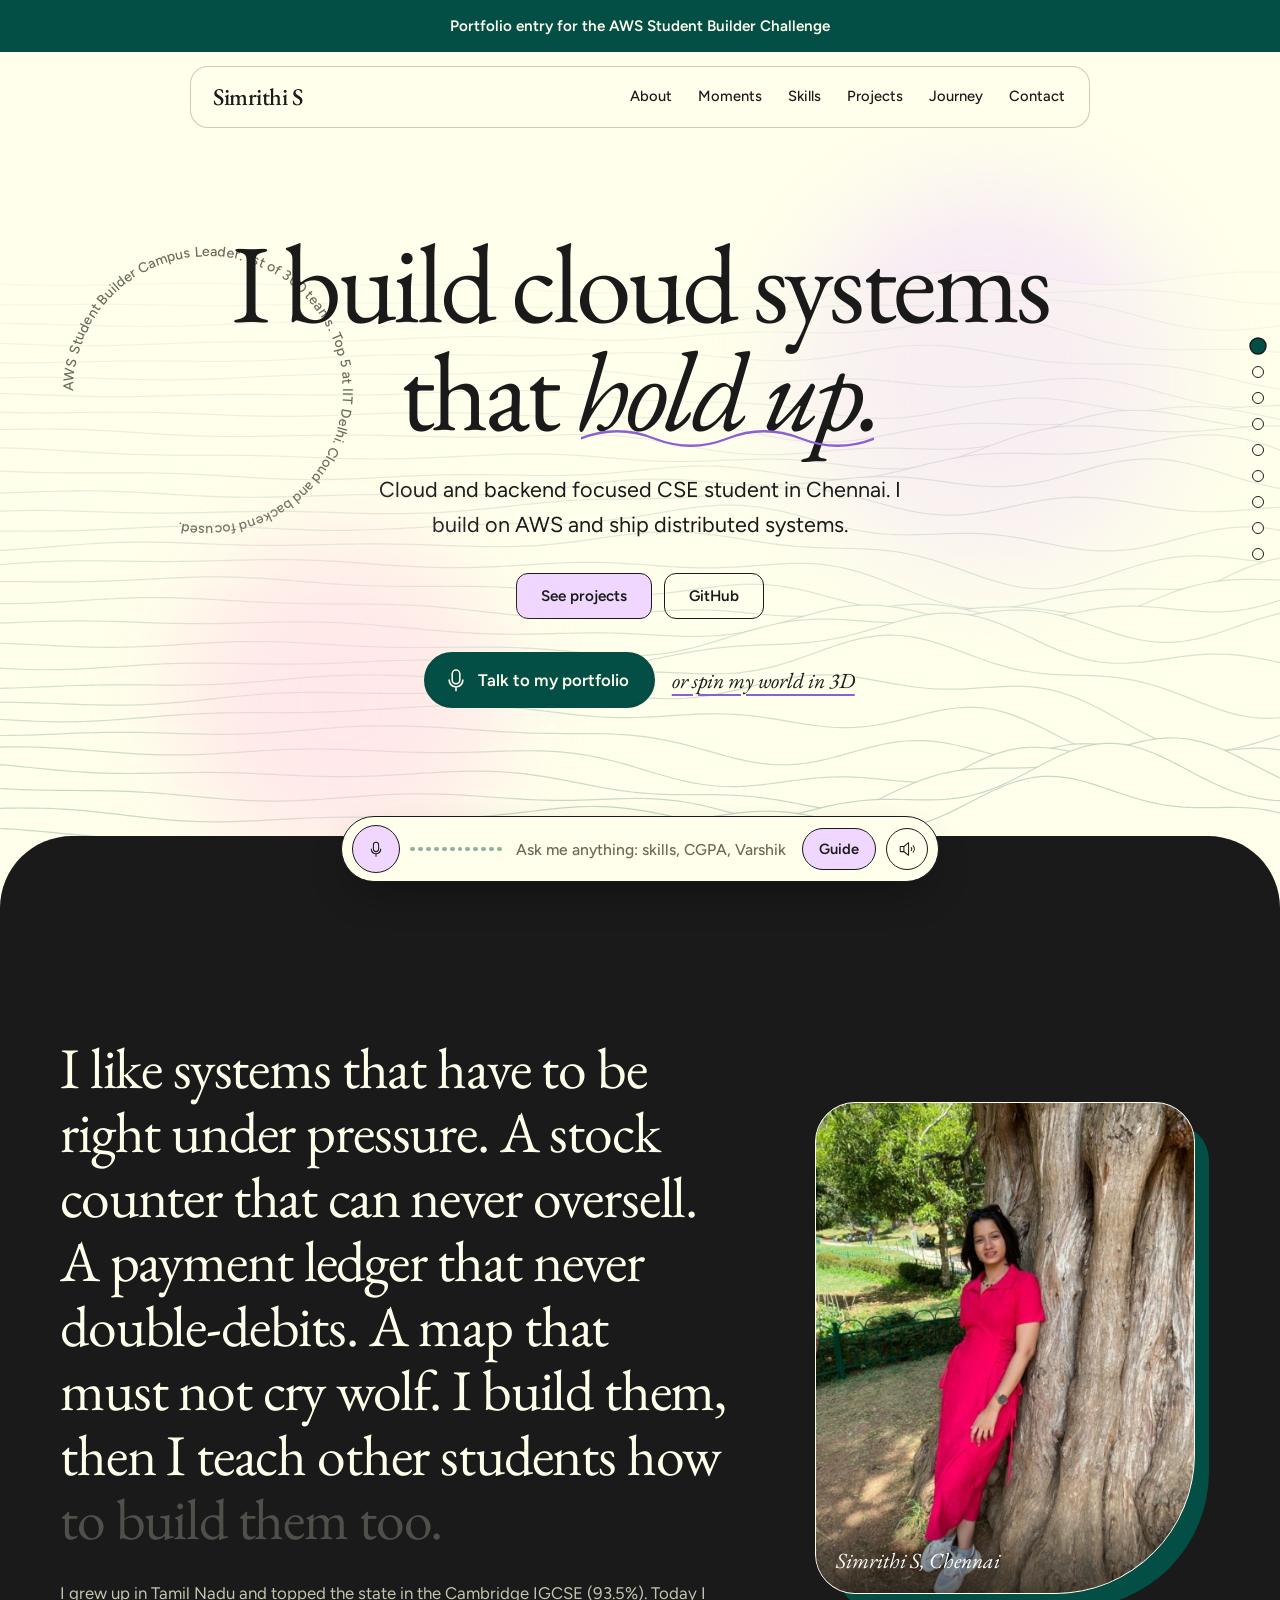
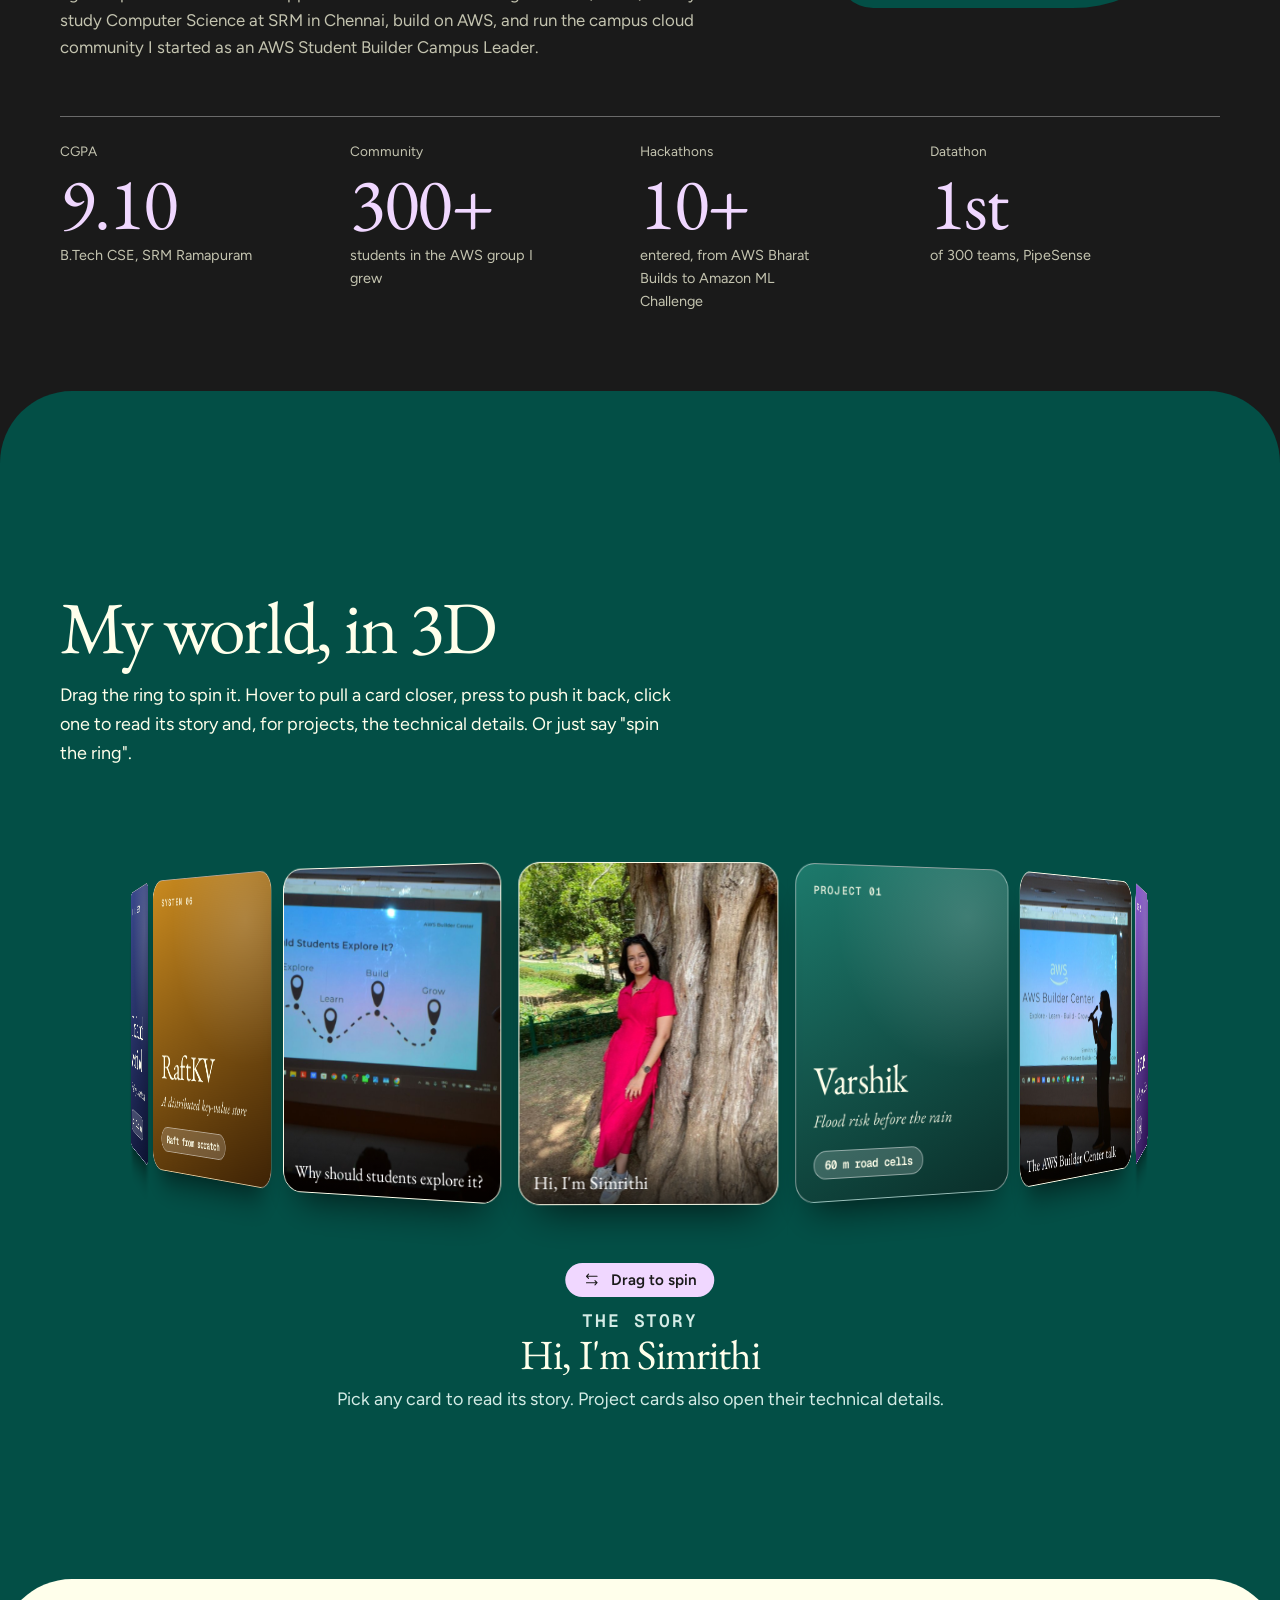
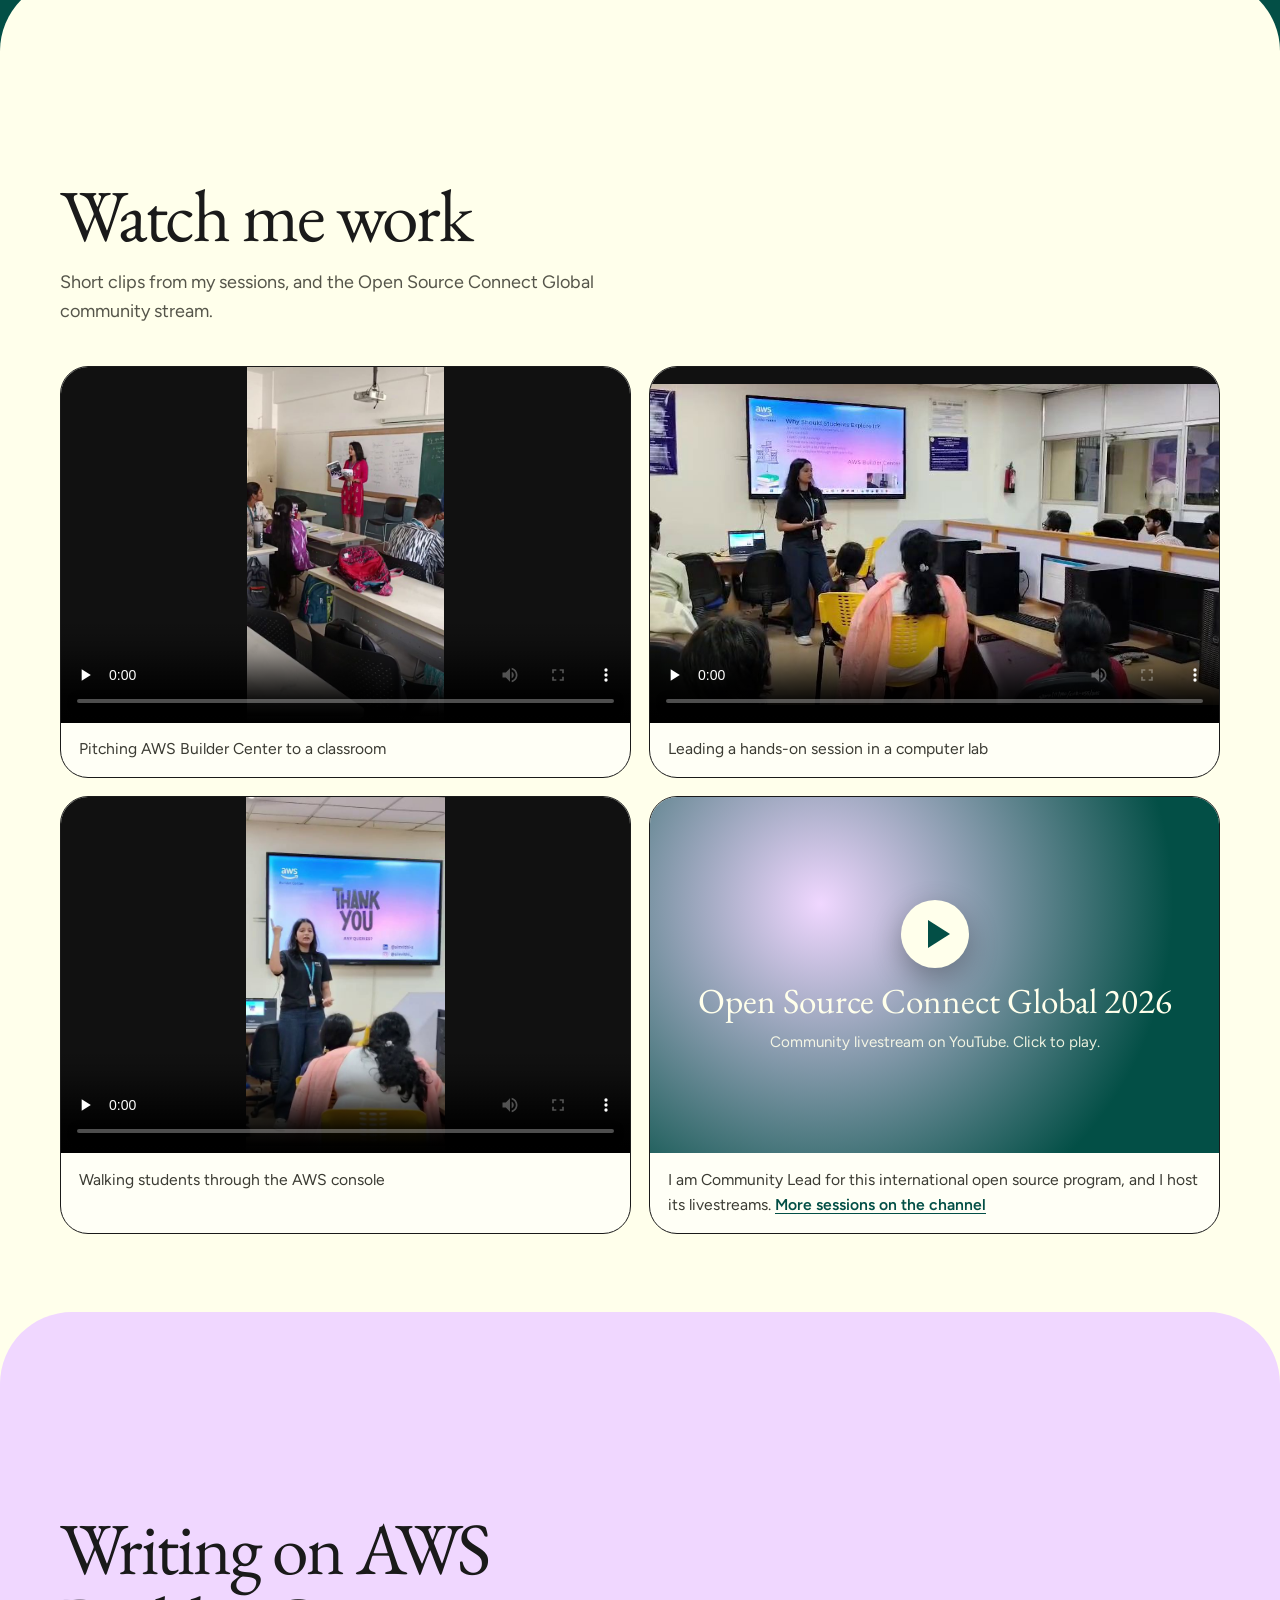
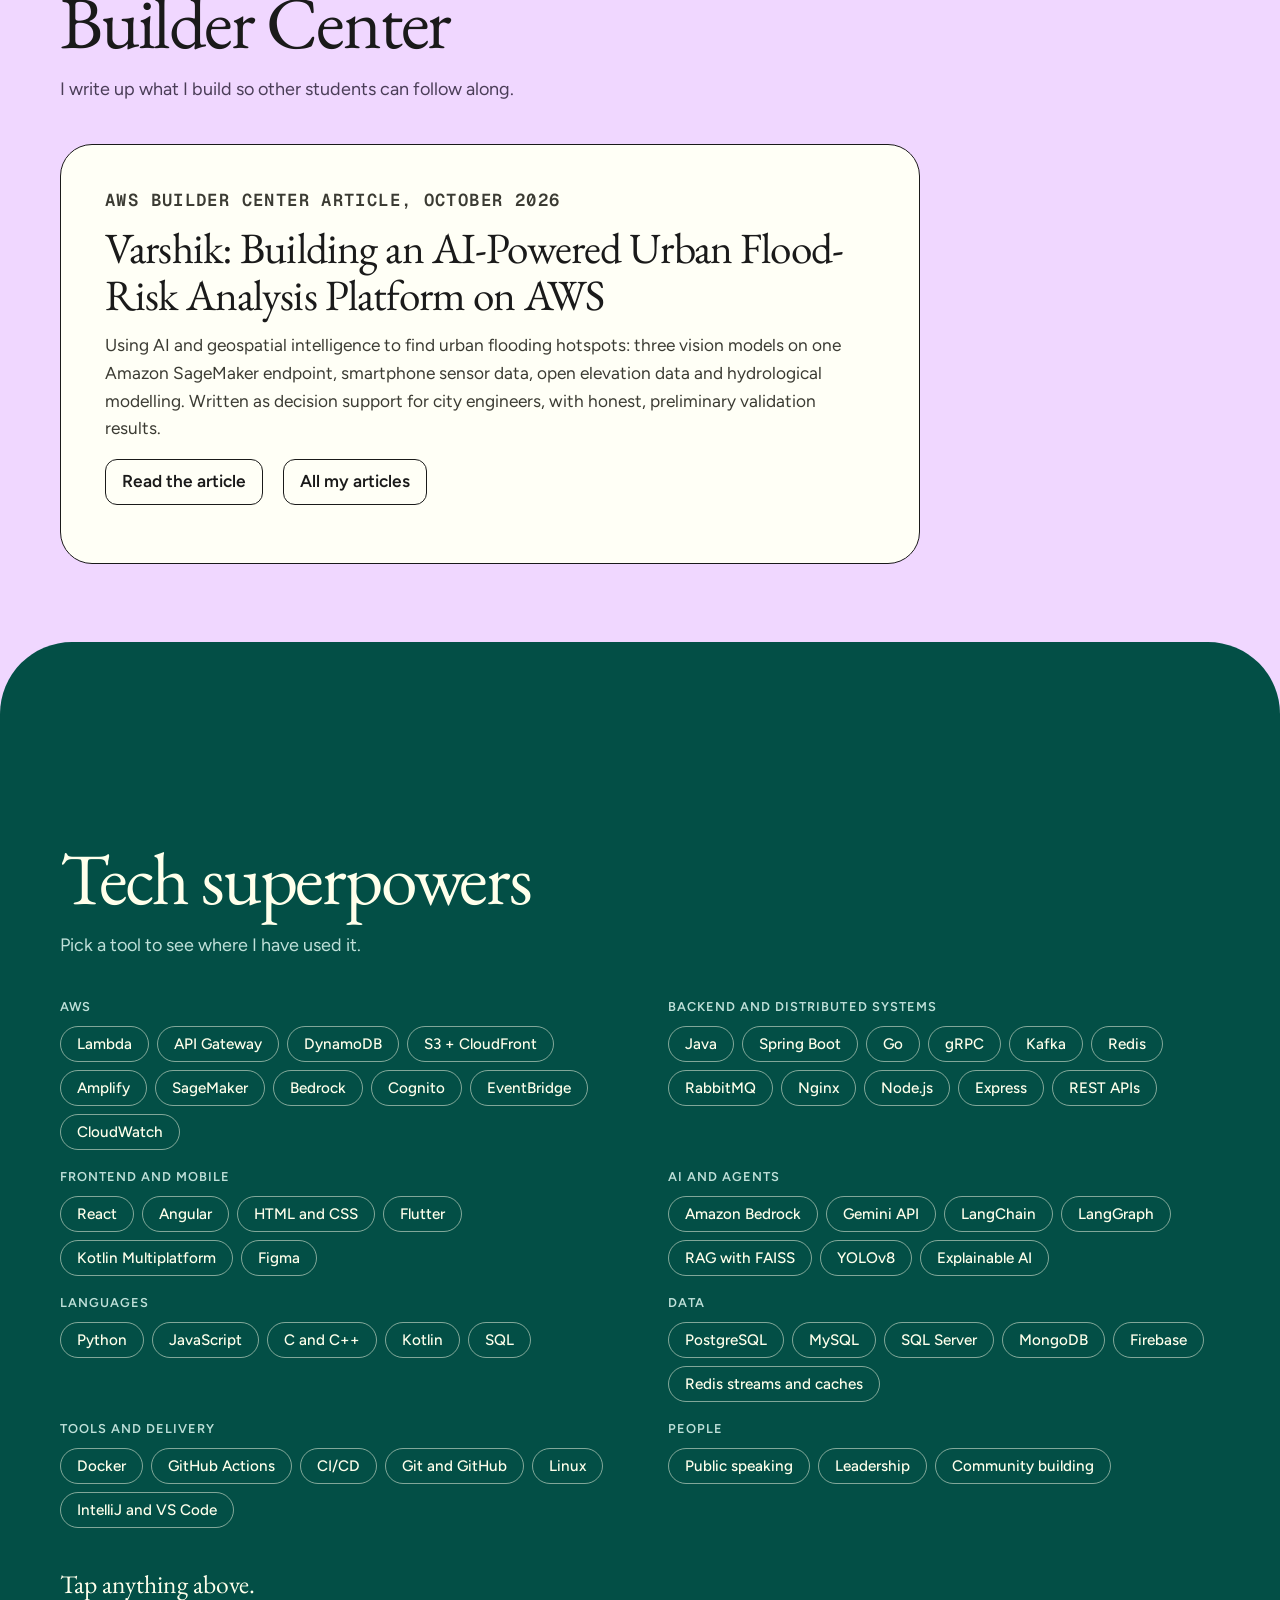
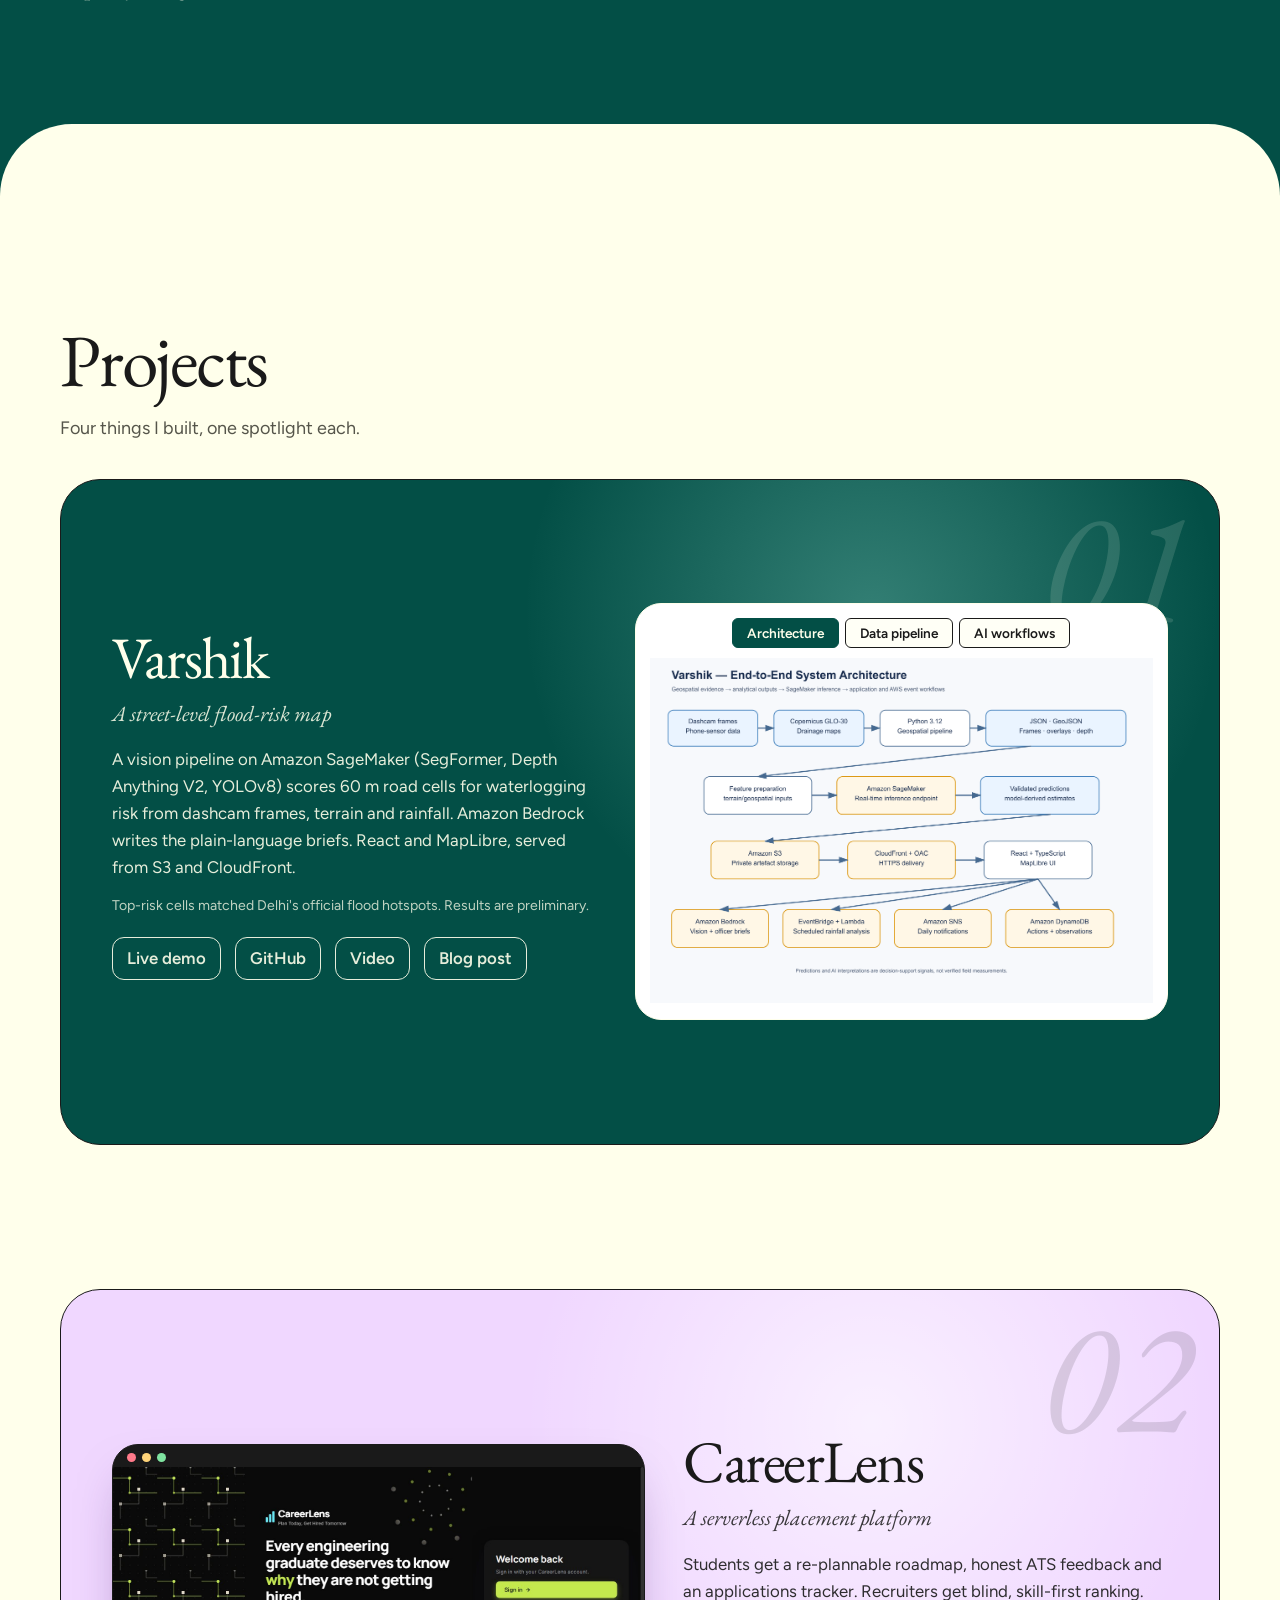
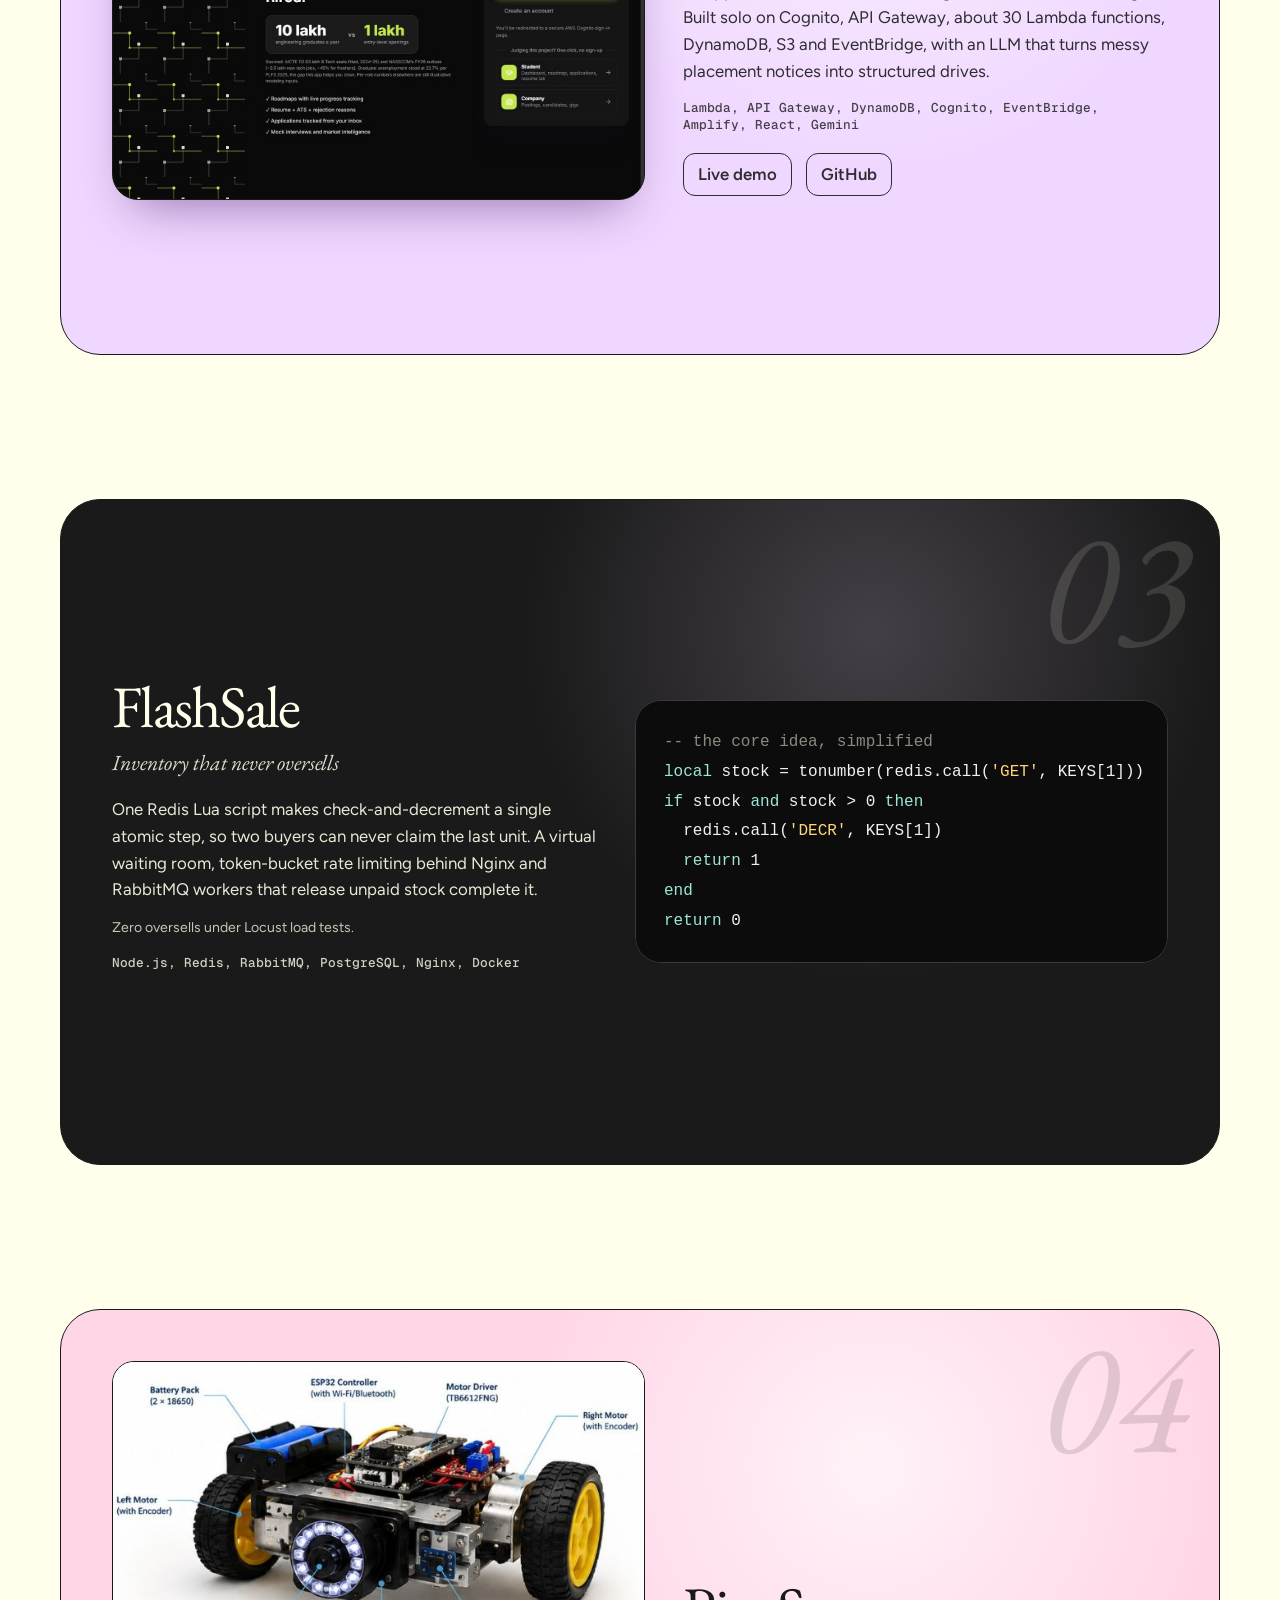
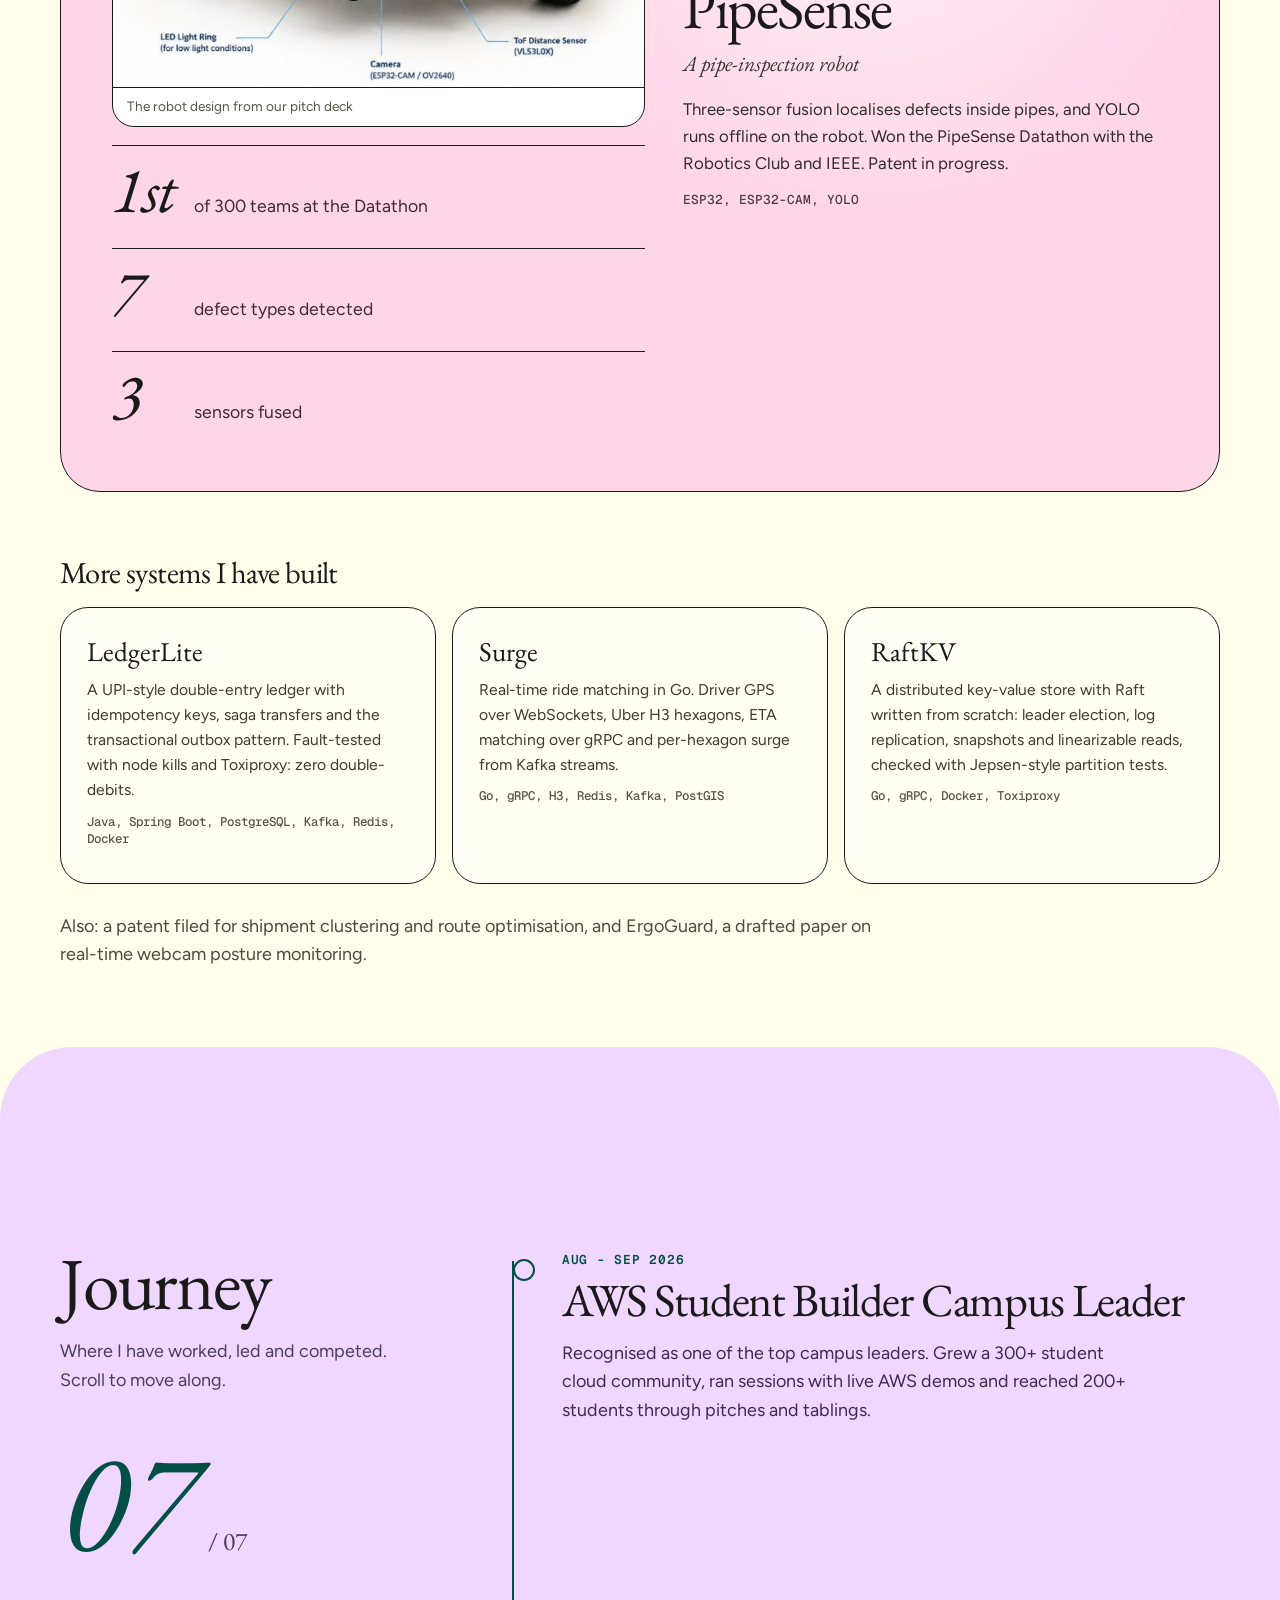
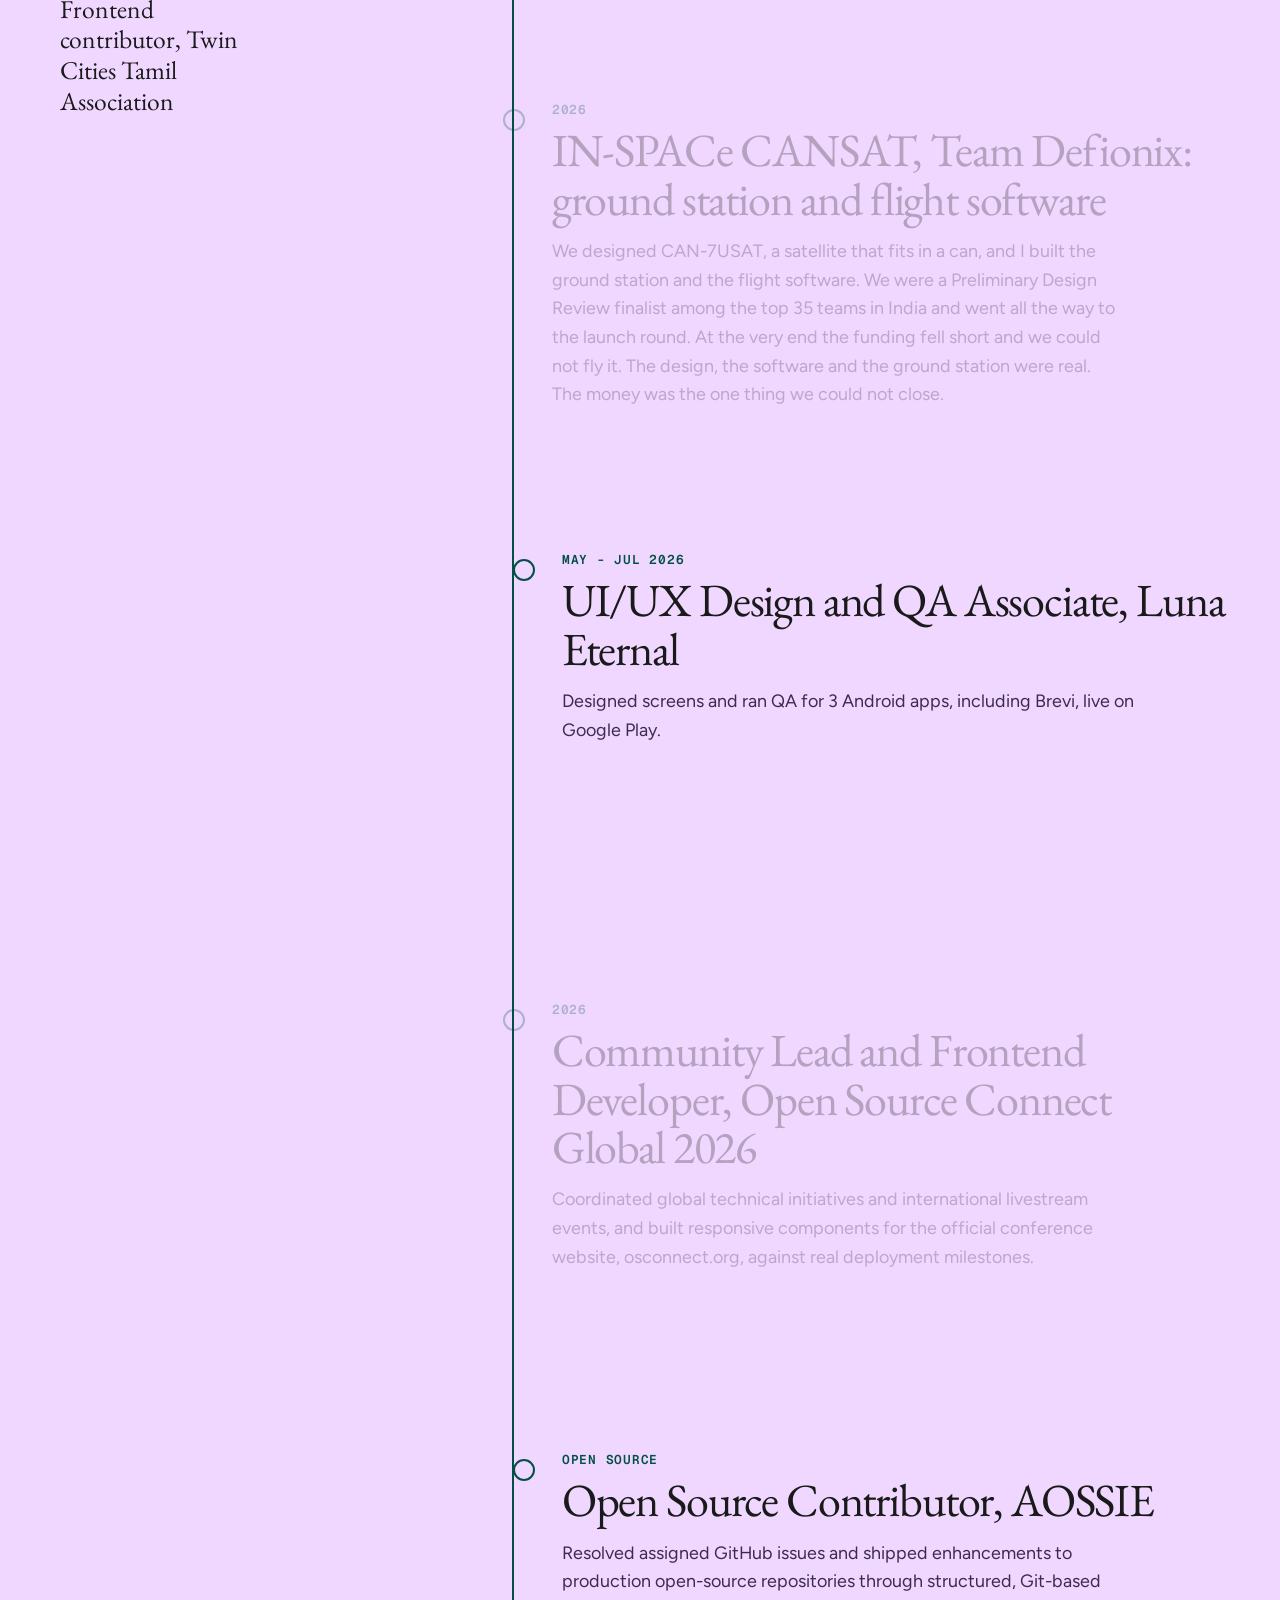
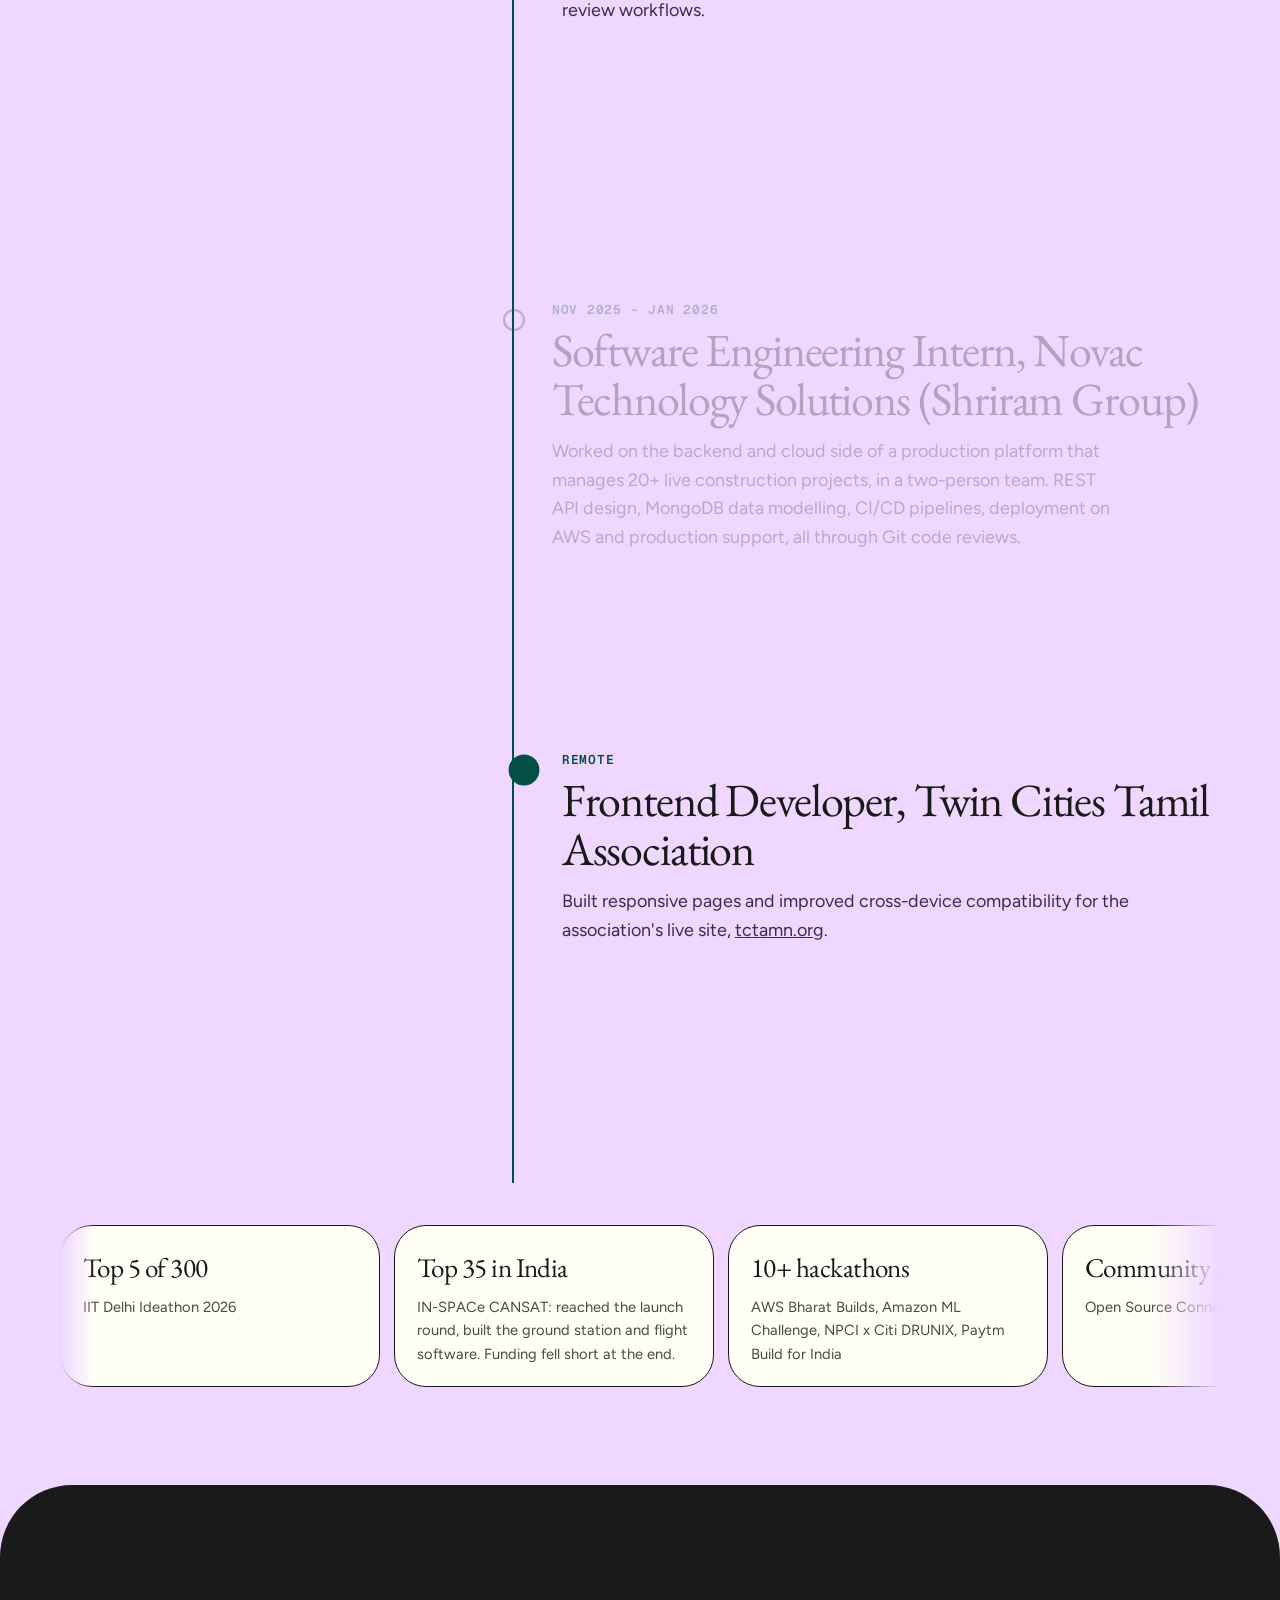
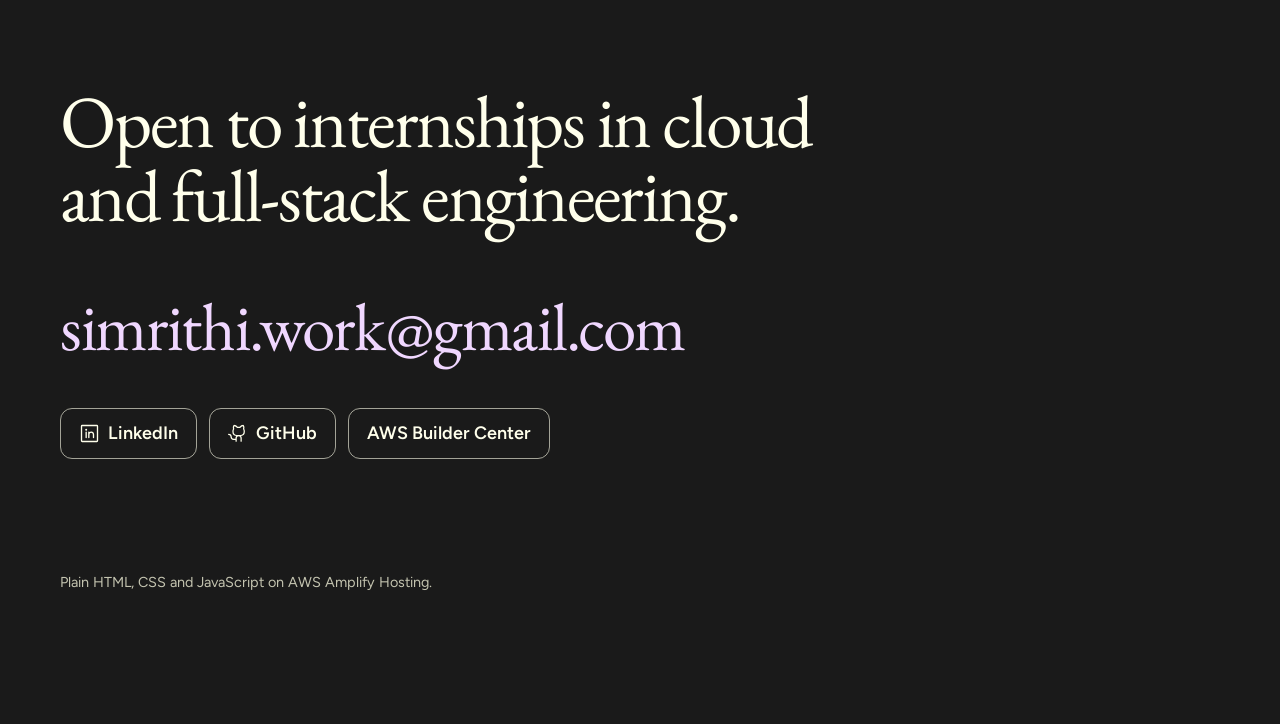
==== index.html @ bb102b2c "Voice cloning pipeline from my own speaking videos, clearly labelled as an AI clone; manifest helper" ====
<!doctype html>
<html lang="en">
<head>
<meta charset="utf-8">
<meta name="viewport" content="width=device-width, initial-scale=1">
<title>Simrithi S | Cloud and Backend Engineer</title>
<meta name="description" content="Simrithi S, a cloud and backend focused CSE student in Chennai. AWS, distributed systems and APIs that hold up under load. Talk to the portfolio, spin the 3D ring, watch me work.">
<meta name="color-scheme" content="light">
<meta name="theme-color" content="#ffffeb">
<meta property="og:title" content="Simrithi S | Cloud and Backend Engineer">
<meta property="og:description" content="Cloud and backend focused: AWS, distributed systems and APIs that hold up under load. A voice-driven, 3D interactive portfolio.">
<meta property="og:image" content="assets/photos/simrithi-outdoors.jpg">
<meta property="og:type" content="website">
<meta name="twitter:card" content="summary_large_image">
<link rel="icon" href="favicon.svg" type="image/svg+xml">
<link rel="preload" href="assets/fonts/figtree.woff2" as="font" type="font/woff2" crossorigin>
<link rel="preload" href="assets/fonts/garamond.woff2" as="font" type="font/woff2" crossorigin>
<link rel="stylesheet" href="styles.css">
</head>
<body>
<noscript><p style="margin:0;padding:14px;background:#034f46;color:#ffffeb;text-align:center">This portfolio is interactive. Please turn on JavaScript for the 3D ring, voice and animations. Links: <a style="color:#f0d7ff" href="https://github.com/simrithi">GitHub</a>, <a style="color:#f0d7ff" href="https://www.linkedin.com/in/simrithi-s/">LinkedIn</a>.</p></noscript>
<a class="skip" href="#about">Skip to content</a>
<div class="progress" id="progress" aria-hidden="true"></div>
<div class="banner">Portfolio entry for the AWS Student Builder Challenge</div>

<header class="nav">
  <a class="brand" href="#top" aria-label="Simrithi S, back to top">Simrithi S</a>
  <nav aria-label="Primary">
    <a href="#about">About</a>
    <a href="#moments">Moments</a>
    <a href="#skills">Skills</a>
    <a href="#projects">Projects</a>
    <a href="#journey">Journey</a>
    <a href="#contact">Contact</a>
  </nav>
</header>

<main id="top">
  <section class="hero" aria-label="Introduction">
    <canvas id="ridges" aria-hidden="true"></canvas>
    <svg class="ring" viewBox="0 0 340 340" aria-hidden="true"><defs><path id="ringPath" d="M170 170 m-135 0 a135 135 0 1 1 270 0 a135 135 0 1 1 -270 0"/></defs><text><textPath href="#ringPath">AWS Student Builder Campus Leader. 1st of 300 teams. Top 5 at IIT Delhi. Cloud and backend focused. </textPath></text></svg>
    <div class="hero-copy">
      <h1>I build cloud systems<br>that <em>hold up.</em></h1>
      <p class="lede">Cloud and backend focused CSE student in Chennai. I build on AWS and ship distributed systems.</p>
      <div class="cta">
        <a class="btn primary mag" href="#projects">See projects</a>
        <a class="btn mag" href="https://github.com/simrithi" rel="noopener">GitHub</a>
      </div>
    </div>
    <div class="hero-hint">
      <button class="hint-mic" id="heroMic" type="button"><i class="ico ico-mic" aria-hidden="true"></i><span>Talk to my portfolio</span></button>
      <a class="hint-link" href="#moments">or spin my world in 3D</a>
    </div>
  </section>

  <section id="about" class="block about" aria-labelledby="aboutTitle">
    <h2 id="aboutTitle" class="sr">About me</h2>
    <div class="about-top">
      <div>
        <p class="statement" id="statement">I like systems that have to be right under pressure. A stock counter that can never oversell. A payment ledger that never double-debits. A map that must not cry wolf. I build them, then I teach other students how to build them too.</p>
        <p class="origin">I grew up in Tamil Nadu and topped the state in the Cambridge IGCSE (93.5%). Today I study Computer Science at SRM in Chennai, build on AWS, and run the campus cloud community I started as an AWS Student Builder Campus Leader.</p>
      </div>
      <figure class="portrait" data-liquid-solo>
        <img src="assets/photos/simrithi-outdoors.jpg" width="895" height="1161" alt="Simrithi in a pink dress leaning on a large old tree in a park" loading="eager">
        <figcaption>Simrithi S, Chennai</figcaption>
      </figure>
    </div>
    <dl class="stats">
      <div><dt>CGPA</dt><dd data-count="9.10" data-dec="2">9.10</dd><dd class="sub">B.Tech CSE, SRM Ramapuram</dd></div>
      <div><dt>Community</dt><dd data-count="300" data-suffix="+">300+</dd><dd class="sub">students in the AWS group I grew</dd></div>
      <div><dt>Hackathons</dt><dd data-count="10" data-suffix="+">10+</dd><dd class="sub">entered, from AWS Bharat Builds to Amazon ML Challenge</dd></div>
      <div><dt>Datathon</dt><dd data-count="1" data-suffix="st">1st</dd><dd class="sub">of 300 teams, PipeSense</dd></div>
    </dl>
  </section>

  <section id="moments" class="block moments" aria-labelledby="momentsTitle">
    <h2 id="momentsTitle">My world, in 3D</h2>
    <p class="section-sub">Drag the ring to spin it. Hover to pull a card closer, press to push it back, click one to read its story and, for projects, the technical details. Or just say "spin the ring".</p>
    <div class="ring3d" id="ring3d" aria-label="3D ring of photos from my events and projects">
      <div class="r3-stage"><div class="r3-ring" id="r3Ring">
        <figure class="r3-card" data-i="0" data-title="Hi, I&#x27;m Simrithi" data-story="I am a Computer Science student in Chennai. I build on AWS, lead a 300+ student cloud community, and like making complicated things feel simple. Everything on this page is real: the photos, the projects and the numbers." tabindex="0" role="button" aria-label="Hi, I&#x27;m Simrithi. Press Enter to read the story.">
          <div class="r3-face"><img src="assets/photos/simrithi-outdoors.jpg" alt="Simrithi in a pink dress leaning on a large old tree in a park" loading="lazy" draggable="false"><figcaption>Hi, I&#x27;m Simrithi</figcaption></div>
        </figure>
        <figure class="r3-card" data-i="1" data-title="Varshik" data-story="I grew up in Tamil Nadu and saw what floods do to families. Varshik began with one question: what if we could see which roads will flood before it rains? I rode roads with a phone, turned tilt and distance into a road-height profile, and taught three vision models to read dashcam frames. When the top-risk cells lined up with Delhi&#x27;s official flood hotspots, I knew the idea held water." data-tech='{&quot;bul&quot;: [&quot;Dashcam frames go to one Amazon SageMaker endpoint running SegFormer-B2 (road regions), Depth Anything V2 (relative depth) and YOLOv8m-seg (potholes).&quot;, &quot;Phone tilt plus distance becomes a road-height profile that finds underpasses and sags a 30 m satellite model cannot see.&quot;, &quot;Copernicus GLO-30 and FABDEM terrain from the AWS Open Data registry, pysheds flow routing and a water-balance model estimate standing water per 60 m segment for 2, 5 and 10 year storms.&quot;, &quot;Step Functions and Lambda orchestrate the run, S3 and CloudFront serve results, Bedrock writes the officer briefs, EventBridge checks rainfall and SNS sends alerts. All in AWS CDK.&quot;, &quot;Validation: AUC 0.69 for underpass detection on 45 km of Bengaluru ORR against 0.47 for satellite elevation, and Delhi hotspot AUC 0.66. Results are preliminary.&quot;], &quot;stack&quot;: [&quot;SageMaker&quot;, &quot;Bedrock&quot;, &quot;Step Functions&quot;, &quot;Lambda&quot;, &quot;S3 + CloudFront&quot;, &quot;CDK&quot;, &quot;YOLOv8&quot;, &quot;React 19&quot;, &quot;MapLibre&quot;], &quot;links&quot;: [[&quot;Live demo&quot;, &quot;https://d24wvc44c3vaxz.cloudfront.net/&quot;], [&quot;GitHub&quot;, &quot;https://github.com/simrithi/floodlens&quot;], [&quot;Blog post&quot;, &quot;https://builder.aws.com/content/3KYn3Kwff6ZOhYY2RbAhKFBszHr/varshik&quot;]]}' tabindex="0" role="button" aria-label="Varshik, a project. Press Enter to read the story and technical details.">
          <div class="r3-face txt tx-varshik"><span class="tx-k">Project 01</span><strong>Varshik</strong><span class="tx-t">Flood risk before the rain</span><span class="tx-m">60 m road cells</span></div>
        </figure>
        <figure class="r3-card" data-i="2" data-title="The AWS Builder Center talk" data-story="I stood on stage to introduce students to AWS Builder Center, a free place to Explore, Learn, Build and Grow. My goal was simple: every student leaves knowing exactly where to start." tabindex="0" role="button" aria-label="The AWS Builder Center talk. Press Enter to read the story.">
          <div class="r3-face"><img src="assets/photos/aws-talk-1.jpg" alt="Simrithi presenting an AWS Builder Center slide on stage" loading="lazy" draggable="false"><figcaption>The AWS Builder Center talk</figcaption></div>
        </figure>
        <figure class="r3-card" data-i="3" data-title="CareerLens" data-story="Roughly 10 lakh engineering graduates compete for about 1 lakh entry-level openings a year, and most never learn why they are rejected. CareerLens gives students a re-plannable roadmap and honest feedback, and gives recruiters a blind, skill-first way to rank candidates. I built all of it solo for an AWS hackathon." data-tech='{&quot;bul&quot;: [&quot;React 19 and Vite front end with separate student and company portals.&quot;, &quot;Amazon Cognito for sign-in, API Gateway in front of about 30 Lambda functions.&quot;, &quot;A single-table DynamoDB design with pk/sk keys, S3 for files, EventBridge for scheduled work and Secrets Manager for keys.&quot;, &quot;An LLM (Gemini) turns unstructured placement notices into structured drives with eligibility matching, and powers resume and ATS feedback.&quot;, &quot;Infrastructure as code with AWS CDK (TypeScript), monitored with CloudWatch, front end on Amplify.&quot;], &quot;stack&quot;: [&quot;Lambda&quot;, &quot;API Gateway&quot;, &quot;DynamoDB&quot;, &quot;Cognito&quot;, &quot;EventBridge&quot;, &quot;Amplify&quot;, &quot;CDK&quot;, &quot;React&quot;, &quot;Gemini&quot;], &quot;links&quot;: [[&quot;Live demo&quot;, &quot;https://main.d1afxz58feyue1.amplifyapp.com/&quot;], [&quot;GitHub&quot;, &quot;https://github.com/simrithi/careerlens-full&quot;]]}' tabindex="0" role="button" aria-label="CareerLens, a project. Press Enter to read the story and technical details.">
          <div class="r3-face txt tx-career"><span class="tx-k">Project 02</span><strong>CareerLens</strong><span class="tx-t">A serverless placement platform</span><span class="tx-m">~30 Lambdas</span></div>
        </figure>
        <figure class="r3-card" data-i="4" data-title="Pitching to a packed classroom" data-story="Classroom by classroom, I pitched AWS Builder Center to students: what it is, why it is free and what they can build with it on day one." tabindex="0" role="button" aria-label="Pitching to a packed classroom. Press Enter to read the story.">
          <div class="r3-face"><img src="assets/photos/class-1.jpg" alt="Simrithi talking to a classroom of students" loading="lazy" draggable="false"><figcaption>Pitching to a packed classroom</figcaption></div>
        </figure>
        <figure class="r3-card" data-i="5" data-title="FlashSale" data-story="Flash sales fail in one embarrassing way: two people buy the last item. I wanted to prove that could never happen, so I moved the check and the decrement into a single atomic Redis Lua script, then tried to break it with load tests. It held." data-tech='{&quot;bul&quot;: [&quot;A Redis Lua script runs check-and-decrement as one atomic operation, so two buyers can never claim the last unit.&quot;, &quot;A virtual waiting room admits users in batches, and token-bucket rate limiting at the API layer sits behind Nginx.&quot;, &quot;Orders go through RabbitMQ workers with reservation timeouts that release unpaid stock back to the pool.&quot;, &quot;PostgreSQL is the durable store. Everything runs in Docker.&quot;, &quot;Locust load tests under high concurrency recorded zero oversells.&quot;], &quot;stack&quot;: [&quot;Node.js&quot;, &quot;Redis (Lua)&quot;, &quot;RabbitMQ&quot;, &quot;PostgreSQL&quot;, &quot;Nginx&quot;, &quot;Docker&quot;, &quot;Locust&quot;], &quot;links&quot;: []}' tabindex="0" role="button" aria-label="FlashSale, a project. Press Enter to read the story and technical details.">
          <div class="r3-face txt tx-flash"><span class="tx-k">Project 03</span><strong>FlashSale</strong><span class="tx-t">Inventory that never oversells</span><span class="tx-m">0 oversells</span></div>
        </figure>
        <figure class="r3-card" data-i="6" data-title="PipeSense, the pipe robot" data-story="PipeSense inspects pipes nobody wants to crawl through. We won 1st of 300 teams at the Datathon with the Robotics Club and IEEE, and the patent is in progress. This is the design from our pitch deck." data-tech='{&quot;bul&quot;: [&quot;An ESP32 DevKit is the central controller, driven from a joystick app, with a TB6612FNG motor driver and encoders on both motors.&quot;, &quot;An IMU and VL53L0X time-of-flight sensors are fused into one position estimate for localising defects.&quot;, &quot;An ESP32-CAM (OV2640) with an LED ring lights and records the pipe, logging to SD card and Wi-Fi.&quot;, &quot;YOLO runs offline to detect 7 defect types, then a cause and remedy lookup produces an inspection report.&quot;], &quot;stack&quot;: [&quot;ESP32&quot;, &quot;ESP32-CAM&quot;, &quot;YOLO&quot;, &quot;ToF&quot;, &quot;IMU&quot;, &quot;TB6612FNG&quot;], &quot;links&quot;: []}' tabindex="0" role="button" aria-label="PipeSense, the pipe robot. Press Enter to read the story.">
          <div class="r3-face"><img src="assets/photos/pipesense-robot.jpg" alt="Labelled design of the PipeSense pipe-inspection robot" loading="lazy" draggable="false"><figcaption>PipeSense, the pipe robot</figcaption></div>
        </figure>
        <figure class="r3-card" data-i="7" data-title="On the mic" data-story="Public speaking is half of being an AWS Student Builder Campus Leader. I practise explaining the cloud the way I wish someone had explained it to me: plainly and with a live demo." tabindex="0" role="button" aria-label="On the mic. Press Enter to read the story.">
          <div class="r3-face"><img src="assets/photos/aws-talk-3.jpg" alt="Simrithi speaking on stage with a microphone" loading="lazy" draggable="false"><figcaption>On the mic</figcaption></div>
        </figure>
        <figure class="r3-card" data-i="8" data-title="A satellite in a soda can" data-story="For the IN-SPACe CANSAT competition our team, Defionix, designed CAN-7USAT: a 7U cylindrical satellite, 145 mm by 395 mm, with a Raspberry Pi 5 as the flight computer. We were a Preliminary Design Review finalist, one of the top 35 teams in India, and we made it all the way to the launch round. This is the 3D render of the flight board." data-tech='{&quot;bul&quot;: [&quot;Form factor: 7U cylinder, 145 mm by 395 mm, target mass 1000 g (935 g estimated). Separation at 800 to 1000 m, secondary deploy at 600 m, descent from 15 to 25 m/s down to 1 to 3 m/s.&quot;, &quot;Flight computer: Raspberry Pi 5 (16 GB). Sensors: BNO085 9-DOF IMU, GY-63 MS5611 barometer (10 cm altitude resolution), NavIC GPS and a Pi Camera Module 3 Wide.&quot;, &quot;Telemetry: RAK3172 LoRaWAN radio at 865 to 867 MHz, 1 Hz. Calculated RF link margin of 22.78 dB.&quot;, &quot;Power: 3S1P 21700 Li-ion pack (55.5 Wh), a synchronous buck converter for the 5 V and 3.3 V rails, relays for the recovery mechanisms.&quot;, &quot;Test plan: subsystem, integration, environmental (15 g load, 30 g landing shock, drop) and simulation tests.&quot;], &quot;stack&quot;: [&quot;Raspberry Pi 5&quot;, &quot;C++&quot;, &quot;LoRaWAN&quot;, &quot;BNO085&quot;, &quot;MS5611&quot;, &quot;NavIC GPS&quot;], &quot;links&quot;: []}' tabindex="0" role="button" aria-label="A satellite in a soda can. Press Enter to read the story.">
          <div class="r3-face"><img src="assets/photos/cansat-board.jpg" alt="3D render of the CanSat flight electronics board" loading="lazy" draggable="false"><figcaption>A satellite in a soda can</figcaption></div>
        </figure>
        <figure class="r3-card" data-i="9" data-title="LedgerLite" data-story="Money is where bugs are not allowed. I built a UPI-style ledger to learn how banks stay correct when machines fail, then killed nodes and injected network faults on purpose. No double debits." data-tech='{&quot;bul&quot;: [&quot;A double-entry ledger and transfer service with idempotency keys so retries never double-charge.&quot;, &quot;Inter-bank transfers use a saga with compensating actions.&quot;, &quot;The transactional outbox pattern keeps PostgreSQL and Kafka consistent.&quot;, &quot;Fault testing with random node kills and injected network faults (Toxiproxy), plus k6 load tests for throughput and p99 latency.&quot;, &quot;A nightly reconciliation job detects ledger drift.&quot;], &quot;stack&quot;: [&quot;Java&quot;, &quot;Spring Boot&quot;, &quot;PostgreSQL&quot;, &quot;Kafka&quot;, &quot;Redis&quot;, &quot;Docker&quot;, &quot;k6&quot;, &quot;Toxiproxy&quot;], &quot;links&quot;: []}' tabindex="0" role="button" aria-label="LedgerLite, a project. Press Enter to read the story and technical details.">
          <div class="r3-face txt tx-ledger"><span class="tx-k">System 04</span><strong>LedgerLite</strong><span class="tx-t">A UPI-style payment ledger</span><span class="tx-m">0 double-debits</span></div>
        </figure>
        <figure class="r3-card" data-i="10" data-title="Explaining the cloud, no jargon" data-story="A whiteboard, a few examples and no jargon. I reached 200+ students through pitches and tablings by explaining the cloud to people who had never opened a console." tabindex="0" role="button" aria-label="Explaining the cloud, no jargon. Press Enter to read the story.">
          <div class="r3-face"><img src="assets/photos/class-2.jpg" alt="Simrithi at the whiteboard in a classroom" loading="lazy" draggable="false"><figcaption>Explaining the cloud, no jargon</figcaption></div>
        </figure>
        <figure class="r3-card" data-i="11" data-title="Surge" data-story="Ride apps feel instant because geography is pre-sliced. I built the engine behind that: hexagons, live driver locations and a surge price per hexagon, tested with a simulated fleet across Chennai." data-tech='{&quot;bul&quot;: [&quot;A Go service ingests live driver GPS over WebSockets.&quot;, &quot;Locations are indexed into Uber H3 hexagons, and riders are matched to the best driver by ETA over gRPC.&quot;, &quot;Per-hexagon surge multipliers are computed from live supply and demand streams on Kafka.&quot;, &quot;A fleet simulator across Chennai measures ingestion throughput and p95 match latency.&quot;, &quot;Redis and PostGIS back the spatial lookups.&quot;], &quot;stack&quot;: [&quot;Go&quot;, &quot;gRPC&quot;, &quot;Uber H3&quot;, &quot;Kafka&quot;, &quot;Redis&quot;, &quot;PostGIS&quot;, &quot;WebSockets&quot;], &quot;links&quot;: []}' tabindex="0" role="button" aria-label="Surge, a project. Press Enter to read the story and technical details.">
          <div class="r3-face txt tx-surge"><span class="tx-k">System 05</span><strong>Surge</strong><span class="tx-t">Real-time ride matching</span><span class="tx-m">Uber H3</span></div>
        </figure>
        <figure class="r3-card" data-i="12" data-title="Mission control" data-story="The other half of a CanSat is the ground station. I built the ground station and the flight software. The flight software is a C++ state machine: boot, self-test, ascent, then descent with a second parachute release. This is Defionix GCS, shown with demo data." data-tech='{&quot;bul&quot;: [&quot;Flight software state machine: boot, self-test of sensors, radio, battery and GPS, ascent mode streaming telemetry at 1 Hz, descent mode below 600 m with the secondary release and imaging, and an automatic safe mode on faults.&quot;, &quot;Simulation mode: the ground station uplinks synthetic pressure data at 1 Hz and the flight software substitutes it for the real barometer, so the whole mission sequence can be validated without a flight.&quot;, &quot;Ground station: real-time dashboard with per-field graphs, a map view and a live camera feed, logging to CSV at 1 Hz with a secondary SD backup.&quot;, &quot;The screen shown here uses demo data.&quot;], &quot;stack&quot;: [&quot;C++&quot;, &quot;State machine&quot;, &quot;LoRa&quot;, &quot;Telemetry dashboard&quot;, &quot;CSV logging&quot;], &quot;links&quot;: []}' tabindex="0" role="button" aria-label="Mission control. Press Enter to read the story.">
          <div class="r3-face"><img src="assets/photos/cansat-ground-station.jpg" alt="Defionix ground station mission control screen showing telemetry" loading="lazy" draggable="false"><figcaption>Mission control</figcaption></div>
        </figure>
        <figure class="r3-card" data-i="15" data-title="The launch we missed" data-story="We went all the way to the launch round with CAN-7USAT. At the very end the funding fell short and we could not fly it. Our build budget was about 2.7 lakh rupees: 97 thousand for the satellite, 1.65 lakh for the ground control station and 10 thousand for testing. We had the design, the flight software and the ground station. What we did not have was the money to launch. I still count it as one of the best things I have built, and one of the hardest lessons about finishing." data-tech='{&quot;bul&quot;: [&quot;Result: Preliminary Design Review finalist, top 35 teams in India, through to the launch round.&quot;, &quot;Budget plan from our PDR: satellite hardware 97,000 rupees, ground control station hardware 1,65,000 rupees, testing 10,000 rupees, combined 2,72,000 rupees.&quot;, &quot;Most CDH, sensor and power components were procurement-ready. Final flight validation and the full mission demo were still under verification.&quot;, &quot;What I took from it: design to a budget from day one, and treat funding as part of the engineering plan.&quot;], &quot;stack&quot;: [&quot;IN-SPACe&quot;, &quot;CAN-7USAT&quot;, &quot;Team Defionix&quot;, &quot;Lessons learned&quot;], &quot;links&quot;: []}' tabindex="0" role="button" aria-label="The launch we missed, the story of our CanSat. Press Enter to read the story and details.">
          <div class="r3-face txt tx-cansat"><span class="tx-k">The hard lesson</span><strong>The launch we missed</strong><span class="tx-t">Funding fell short at the end</span><span class="tx-m">Top 35, launch round</span></div>
        </figure>
        <figure class="r3-card" data-i="13" data-title="RaftKV" data-story="Consensus is the part of distributed systems everyone uses and few people build. I wrote Raft from scratch, then tried to break it with partitions and leader crashes, and checked every history with a linearizability checker." data-tech='{&quot;bul&quot;: [&quot;Raft implemented from scratch: leader election, log replication, snapshotting and linearizable reads.&quot;, &quot;A gRPC client API in front of a Dockerised cluster.&quot;, &quot;Jepsen-style network-partition and leader-crash tests, verified with the Porcupine linearizability checker.&quot;, &quot;Write throughput benchmarked on 3-node versus 5-node clusters.&quot;], &quot;stack&quot;: [&quot;Go&quot;, &quot;gRPC&quot;, &quot;Docker&quot;, &quot;Toxiproxy&quot;, &quot;Porcupine&quot;], &quot;links&quot;: []}' tabindex="0" role="button" aria-label="RaftKV, a project. Press Enter to read the story and technical details.">
          <div class="r3-face txt tx-raft"><span class="tx-k">System 06</span><strong>RaftKV</strong><span class="tx-t">A distributed key-value store</span><span class="tx-m">Raft from scratch</span></div>
        </figure>
        <figure class="r3-card" data-i="14" data-title="Why should students explore it?" data-story="My answer was five steps: Curiosity, Explore, Learn, Build, Grow. Every project on this site started with the first one." tabindex="0" role="button" aria-label="Why should students explore it?. Press Enter to read the story.">
          <div class="r3-face"><img src="assets/photos/aws-talk-2.jpg" alt="Simrithi presenting the slide Why Should Students Explore It" loading="lazy" draggable="false"><figcaption>Why should students explore it?</figcaption></div>
        </figure>
      </div></div>
      <p class="r3-hint" id="r3Hint"><i class="ico ico-lr" aria-hidden="true"></i><span>Drag to spin</span></p>
    </div>
    <div class="r3-detail" id="r3Detail" aria-live="polite">
      <div class="r3-story">
        <p class="r3-kicker" id="r3Kicker">The story</p>
        <h3 id="r3Title">Hi, I'm Simrithi</h3>
        <p id="r3Story">Pick any card to read its story. Project cards also open their technical details.</p>
        <div class="r3-btns"><button class="hear" id="r3Hear" type="button">Hear this story</button><button class="hear" id="r3HearTech" type="button" hidden>Hear the tech</button></div>
      </div>
      <div class="r3-tech" id="r3Tech" hidden>
        <p class="r3-kicker">Under the hood</p>
        <ul id="r3Bullets"></ul>
        <div class="chips3" id="r3Stack"></div>
        <p class="r3-links" id="r3Links"></p>
      </div>
    </div>
  </section>

  <section id="watch" class="block watch" aria-labelledby="watchTitle">
    <h2 id="watchTitle">Watch me work</h2>
    <p class="section-sub">Short clips from my sessions, and the Open Source Connect Global community stream.</p>
    <div class="vgrid">
      <figure class="vid"><video controls preload="none" playsinline poster="assets/video/talk-classroom.jpg" src="assets/video/talk-classroom.mp4"></video><figcaption>Pitching AWS Builder Center to a classroom</figcaption></figure>
      <figure class="vid"><video controls preload="none" playsinline poster="assets/video/talk-lab-1.jpg" src="assets/video/talk-lab-1.mp4"></video><figcaption>Leading a hands-on session in a computer lab</figcaption></figure>
      <figure class="vid"><video controls preload="none" playsinline poster="assets/video/talk-lab-2.jpg" src="assets/video/talk-lab-2.mp4"></video><figcaption>Walking students through the AWS console</figcaption></figure>
      <figure class="vid yt-wrap">
        <button class="yt" type="button" data-id="wPnhpzGozyA" aria-label="Play the Open Source Connect Global 2026 session from YouTube"><span class="yt-play" aria-hidden="true"></span><strong>Open Source Connect Global 2026</strong><small>Community livestream on YouTube. Click to play.</small></button>
        <figcaption>I am Community Lead for this international open source program, and I host its livestreams. <a href="https://www.youtube.com/@open-source-connect" rel="noopener">More sessions on the channel</a></figcaption>
      </figure>
    </div>
  </section>

  <section id="writing" class="block writing" aria-labelledby="writingTitle">
    <h2 id="writingTitle">Writing on AWS Builder Center</h2>
    <p class="section-sub">I write up what I build so other students can follow along.</p>
    <article class="post" data-liquid-solo>
      <p class="post-meta">AWS Builder Center article, October 2026</p>
      <h3>Varshik: Building an AI-Powered Urban Flood-Risk Analysis Platform on AWS</h3>
      <p>Using AI and geospatial intelligence to find urban flooding hotspots: three vision models on one Amazon SageMaker endpoint, smartphone sensor data, open elevation data and hydrological modelling. Written as decision support for city engineers, with honest, preliminary validation results.</p>
      <p class="links"><a href="https://builder.aws.com/content/3KYn3Kwff6ZOhYY2RbAhKFBszHr/varshik" rel="noopener">Read the article</a><a href="https://builder.aws.com/community/@simrithi?tab=articles" rel="noopener">All my articles</a></p>
    </article>
  </section>

  <section id="skills" class="block skills" aria-labelledby="skillsTitle">
    <h2 id="skillsTitle">Tech superpowers</h2>
    <p class="section-sub">Pick a tool to see where I have used it.</p>
    <div class="toolbox" role="group" aria-label="Skills">
      <div class="tool-group">
        <h3>AWS</h3>
        <ul>
          <li><button type="button" data-in="careerlens">Lambda</button></li>
          <li><button type="button" data-in="careerlens">API Gateway</button></li>
          <li><button type="button" data-in="careerlens">DynamoDB</button></li>
          <li><button type="button" data-in="varshik">S3 + CloudFront</button></li>
          <li><button type="button" data-in="careerlens">Amplify</button></li>
          <li><button type="button" data-in="varshik">SageMaker</button></li>
          <li><button type="button" data-in="varshik">Bedrock</button></li>
          <li><button type="button" data-in="careerlens">Cognito</button></li>
          <li><button type="button" data-in="careerlens">EventBridge</button></li>
          <li><button type="button" data-in="careerlens">CloudWatch</button></li>
        </ul>
      </div>
      <div class="tool-group">
        <h3>Backend and distributed systems</h3>
        <ul>
          <li><button type="button" data-in="ledgerlite">Java</button></li>
          <li><button type="button" data-in="ledgerlite">Spring Boot</button></li>
          <li><button type="button" data-in="surge raftkv">Go</button></li>
          <li><button type="button" data-in="surge raftkv">gRPC</button></li>
          <li><button type="button" data-in="ledgerlite surge">Kafka</button></li>
          <li><button type="button" data-in="flashsale ledgerlite surge">Redis</button></li>
          <li><button type="button" data-in="flashsale">RabbitMQ</button></li>
          <li><button type="button" data-in="flashsale">Nginx</button></li>
          <li><button type="button" data-in="flashsale novac">Node.js</button></li>
          <li><button type="button" data-in="novac">Express</button></li>
          <li><button type="button" data-in="careerlens novac">REST APIs</button></li>
        </ul>
      </div>
      <div class="tool-group">
        <h3>Frontend and mobile</h3>
        <ul>
          <li><button type="button" data-in="varshik careerlens">React</button></li>
          <li><button type="button" data-in="" data-note="Used on production web work and coursework.">Angular</button></li>
          <li><button type="button" data-in="">HTML and CSS</button></li>
          <li><button type="button" data-in="" data-note="Part of my coursework and hackathon work.">Flutter</button></li>
          <li><button type="button" data-in="" data-note="Part of my coursework and hackathon work.">Kotlin Multiplatform</button></li>
          <li><button type="button" data-in="">Figma</button></li>
        </ul>
      </div>
      <div class="tool-group">
        <h3>AI and agents</h3>
        <ul>
          <li><button type="button" data-in="varshik">Amazon Bedrock</button></li>
          <li><button type="button" data-in="careerlens">Gemini API</button></li>
          <li><button type="button" data-in="" data-note="I have built agentic systems with this: multi-agent orchestration and RAG pipelines.">LangChain</button></li>
          <li><button type="button" data-in="" data-note="I have built agentic systems with this: multi-agent orchestration and RAG pipelines.">LangGraph</button></li>
          <li><button type="button" data-in="" data-note="I have built agentic systems with this: multi-agent orchestration and RAG pipelines.">RAG with FAISS</button></li>
          <li><button type="button" data-in="varshik pipesense">YOLOv8</button></li>
          <li><button type="button" data-in="" data-note="Applied research on interpretability for cyber threat attribution.">Explainable AI</button></li>
        </ul>
      </div>
      <div class="tool-group">
        <h3>Languages</h3>
        <ul>
          <li><button type="button" data-in="varshik">Python</button></li>
          <li><button type="button" data-in="careerlens flashsale novac">JavaScript</button></li>
          <li><button type="button" data-in="" data-note="Part of my coursework and hackathon work.">C and C++</button></li>
          <li><button type="button" data-in="" data-note="Part of my coursework and hackathon work.">Kotlin</button></li>
          <li><button type="button" data-in="" data-note="Microsoft Certified: SQL Server Professional.">SQL</button></li>
        </ul>
      </div>
      <div class="tool-group">
        <h3>Data</h3>
        <ul>
          <li><button type="button" data-in="flashsale ledgerlite">PostgreSQL</button></li>
          <li><button type="button" data-in="" data-note="Part of my coursework and projects.">MySQL</button></li>
          <li><button type="button" data-in="" data-note="Microsoft Certified: SQL Server Professional.">SQL Server</button></li>
          <li><button type="button" data-in="novac">MongoDB</button></li>
          <li><button type="button" data-in="" data-note="Used in full-stack web projects.">Firebase</button></li>
          <li><button type="button" data-in="flashsale">Redis streams and caches</button></li>
        </ul>
      </div>
      <div class="tool-group">
        <h3>Tools and delivery</h3>
        <ul>
          <li><button type="button" data-in="flashsale ledgerlite raftkv">Docker</button></li>
          <li><button type="button" data-in="novac">GitHub Actions</button></li>
          <li><button type="button" data-in="novac">CI/CD</button></li>
          <li><button type="button" data-in="novac">Git and GitHub</button></li>
          <li><button type="button" data-in="" data-note="Part of my day-to-day tooling.">Linux</button></li>
          <li><button type="button" data-in="" data-note="Part of my day-to-day tooling.">IntelliJ and VS Code</button></li>
        </ul>
      </div>
      <div class="tool-group">
        <h3>People</h3>
        <ul>
          <li><button type="button" data-in="" data-note="I run workshops and pitches. See the Moments ring.">Public speaking</button></li>
          <li><button type="button" data-in="" data-note="AWS Student Builder Campus Leader, Community Lead at Open Source Connect Global 2026.">Leadership</button></li>
          <li><button type="button" data-in="" data-note="I grew a 300+ student cloud community.">Community building</button></li>
        </ul>
      </div>
    </div>
    <p class="used-in" id="usedIn" aria-live="polite">Tap anything above.</p>
  </section>

  <section id="projects" class="block projects" aria-labelledby="projectsTitle">
    <h2 id="projectsTitle">Projects</h2>
    <p class="section-sub">Four things I built, one spotlight each.</p>
    <div class="spotlights">
      <article class="spot-panel spot sp-varshik" id="varshik" style="--i:0">
        <span class="num" aria-hidden="true">01</span>
        <div class="sp-copy">
          <h3>Varshik</h3>
          <p class="kicker">A street-level flood-risk map</p>
          <p>A vision pipeline on Amazon SageMaker (SegFormer, Depth Anything V2, YOLOv8) scores 60 m road cells for waterlogging risk from dashcam frames, terrain and rainfall. Amazon Bedrock writes the plain-language briefs. React and MapLibre, served from S3 and CloudFront.</p>
          <p class="fine">Top-risk cells matched Delhi's official flood hotspots. Results are preliminary.</p>
          <p class="links"><a href="https://d24wvc44c3vaxz.cloudfront.net/" rel="noopener">Live demo</a><a href="https://github.com/simrithi/floodlens" rel="noopener">GitHub</a><a href="https://youtu.be/nPr0dBLUtUk" rel="noopener">Video</a><a href="https://builder.aws.com/content/3KYn3Kwff6ZOhYY2RbAhKFBszHr/varshik" rel="noopener">Blog post</a></p>
        </div>
        <div class="sp-visual" data-liquid>
          <div class="vtabs" role="tablist" aria-label="Varshik diagrams">
            <button role="tab" aria-selected="true" data-img="assets/varshik-architecture.png" data-w="2400" data-h="1646" data-alt="Varshik system architecture: dashcam frames to Amazon SageMaker, S3, Bedrock and CloudFront">Architecture</button>
            <button role="tab" aria-selected="false" data-img="assets/varshik-pipeline.png" data-w="2400" data-h="1406" data-alt="Varshik data pipeline from terrain and dashcam data to risk scores">Data pipeline</button>
            <button role="tab" aria-selected="false" data-img="assets/varshik-workflows.png" data-w="2400" data-h="1714" data-alt="Varshik AI and event-driven workflows on AWS">AI workflows</button>
          </div>
          <img id="vimg" src="assets/varshik-architecture.png" width="2400" height="1646" loading="lazy" alt="Varshik system architecture: dashcam frames to Amazon SageMaker, S3, Bedrock and CloudFront">
        </div>
      </article>

      <article class="spot-panel spot sp-career" id="careerlens" style="--i:1">
        <span class="num" aria-hidden="true">02</span>
        <div class="sp-copy">
          <h3>CareerLens</h3>
          <p class="kicker">A serverless placement platform</p>
          <p>Students get a re-plannable roadmap, honest ATS feedback and an applications tracker. Recruiters get blind, skill-first ranking. Built solo on Cognito, API Gateway, about 30 Lambda functions, DynamoDB, S3 and EventBridge, with an LLM that turns messy placement notices into structured drives.</p>
          <p class="stack">Lambda, API Gateway, DynamoDB, Cognito, EventBridge, Amplify, React, Gemini</p>
          <p class="links"><a href="https://main.d1afxz58feyue1.amplifyapp.com/" rel="noopener">Live demo</a><a href="https://github.com/simrithi/careerlens-full" rel="noopener">GitHub</a></p>
        </div>
        <div class="sp-visual" data-liquid><img src="assets/careerlens.jpg" width="1440" height="900" loading="lazy" alt="CareerLens sign-in screen: Every engineering graduate deserves to know why they are not getting hired"></div>
      </article>

      <article class="spot-panel spot sp-flash" id="flashsale" style="--i:2">
        <span class="num" aria-hidden="true">03</span>
        <div class="sp-copy">
          <h3>FlashSale</h3>
          <p class="kicker">Inventory that never oversells</p>
          <p>One Redis Lua script makes check-and-decrement a single atomic step, so two buyers can never claim the last unit. A virtual waiting room, token-bucket rate limiting behind Nginx and RabbitMQ workers that release unpaid stock complete it.</p>
          <p class="fine">Zero oversells under Locust load tests.</p>
          <p class="stack">Node.js, Redis, RabbitMQ, PostgreSQL, Nginx, Docker</p>
        </div>
        <div class="sp-visual" data-liquid>
          <pre class="code" aria-label="Simplified version of the reservation script"><code><span class="c">-- the core idea, simplified</span>
<span class="k">local</span> stock = tonumber(redis.call(<span class="s">'GET'</span>, KEYS[1]))
<span class="k">if</span> stock <span class="k">and</span> stock &gt; 0 <span class="k">then</span>
  redis.call(<span class="s">'DECR'</span>, KEYS[1])
  <span class="k">return</span> 1
<span class="k">end</span>
<span class="k">return</span> 0</code></pre>
        </div>
      </article>

      <article class="spot-panel spot sp-pipe" id="pipesense" style="--i:3">
        <span class="num" aria-hidden="true">04</span>
        <div class="sp-copy">
          <h3>PipeSense</h3>
          <p class="kicker">A pipe-inspection robot</p>
          <p>Three-sensor fusion localises defects inside pipes, and YOLO runs offline on the robot. Won the PipeSense Datathon with the Robotics Club and IEEE. Patent in progress.</p>
          <p class="stack">ESP32, ESP32-CAM, YOLO</p>
        </div>
        <div class="sp-visual" data-liquid>
          <figure class="robot"><img src="assets/photos/pipesense-robot.jpg" width="647" height="396" loading="lazy" alt="Labelled design of the PipeSense robot: ESP32 controller, motor driver, ToF sensors, camera and LED ring"><figcaption>The robot design from our pitch deck</figcaption></figure>
          <ul class="bigstats"><li><strong data-count="1" data-suffix="st">1st</strong><span>of 300 teams at the Datathon</span></li><li><strong data-count="7">7</strong><span>defect types detected</span></li><li><strong data-count="3">3</strong><span>sensors fused</span></li></ul>
        </div>
      </article>
    </div>
    <h3 class="more-title">More systems I have built</h3>
    <div class="systems">
      <article class="sys" id="ledgerlite"><h4>LedgerLite</h4><p>A UPI-style double-entry ledger with idempotency keys, saga transfers and the transactional outbox pattern. Fault-tested with node kills and Toxiproxy: zero double-debits.</p><p class="stack">Java, Spring Boot, PostgreSQL, Kafka, Redis, Docker</p></article>
      <article class="sys" id="surge"><h4>Surge</h4><p>Real-time ride matching in Go. Driver GPS over WebSockets, Uber H3 hexagons, ETA matching over gRPC and per-hexagon surge from Kafka streams.</p><p class="stack">Go, gRPC, H3, Redis, Kafka, PostGIS</p></article>
      <article class="sys" id="raftkv"><h4>RaftKV</h4><p>A distributed key-value store with Raft written from scratch: leader election, log replication, snapshots and linearizable reads, checked with Jepsen-style partition tests.</p><p class="stack">Go, gRPC, Docker, Toxiproxy</p></article>
    </div>
    <p class="more">Also: a patent filed for shipment clustering and route optimisation, and ErgoGuard, a drafted paper on real-time webcam posture monitoring.</p>
  </section>

  <section id="journey" class="block journey" aria-labelledby="journeyTitle">
    <div class="j-wrap">
      <aside class="j-side">
        <h2 id="journeyTitle">Journey</h2>
        <p class="section-sub">Where I have worked, led and competed. Scroll to move along.</p>
        <div class="j-count" aria-hidden="true"><span id="jNum">01</span><small id="jTotal">/ 06</small></div>
        <p class="j-now" id="jNow" aria-hidden="true"></p>
      </aside>
      <ol class="j-list" id="jList">
        <li data-short="AWS Student Builder Campus Leader">
          <p class="when">Aug - Sep 2026</p>
          <h3>AWS Student Builder Campus Leader</h3>
          <p>Recognised as one of the top campus leaders. Grew a 300+ student cloud community, ran sessions with live AWS demos and reached 200+ students through pitches and tablings.</p>
        </li>
        <li data-short="CanSat: made the launch round">
          <p class="when">2026</p>
          <h3>IN-SPACe CANSAT, Team Defionix: ground station and flight software</h3>
          <p>We designed CAN-7USAT, a satellite that fits in a can, and I built the ground station and the flight software. We were a Preliminary Design Review finalist among the top 35 teams in India and went all the way to the launch round. At the very end the funding fell short and we could not fly it. The design, the software and the ground station were real. The money was the one thing we could not close.</p>
        </li>
        <li data-short="UI/UX and QA at Luna Eternal">
          <p class="when">May - Jul 2026</p>
          <h3>UI/UX Design and QA Associate, Luna Eternal</h3>
          <p>Designed screens and ran QA for 3 Android apps, including Brevi, live on Google Play.</p>
        </li>
        <li data-short="Open Source Connect Global 2026">
          <p class="when">2026</p>
          <h3>Community Lead and Frontend Developer, Open Source Connect Global 2026</h3>
          <p>Coordinated global technical initiatives and international livestream events, and built responsive components for the official conference website, osconnect.org, against real deployment milestones.</p>
        </li>
        <li data-short="Open source contributor, AOSSIE">
          <p class="when">Open source</p>
          <h3>Open Source Contributor, AOSSIE</h3>
          <p>Resolved assigned GitHub issues and shipped enhancements to production open-source repositories through structured, Git-based review workflows.</p>
        </li>
        <li id="novac" data-short="Cloud and backend intern at Novac">
          <p class="when">Nov 2025 - Jan 2026</p>
          <h3>Software Engineering Intern, Novac Technology Solutions (Shriram Group)</h3>
          <p>Worked on the backend and cloud side of a production platform that manages 20+ live construction projects, in a two-person team. REST API design, MongoDB data modelling, CI/CD pipelines, deployment on AWS and production support, all through Git code reviews.</p>
        </li>
        <li data-short="Frontend contributor, Twin Cities Tamil Association">
          <p class="when">Remote</p>
          <h3>Frontend Developer, Twin Cities Tamil Association</h3>
          <p>Built responsive pages and improved cross-device compatibility for the association's live site, <a href="https://tctamn.org" rel="noopener">tctamn.org</a>.</p>
        </li>
      </ol>
    </div>
    <ul class="wins" id="wins" aria-label="Achievements, drag to scroll">
      <li><strong>Top 5 of 300</strong><span>IIT Delhi Ideathon 2026</span></li>
      <li><strong>Top 35 in India</strong><span>IN-SPACe CANSAT: reached the launch round, built the ground station and flight software. Funding fell short at the end.</span></li>
      <li><strong>10+ hackathons</strong><span>AWS Bharat Builds, Amazon ML Challenge, NPCI x Citi DRUNIX, Paytm Build for India</span></li>
      <li><strong>Community Lead</strong><span>Open Source Connect Global 2026</span></li>
      <li><strong>Workshop host</strong><span>Deployment and GCP sessions, CHiPSET Technical Club</span></li>
      <li><strong>CANSAT PDR finalist</strong><span>IN-SPACe CANSAT, among the top 35 teams in India</span></li>
      <li><strong>Pitch lead</strong><span>Led the pitch for the team that placed Top 5 of 300 at IIT Delhi Ideathon 2026</span></li>
      <li><strong>Cyber safety</strong><span>DiSAI student chapter, cybersecurity citizen-welfare activities</span></li>
      <li><strong>Certified</strong><span>Microsoft SQL Server Professional</span></li>
    </ul>
  </section>

  <section id="contact" class="block contact" aria-labelledby="contactTitle">
    <h2 id="contactTitle">Open to internships in cloud and full-stack engineering.</h2>
    <a class="mail mag" href="mailto:simrithi.work@gmail.com">simrithi.work@gmail.com</a>
    <p class="socials">
      <a href="https://www.linkedin.com/in/simrithi-s/" rel="noopener"><i class="ico ico-linkedin" aria-hidden="true"></i>LinkedIn</a>
      <a href="https://github.com/simrithi" rel="noopener"><i class="ico ico-github" aria-hidden="true"></i>GitHub</a>
      <a href="https://builder.aws.com/community/@simrithi" rel="noopener">AWS Builder Center</a>
    </p>
  </section>
</main>

<footer class="foot"><p>Plain HTML, CSS and JavaScript on AWS Amplify Hosting.</p></footer>

<div id="r3Open" class="r3open" hidden role="dialog" aria-modal="true" aria-label="Opened card">
  <button class="r3o-close x2" id="r3oClose" type="button" aria-label="Close the card"><i class="ico ico-x" aria-hidden="true"></i></button>
  <div class="r3o-fly" id="r3oFly"><div class="r3o-center" id="r3oCenter"><div class="r3o-tilt" id="r3oTilt"><div class="r3o-book" id="r3oBook">
    <div class="r3o-page" id="r3oPage"></div>
    <div class="r3o-cover" id="r3oCover"><div class="r3o-cfront" id="r3oFront"></div><div class="r3o-cback" id="r3oBack"></div></div>
  </div></div></div></div>
  <p class="r3o-tip" id="r3oTip">Move your mouse to tilt the book. Press down to push it in. Esc closes it.</p>
</div>

<!-- Voice, sound and click ripples -->
<p class="say" id="say" aria-live="polite" hidden></p>
<div class="voice-dock" id="voiceDock" role="group" aria-label="Voice and sound controls">
  <button id="micBtn" class="mic" type="button" aria-pressed="false" aria-label="Talk to my portfolio. Say projects, skills, journey, contact or spin the ring."><i class="ico ico-mic" aria-hidden="true"></i></button>
  <div class="wave" id="wave" aria-hidden="true"><i></i><i></i><i></i><i></i><i></i><i></i><i></i><i></i><i></i><i></i><i></i><i></i></div>
  <form id="cmdForm" class="cmd" autocomplete="off"><input id="cmdInput" type="text" placeholder="Ask me anything: skills, CGPA, Varshik" aria-label="Voice or typed command"></form>
  <button id="guideBtn" class="guide-btn" type="button" aria-expanded="false" aria-controls="vguide">Guide</button>
  <button id="sndBtn" class="snd" type="button" aria-pressed="true" aria-label="Sound on. Click to mute."><i class="ico ico-speaker" aria-hidden="true"></i></button>
</div>
<aside id="vguide" class="vguide" aria-label="Voice guide" hidden>
  <header class="vg-head"><div><h2>Talk to me</h2><p>Tap the mic, hold the <kbd>V</kbd> key, or type. I answer out loud and take you there. Press <kbd>?</kbd> for this panel.</p></div><button class="x2" id="vguideClose" type="button" aria-label="Close the voice guide"><i class="ico ico-x" aria-hidden="true"></i></button></header>
  <div class="vg-set">
    <label>Speed <input type="range" id="vRate" min="0.8" max="1.4" step="0.05" value="1" aria-label="Speaking speed"></label>
    <label>Voice <select id="vVoice" aria-label="Voice"></select></label>
    <label class="chk"><input type="checkbox" id="vSpeak" checked> Speak answers</label>
    <label class="chk"><input type="checkbox" id="vOwn" checked disabled> My own voice</label>
    <label class="chk"><input type="checkbox" id="vKeep"> Keep listening</label>
  </div>
  <p class="vg-note" id="vgNote">Answers marked "my voice" are my own recordings. "AI clone of my voice" means it was generated from my own speaking videos. Everything else is your browser's computer voice.</p>
  <ol class="vlog" id="vlog" aria-live="polite" aria-label="Conversation"></ol>
  <div class="vg-try" id="vTry"><h3 class="vg-title">Try saying</h3></div>
</aside>
<nav class="dots" id="dots" aria-label="Sections"></nav>

<script src="app.js"></script>
</body>
</html>
---- styles.css ----
/* Palette: cold ink and one aqua accent. Radius system: 16px surfaces, pill buttons. */
@font-face { font-family: "Figtree"; src: url("assets/fonts/figtree.woff2") format("woff2"); font-weight: 300 900; font-display: swap; }
@font-face { font-family: "EB Garamond"; src: url("assets/fonts/garamond.woff2") format("woff2"); font-weight: 400 800; font-style: normal; font-display: swap; }
@font-face { font-family: "EB Garamond"; src: url("assets/fonts/garamond-italic.woff2") format("woff2"); font-weight: 400 800; font-style: italic; font-display: swap; }
@font-face { font-family: "Geist Mono"; src: url("assets/fonts/geist-mono.woff2") format("woff2"); font-weight: 100 900; font-display: swap; }

:root {
  --bg: #ffffeb;
  --surface: #fffff6;
  --surface-2: #f4f4dc;
  --line: #1a1a1a;
  --text: #1a1a1a;
  --muted: #55554a;
  --accent: #034f46;
  --on-accent: #ffffeb;
  --r: 32px;
  --sans: "Figtree", system-ui, -apple-system, "Segoe UI", sans-serif;
  --serif: "EB Garamond", Georgia, "Times New Roman", serif;
  --mono: "Geist Mono", ui-monospace, Menlo, Consolas, monospace;
  --ease: cubic-bezier(.16, 1, .3, 1);
}
* { box-sizing: border-box; }
html { scroll-behavior: smooth; scroll-padding-top: 76px; }
body { margin: 0; background: var(--bg); color: var(--text); font: 400 17px/1.6 var(--sans); -webkit-font-smoothing: antialiased; overflow-x: clip; }
a { color: inherit; }
img { max-width: 100%; display: block; }
:focus-visible { outline: 3px solid var(--accent); outline-offset: 3px; border-radius: 8px; }
.sr { position: absolute; width: 1px; height: 1px; overflow: hidden; clip-path: inset(50%); white-space: nowrap; }
.skip { position: absolute; left: -999px; top: 8px; background: var(--accent); color: var(--on-accent); padding: 8px 14px; border-radius: 6px; z-index: 100; font-weight: 600; }
.skip:focus { left: 8px; }

/* Icons: Phosphor, drawn with a mask so they follow currentColor */
.ico { display: inline-block; width: 1.15em; height: 1.15em; background: currentColor; -webkit-mask: var(--i) center / contain no-repeat; mask: var(--i) center / contain no-repeat; flex: none; }
.ico-drop { --i: url("assets/icons/drop-fill.svg"); }
.ico-github { --i: url("assets/icons/github-logo.svg"); }
.ico-linkedin { --i: url("assets/icons/linkedin-logo.svg"); }

/* Nav */
.nav { position: fixed; inset: 0 0 auto 0; z-index: 50; height: 64px; display: flex; align-items: center; justify-content: space-between; gap: 16px; padding: 0 max(16px, 3vw); background: color-mix(in srgb, var(--bg) 78%, transparent); backdrop-filter: blur(14px); border-bottom: 1px solid color-mix(in srgb, var(--line) 70%, transparent); }
.brand { font-weight: 700; letter-spacing: -.01em; text-decoration: none; white-space: nowrap; }
.nav nav { display: flex; gap: 2px; }
.nav nav a { text-decoration: none; padding: 8px 12px; border-radius: 6px; font-size: .92rem; font-weight: 500; color: var(--muted); transition: color .2s, background .2s; }
.nav nav a:hover, .nav nav a.on { color: var(--text); background: var(--surface-2); }

/* Buttons */
.btn { display: inline-flex; align-items: center; gap: 8px; padding: 12px 22px; border-radius: 6px; border: 1.5px solid var(--line); color: var(--text); text-decoration: none; font: 600 .95rem var(--sans); background: transparent; cursor: pointer; white-space: nowrap; transition: transform .25s var(--ease), background .2s, border-color .2s; will-change: transform; }
.btn:hover { border-color: var(--text); }
.btn:active { transform: scale(.97); }
.btn.primary { background: var(--accent); border-color: var(--accent); color: var(--on-accent); }
.btn.primary:hover { filter: brightness(1.08); }
.btn.small { padding: 8px 16px; font-size: .88rem; }

/* Hero */
.hero { position: relative; min-height: 100dvh; display: flex; align-items: center; padding: 96px max(20px, 5vw) 48px; overflow: hidden; }
#ridges { position: absolute; inset: 0; width: 100%; height: 100%; }
.hero-copy { position: relative; max-width: 1040px; pointer-events: none; }
.hero-copy > * { pointer-events: auto; }
h1 { font-weight: 700; font-size: clamp(2.6rem, 7.4vw, 6rem); line-height: 1; letter-spacing: -.045em; margin: 0 0 24px; text-wrap: balance; }
.lede { font-size: clamp(1.05rem, 2vw, 1.3rem); color: var(--muted); max-width: 46ch; margin: 0 0 32px; }
.cta { display: flex; gap: 12px; flex-wrap: wrap; }
.hero .lede, .hero h1 { text-shadow: 0 0 24px var(--bg), 0 0 8px var(--bg); }

/* Generic blocks */
main { position: relative; }
.block { padding: clamp(72px, 12vw, 150px) max(20px, 5vw); max-width: 1320px; margin: 0 auto; }
h2 { font-weight: 700; font-size: clamp(2rem, 5vw, 3.4rem); line-height: 1.05; letter-spacing: -.035em; margin: 0 0 16px; text-wrap: balance; max-width: 18ch; }
h3 { font-weight: 650; font-size: 1.25rem; letter-spacing: -.02em; line-height: 1.2; margin: 0 0 6px; }
.section-sub { color: var(--muted); margin: 0 0 40px; max-width: 52ch; }
.reveal { opacity: 0; transform: translateY(26px); transition: opacity .8s var(--ease), transform .8s var(--ease); transition-delay: var(--d, 0s); }
.reveal.in { opacity: 1; transform: none; }

/* About */
.statement { font-size: clamp(1.7rem, 4.4vw, 3.4rem); line-height: 1.18; letter-spacing: -.03em; font-weight: 600; max-width: 24ch; margin: 0 0 72px; max-width: 30ch; }
.statement .w { color: color-mix(in srgb, var(--text) 22%, transparent); transition: color .5s; }
.statement .w.lit { color: var(--text); }
.stats { display: grid; grid-template-columns: repeat(4, 1fr); gap: 0; margin: 0; border-top: 1px solid var(--line); }
.stats > div { padding: 24px 24px 0 0; }
.stats dt { color: var(--muted); font-size: .85rem; }
.stats dd { margin: 0; }
.stats dd:not(.sub) { font: 700 clamp(2.4rem, 5vw, 3.8rem)/1.1 var(--sans); letter-spacing: -.04em; color: var(--accent); font-variant-numeric: tabular-nums; }
.stats .sub { color: var(--muted); font-size: .9rem; max-width: 22ch; }

/* Skills */
.toolbox { display: grid; grid-template-columns: repeat(2, 1fr); gap: 20px 56px; }
.tool-group h3 { font-size: .9rem; color: var(--muted); font-weight: 500; margin-bottom: 12px; }
.tool-group ul { list-style: none; margin: 0; padding: 0; display: flex; flex-wrap: wrap; gap: 8px; }
.tool-group button { font: 500 .95rem var(--sans); color: var(--text); background: var(--surface); border: 1px solid var(--line); border-radius: 6px; padding: 8px 16px; cursor: pointer; transition: transform .25s var(--ease), background .2s, border-color .2s, color .2s; }
.tool-group button:hover { border-color: var(--accent); transform: translateY(-2px); }
.tool-group button:active { transform: scale(.96); }
.tool-group button[aria-pressed="true"] { background: var(--accent); color: var(--on-accent); border-color: var(--accent); }
.used-in { margin: 36px 0 0; min-height: 3.2em; font-size: 1.15rem; color: var(--muted); }
.used-in a { color: var(--accent); font-weight: 600; text-underline-offset: 4px; margin-right: 14px; }
.tile.hl, .timeline li.hl { outline: 2px solid var(--accent); outline-offset: 4px; }

/* Projects bento */
.bento { display: grid; grid-template-columns: repeat(6, 1fr); gap: 16px; }
.tile { position: relative; background: var(--surface); border: 1px solid var(--line); border-radius: var(--r); padding: 28px; overflow: hidden; isolation: isolate; }
.tile p { margin: 0 0 12px; color: var(--muted); font-size: .98rem; }
.tile h3 { color: var(--text); font-size: 1.5rem; }
.kicker { color: var(--accent) !important; font-weight: 600; margin-bottom: 14px !important; }
.fine { font-size: .88rem !important; }
.stack { font: 500 .8rem var(--mono); color: var(--muted); margin-top: auto !important; }
.links { display: flex; flex-wrap: wrap; gap: 8px 20px; font-weight: 600; margin-top: 16px !important; }
.links a { color: var(--accent); text-underline-offset: 4px; }
.spot::before { content: ""; position: absolute; inset: 0; z-index: -1; border-radius: inherit; background: radial-gradient(420px circle at var(--mx, 50%) var(--my, 0%), color-mix(in srgb, var(--accent) 16%, transparent), transparent 60%); opacity: 0; transition: opacity .3s; }
.spot:hover::before { opacity: 1; }
.t-varshik { grid-column: 1 / -1; display: grid; grid-template-columns: 1.15fr 1fr; gap: 32px; padding: 0; align-items: stretch; }
.t-media { background: #fff; display: flex; align-items: center; justify-content: center; padding: 16px; border-right: 1px solid var(--line); }
.t-media img { width: 100%; height: auto; max-height: 460px; object-fit: contain; }
.t-varshik .t-body { padding: 36px 36px 36px 0; display: flex; flex-direction: column; justify-content: center; }
.t-flash { grid-column: span 4; display: flex; flex-direction: column; background: linear-gradient(160deg, var(--surface), var(--surface-2)); min-height: 340px; }
.t-pipe { grid-column: span 2; display: flex; flex-direction: column; background: repeating-linear-gradient(135deg, transparent 0 14px, color-mix(in srgb, var(--line) 55%, transparent) 14px 15px), var(--surface); }
.t-career { grid-column: 1 / -1; background: linear-gradient(100deg, var(--surface-2), var(--surface) 55%); }
.more { color: var(--muted); margin: 28px 0 0; max-width: 70ch; }

/* Journey */
.journey { display: grid; grid-template-columns: minmax(220px, 1fr) 2.2fr; gap: 24px 64px; align-items: start; }
.journey-head { position: sticky; top: 96px; }
.timeline { list-style: none; margin: 0; padding: 0; position: relative; }
.timeline li { padding: 0 0 40px 32px; border-left: 1px solid var(--line); position: relative; transition: border-color .3s; }
.timeline li::before { content: ""; position: absolute; left: -6px; top: 8px; width: 11px; height: 11px; border-radius: 0; background: var(--accent); border: 2px solid var(--text); }
.timeline p { margin: 0; color: var(--muted); max-width: 62ch; }
.timeline .when { font: 500 .82rem var(--mono); color: var(--accent); margin-bottom: 6px; }
.timeline h3 { margin-bottom: 8px; }
.wins { grid-column: 1 / -1; list-style: none; margin: 24px 0 0; padding: 4px 0 20px; display: flex; gap: 14px; overflow-x: auto; scroll-snap-type: x proximity; scrollbar-width: thin; }
.wins li { flex: 0 0 min(300px, 78vw); scroll-snap-align: start; background: var(--surface); border: 1px solid var(--line); border-radius: var(--r); padding: 20px 22px; display: flex; flex-direction: column; gap: 6px; transition: transform .3s var(--ease), border-color .2s; }
.wins li:hover { transform: translateY(-4px); border-color: var(--accent); }
.wins strong { font-size: 1.35rem; letter-spacing: -.02em; }
.wins span { color: var(--muted); font-size: .92rem; }

/* Contact */
.contact { text-align: left; }
.mail { display: inline-block; font-weight: 700; font-size: clamp(1.5rem, 6vw, 4.2rem); letter-spacing: -.04em; text-decoration: none; color: var(--accent); margin: 24px 0 28px; word-break: break-word; will-change: transform; transition: transform .25s var(--ease); }
.mail:hover { text-decoration: underline; text-underline-offset: 10px; text-decoration-thickness: 3px; }
.socials { display: flex; gap: 12px; flex-wrap: wrap; margin: 0; }
.socials a { display: inline-flex; align-items: center; gap: 8px; padding: 10px 18px; border: 1.5px solid var(--line); border-radius: 6px; text-decoration: none; font-weight: 600; transition: border-color .2s, transform .25s var(--ease); }
.socials a:hover { border-color: var(--accent); transform: translateY(-2px); }
.foot { padding: 32px max(20px, 5vw) 140px; color: var(--muted); font-size: .9rem; border-top: 1px solid var(--line); }
.foot p { margin: 0; max-width: 1320px; margin-inline: auto; }

/* ===== Creative feature: superpower card pack ===== */
.hero-pack { position: absolute; right: max(24px, 7vw); top: 50%; transform: translateY(-46%); z-index: 2; display: flex; flex-direction: column; align-items: center; gap: 6px; background: none; border: 0; color: var(--text); cursor: pointer; font-family: var(--sans); padding: 20px; }
.hp-stack { position: relative; width: 190px; height: 266px; display: block; margin-bottom: 18px; animation: bob 5s ease-in-out infinite; transition: transform .4s var(--ease); }
.hp-stack i { position: absolute; inset: 0; border-radius: 14px; border: 1.5px solid var(--accent); background: linear-gradient(145deg, var(--surface), var(--surface-2)); box-shadow: 0 18px 40px rgba(0, 0, 0, .25); }
.hp-stack i:nth-child(1) { transform: rotate(-9deg) translate(-16px, 6px); }
.hp-stack i:nth-child(2) { transform: rotate(-3deg) translate(-4px, 2px); }
.hp-stack i:nth-child(3) { background: conic-gradient(from 210deg at 50% 50%, #f0d7ff, #ffc400, #ff4b9b, #ff7a1a, #f0d7ff); transform: rotate(5deg); display: grid; place-items: center; }
.hp-stack i:nth-child(3)::after { content: ""; width: 54px; height: 54px; background: #111111; -webkit-mask: url("assets/icons/sparkle.svg") center / contain no-repeat; mask: url("assets/icons/sparkle.svg") center / contain no-repeat; }
.hero-pack:hover .hp-stack { transform: translateY(-8px) rotate(2deg) scale(1.04); }
.hp-label { font-weight: 700; font-size: 1.25rem; letter-spacing: -.02em; }
.hp-sub { color: var(--muted); font-size: .92rem; }
@keyframes bob { 50% { transform: translateY(-10px); } }
@keyframes ping { from { transform: scale(.96); opacity: .7; } to { transform: scale(1.12); opacity: 0; } }

.pack-btn { position: fixed; right: max(16px, 2vw); bottom: max(16px, 2vw); z-index: 60; display: inline-flex; align-items: center; gap: 10px; padding: 12px 14px 12px 18px; border: 0; border-radius: 6px; background: var(--accent); color: var(--on-accent); font: 650 .98rem var(--sans); cursor: pointer; box-shadow: 0 10px 30px rgba(0, 0, 0, .35); transition: transform .25s var(--ease); }
.pack-btn:hover { transform: translateY(-2px); }
.pack-btn:active { transform: scale(.96); }
.pack-btn .count { background: var(--on-accent); color: var(--accent); padding: 2px 10px; border-radius: 6px; font: 700 .8rem var(--mono); }
.ico-cards { --i: url("assets/icons/cards-fill.svg"); }
.ico-x { --i: url("assets/icons/x.svg"); }

.deck { position: fixed; inset: 0; z-index: 90; background: rgba(10, 10, 9, .9); backdrop-filter: blur(8px); overflow-y: auto; animation: fade .3s; }
.deck[hidden] { display: none; }
@keyframes fade { from { opacity: 0; } }
.deck-inner { max-width: 1040px; margin: 0 auto; padding: 28px max(16px, 3vw) 60px; color: #e6f0f2; }
.deck-head { display: flex; justify-content: space-between; align-items: flex-start; gap: 16px; }
.deck-head h2 { font-size: 1.8rem; margin: 0 0 4px; max-width: none; color: #fff; }
.deck-head p { margin: 0; color: #b4b4aa; }
.x { width: 44px; height: 44px; border-radius: 50%; border: 1.5px solid #6a6a64; background: transparent; color: #fff; cursor: pointer; display: grid; place-items: center; flex: none; }
.x:hover { background: #2a2a28; }
.stage { min-height: 420px; display: flex; align-items: center; justify-content: center; gap: 22px; flex-wrap: wrap; padding: 28px 0; }
.deck-actions { display: flex; gap: 12px; justify-content: center; flex-wrap: wrap; margin-bottom: 36px; }
.deck .btn { color: #e6f0f2; border-color: #6a6a64; }
.deck .btn:hover { background: #e6f0f2; color: #111111; }
.deck .btn.primary { color: #111111; background: #f0d7ff; border-color: #f0d7ff; }
.deck .btn[hidden] { display: none; }
.coll-title { font-size: 1rem; color: #b4b4aa; font-weight: 500; margin: 0 0 14px; }
.coll-title span { font-family: var(--mono); color: #f0d7ff; margin-left: 8px; }
.collection { list-style: none; margin: 0; padding: 0; display: grid; grid-template-columns: repeat(auto-fill, minmax(150px, 1fr)); gap: 16px; }

.foil-pack { width: 220px; height: 310px; border: 0; border-radius: 16px; cursor: pointer; position: relative; overflow: hidden; background: conic-gradient(from 210deg at 50% 50%, #f0d7ff, #ffc400, #ff4b9b, #ff7a1a, #f0d7ff); box-shadow: 0 24px 60px rgba(255, 75, 43, .35); display: grid; place-items: center; animation: bob 4s ease-in-out infinite; font-family: var(--sans); color: #06161a; padding: 20px; }
.foil-pack::before { content: ""; position: absolute; inset: 0; background: linear-gradient(115deg, transparent 30%, rgba(255, 255, 255, .55) 50%, transparent 70%); transform: translateX(-120%); animation: sweep 3s ease-in-out infinite; }
@keyframes sweep { 60%, 100% { transform: translateX(120%); } }
.foil-pack strong { position: relative; font-size: 1.5rem; letter-spacing: -.02em; text-align: center; line-height: 1.1; }
.foil-pack small { position: relative; display: block; font-weight: 600; opacity: .7; margin-top: 8px; }
.foil-pack.tear { animation: tear .7s var(--ease) forwards; }
@keyframes tear { 40% { transform: scale(1.12) rotate(-3deg); } to { transform: scale(.4) translateY(-120px) rotate(14deg); opacity: 0; } }

.card { --cw: 220px; width: var(--cw); aspect-ratio: 5 / 7; container-type: inline-size; position: relative; perspective: 900px; cursor: pointer; background: none; border: 0; padding: 0; font-family: var(--sans); text-align: left; --rx: 0deg; --ry: 0deg; --px: 50%; --py: 50%; }
.card.sm { --cw: 100%; }
.card .tilt { position: absolute; inset: 0; transform-style: preserve-3d; transform: rotateX(var(--rx)) rotateY(var(--ry)); transition: transform .15s ease-out; }
.card .flip { position: absolute; inset: 0; transform-style: preserve-3d; transition: transform .7s var(--ease); }
.card.up .flip { transform: rotateY(180deg); }
.card .face { position: absolute; inset: 0; border-radius: 6cqw; backface-visibility: hidden; -webkit-backface-visibility: hidden; overflow: hidden; }
.card .back { background: radial-gradient(circle at 50% 50%, #2a2a28, #111111); border: .8cqw solid #f0d7ff; display: grid; place-items: center; }
.card .back::after { content: ""; width: 38cqw; height: 38cqw; background: #f0d7ff; -webkit-mask: url("assets/icons/sparkle.svg") center / contain no-repeat; mask: url("assets/icons/sparkle.svg") center / contain no-repeat; }
.card .front { transform: rotateY(180deg); padding: 6cqw; display: flex; flex-direction: column; color: #fff; background: linear-gradient(160deg, var(--c1), var(--c2)); border: .8cqw solid var(--c3); }
.card[data-rarity="Common"] { --c1: #3b3f46; --c2: #17181b; --c3: #a9aeb8; }
.card[data-rarity="Rare"] { --c1: #f0d7ff; --c2: #6b1405; --c3: #ffb3a1; }
.card[data-rarity="Epic"] { --c1: #e0197d; --c2: #4a0530; --c3: #ff9fd0; }
.card[data-rarity="Legendary"] { --c1: #b8741a; --c2: #3d2205; --c3: #ffd479; }
.card .foil { position: absolute; inset: 0; border-radius: inherit; pointer-events: none; mix-blend-mode: color-dodge; opacity: 0; transition: opacity .3s; background: radial-gradient(circle at var(--px) var(--py), rgba(255, 255, 255, .85), transparent 38%), conic-gradient(from calc(var(--px) * 3) at var(--px) var(--py), #ff6ad5, #7aa2ff, #f0d7ff, #ffe76a, #ff6ad5); }
.card:hover .foil, .card:focus-visible .foil { opacity: .55; }
.card[data-rarity="Legendary"] .foil { opacity: .45; }
.card .top { display: flex; justify-content: space-between; font: 600 4.6cqw var(--mono); text-transform: uppercase; letter-spacing: .06em; opacity: .92; }
.card .art { flex: 1; display: grid; place-items: center; margin: 4cqw 0; border-radius: 4cqw; background: radial-gradient(circle at 50% 40%, rgba(255, 255, 255, .22), rgba(0, 0, 0, .25)); border: .5cqw solid rgba(255, 255, 255, .22); }
.card .art i { width: 30cqw; height: 30cqw; background: #fff; -webkit-mask: var(--i) center / contain no-repeat; mask: var(--i) center / contain no-repeat; filter: drop-shadow(0 2cqw 3cqw rgba(0, 0, 0, .45)); }
.card h4 { margin: 0 0 2cqw; font-size: 8cqw; line-height: 1.05; letter-spacing: -.02em; font-weight: 700; }
.card p { margin: 0; font-size: 4.8cqw; line-height: 1.35; opacity: .94; }
.card .new { position: absolute; top: -2.5cqw; right: -2.5cqw; z-index: 3; background: #ffd479; color: #3d2205; font: 700 4.4cqw var(--mono); padding: 1.4cqw 3.4cqw; border-radius: 99px; }
.card .new.dup { background: #b4b4aa; color: #111111; }
.card.locked { cursor: default; opacity: .45; }
.card.locked .back::after { background: #6a6a64; }
.card.glow { animation: glow 2s ease-in-out infinite; }
@keyframes glow { 50% { filter: drop-shadow(0 0 30px rgba(255, 212, 121, .8)); } }
.card .more { display: inline-block; margin-top: 3cqw; font-weight: 700; font-size: 4.8cqw; color: #ffd479; }

/* Projects extras */
.vtabs { display: flex; gap: 6px; padding: 12px 12px 0; flex-wrap: wrap; justify-content: center; }
.vtabs button { font: 600 .85rem var(--sans); padding: 6px 14px; border-radius: 6px; border: 1px solid #c9d6da; background: #fff; color: #0b171c; cursor: pointer; }
.vtabs button[aria-selected="true"] { background: #111111; border-color: #111111; color: #fff; }
.t-media { flex-direction: column; }
.t-career { display: grid; grid-template-columns: 1fr 1.1fr; gap: 28px; align-items: center; padding: 0; }
.t-career .t-body { padding: 32px 0 32px 32px; }
.t-shot { padding: 20px 20px 20px 0; }
.t-shot img { width: 100%; height: auto; border-radius: 12px; border: 1px solid var(--line); box-shadow: 0 18px 40px rgba(0, 0, 0, .25); transition: transform .5s var(--ease); }
.t-career:hover .t-shot img { transform: scale(1.02); }
.code { margin: 6px 0 14px; padding: 16px 18px; background: #111111; color: #f1f1ec; border-radius: 12px; font: 500 .85rem/1.6 var(--mono); overflow-x: auto; border: 1px solid #3a3a37; }
.code .c { color: #8a8a80; } .code .k { color: #f0d7ff; } .code .s { color: #ffd479; }
.bigstats { list-style: none; margin: 18px 0 20px; padding: 0; display: grid; gap: 14px; }
.bigstats li { display: flex; align-items: baseline; gap: 14px; border-top: 1px solid var(--line); padding-top: 12px; }
.bigstats strong { font: 700 2.4rem/1 var(--sans); letter-spacing: -.04em; color: var(--accent); min-width: 2.2ch; }
.bigstats span { color: var(--muted); font-size: .95rem; }
.origin { max-width: 62ch; color: var(--muted); font-size: 1.05rem; margin: 0 0 48px; }


@media (max-width: 900px) {
  .stats { grid-template-columns: repeat(2, 1fr); }
  .toolbox { grid-template-columns: 1fr; }
  .t-varshik { grid-template-columns: 1fr; gap: 0; }
  .t-media { border-right: 0; border-bottom: 1px solid var(--line); }
  .t-varshik .t-body { padding: 24px; }
  .t-flash, .t-pipe { grid-column: 1 / -1; min-height: 0; }
  .journey { grid-template-columns: 1fr; }
  .journey-head { position: static; }
  .t-career { grid-template-columns: 1fr; }
  .t-career .t-body { padding: 24px 24px 8px; }
  .t-shot { padding: 0 24px 24px; }
  .hero { flex-direction: column; align-items: flex-start; justify-content: center; gap: 12px; }
  .hero-pack { position: relative; right: auto; top: auto; transform: none; align-self: center; padding: 8px; }
  .hp-stack { width: 130px; height: 182px; }
}
@media (max-width: 640px) {
  body { font-size: 16px; }
  .nav { height: 56px; }
  .nav nav a { padding: 8px 8px; font-size: .85rem; }
  .brand { display: none; }
  .nav { justify-content: center; }
  .hero { padding-top: 80px; }
}
@media (prefers-reduced-motion: reduce) {
  html { scroll-behavior: auto; }
  .reveal { opacity: 1; transform: none; transition: none; }
  .hp-stack, .foil-pack, .hero-pack::after, .foil-pack::before, .card.glow { animation: none; }
}
.contact h2 { max-width: 26ch; }

/* ===== Wispr-style skin: butter paper, stacked rounded panels, forest green, lilac ===== */
body { background: var(--bg); background-image: none; font-family: var(--sans); font-size: 18px; }
h1, h2, h3, .statement, .mail, .stats dd:not(.sub), .bigstats strong, .hp-label, .foil-pack strong { font-family: var(--serif); font-weight: 400; letter-spacing: -.02em; }
h1 em, h2 em, .statement em { font-style: italic; background: none; padding: 0; color: inherit; }
h1 { font-size: clamp(3.2rem, 9vw, 7rem); line-height: .96; letter-spacing: -.035em; margin-bottom: 28px; max-width: none; text-wrap: balance; }
h2 { font-size: clamp(2.6rem, 6vw, 4.6rem); line-height: 1; letter-spacing: -.03em; }
h3 { font-size: 1.7rem; line-height: 1.1; }
.lede { font-size: clamp(1.1rem, 2vw, 1.35rem); color: var(--text); max-width: 40ch; margin-inline: auto; }
::selection { background: #f0d7ff; color: #1a1a1a; }

.banner { background: #034f46; color: #ffffeb; text-align: center; padding: 14px 16px; font-weight: 600; font-size: .95rem; }

.nav { position: sticky; top: 14px; inset: auto; height: auto; max-width: 900px; margin: 14px auto 0; padding: 10px 12px 10px 22px; border: 1.5px solid rgba(26, 26, 26, .22); border-radius: 18px; background: #ffffeb; backdrop-filter: none; z-index: 50; }
.nav nav a { color: #1a1a1a; border: 0; border-radius: 12px; font-weight: 500; }
.nav nav a:hover, .nav nav a.on { background: #f0d7ff; color: #1a1a1a; }
.brand { font-family: var(--serif); font-size: 1.5rem; font-weight: 500; text-transform: none; letter-spacing: -.02em; }

.btn { border: 1.5px solid #1a1a1a; border-radius: 12px; background: transparent; color: var(--text); box-shadow: none; padding: 13px 24px; transition: transform .2s var(--ease), box-shadow .2s, background .2s; }
.btn:hover { transform: translateY(-2px); box-shadow: 0 0 0 4px rgba(240, 215, 255, .75); background: transparent; }
.btn:active { transform: scale(.97); box-shadow: none; }
.btn.primary { background: #f0d7ff; color: #1a1a1a; border-color: #1a1a1a; }
.btn.primary:hover { background: #f0d7ff; }

/* hero */
.hero { flex-direction: column; justify-content: center; align-items: center; text-align: center; min-height: calc(100dvh - 120px); padding: 40px max(20px, 4vw) 140px; }
#ridges { opacity: .3; }
.hero-copy { background: none; border: 0; box-shadow: none; padding: 0; max-width: 980px; }
.hero .lede, .hero h1 { text-shadow: none; }
.cta { justify-content: center; }
.hero-pack { position: relative; right: auto; top: auto; transform: none; margin-top: 44px; padding: 8px; }
.hp-stack { width: 120px; height: 168px; margin-bottom: 14px; }
.hp-stack i { border: 1.5px solid #1a1a1a; box-shadow: none; background: #fffff6; }
.hp-stack i:nth-child(3) { background: conic-gradient(from 210deg at 50% 50%, #f0d7ff, #ffffeb, #9be7d8, #f0d7ff); }
.hp-stack i:nth-child(3)::after { background: #034f46; width: 44px; height: 44px; }
.hp-label { text-transform: none; font-size: 1.6rem; letter-spacing: -.02em; }
.hp-sub { color: var(--muted); }
.ring { position: absolute; left: max(10px, 3vw); top: 12%; width: 340px; height: 340px; pointer-events: none; color: #6b6b5c; animation: spin 90s linear infinite; }
.ring text { font: 500 14px var(--sans); fill: #6b6b5c; letter-spacing: .02em; }
@keyframes spin { to { transform: rotate(360deg); } }

/* stacked rounded panels */
.block { max-width: none; margin: -72px 0 0; border-radius: 72px 72px 0 0; padding-inline: max(20px, calc((100% - 1160px) / 2)); padding-top: calc(clamp(72px, 10vw, 130px) + 72px); position: relative; }
.block::before { display: none; }
#about { background: #1a1a1a; --text: #ffffeb; --muted: #c4c4b0; --line: rgba(255, 255, 255, .35); --surface: #262626; margin-top: -72px; }
#skills { background: #034f46; --text: #ffffeb; --muted: #bfe0d9; --line: rgba(255, 255, 255, .4); --surface: #0a6458; --accent: #f0d7ff; }
#projects { background: #ffffeb; }
#journey { background: #f0d7ff; --bg: #f0d7ff; --surface: #fffff6; --muted: #4a3d57; }
#contact { background: #1a1a1a; --text: #ffffeb; --muted: #c4c4b0; --line: rgba(255, 255, 255, .35); --accent: #f0d7ff; padding-bottom: 80px; }
.foot { background: #1a1a1a; color: #c4c4b0; border-top: 0; }

.statement { font-size: clamp(2rem, 4.6vw, 3.6rem); line-height: 1.12; font-weight: 400; max-width: 28ch; }
.statement .w { color: rgba(255, 255, 235, .24); }
.statement .w.lit { color: #ffffeb; }
.origin { color: #c4c4b0; }
.stats { border-top: 1px solid var(--line); }
#about .stats dd:not(.sub) { color: #f0d7ff; font-size: clamp(3rem, 6vw, 4.6rem); }
.stats > div:hover dd:not(.sub) { background: none; }

.tool-group h3 { font-family: var(--sans); font-size: .8rem; text-transform: uppercase; letter-spacing: .08em; color: #bfe0d9; font-weight: 600; }
.tool-group button { background: transparent; color: #ffffeb; border: 1.5px solid rgba(255, 255, 235, .5); border-radius: 999px; box-shadow: none; font-weight: 500; }
.tool-group button:hover { background: rgba(240, 215, 255, .15); border-color: #f0d7ff; transform: translateY(-2px); box-shadow: none; }
.tool-group button[aria-pressed="true"] { background: #f0d7ff; color: #1a1a1a; border-color: #f0d7ff; transform: none; box-shadow: none; }
.used-in { color: #ffffeb; font-family: var(--serif); font-size: 1.6rem; }
.used-in a { background: none; border: 0; padding: 0; color: #f0d7ff; text-decoration: underline; text-underline-offset: 5px; margin-right: 16px; }
.section-sub { color: var(--muted); }

.tile, .wins li { border: 1.5px solid #1a1a1a; border-radius: 32px; box-shadow: none; background: #fffff6; color: #1a1a1a; }
.tile:hover, .wins li:hover { transform: translateY(-5px); box-shadow: 0 18px 40px -18px rgba(3, 79, 70, .45); }
.tile { --muted: #4a4a40; --text: #1a1a1a; }
.t-flash, .t-career { background: #fffff6; }
.t-pipe { background: #f0d7ff; }
.t-media { border-right: 1.5px solid #1a1a1a; background: #fff; }
.t-shot img { border: 1.5px solid #1a1a1a; box-shadow: none; border-radius: 18px; }
.kicker { color: #034f46 !important; }
.links a { color: #1a1a1a; text-decoration-color: #034f46; text-decoration-thickness: 2px; }
.links a:hover { background: #f0d7ff; }
.code { border: 0; border-radius: 18px; }
.code .k { color: #9be7d8; }
.bigstats strong { color: #034f46; font-size: 3rem; }
.vtabs button { border: 1.5px solid #1a1a1a; background: #fffff6; color: #1a1a1a; }
.vtabs button[aria-selected="true"] { background: #034f46; border-color: #034f46; color: #ffffeb; }
.spot::before { background: radial-gradient(420px circle at var(--mx, 50%) var(--my, 0%), rgba(240, 215, 255, .6), transparent 60%); }
.more { color: #4a4a40; }

.timeline li { border-left: 1.5px solid #1a1a1a; }
.timeline li::before { background: #034f46; border: 3px solid #f0d7ff; border-radius: 50%; width: 15px; height: 15px; left: -8px; }
.timeline .when { background: none; border: 0; padding: 0; color: #034f46; font-weight: 600; }
.timeline p { color: #4a3d57; }
#journey h2, #journey h3 { color: #1a1a1a; }
.wins li strong { font-family: var(--serif); font-weight: 400; font-size: 1.7rem; }
.wins li span { color: #4a4a40; }

#contact h2 { color: #ffffeb; }
.mail { color: #f0d7ff; background: none; }
.mail:hover { text-decoration: underline; text-decoration-thickness: 3px; text-underline-offset: 10px; }
.socials a { border: 1.5px solid rgba(255, 255, 235, .6); border-radius: 12px; box-shadow: none; background: transparent; color: #ffffeb; }
.socials a:hover { background: #f0d7ff; color: #1a1a1a; border-color: #f0d7ff; transform: translateY(-2px); }

.pack-btn { background: #f0d7ff; color: #1a1a1a; border: 1.5px solid #1a1a1a; border-radius: 14px; box-shadow: 0 10px 30px rgba(0, 0, 0, .25); }
.pack-btn .count { background: #034f46; color: #ffffeb; border-radius: 8px; }
.foil-pack { background: conic-gradient(from 210deg at 50% 50%, #f0d7ff, #ffffeb, #9be7d8, #ffd6e8, #f0d7ff); border: 2px solid #ffffeb; box-shadow: 0 24px 60px rgba(240, 215, 255, .35); border-radius: 22px; color: #1a1a1a; }
.deck { background: rgba(14, 14, 12, .92); }
.deck .btn.primary { background: #f0d7ff; border-color: #f0d7ff; color: #1a1a1a; }
.coll-title span { color: #f0d7ff; }
.card .back { border-color: #f0d7ff; background: radial-gradient(circle at 50% 50%, #0a6458, #022a25); }
.card .back::after { background: #f0d7ff; }
.card[data-rarity="Common"] { --c1: #3b3f46; --c2: #17181b; --c3: #b5b9c2; }
.card[data-rarity="Rare"] { --c1: #0c7a6b; --c2: #022d28; --c3: #9be7d8; }
.card[data-rarity="Epic"] { --c1: #8f56d6; --c2: #2a1050; --c3: #f0d7ff; }
.card[data-rarity="Legendary"] { --c1: #c98a1f; --c2: #3d2205; --c3: #ffe08a; }

@media (max-width: 900px) {
  .ring { display: none; }
  .block { border-radius: 40px 40px 0 0; margin-top: -40px; padding-top: calc(clamp(64px, 10vw, 100px) + 40px); }
  .hero { padding-bottom: 100px; }
}
@media (max-width: 640px) {
  .nav { margin: 10px 10px 0; top: 10px; }
  .brand { display: block; font-size: 1.25rem; }
  .nav nav a { padding: 8px 8px; font-size: .82rem; }
  .nav { flex-wrap: nowrap; }
  .tile, .wins li { border-radius: 24px; }
}
@media (prefers-reduced-motion: reduce) { .ring { animation: none; } }
.block { color: var(--text); }
.foot { padding-inline: max(20px, calc((100% - 1160px) / 2)); }

/* ===== Cute x classic: Wispr paper, serif italics, pastel stickers, spotlight panels, liquid motion ===== */
.deck { overflow-x: hidden; }
::selection { background: #f0d7ff; color: #1a1a1a; }

/* hero: pastel blobs, squiggle, sparkles */
.hero::before, .hero::after { content: ""; position: absolute; border-radius: 50%; filter: blur(50px); opacity: .55; pointer-events: none; animation: drift 14s ease-in-out infinite alternate; }
.hero::before { width: 380px; height: 380px; right: 8%; top: 8%; background: #f0d7ff; }
.hero::after { width: 320px; height: 320px; left: 14%; bottom: 6%; background: #ffd6e8; animation-delay: -6s; }
@keyframes drift { to { transform: translate(40px, -30px) scale(1.12); } }
h1 em { position: relative; display: inline-block; }
h1 em::after { content: ""; position: absolute; left: 2%; right: 2%; bottom: -.08em; height: .26em; background: url("assets/squiggle.svg") repeat-x center / auto 100%; }
.sp { position: absolute; width: 34px; height: 34px; background: var(--c, #034f46); -webkit-mask: url("assets/icons/sparkle.svg") center / contain no-repeat; mask: url("assets/icons/sparkle.svg") center / contain no-repeat; animation: twinkle 3.4s ease-in-out infinite; pointer-events: none; z-index: 1; }
.sp.s1 { right: 17%; top: 18%; --c: #8d5fd3; }
.sp.s2 { left: 24%; bottom: 20%; --c: #1fa58f; width: 26px; height: 26px; animation-delay: -1.2s; }
.sp.s3 { right: 28%; bottom: 26%; --c: #f06fa6; width: 22px; height: 22px; animation-delay: -2.1s; }
.sp.s4 { left: 12%; top: 22%; --c: #e0a31f; width: 20px; height: 20px; animation-delay: -.6s; }
@keyframes twinkle { 50% { transform: scale(.55) rotate(25deg); opacity: .5; } }

/* mascot chest */
.hp-chest { display: block; width: 150px; height: 131px; margin-bottom: 12px; animation: bob 4s ease-in-out infinite; filter: drop-shadow(0 14px 14px rgba(26, 26, 26, .18)); will-change: transform; }
.hp-chest svg, .foil-pack svg { width: 100%; height: 100%; display: block; image-rendering: pixelated; }
.hero-pack { padding: 10px 20px; }
.hp-label { font-size: 1.6rem; font-style: italic; }
.foil-pack { background: none; border: 0; box-shadow: none; border-radius: 0; width: 240px; height: 300px; display: flex; flex-direction: column; align-items: center; justify-content: center; gap: 10px; color: #fff; padding: 0; overflow: visible; }
.foil-pack::before { display: none; }
.foil-pack svg { width: 220px; height: 192px; filter: drop-shadow(0 18px 30px rgba(240, 215, 255, .35)); }
.foil-pack strong { color: #f0d7ff; font-size: 1.8rem; font-style: italic; position: static; }
.foil-pack small { opacity: .8; position: static; margin: 0; }

/* soft new-card toast */
.toast { position: fixed; top: 22px; right: 22px; z-index: 120; display: flex; align-items: center; gap: 14px; min-width: 280px; max-width: calc(100vw - 44px); padding: 12px 20px 12px 12px; background: #fffff6; border: 1.5px solid #1a1a1a; border-radius: 22px; box-shadow: 0 16px 40px rgba(0, 0, 0, .4); color: #1a1a1a; animation: toast 4.6s var(--ease) forwards; }
.toast .ico-frame { width: 52px; height: 52px; border-radius: 16px; background: #f0d7ff; display: grid; place-items: center; flex: none; }
.toast .ico-frame i { width: 30px; height: 30px; background: #034f46; }
.toast b { display: block; font-family: var(--serif); font-style: italic; font-weight: 500; font-size: 1.15rem; color: #034f46; }
.toast span { font-size: 1rem; }
@keyframes toast { 0% { transform: translateX(120%); } 8%, 86% { transform: none; } 100% { transform: translateX(120%); } }

/* ===== Projects: one spotlight panel each ===== */
.projects .section-sub { margin-bottom: 36px; }
.spotlights { position: relative; }
.spot-panel { position: sticky; top: calc(96px + var(--i) * 16px); display: grid; grid-template-columns: 1fr 1.1fr; gap: clamp(20px, 3vw, 44px); align-items: center; min-height: min(74vh, 680px); padding: clamp(24px, 4vw, 56px); border-radius: 40px; border: 1.5px solid #1a1a1a; margin-bottom: 16vh; overflow: hidden; isolation: isolate; transform-origin: 50% 0; transition: transform .7s var(--ease), filter .7s; --glow: rgba(240, 215, 255, .55); }
.spot-panel:last-child { margin-bottom: 0; }
.spot-panel:nth-child(even) { direction: rtl; }
.spot-panel > * { direction: ltr; }
.spot-panel.under { transform: scale(.94); filter: brightness(.9); }
.spot-panel.hl { outline: 4px solid #f0d7ff; outline-offset: 5px; }
.spot-panel::before { content: ""; position: absolute; inset: 0; z-index: -1; background: radial-gradient(560px circle at var(--mx, 70%) var(--my, 20%), var(--glow), transparent 62%); opacity: .9; }
.spot-panel .num { position: absolute; right: 26px; top: 6px; font: 400 clamp(5rem, 13vw, 10rem)/1 var(--serif); font-style: italic; opacity: .13; pointer-events: none; z-index: -1; }
.spot-panel h3 { font-size: clamp(2.4rem, 4.6vw, 4rem); line-height: 1; margin: 0 0 8px; font-weight: 400; letter-spacing: -.03em; }
.spot-panel .kicker { font-family: var(--serif); font-style: italic; font-size: 1.35rem; color: inherit !important; opacity: .85; margin-bottom: 16px !important; font-weight: 400; }
.spot-panel p { color: inherit; opacity: .9; margin: 0 0 14px; font-size: 1.05rem; }
.spot-panel .fine { font-size: .92rem; opacity: .75; }
.spot-panel .stack { font: 500 .8rem var(--mono); opacity: .8; }
.spot-panel .links { margin-top: 20px !important; gap: 10px 14px; }
.spot-panel .links a { color: inherit; text-decoration: none; border: 1.5px solid currentColor; border-radius: 12px; padding: 7px 14px; transition: background .2s, color .2s; }
.spot-panel .links a:hover { background: var(--ink-on, #1a1a1a); color: var(--paper-on, #ffffeb); border-color: var(--ink-on, #1a1a1a); }
.sp-visual { position: relative; border-radius: 26px; overflow: hidden; will-change: transform; }
.sp-varshik { background: #034f46; color: #ffffeb; --glow: rgba(155, 231, 216, .35); --ink-on: #ffffeb; --paper-on: #034f46; }
.sp-varshik .sp-visual { background: #fff; border: 1.5px solid #ffffeb; color: #034f46; }
.sp-varshik .vtabs { justify-content: center; padding: 14px 12px 0; }
.sp-varshik #vimg { padding: 10px 14px 16px; width: 100%; height: auto; max-height: 440px; object-fit: contain; }
.sp-career { background: #f0d7ff; color: #1a1a1a; --glow: rgba(255, 255, 255, .7); }
.sp-career .sp-visual { background: #1a1a1a; padding: 22px 0 0; border: 1.5px solid #1a1a1a; box-shadow: 0 24px 50px -20px rgba(60, 20, 100, .5); }
.sp-career .sp-visual::before { content: ""; position: absolute; left: 14px; top: 8px; width: 9px; height: 9px; border-radius: 50%; background: #ff7a8a; box-shadow: 15px 0 #ffd479, 30px 0 #7fe3a0; }
.sp-career .sp-visual img { width: 100%; height: auto; display: block; }
.sp-flash { background: #1a1a1a; color: #ffffeb; --glow: rgba(240, 215, 255, .22); --ink-on: #ffffeb; --paper-on: #1a1a1a; }
.sp-flash .code { margin: 0; font-size: clamp(.8rem, 1.3vw, 1rem); padding: 26px 28px; background: #0c0c0c; border: 1.5px solid #3a3a3a; border-radius: 26px; line-height: 1.8; }
.sp-pipe { background: #ffd6e8; color: #1a1a1a; --glow: rgba(255, 255, 255, .75); }
.sp-pipe .bigstats { margin: 0; }
.sp-pipe .bigstats li { border-top: 1.5px solid #1a1a1a; padding: 18px 0; }
.sp-pipe .bigstats strong { color: #1a1a1a; font-size: clamp(3.4rem, 7vw, 5.6rem); min-width: 2.2ch; font-style: italic; }
.sp-pipe .bigstats span { color: #3d2a35; font-size: 1.1rem; }
.sp-pipe .sp-visual { overflow: visible; }

/* ===== Journey: scroll-driven ===== */
.journey { display: block; }
.j-wrap { display: grid; grid-template-columns: minmax(260px, .9fr) 1.7fr; gap: clamp(32px, 6vw, 88px); align-items: start; }
.j-side { position: sticky; top: 120px; align-self: start; }
.j-count { font-family: var(--serif); font-size: clamp(5rem, 11vw, 9rem); line-height: .95; color: #034f46; display: flex; align-items: baseline; gap: 12px; margin: 28px 0 8px; font-style: italic; }
.j-count small { font-size: 1.6rem; color: #4a3d57; font-style: normal; }
.j-now { font-family: var(--serif); font-size: 1.6rem; line-height: 1.2; min-height: 3.6em; transition: opacity .3s; max-width: 18ch; }
.j-list { list-style: none; margin: 0; padding: 0 0 0 40px; position: relative; --p: 0; }
.j-list::before { content: ""; position: absolute; left: 0; top: 14px; bottom: 14px; width: 2px; background: rgba(26, 26, 26, .2); }
.j-list::after { content: ""; position: absolute; left: 0; top: 14px; width: 2px; height: calc((100% - 28px) * var(--p)); background: #034f46; transition: height .8s var(--ease); }
.j-list li { position: relative; min-height: 50vh; padding: 4px 0 12vh; opacity: .28; transition: opacity .5s, transform .6s var(--ease); }
.j-list li.active { opacity: 1; transform: translateX(10px); }
.j-list li::before { content: ""; position: absolute; left: -49px; top: 12px; width: 18px; height: 18px; border-radius: 50%; background: #f0d7ff; border: 2px solid #034f46; transition: background .3s, transform .4s var(--ease); }
.j-list li.active::before { background: #034f46; transform: scale(1.4); }
.j-list h3 { font-size: clamp(2rem, 3.6vw, 3rem); line-height: 1.05; margin: 8px 0 14px; letter-spacing: -.025em; font-weight: 400; }
.j-list .when { font: 600 .8rem var(--mono); letter-spacing: .06em; text-transform: uppercase; color: #034f46; margin: 0; }
.j-list p:not(.when) { font-size: 1.12rem; color: #3c2a52; max-width: 52ch; margin: 0; }
.wins { cursor: grab; scroll-behavior: auto; -webkit-mask: linear-gradient(90deg, transparent, #000 3%, #000 94%, transparent); mask: linear-gradient(90deg, transparent, #000 3%, #000 94%, transparent); margin-top: 24px; scrollbar-width: none; }
.wins::-webkit-scrollbar { display: none; }
.wins.dragging { cursor: grabbing; scroll-snap-type: none; }
.wins li { user-select: none; flex: 0 0 min(320px, 78vw); }

/* ===== liquid motion: ripples ===== */
.rip-layer { position: absolute; inset: 0; overflow: hidden; border-radius: inherit; pointer-events: none; z-index: 5; }
.ripple { position: absolute; left: var(--x); top: var(--y); width: 12px; height: 12px; margin: -6px 0 0 -6px; border-radius: 50%; border: 2px solid var(--rc, rgba(255, 255, 255, .75)); animation: rip 1.2s ease-out forwards; pointer-events: none; }
@keyframes rip { to { transform: scale(22); opacity: 0; border-width: 1px; } }
.sp-career .sp-visual, .sp-flash .sp-visual { --rc: rgba(255, 255, 255, .6); }
.sp-varshik .sp-visual { --rc: rgba(3, 79, 70, .5); }
.sp-pipe .sp-visual { --rc: rgba(26, 26, 26, .45); }
.hero-pack { --rc: rgba(3, 79, 70, .5); }

@media (max-width: 900px) {
  .sp { display: none; }
  .spot-panel { position: relative; top: auto; grid-template-columns: 1fr; min-height: 0; margin-bottom: 20px; direction: ltr !important; border-radius: 28px; }
  .spot-panel.under { transform: none; filter: none; }
  .j-wrap { grid-template-columns: 1fr; }
  .j-side { position: static; }
  .j-now { min-height: 0; max-width: none; }
  .j-list li { min-height: 28vh; padding-bottom: 6vh; }
  .hp-chest { width: 112px; height: 98px; }
}
@media (prefers-reduced-motion: reduce) { .hero::before, .hero::after, .sp, .hp-chest, .toast { animation: none; } .spot-panel { transition: none; } }

/* ===== Voice, 3D ring, portrait, counters, scroll polish ===== */
.ico-mic { --i: url("assets/icons/microphone.svg"); }
.ico-speaker { --i: url("assets/icons/speaker-high.svg"); }
.snd[aria-pressed="false"] .ico-speaker { --i: url("assets/icons/speaker-slash.svg"); }
.ico-lr { --i: url("assets/icons/arrows-left-right.svg"); }

/* scroll progress + section dots */
.progress { position: fixed; top: 0; left: 0; right: 0; height: 4px; z-index: 90; transform-origin: 0 50%; transform: scaleX(0); background: linear-gradient(90deg, #034f46, #8d5fd3, #f06fa6); }
.dots { position: fixed; right: 16px; top: 50%; transform: translateY(-50%); z-index: 60; display: flex; flex-direction: column; gap: 14px; }
.dots a { position: relative; width: 12px; height: 12px; border-radius: 50%; border: 1.5px solid #1a1a1a; background: #ffffeb; transition: transform .3s var(--ease), background .3s; }
.dots a.on { background: #034f46; transform: scale(1.45); }
.dots a::after { content: attr(data-l); position: absolute; right: 22px; top: 50%; transform: translateY(-50%) translateX(6px); background: #1a1a1a; color: #ffffeb; font: 500 .8rem var(--sans); padding: 3px 10px; border-radius: 8px; opacity: 0; pointer-events: none; white-space: nowrap; transition: opacity .2s, transform .2s; }
.dots a:hover::after, .dots a:focus-visible::after { opacity: 1; transform: translateY(-50%); }

/* hero hint */
.hero-hint { position: relative; z-index: 2; margin-top: 34px; display: flex; gap: 18px; justify-content: center; align-items: center; flex-wrap: wrap; }
.hint-mic { position: relative; display: inline-flex; align-items: center; gap: 10px; padding: 14px 24px 14px 18px; border-radius: 999px; background: #034f46; color: #ffffeb; border: 1.5px solid #1a1a1a; font: 600 1.05rem var(--sans); cursor: pointer; transition: transform .25s var(--ease); }
.hint-mic:hover { transform: translateY(-2px); }
.hint-mic .ico { width: 1.4em; height: 1.4em; }
.hint-mic::after { content: ""; position: absolute; inset: -2px; border-radius: inherit; border: 2px solid #034f46; animation: ping2 2.2s ease-out infinite; pointer-events: none; }
@keyframes ping2 { from { transform: scale(1); opacity: .8; } to { transform: scale(1.22, 1.6); opacity: 0; } }
.hint-link { color: #1a1a1a; font-family: var(--serif); font-style: italic; font-size: 1.35rem; text-decoration: underline; text-decoration-color: #8d5fd3; text-underline-offset: 6px; text-decoration-thickness: 2px; }

/* voice dock */
.voice-dock { position: fixed; left: 50%; bottom: 18px; transform: translateX(-50%); z-index: 75; display: flex; align-items: center; gap: 10px; padding: 8px 10px; background: #ffffeb; border: 1.5px solid #1a1a1a; border-radius: 999px; box-shadow: 0 16px 40px -12px rgba(0, 0, 0, .4); max-width: calc(100vw - 20px); }
.voice-dock .mic { width: 48px; height: 48px; border-radius: 50%; border: 1.5px solid #1a1a1a; background: #f0d7ff; color: #1a1a1a; cursor: pointer; display: grid; place-items: center; flex: none; transition: transform .2s var(--ease), background .2s; }
.voice-dock .mic:hover { transform: scale(1.06); }
.voice-dock .mic[aria-pressed="true"] { background: #034f46; color: #ffffeb; animation: micpulse 1.4s ease-in-out infinite; }
@keyframes micpulse { 50% { box-shadow: 0 0 0 10px rgba(3, 79, 70, .18); } }
.wave { display: flex; gap: 3px; align-items: center; height: 32px; width: 92px; flex: none; }
.wave i { flex: 1; height: 4px; background: #034f46; border-radius: 3px; opacity: .45; transition: height .08s linear, opacity .2s; }
.voice-dock.live .wave i { opacity: 1; }
.cmd { margin: 0; }
.cmd input { border: 0; background: transparent; font: 500 .98rem var(--sans); width: clamp(120px, 24vw, 280px); outline: none; color: #1a1a1a; padding: 8px 4px; }
.cmd input::placeholder { color: #6b6b5c; }
.cmd:focus-within { outline: 2px solid #8d5fd3; outline-offset: 4px; border-radius: 12px; }
.snd { width: 42px; height: 42px; border-radius: 50%; border: 1.5px solid #1a1a1a; background: transparent; color: #1a1a1a; cursor: pointer; display: grid; place-items: center; flex: none; }
.snd:hover { background: #f0d7ff; }
.say { position: fixed; left: 50%; bottom: 88px; transform: translateX(-50%); z-index: 76; max-width: min(560px, calc(100vw - 24px)); margin: 0; padding: 10px 20px; background: #1a1a1a; color: #ffffeb; border-radius: 18px; font: 500 1.05rem var(--sans); text-align: center; animation: sayin .4s var(--ease); }
.say[hidden] { display: none; }
.say em { font-family: var(--serif); font-size: 1.15rem; color: #f0d7ff; }
@keyframes sayin { from { opacity: 0; transform: translateX(-50%) translateY(10px); } }
.foot { padding-bottom: 130px; }

/* click ripples on water */
.wr { position: fixed; left: var(--x); top: var(--y); width: 0; height: 0; pointer-events: none; z-index: 200; }
.wr i { position: absolute; left: 0; top: 0; width: 60px; height: 60px; border-radius: 50%; border: 2px solid rgba(141, 95, 211, .75); transform: translate(-50%, -50%) scale(0); animation: wr 1.3s ease-out forwards; }
.wr i:nth-child(2) { border-color: rgba(3, 79, 70, .6); animation-delay: .12s; }
.wr i:nth-child(3) { border-color: rgba(240, 111, 166, .55); animation-delay: .26s; }
@keyframes wr { 70% { opacity: .6; } to { transform: translate(-50%, -50%) scale(5.5); opacity: 0; border-width: 1px; } }

/* about portrait */
.about-top { display: grid; grid-template-columns: 1.55fr 1fr; gap: clamp(28px, 5vw, 72px); align-items: center; margin-bottom: 56px; }
.about-top .statement { margin-bottom: 28px; }
.about-top .origin { margin: 0; }
.portrait { position: relative; margin: 0; max-width: 380px; justify-self: center; border-radius: 40px 40px 140px 40px; overflow: hidden; border: 1.5px solid #ffffeb; background: #f0d7ff; box-shadow: 18px 18px 0 -4px #034f46; will-change: transform; }
.portrait img { width: 100%; height: auto; display: block; }
.portrait figcaption { position: absolute; left: 0; right: 0; bottom: 0; padding: 36px 20px 16px; font-family: var(--serif); font-style: italic; font-size: 1.35rem; color: #fff; background: linear-gradient(transparent, rgba(0, 0, 0, .6)); }
.stats dd:not(.sub) { font-variant-numeric: tabular-nums; }

/* 3D ring */
.moments { background: #034f46; --text: #ffffeb; --muted: #bfe0d9; --line: rgba(255, 255, 255, .4); }
.moments h2, .moments .section-sub { color: #ffffeb; }
.ring3d { --cw: clamp(180px, 21vw, 260px); --ch: calc(var(--cw) * 1.32); position: relative; height: calc(var(--ch) + 150px); perspective: 1500px; perspective-origin: 50% 35%; margin: 20px 0 6px; cursor: grab; touch-action: pan-y; user-select: none; -webkit-user-select: none; overflow: visible; }
.ring3d.drag { cursor: grabbing; }
.r3-stage { position: absolute; inset: 0; display: grid; place-items: center; transform-style: preserve-3d; padding-bottom: 40px; }
.r3-ring { position: relative; width: var(--cw); height: var(--ch); transform-style: preserve-3d; will-change: transform; }
.r3-card { position: absolute; inset: 0; margin: 0; transform-style: preserve-3d; outline-offset: 6px; }
.r3-face { position: absolute; inset: 0; border-radius: 22px; overflow: hidden; background: #fffff6; border: 1.5px solid #ffffeb; box-shadow: 0 24px 40px -20px rgba(0, 0, 0, .7); backface-visibility: hidden; -webkit-backface-visibility: hidden; will-change: transform; }
.r3-face img { width: 100%; height: 100%; object-fit: cover; display: block; pointer-events: none; }
.r3-face figcaption { position: absolute; left: 0; right: 0; bottom: 0; padding: 40px 14px 12px; font-family: var(--serif); font-size: 1.15rem; line-height: 1.1; color: #fff; background: linear-gradient(transparent, rgba(0, 0, 0, .72)); }
.r3-card.sel .r3-face { border-color: #f0d7ff; box-shadow: 0 0 0 3px #f0d7ff, 0 24px 40px -20px rgba(0, 0, 0, .7); }
.r3-hint { position: absolute; left: 50%; bottom: 4px; transform: translateX(-50%); margin: 0; display: inline-flex; align-items: center; gap: 10px; padding: 8px 18px; border-radius: 999px; background: #f0d7ff; color: #1a1a1a; font: 600 .95rem var(--sans); animation: nudge 2.2s ease-in-out infinite; pointer-events: none; transition: opacity .4s; }
.r3-hint.gone { opacity: 0; }
@keyframes nudge { 50% { transform: translateX(-50%) translateX(10px); } 25% { transform: translateX(-50%) translateX(-10px); } }
.r3-detail { max-width: 720px; margin: 8px auto 0; text-align: center; min-height: 8.5rem; }
.r3-detail h3 { font-size: clamp(1.9rem, 3.4vw, 2.6rem); color: #ffffeb; margin: 0 0 8px; }
.r3-detail p { color: #d4ece6; font-size: 1.12rem; margin: 0; }

/* more systems + robot */
.more-title { font-size: 1.9rem; margin: 64px 0 18px; font-weight: 400; }
.systems { display: grid; grid-template-columns: repeat(3, 1fr); gap: 16px; }
.sys { padding: 26px; border: 1.5px solid #1a1a1a; border-radius: 28px; background: #fffff6; transition: transform .3s var(--ease), box-shadow .3s; }
.sys:hover { transform: translateY(-4px); box-shadow: 0 18px 36px -18px rgba(3, 79, 70, .5); }
.sys h4 { font: 400 1.7rem var(--serif); margin: 0 0 8px; }
.sys p { margin: 0 0 10px; color: #3b3b33; font-size: .98rem; }
.sys .stack { font: 500 .78rem var(--mono); color: #55554a; }
.sys.hl { outline: 4px solid #f0d7ff; outline-offset: 4px; }
.robot { margin: 0 0 18px; border-radius: 22px; overflow: hidden; background: #fff; border: 1.5px solid #1a1a1a; }
.robot img { width: 100%; height: auto; display: block; }
.robot figcaption { padding: 8px 14px; font-size: .85rem; color: #55554a; border-top: 1.5px solid #1a1a1a; }
.sp-pipe .bigstats li { padding: 12px 0; }
.sp-pipe .bigstats strong { font-size: clamp(2.6rem, 5vw, 4rem); }

@media (max-width: 900px) {
  .about-top { grid-template-columns: 1fr; }
  .dots { display: none; }
  .systems { grid-template-columns: 1fr; }
  .wave { display: none; }
  .ring3d { --cw: clamp(150px, 46vw, 220px); }
}
@media (max-width: 640px) {
  .voice-dock { bottom: 10px; gap: 6px; padding: 6px 8px; }
  .cmd input { width: clamp(100px, 38vw, 200px); font-size: .9rem; }
  .say { bottom: 78px; font-size: .95rem; }
}
@media (prefers-reduced-motion: reduce) { .hint-mic::after, .r3-hint, .voice-dock .mic[aria-pressed="true"], .wr i { animation: none; } .progress { transition: none; } }

/* ===== Watch section, story button ===== */
.watch { background: #ffffeb; }
.vgrid { display: grid; grid-template-columns: repeat(2, 1fr); gap: 18px; margin-top: 12px; }
.vid { margin: 0; border: 1.5px solid #1a1a1a; border-radius: 28px; overflow: hidden; background: #fffff6; transition: transform .3s var(--ease), box-shadow .3s; }
.vid:hover { transform: translateY(-4px); box-shadow: 0 20px 40px -22px rgba(3, 79, 70, .5); }
.vid video, .vid iframe { width: 100%; aspect-ratio: 16 / 10; display: block; background: #111; object-fit: contain; border: 0; }
.vid figcaption { padding: 14px 18px 16px; font-size: .98rem; color: #3b3b33; }
.vid figcaption a { color: #034f46; font-weight: 600; text-underline-offset: 3px; }
.yt { width: 100%; aspect-ratio: 16 / 10; display: grid; place-content: center; justify-items: center; gap: 10px; text-align: center; border: 0; cursor: pointer; background: radial-gradient(circle at 30% 30%, #f0d7ff, #034f46 75%); color: #ffffeb; font-family: var(--sans); padding: 24px; }
.yt strong { font: 400 clamp(1.5rem, 3vw, 2.2rem) var(--serif); }
.yt small { opacity: .9; font-size: .95rem; }
.yt-play { width: 68px; height: 68px; border-radius: 50%; background: #ffffeb; position: relative; box-shadow: 0 10px 30px rgba(0, 0, 0, .3); transition: transform .3s var(--ease); }
.yt-play::after { content: ""; position: absolute; left: 27px; top: 20px; border-left: 22px solid #034f46; border-top: 14px solid transparent; border-bottom: 14px solid transparent; }
.yt:hover .yt-play { transform: scale(1.1); }
.hear { margin-top: 16px; padding: 10px 22px; border-radius: 12px; border: 1.5px solid #ffffeb; background: transparent; color: #ffffeb; font: 600 1rem var(--sans); cursor: pointer; transition: background .2s, color .2s; }
.hear:hover { background: #f0d7ff; color: #1a1a1a; border-color: #f0d7ff; }
.hear[hidden] { display: none; }
.r3-detail { min-height: 12rem; }
@media (max-width: 900px) { .vgrid { grid-template-columns: 1fr; } }

/* ===== Voice guide panel ===== */
.guide-btn { height: 42px; padding: 0 16px; border-radius: 999px; border: 1.5px solid #1a1a1a; background: #f0d7ff; color: #1a1a1a; font: 600 .92rem var(--sans); cursor: pointer; flex: none; transition: background .2s; }
.guide-btn:hover, .guide-btn.on { background: #034f46; color: #ffffeb; }
.vguide { position: fixed; right: 16px; bottom: 90px; z-index: 78; width: min(430px, calc(100vw - 24px)); max-height: min(78vh, 720px); display: flex; flex-direction: column; background: #ffffeb; color: #1a1a1a; border: 1.5px solid #1a1a1a; border-radius: 28px; box-shadow: 0 30px 70px -20px rgba(0, 0, 0, .5); animation: sayin .35s var(--ease); overflow: hidden; }
.vguide[hidden] { display: none; }
.vg-head { display: flex; justify-content: space-between; gap: 12px; padding: 20px 20px 8px; }
.vg-head h2 { font-size: 2rem; margin: 0 0 4px; max-width: none; }
.vg-head p { margin: 0; font-size: .9rem; color: #55554a; }
kbd { font: 600 .8rem var(--mono); background: #fff; border: 1.5px solid #1a1a1a; border-bottom-width: 3px; border-radius: 6px; padding: 1px 6px; }
.x2 { width: 40px; height: 40px; border-radius: 50%; border: 1.5px solid #1a1a1a; background: transparent; cursor: pointer; display: grid; place-items: center; flex: none; }
.x2:hover { background: #f0d7ff; }
.vg-set { display: grid; grid-template-columns: 1fr 1fr; gap: 8px 14px; padding: 8px 20px 12px; border-bottom: 1px solid rgba(26, 26, 26, .15); font-size: .88rem; }
.vg-set label { display: flex; align-items: center; gap: 8px; }
.vg-set input[type="range"] { flex: 1; min-width: 0; accent-color: #034f46; }
.vg-set select { flex: 1; min-width: 0; font: 500 .85rem var(--sans); border: 1.5px solid #1a1a1a; border-radius: 8px; background: #fff; padding: 4px; max-width: 100%; }
.vg-set .chk { gap: 6px; }
.vg-set input[type="checkbox"] { accent-color: #034f46; width: 16px; height: 16px; }
.vlog { list-style: none; margin: 0; padding: 12px 20px; overflow-y: auto; flex: 1 1 auto; min-height: 120px; display: flex; flex-direction: column; gap: 10px; }
.vlog li { max-width: 92%; padding: 10px 14px; border-radius: 18px; font-size: .95rem; line-height: 1.45; animation: sayin .3s var(--ease); }
.vlog .u { align-self: flex-end; background: #f0d7ff; border-bottom-right-radius: 6px; }
.vlog .b { align-self: flex-start; background: #fff; border: 1.5px solid #1a1a1a; border-bottom-left-radius: 6px; }
.vlog p { margin: 0; }
.chips2 { display: flex; flex-wrap: wrap; gap: 6px; margin-top: 8px; }
.chips2 button { font: 500 .82rem var(--sans); padding: 6px 12px; border-radius: 999px; border: 1.5px solid #034f46; background: transparent; color: #034f46; cursor: pointer; transition: background .2s, color .2s; }
.chips2 button:hover { background: #034f46; color: #ffffeb; }
.vg-try { padding: 10px 20px 18px; border-top: 1px solid rgba(26, 26, 26, .15); overflow-y: auto; max-height: 28vh; }
.vg-title { font: 600 .78rem var(--sans) !important; text-transform: uppercase; letter-spacing: .08em; color: #55554a; margin: 4px 0 8px !important; }
.try-group { margin-bottom: 10px; }
.try-group h3 { font: 600 .85rem var(--sans); margin: 0 0 2px; color: #1a1a1a; letter-spacing: 0; }
@media (max-width: 640px) {
  .vguide { right: 8px; bottom: 74px; max-height: 74vh; }
  .guide-btn { padding: 0 12px; height: 40px; }
  .vg-set { grid-template-columns: 1fr; }
}

/* ===== 3D cards: story + technical details ===== */
.r3-face.txt { display: flex; flex-direction: column; justify-content: flex-end; gap: 6px; padding: 22px 20px; color: #ffffeb; border-color: rgba(255, 255, 255, .55); background: linear-gradient(155deg, var(--g1), var(--g2)); }
.r3-face.txt::before { content: ""; position: absolute; inset: 0; opacity: .5; background: radial-gradient(circle at 80% 15%, rgba(255, 255, 255, .35), transparent 45%); pointer-events: none; }
.r3-face.txt .tx-k { position: absolute; top: 18px; left: 20px; font: 600 .72rem var(--mono); letter-spacing: .1em; text-transform: uppercase; opacity: .85; }
.r3-face.txt strong { font: 400 clamp(2rem, 3.2vw, 2.7rem) / 1 var(--serif); letter-spacing: -.02em; position: relative; }
.r3-face.txt .tx-t { font-family: var(--serif); font-style: italic; font-size: 1.1rem; opacity: .92; position: relative; }
.r3-face.txt .tx-m { margin-top: 10px; align-self: flex-start; padding: 5px 12px; border-radius: 999px; background: rgba(255, 255, 255, .18); border: 1px solid rgba(255, 255, 255, .45); font: 600 .78rem var(--mono); position: relative; }
.tx-varshik { --g1: #1d7a6c; --g2: #0a2f2a; }
.tx-career { --g1: #8d5fd3; --g2: #2b1250; }
.tx-flash { --g1: #3a3a3a; --g2: #0d0d0d; }
.tx-ledger { --g1: #2f6bd3; --g2: #0e1f4a; }
.tx-surge { --g1: #e0568f; --g2: #4a0f2a; }
.tx-raft { --g1: #c98a1f; --g2: #3d2205; }
.r3-detail { display: grid; grid-template-columns: 1fr; gap: 28px; max-width: 1080px; text-align: center; min-height: 12rem; }
.r3-detail.has-tech { grid-template-columns: 1fr 1.25fr; text-align: left; align-items: start; }
.r3-kicker { font: 600 .78rem var(--mono); letter-spacing: .1em; text-transform: uppercase; color: #9be7d8; margin: 0 0 8px; }
.r3-btns { display: flex; gap: 10px; flex-wrap: wrap; justify-content: center; }
.r3-detail.has-tech .r3-btns { justify-content: flex-start; }
.r3-tech { padding: 22px 24px; border: 1.5px solid rgba(255, 255, 235, .45); border-radius: 24px; background: rgba(255, 255, 255, .06); }
.r3-tech ul { margin: 0 0 14px; padding-left: 20px; display: grid; gap: 8px; }
.r3-tech li { color: #e6f4f0; font-size: 1rem; line-height: 1.5; }
.chips3 { display: flex; flex-wrap: wrap; gap: 6px; margin-bottom: 12px; }
.chips3 span { font: 500 .78rem var(--mono); padding: 4px 10px; border-radius: 999px; background: rgba(240, 215, 255, .18); border: 1px solid rgba(240, 215, 255, .5); color: #f0d7ff; }
.r3-links { display: flex; gap: 10px; flex-wrap: wrap; margin: 0; }
.r3-links a { color: #ffffeb; font-weight: 600; text-decoration: none; border: 1.5px solid #ffffeb; border-radius: 12px; padding: 6px 14px; transition: background .2s, color .2s; }
.r3-links a:hover { background: #f0d7ff; color: #1a1a1a; border-color: #f0d7ff; }
@media (max-width: 900px) { .r3-detail.has-tech { grid-template-columns: 1fr; text-align: center; } .r3-detail.has-tech .r3-btns { justify-content: center; } }

.tx-cansat { --g1: #3b4a8f; --g2: #0c1230; }

/* portrait swap */
.portrait { cursor: pointer; }
.portrait img { transition: opacity .6s var(--ease), transform .8s var(--ease); }
.portrait .p-b { position: absolute; inset: 0; width: 100%; height: 100%; object-fit: cover; opacity: 0; transform: scale(1.06); }
.portrait.alt .p-b { opacity: 1; transform: none; }
.portrait.alt .p-a { opacity: 0; }
.portrait figcaption { display: grid; }
.portrait .cap-a, .portrait .cap-b { grid-area: 1 / 1; transition: opacity .4s; }
.portrait .cap-b { opacity: 0; }
.portrait.alt .cap-a { opacity: 0; }
.portrait.alt .cap-b { opacity: 1; }
.p-hint { position: absolute; top: 14px; right: 14px; padding: 5px 12px; border-radius: 999px; background: #f0d7ff; color: #1a1a1a; font: 600 .78rem var(--sans); transition: opacity .4s; }
.portrait.alt .p-hint, .portrait.seen .p-hint { opacity: 0; }
.portrait .p-b { z-index: 1; }
.portrait figcaption { z-index: 2; }
.p-hint { z-index: 3; }

/* ===== The card opens like a 3D book ===== */
.r3open { --W: min(440px, 42vw); --H: min(76vh, 600px); position: fixed; inset: 0; z-index: 95; display: grid; place-items: center; background: rgba(4, 28, 25, .82); backdrop-filter: blur(10px); perspective: 2000px; opacity: 0; transition: opacity .4s; overflow: hidden; }
.r3open.show { opacity: 1; }
.r3open[hidden] { display: none; }
.r3o-close { position: absolute; top: 18px; right: 18px; z-index: 5; background: #ffffeb; }
.r3o-fly, .r3o-center, .r3o-tilt, .r3o-book { transform-style: preserve-3d; }
.r3o-center { transition: transform 1.1s var(--ease); }
.r3o-center.spread { transform: translateX(calc(var(--W) / 2)); }
.r3o-book { position: relative; width: var(--W); height: var(--H); filter: drop-shadow(0 40px 60px rgba(0, 0, 0, .5)); }
.r3o-page { position: absolute; inset: 0; transform: translateZ(-2px); background: #fffff6; color: #1a1a1a; border-radius: 0 24px 24px 0; padding: 30px 28px; overflow-y: auto; border: 1.5px solid #1a1a1a; border-left: 0; }
.r3o-page h3 { font-size: clamp(2rem, 3vw, 2.8rem); margin: 4px 0 12px; line-height: 1; }
.o-kicker { font: 600 .75rem var(--mono); letter-spacing: .1em; text-transform: uppercase; color: #034f46; margin: 0; }
.o-story { font-size: 1.05rem; line-height: 1.6; color: #2c2c26; margin: 0 0 18px; }
.o-btns { display: flex; gap: 10px; flex-wrap: wrap; }
.r3o-page .hear { border-color: #1a1a1a; color: #1a1a1a; }
.r3o-page .hear:hover { background: #f0d7ff; border-color: #1a1a1a; }
.r3o-cover { position: absolute; inset: 0; transform-origin: left center; transform-style: preserve-3d; transition: transform 1.2s var(--ease); }
.r3o-book.open .r3o-cover { transform: rotateY(-180deg); }
.r3o-cfront { position: absolute; inset: 0; backface-visibility: hidden; -webkit-backface-visibility: hidden; border-radius: 0 24px 24px 0; overflow: hidden; }
.r3o-cfront.txt strong { font-size: clamp(2.4rem, 4vw, 3.4rem); }
.r3o-cfront figcaption { font-size: 1.4rem; }
.r3o-cback { position: absolute; inset: 0; transform: rotateY(180deg); backface-visibility: hidden; -webkit-backface-visibility: hidden; border-radius: 24px 0 0 24px; background: #034f46; color: #ffffeb; padding: 30px 26px; overflow-y: auto; border: 1.5px solid #ffffeb; border-right: 0; }
.r3o-cback .o-kicker { color: #9be7d8; margin-bottom: 10px; }
.o-tech ul { margin: 0 0 14px; padding-left: 20px; display: grid; gap: 8px; }
.o-tech li { font-size: .94rem; line-height: 1.5; color: #e6f4f0; }
.o-chips { display: flex; flex-wrap: wrap; gap: 6px; margin-bottom: 12px; }
.o-chips span { font: 500 .74rem var(--mono); padding: 3px 9px; border-radius: 999px; background: rgba(240, 215, 255, .18); border: 1px solid rgba(240, 215, 255, .5); color: #f0d7ff; }
.o-links { display: flex; gap: 8px; flex-wrap: wrap; margin: 0; }
.o-links a { color: #ffffeb; font-weight: 600; text-decoration: none; border: 1.5px solid #ffffeb; border-radius: 12px; padding: 5px 12px; font-size: .9rem; }
.o-links a:hover { background: #f0d7ff; color: #1a1a1a; border-color: #f0d7ff; }
.o-photo { width: 100%; height: calc(100% - 3rem); object-fit: cover; border-radius: 16px; display: block; }
.o-cap { margin: 10px 0 0; font-family: var(--serif); font-style: italic; font-size: 1.3rem; }
.o-tech-m { display: none; }
.r3o-tip { position: absolute; bottom: 18px; left: 0; right: 0; margin: 0; text-align: center; color: #bfe0d9; font-size: .9rem; pointer-events: none; }
@media (max-width: 760px) {
  .r3open { --W: min(88vw, 400px); --H: min(74vh, 600px); }
  .r3o-cback { display: none; }
  .o-tech-m { display: block; margin-top: 18px; padding-top: 14px; border-top: 1.5px solid rgba(26, 26, 26, .2); }
  .o-tech-m .o-kicker { color: #034f46; }
  .o-tech-m li { color: #2c2c26; }
  .o-tech-m .o-chips span { background: #f0d7ff; border-color: #1a1a1a; color: #1a1a1a; }
  .o-tech-m .o-links a { color: #1a1a1a; border-color: #1a1a1a; }
  .r3-detail { display: none; }
}
@media (prefers-reduced-motion: reduce) { .r3o-cover, .r3o-center { transition: none; } }

/* writing + portrait */
.portrait { cursor: default; }
.portrait .p-hint { display: none; }
.writing { background: #f0d7ff; --bg: #f0d7ff; --muted: #4a3d57; }
.post { max-width: 860px; padding: clamp(24px, 4vw, 44px); background: #fffff6; border: 1.5px solid #1a1a1a; border-radius: 32px; transition: box-shadow .3s; will-change: transform; }
.post:hover { box-shadow: 0 24px 50px -24px rgba(60, 20, 100, .5); }
.post-meta { font: 600 .78rem var(--mono); letter-spacing: .08em; text-transform: uppercase; color: #034f46; margin: 0 0 10px; }
.post h3 { font-size: clamp(1.8rem, 3.4vw, 2.7rem); line-height: 1.08; margin: 0 0 14px; }
.post p { color: #3b3b33; font-size: 1.08rem; margin: 0 0 14px; }
.post .links a { border: 1.5px solid #1a1a1a; border-radius: 12px; padding: 8px 16px; text-decoration: none; color: #1a1a1a; }
.post .links a:hover { background: #f0d7ff; }

/* "my voice" tag in the conversation log */
.vlog .own-tag { display: inline-block; margin-bottom: 6px; padding: 2px 10px; border-radius: 999px; background: #034f46; color: #ffffeb; font: 600 .7rem var(--mono); letter-spacing: .06em; text-transform: uppercase; }
.vg-set .chk[title] { cursor: help; }
.vlog .own-tag.clone { background: #8d5fd3; }
.vg-note { margin: 0; padding: 0 20px 10px; font-size: .8rem; color: #55554a; }
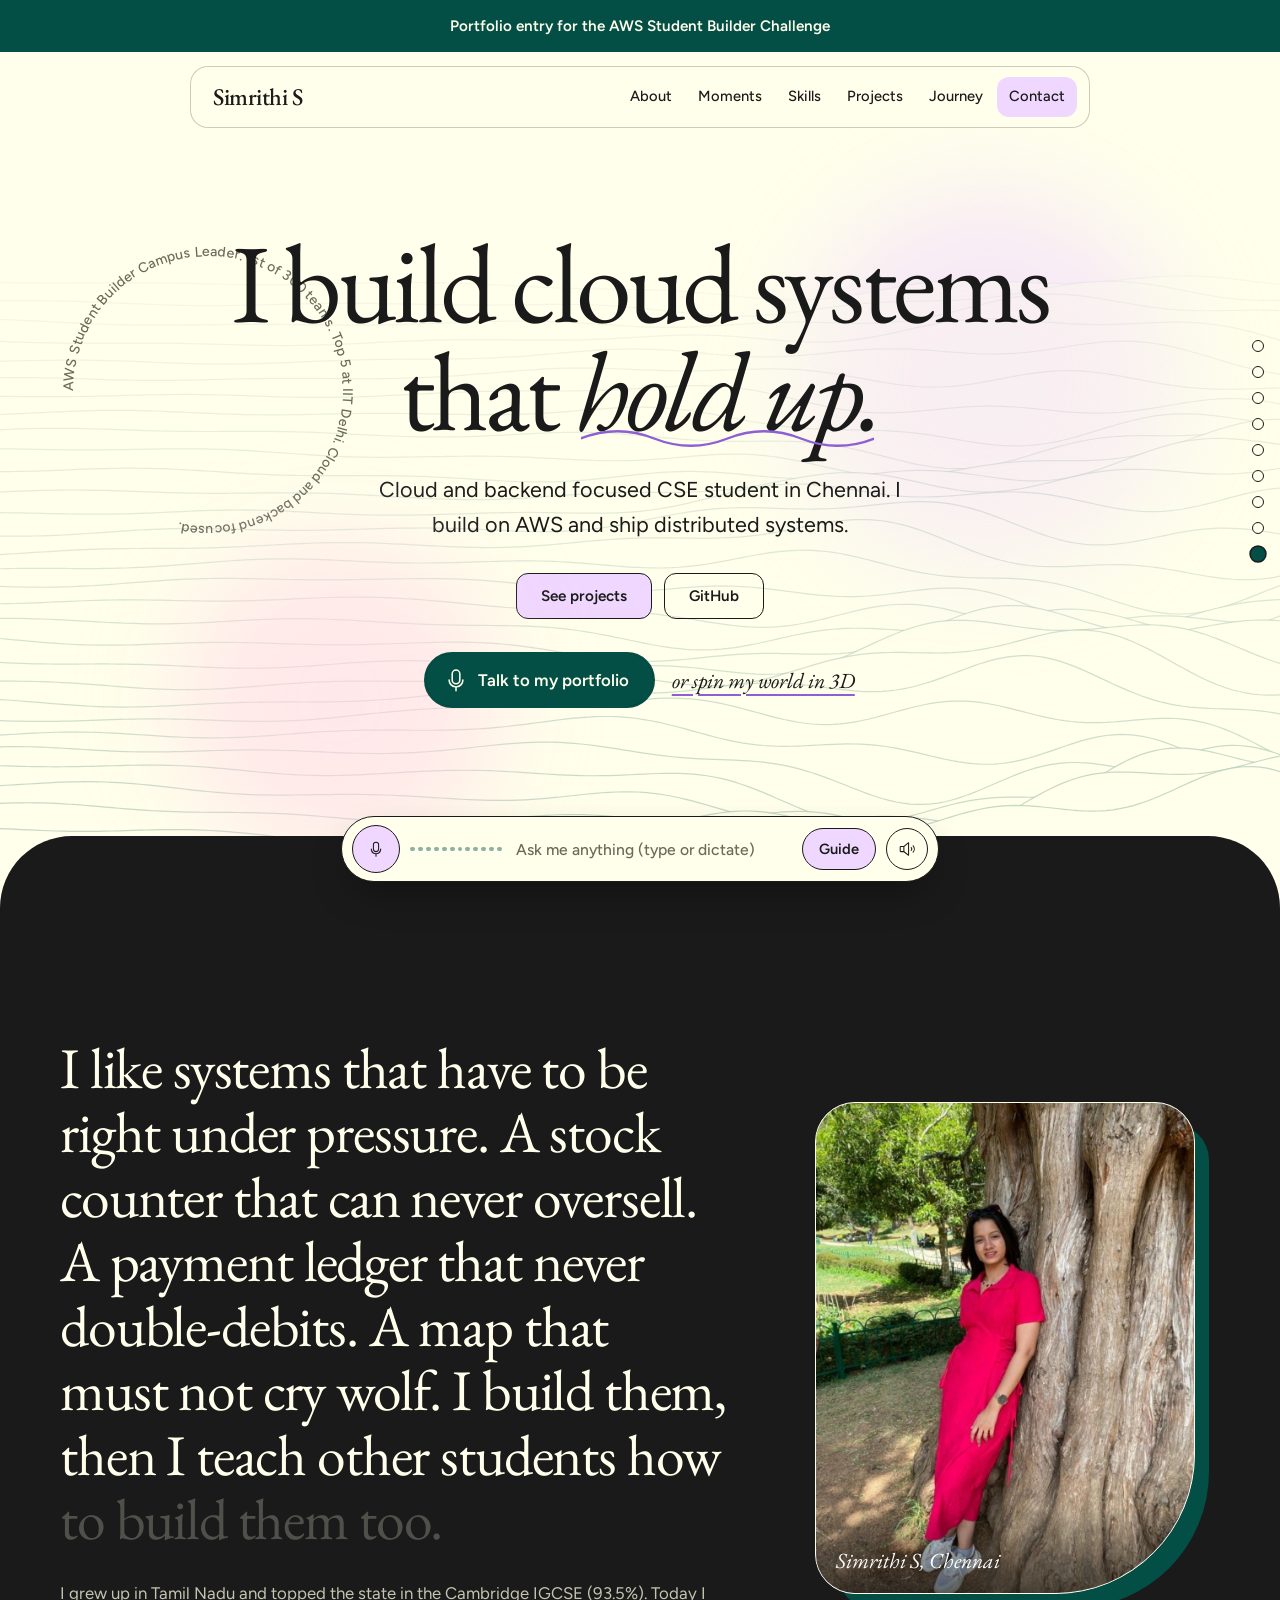
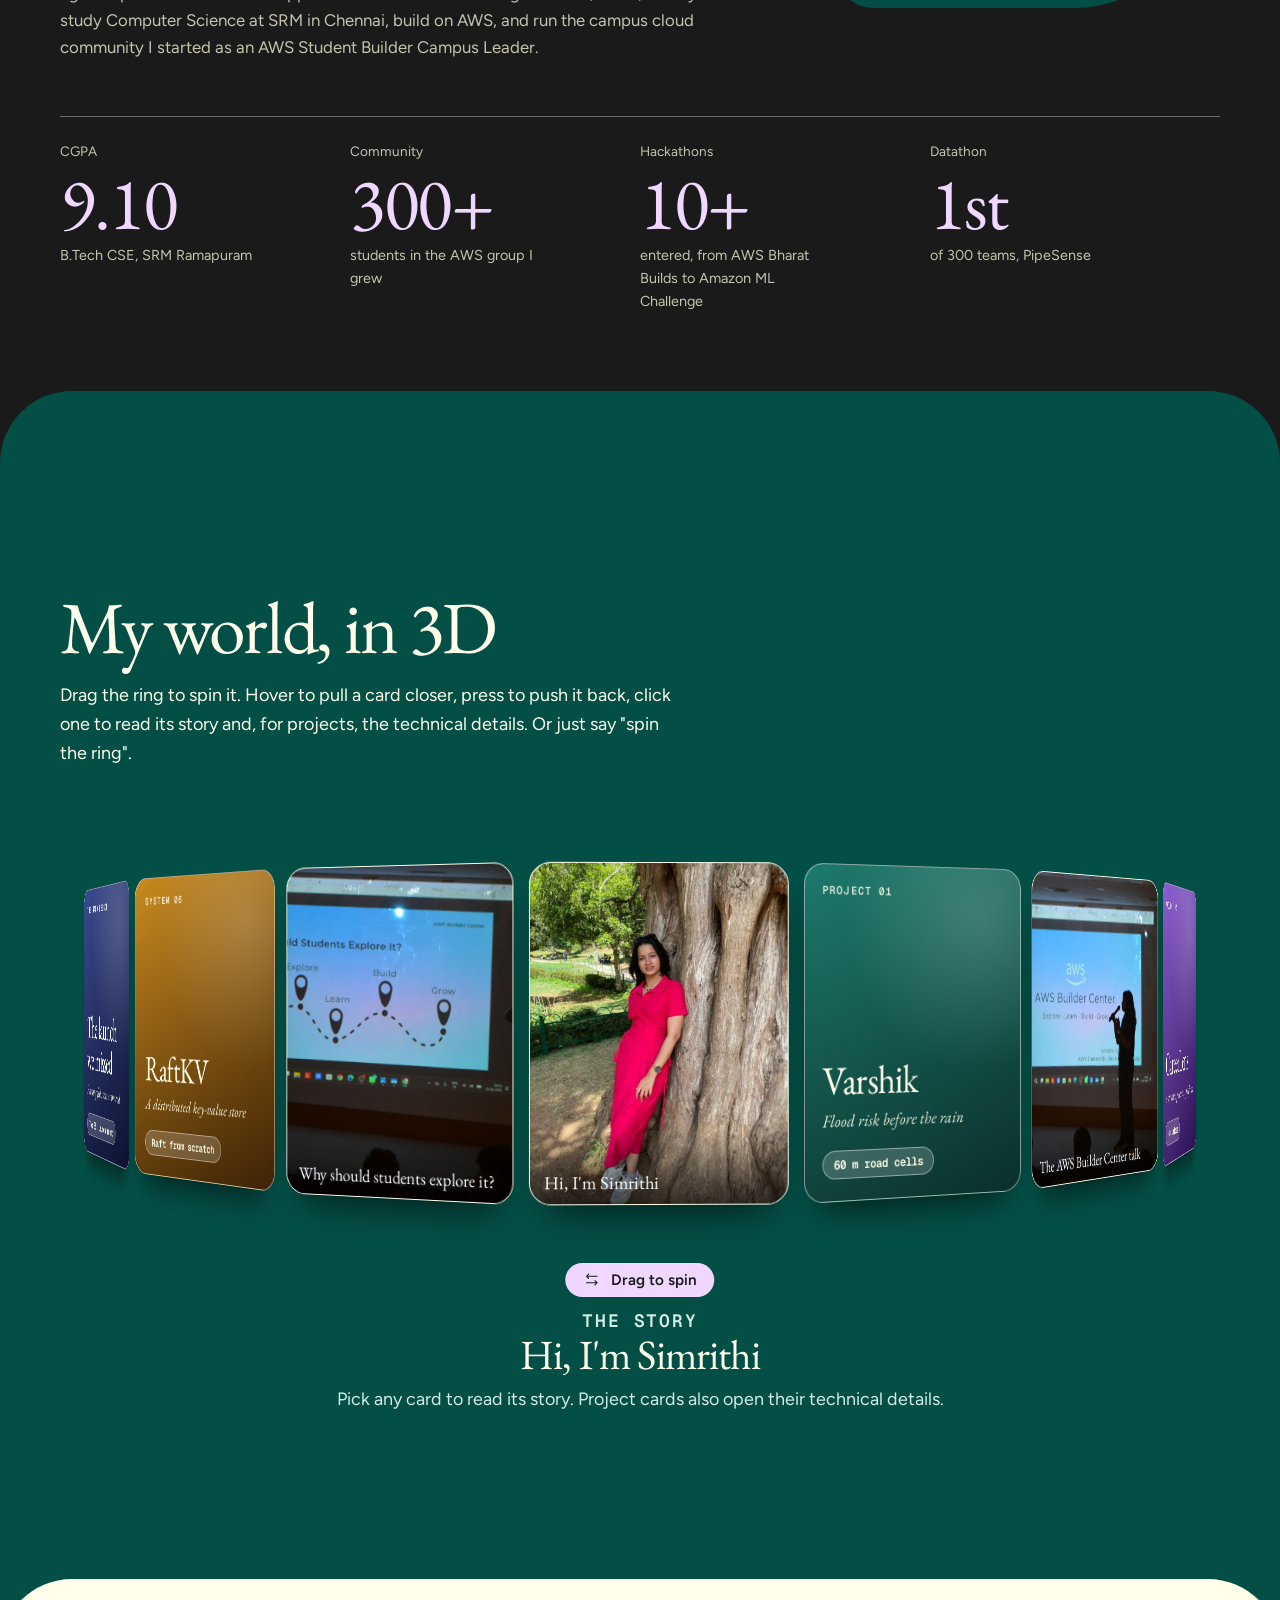
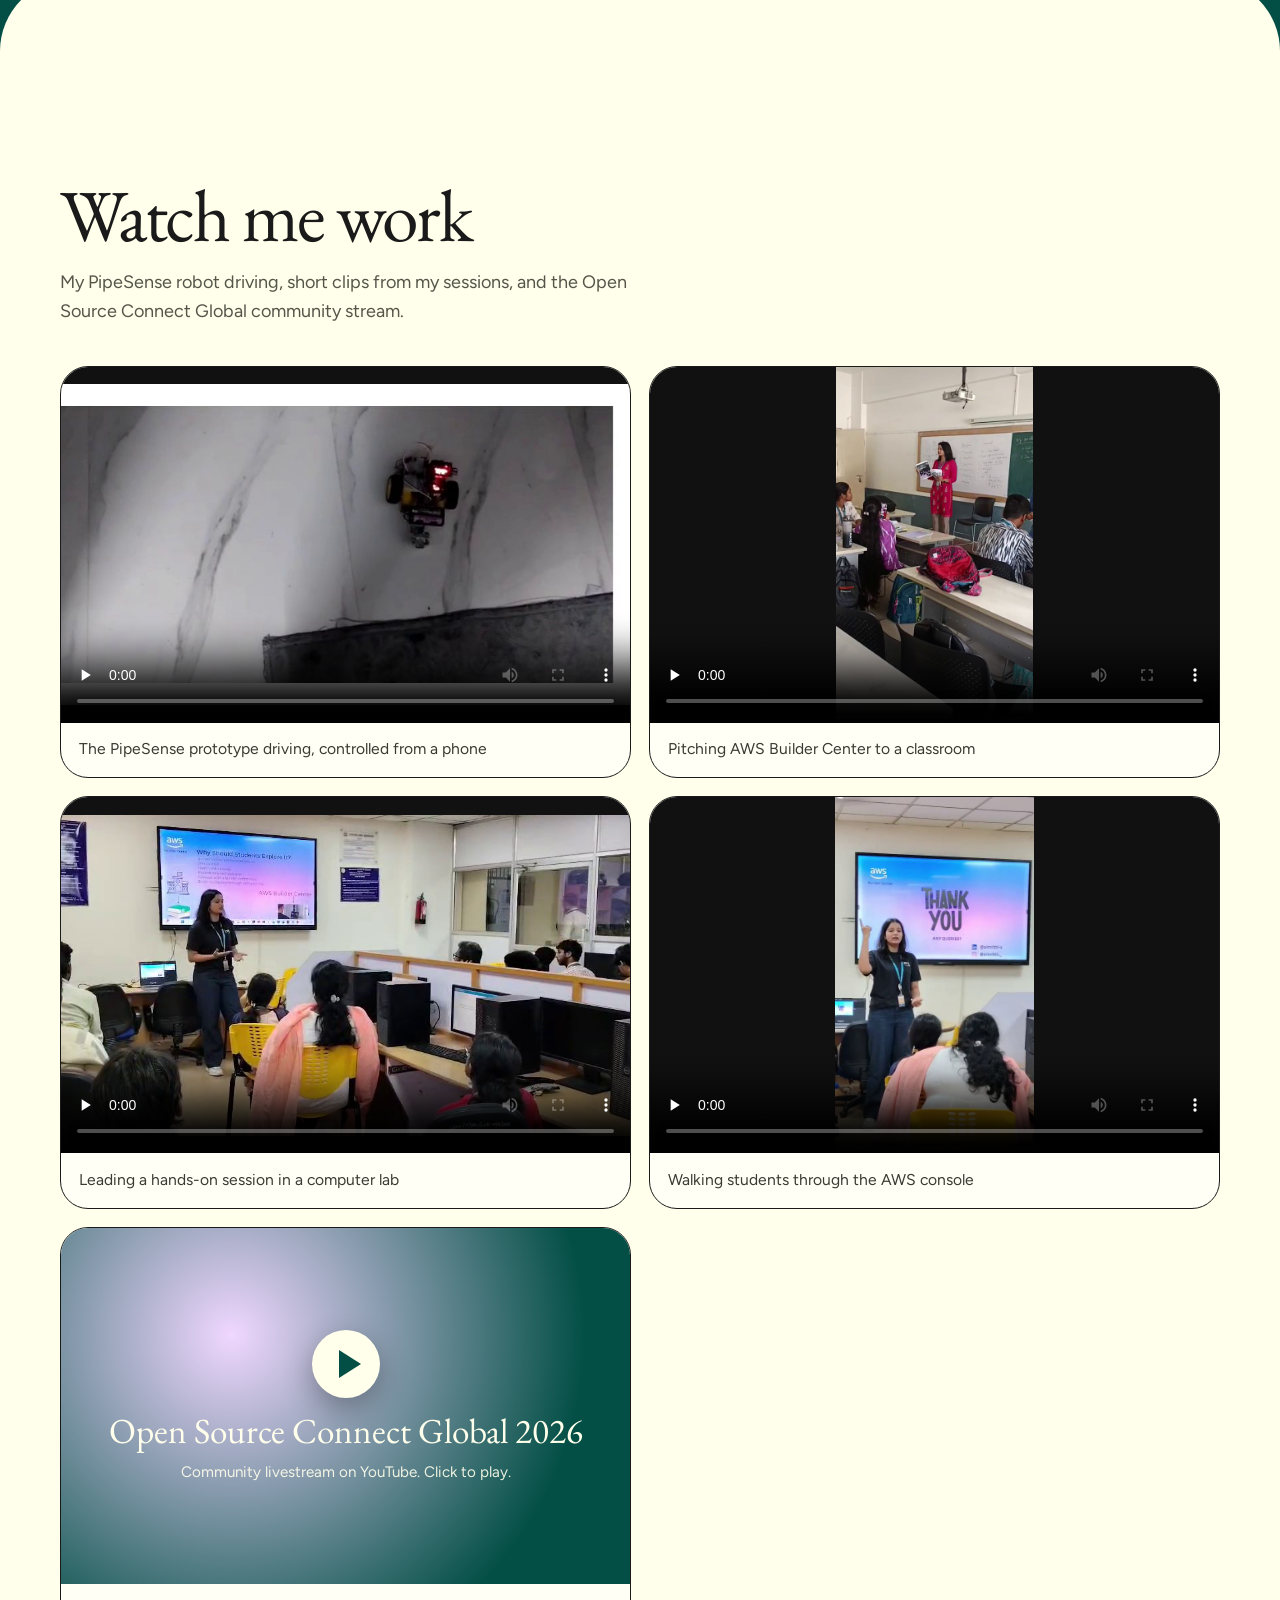
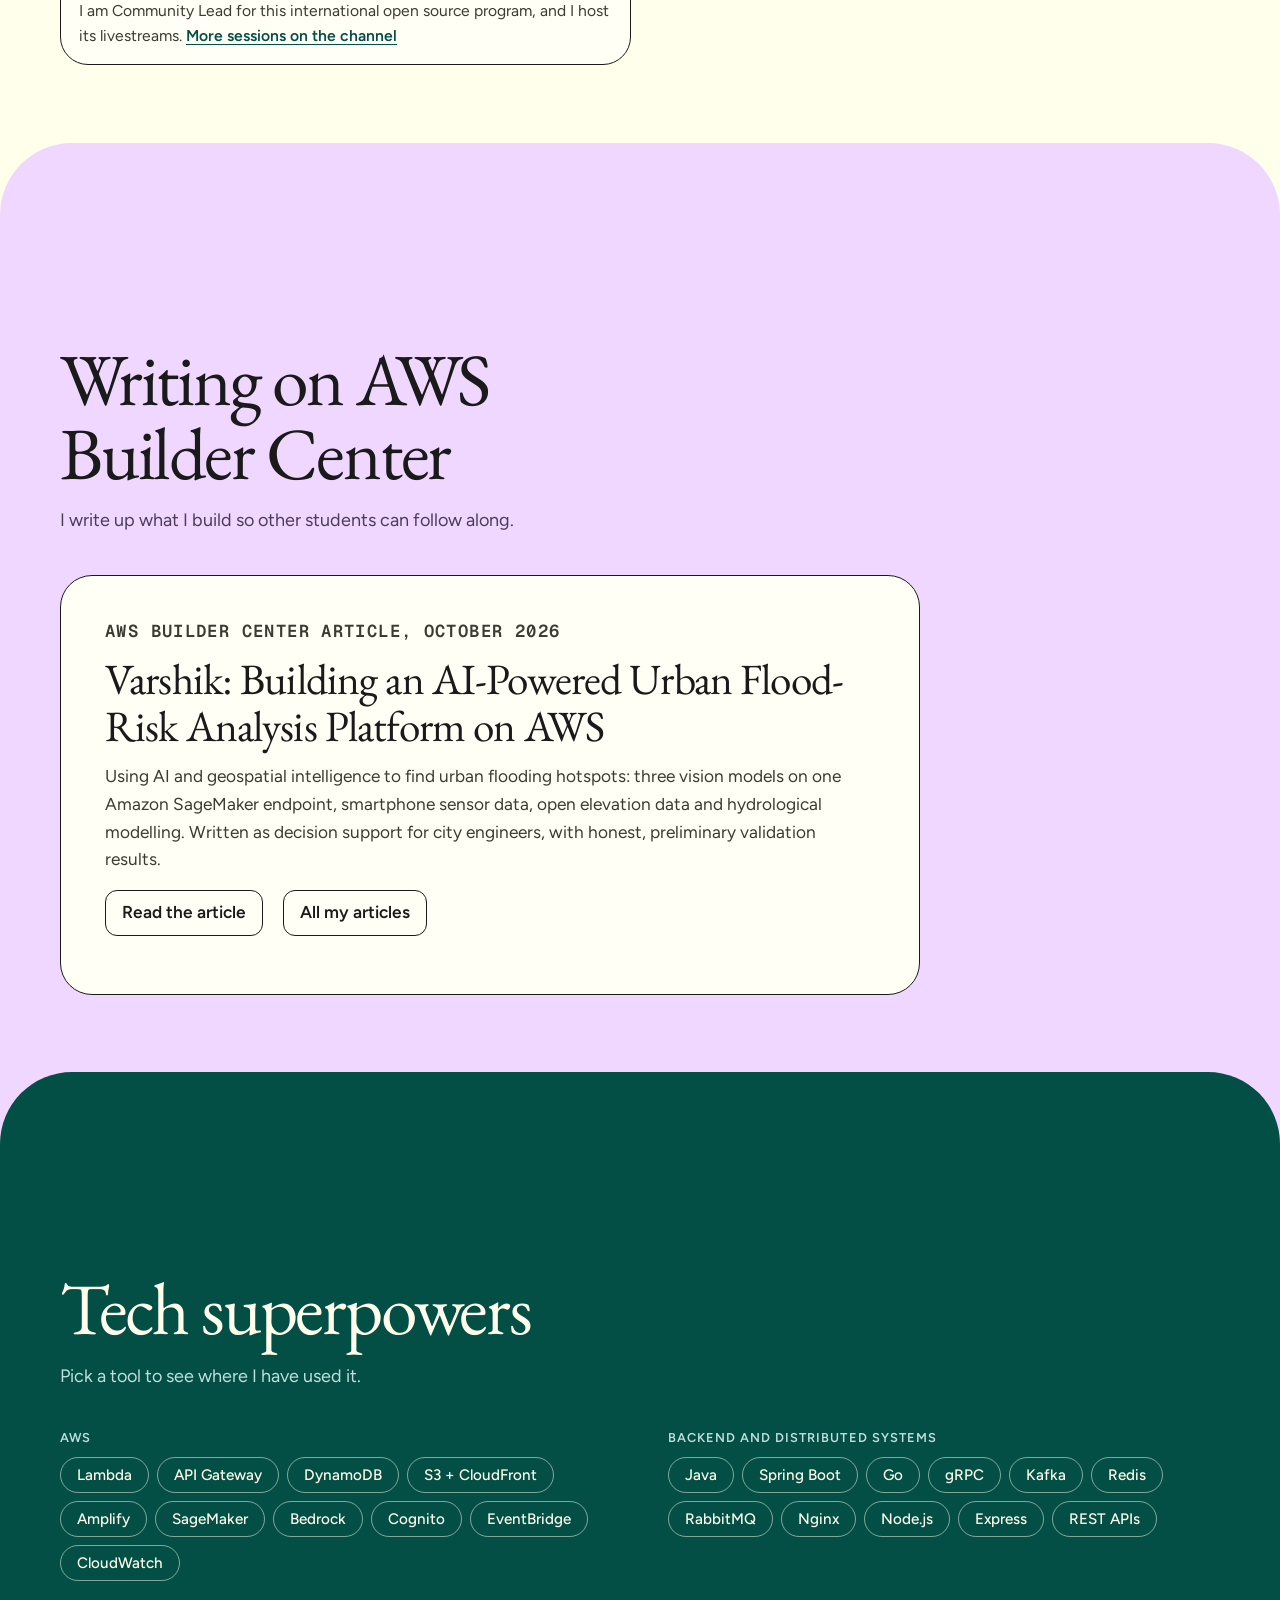
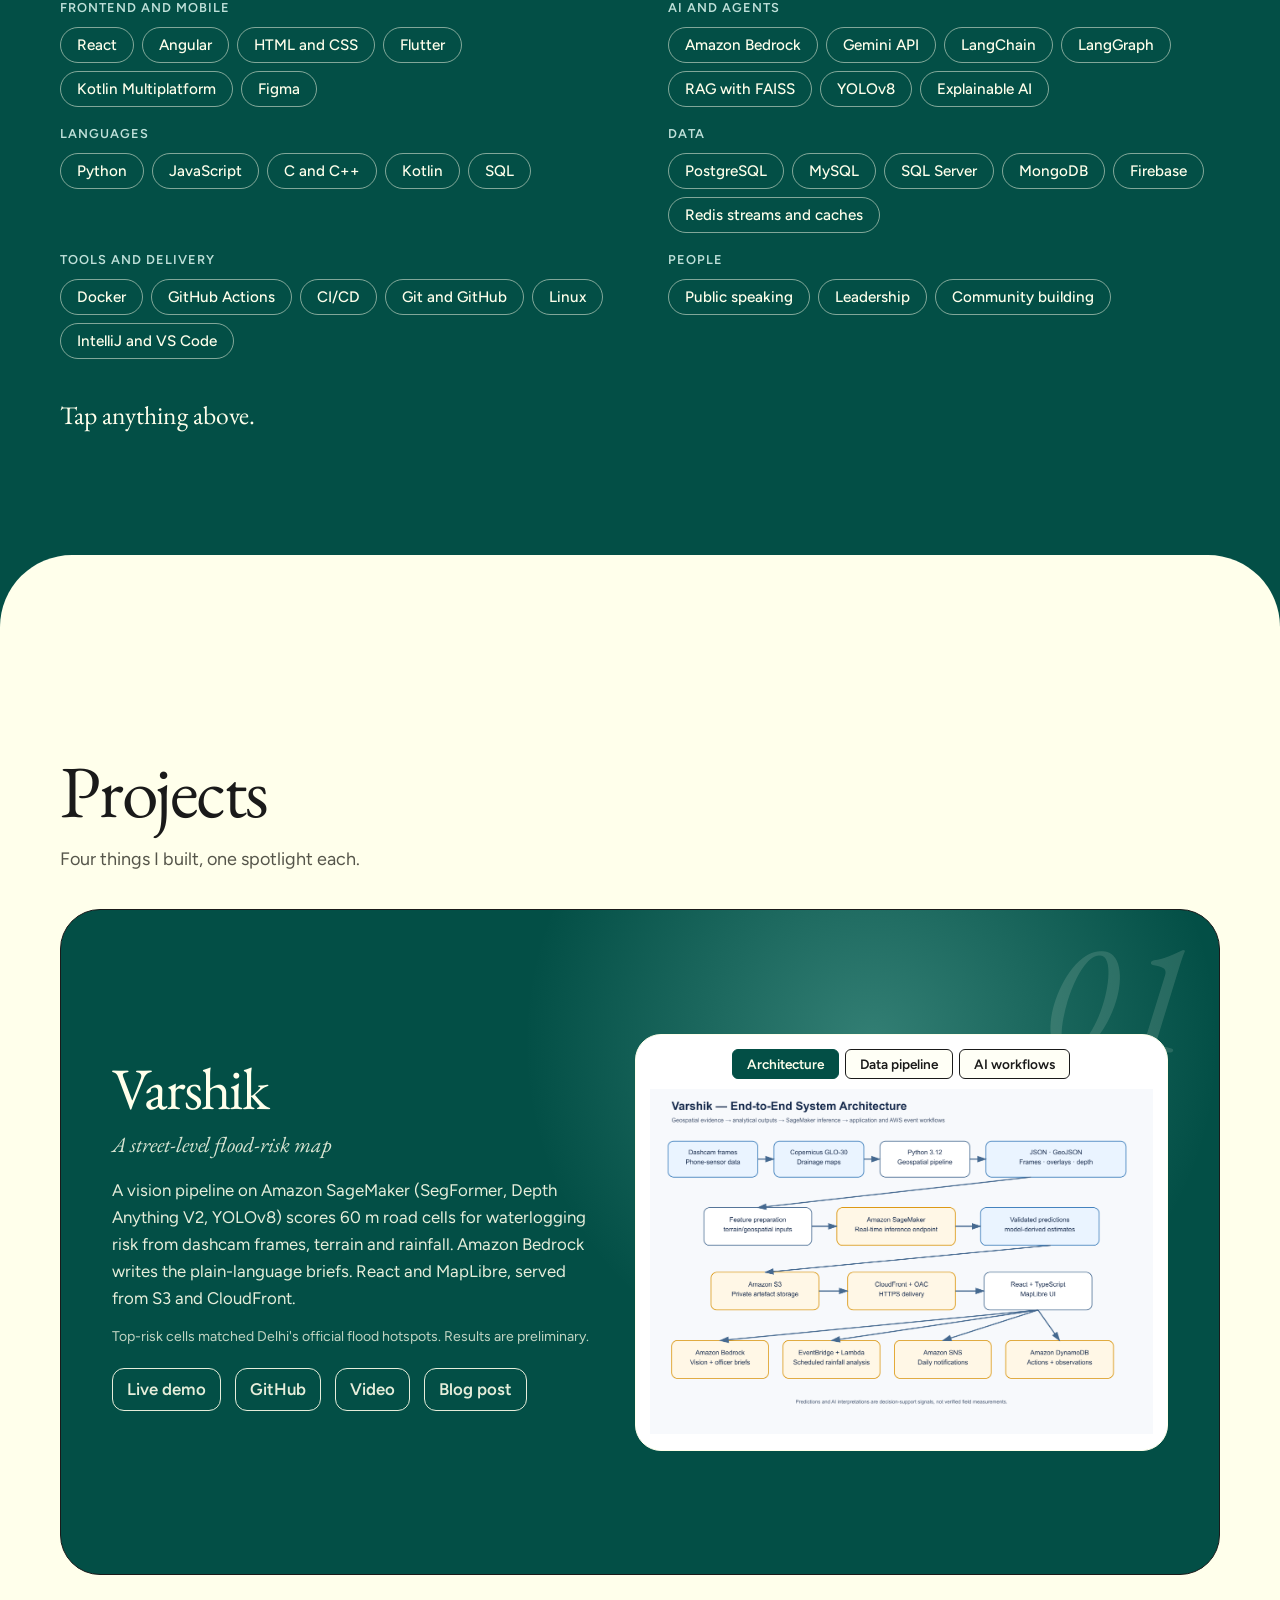
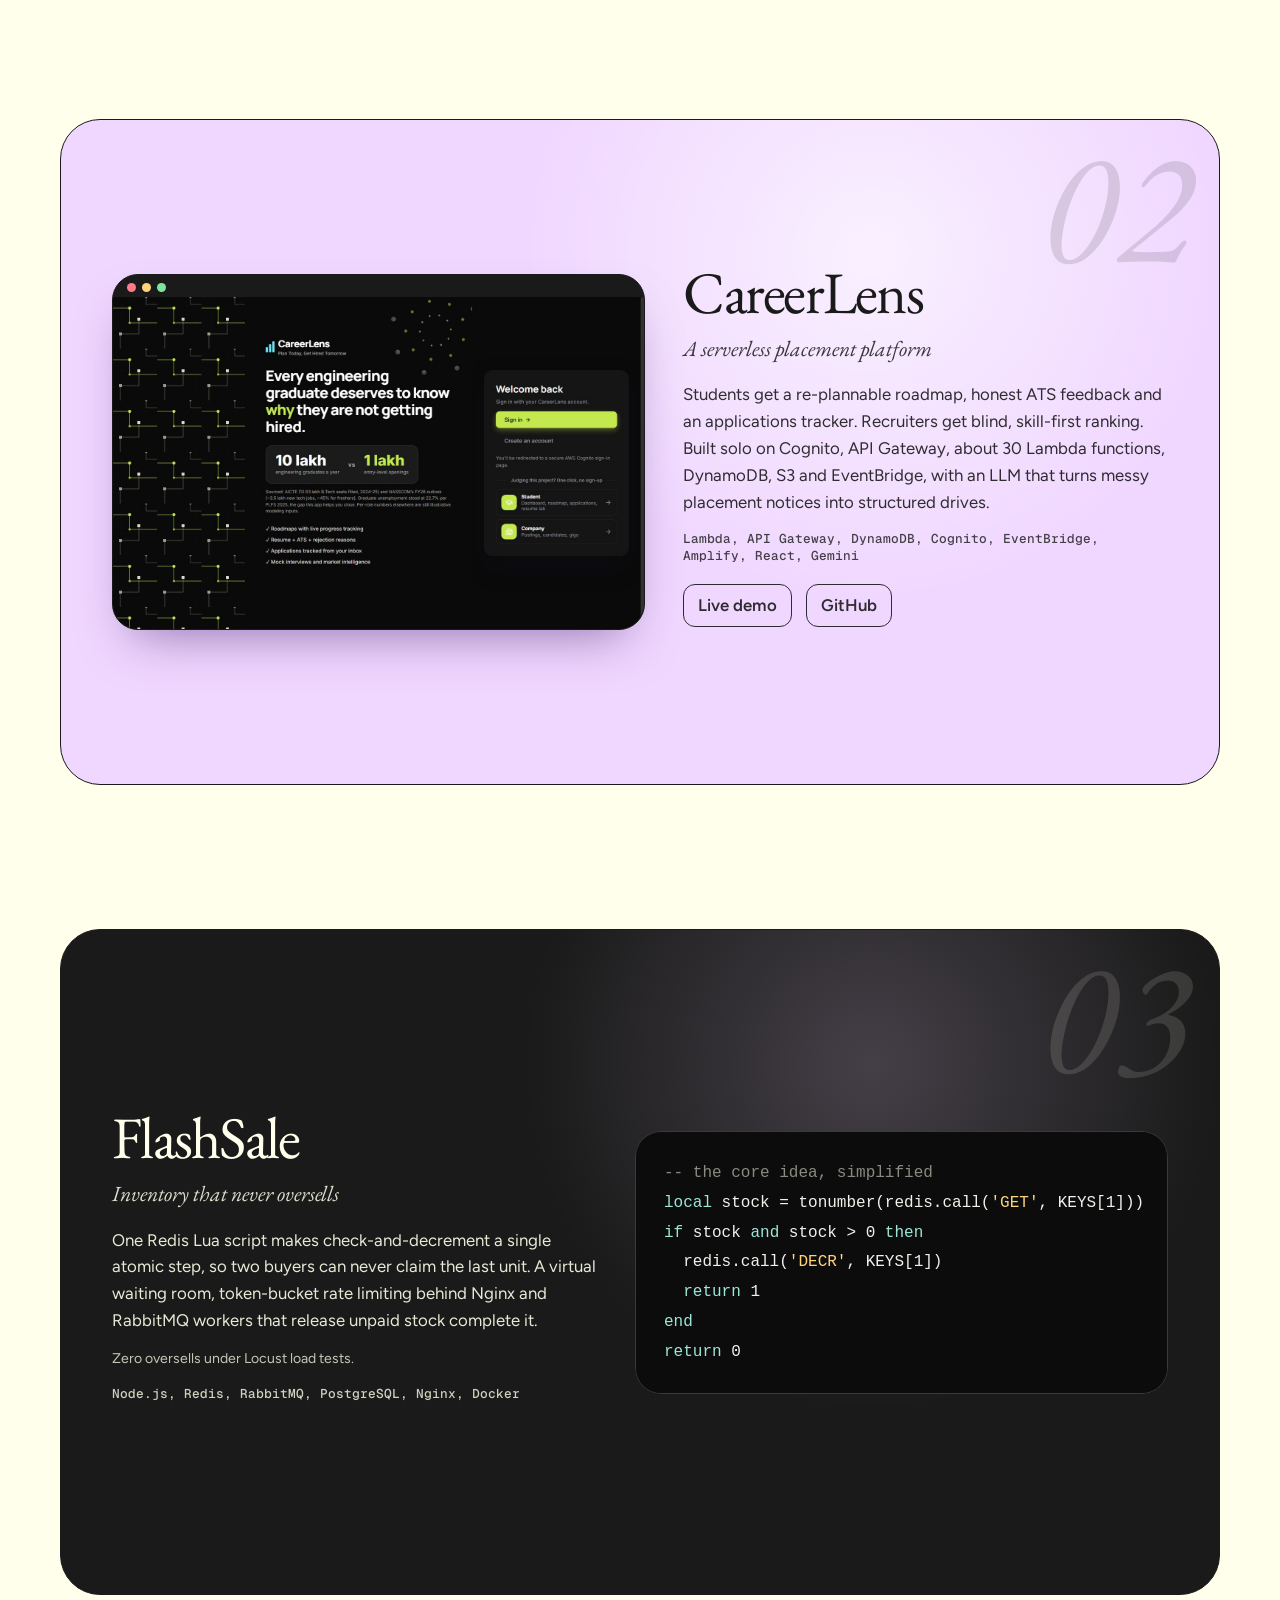
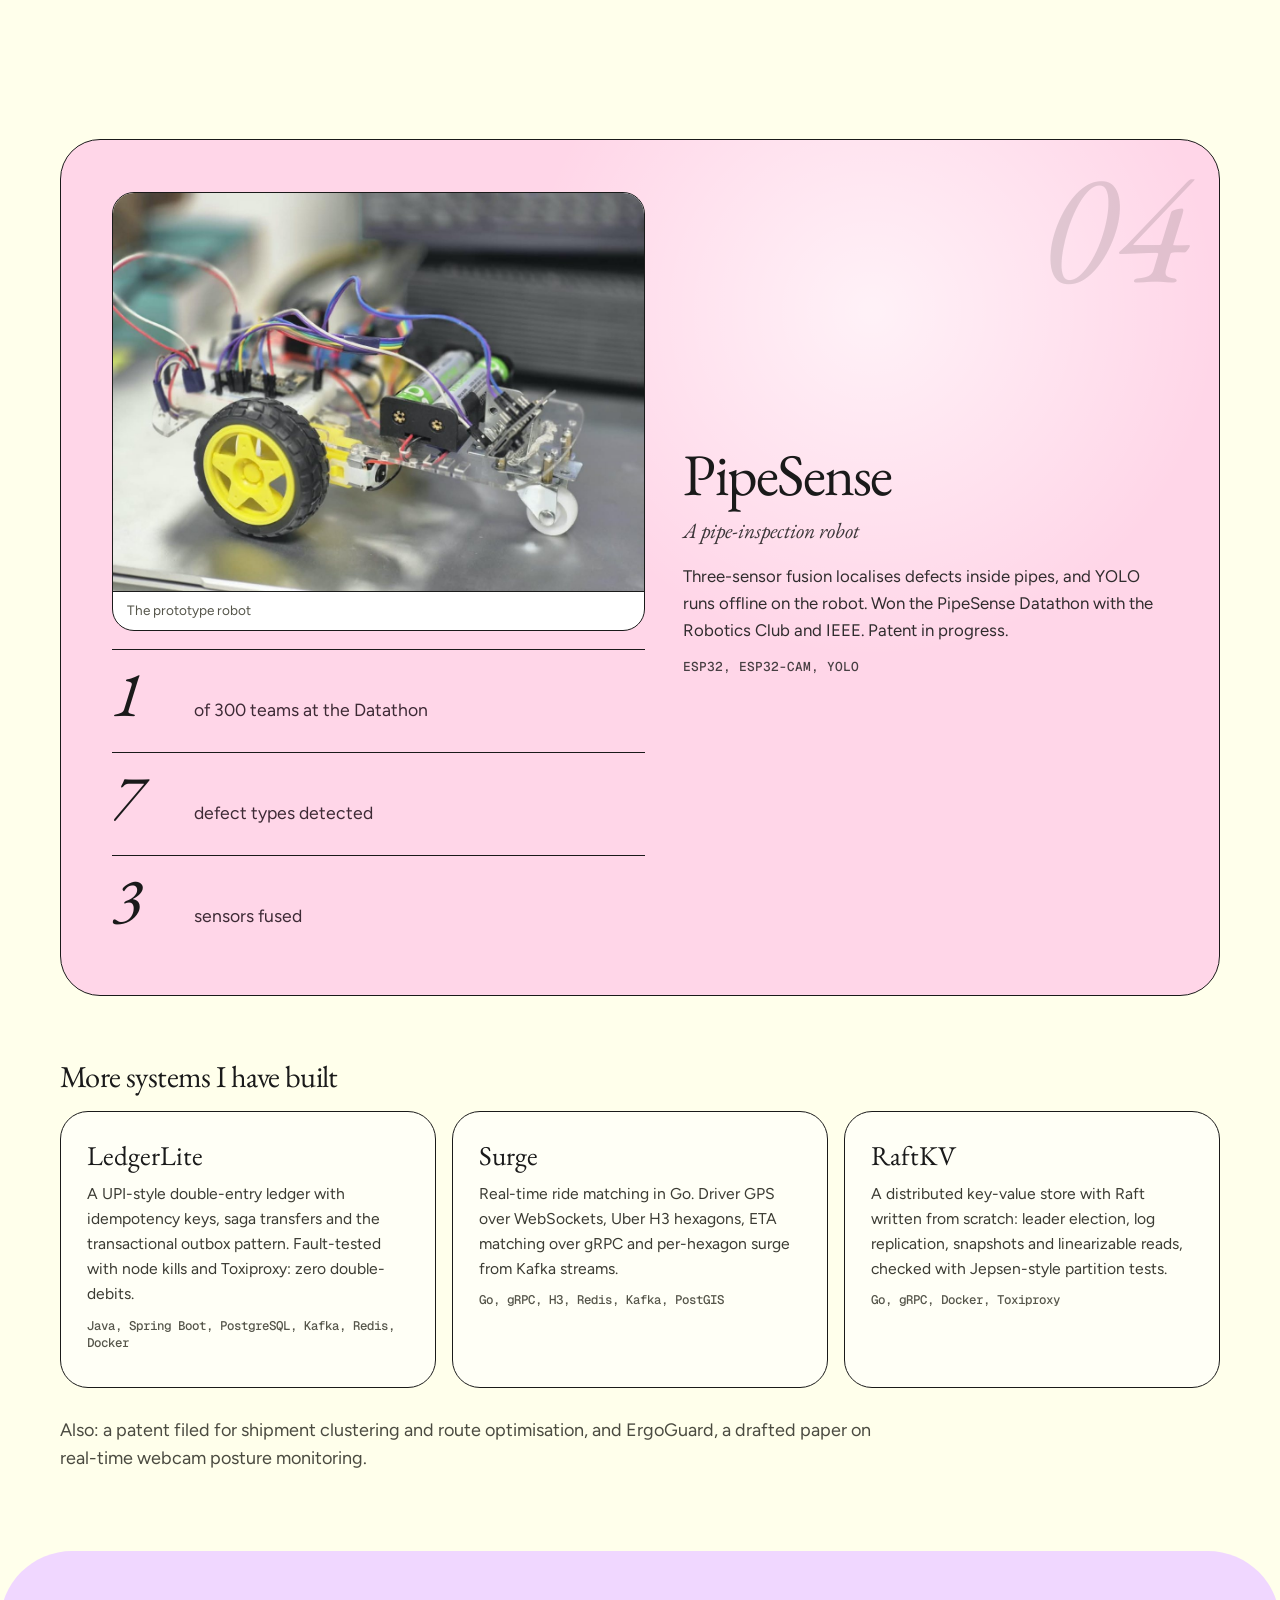
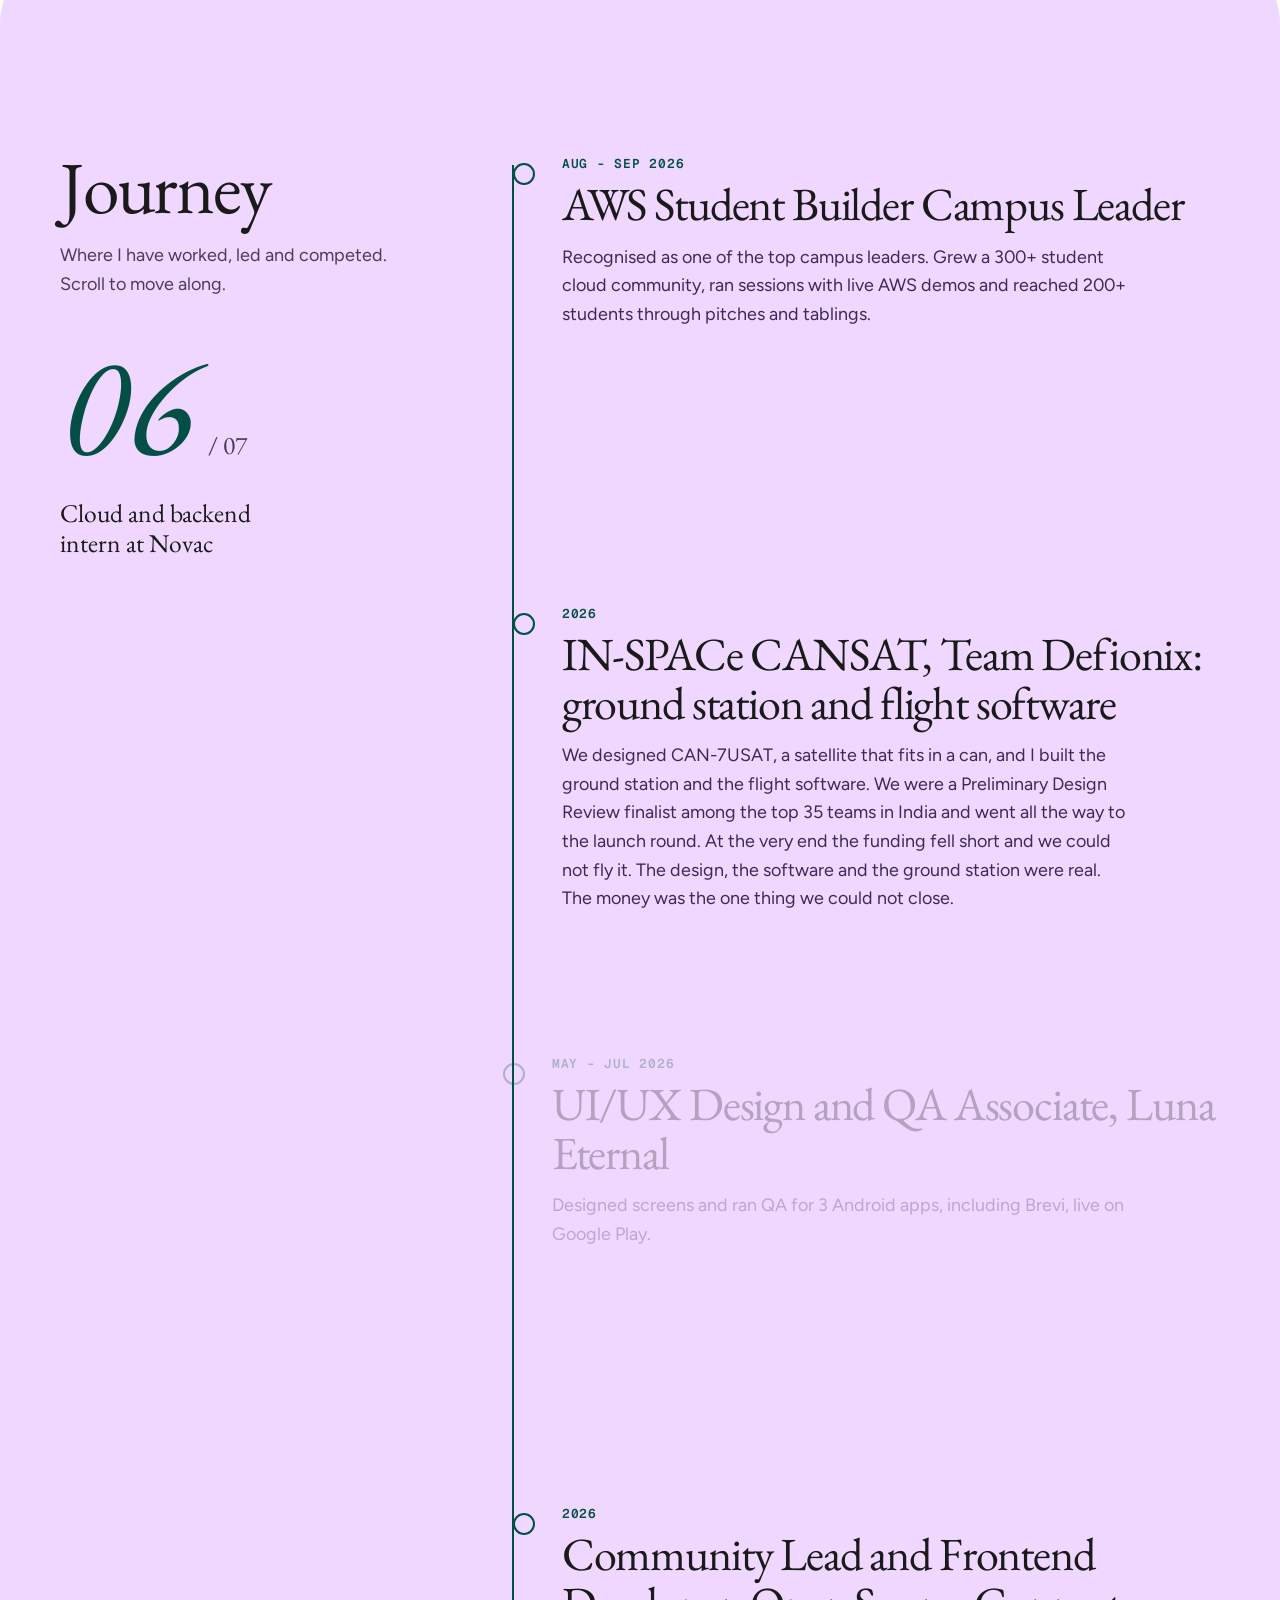
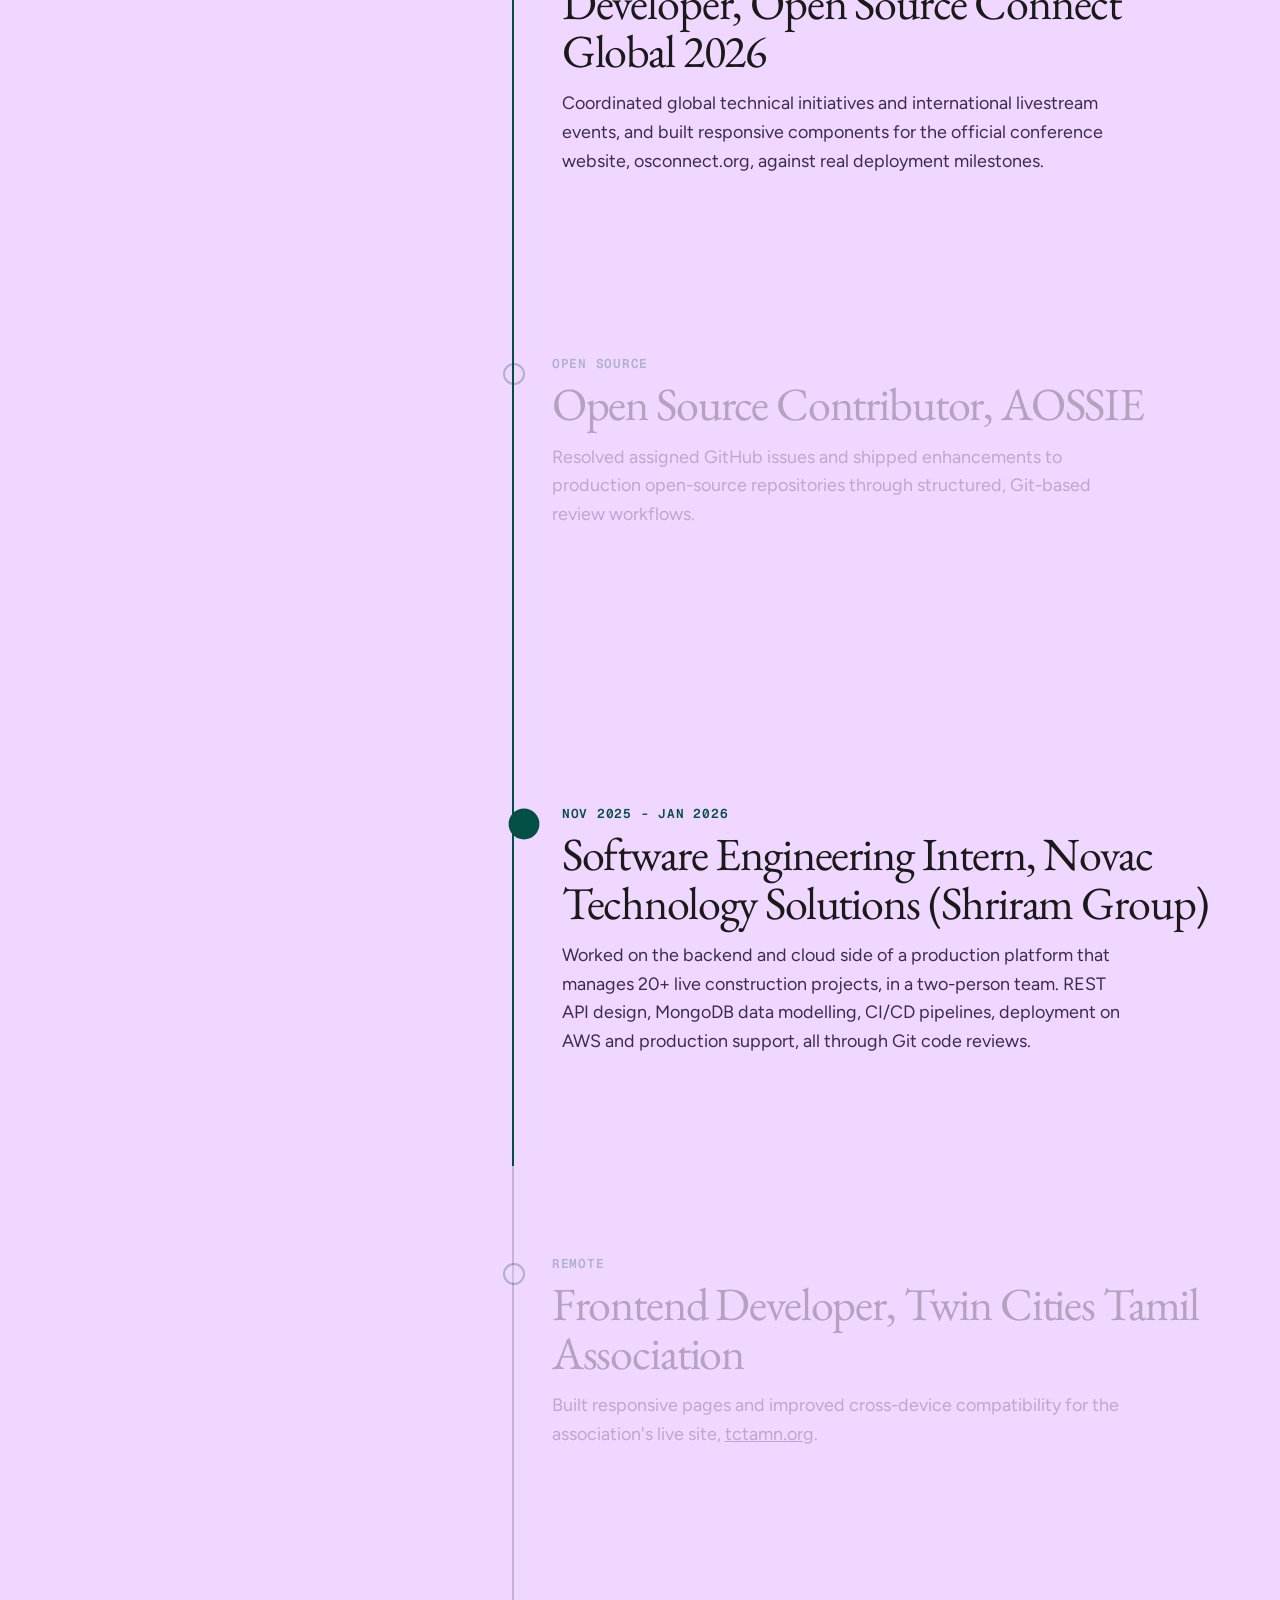
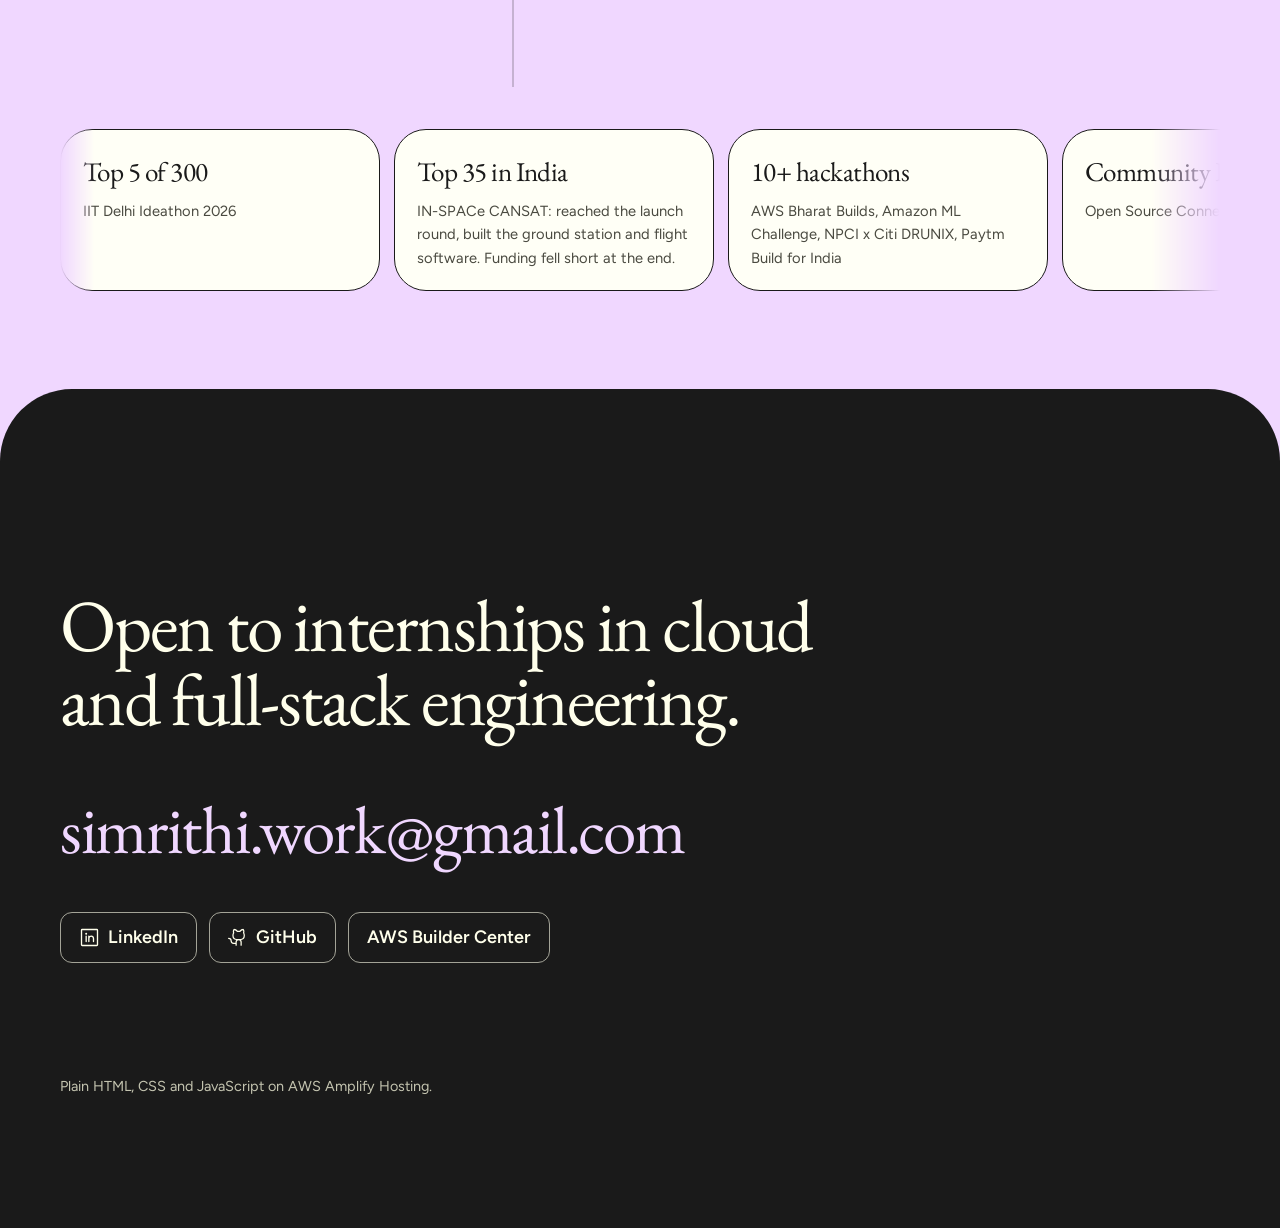
==== commit df674394: "Real PipeSense prototype photo and driving video, Datathon first-place photo; dictation-friendly que" ====
--- a/index.html
+++ b/index.html
@@ -99,6 +99,12 @@
         <figure class="r3-card" data-i="6" data-title="PipeSense, the pipe robot" data-story="PipeSense inspects pipes nobody wants to crawl through. We won 1st of 300 teams at the Datathon with the Robotics Club and IEEE, and the patent is in progress. This is the design from our pitch deck." data-tech='{&quot;bul&quot;: [&quot;An ESP32 DevKit is the central controller, driven from a joystick app, with a TB6612FNG motor driver and encoders on both motors.&quot;, &quot;An IMU and VL53L0X time-of-flight sensors are fused into one position estimate for localising defects.&quot;, &quot;An ESP32-CAM (OV2640) with an LED ring lights and records the pipe, logging to SD card and Wi-Fi.&quot;, &quot;YOLO runs offline to detect 7 defect types, then a cause and remedy lookup produces an inspection report.&quot;], &quot;stack&quot;: [&quot;ESP32&quot;, &quot;ESP32-CAM&quot;, &quot;YOLO&quot;, &quot;ToF&quot;, &quot;IMU&quot;, &quot;TB6612FNG&quot;], &quot;links&quot;: []}' tabindex="0" role="button" aria-label="PipeSense, the pipe robot. Press Enter to read the story.">
           <div class="r3-face"><img src="assets/photos/pipesense-robot.jpg" alt="Labelled design of the PipeSense pipe-inspection robot" loading="lazy" draggable="false"><figcaption>PipeSense, the pipe robot</figcaption></div>
         </figure>
+        <figure class="r3-card" data-title="The real PipeSense robot" data-story="This is the real PipeSense robot: an early prototype on a clear acrylic chassis with two geared motors, a caster wheel and the wiring still showing. It crawls, it takes commands from a phone over Bluetooth, and every sensor we later fused into one position estimate started on a bench like this one." data-tech='{&quot;bul&quot;: [&quot;Prototype chassis: two geared motors with yellow wheels and a front caster wheel, with the controller and wiring mounted on top.&quot;, &quot;Driven from a phone: the terminal in the demo video shows it connecting over Bluetooth before it drives.&quot;, &quot;The final design adds an ESP32 controller, ToF and IMU sensors and an ESP32-CAM with an LED ring, with YOLO detecting 7 defect types offline.&quot;, &quot;Result: 1st of 300 teams at the Datathon, and the patent is in progress.&quot;], &quot;stack&quot;: [&quot;ESP32&quot;, &quot;Bluetooth&quot;, &quot;Motor driver&quot;, &quot;YOLO&quot;, &quot;Prototype&quot;], &quot;links&quot;: []}' tabindex="0" role="button" aria-label="The real PipeSense robot. Press Enter to read the story and details.">
+          <div class="r3-face"><img src="assets/photos/pipesense-prototype.jpg" alt="Close-up of the PipeSense prototype robot with yellow wheels and visible wiring" loading="lazy" draggable="false"><figcaption>The real PipeSense robot</figcaption></div>
+        </figure>
+        <figure class="r3-card" data-title="First place, Datathon'26" data-story="We won first place at Datathon&#x27;26 at SRM with PipeSense, out of 300 teams. This is me outside with the winner&#x27;s cheque." tabindex="0" role="button" aria-label="First place, Datathon 26. Press Enter to read the story.">
+          <div class="r3-face"><img src="assets/photos/datathon-winner.jpg" alt="Simrithi holding the Datathon 26 first place winner cheque outside the SRM building" loading="lazy" draggable="false"><figcaption>First place, Datathon'26</figcaption></div>
+        </figure>
         <figure class="r3-card" data-i="7" data-title="On the mic" data-story="Public speaking is half of being an AWS Student Builder Campus Leader. I practise explaining the cloud the way I wish someone had explained it to me: plainly and with a live demo." tabindex="0" role="button" aria-label="On the mic. Press Enter to read the story.">
           <div class="r3-face"><img src="assets/photos/aws-talk-3.jpg" alt="Simrithi speaking on stage with a microphone" loading="lazy" draggable="false"><figcaption>On the mic</figcaption></div>
         </figure>
@@ -147,8 +153,9 @@
 
   <section id="watch" class="block watch" aria-labelledby="watchTitle">
     <h2 id="watchTitle">Watch me work</h2>
-    <p class="section-sub">Short clips from my sessions, and the Open Source Connect Global community stream.</p>
+    <p class="section-sub">My PipeSense robot driving, short clips from my sessions, and the Open Source Connect Global community stream.</p>
     <div class="vgrid">
+      <figure class="vid"><video controls preload="none" playsinline poster="assets/video/pipesense-robot.jpg" src="assets/video/pipesense-robot.mp4"></video><figcaption>The PipeSense prototype driving, controlled from a phone</figcaption></figure>
       <figure class="vid"><video controls preload="none" playsinline poster="assets/video/talk-classroom.jpg" src="assets/video/talk-classroom.mp4"></video><figcaption>Pitching AWS Builder Center to a classroom</figcaption></figure>
       <figure class="vid"><video controls preload="none" playsinline poster="assets/video/talk-lab-1.jpg" src="assets/video/talk-lab-1.mp4"></video><figcaption>Leading a hands-on session in a computer lab</figcaption></figure>
       <figure class="vid"><video controls preload="none" playsinline poster="assets/video/talk-lab-2.jpg" src="assets/video/talk-lab-2.mp4"></video><figcaption>Walking students through the AWS console</figcaption></figure>
@@ -336,7 +343,7 @@
           <p class="stack">ESP32, ESP32-CAM, YOLO</p>
         </div>
         <div class="sp-visual" data-liquid>
-          <figure class="robot"><img src="assets/photos/pipesense-robot.jpg" width="647" height="396" loading="lazy" alt="Labelled design of the PipeSense robot: ESP32 controller, motor driver, ToF sensors, camera and LED ring"><figcaption>The robot design from our pitch deck</figcaption></figure>
+          <figure class="robot"><img src="assets/photos/pipesense-prototype.jpg" width="1200" height="900" loading="lazy" alt="Close-up of the PipeSense prototype robot with yellow wheels and visible wiring"><figcaption>The prototype robot</figcaption></figure>
           <ul class="bigstats"><li><strong data-count="1" data-suffix="st">1st</strong><span>of 300 teams at the Datathon</span></li><li><strong data-count="7">7</strong><span>defect types detected</span></li><li><strong data-count="3">3</strong><span>sensors fused</span></li></ul>
         </div>
       </article>
@@ -436,12 +443,12 @@
 <div class="voice-dock" id="voiceDock" role="group" aria-label="Voice and sound controls">
   <button id="micBtn" class="mic" type="button" aria-pressed="false" aria-label="Talk to my portfolio. Say projects, skills, journey, contact or spin the ring."><i class="ico ico-mic" aria-hidden="true"></i></button>
   <div class="wave" id="wave" aria-hidden="true"><i></i><i></i><i></i><i></i><i></i><i></i><i></i><i></i><i></i><i></i><i></i><i></i></div>
-  <form id="cmdForm" class="cmd" autocomplete="off"><input id="cmdInput" type="text" placeholder="Ask me anything: skills, CGPA, Varshik" aria-label="Voice or typed command"></form>
+  <form id="cmdForm" class="cmd" autocomplete="off"><input id="cmdInput" type="text" placeholder="Ask me anything (type or dictate)" aria-label="Voice or typed command"></form>
   <button id="guideBtn" class="guide-btn" type="button" aria-expanded="false" aria-controls="vguide">Guide</button>
   <button id="sndBtn" class="snd" type="button" aria-pressed="true" aria-label="Sound on. Click to mute."><i class="ico ico-speaker" aria-hidden="true"></i></button>
 </div>
 <aside id="vguide" class="vguide" aria-label="Voice guide" hidden>
-  <header class="vg-head"><div><h2>Talk to me</h2><p>Tap the mic, hold the <kbd>V</kbd> key, or type. I answer out loud and take you there. Press <kbd>?</kbd> for this panel.</p></div><button class="x2" id="vguideClose" type="button" aria-label="Close the voice guide"><i class="ico ico-x" aria-hidden="true"></i></button></header>
+  <header class="vg-head"><div><h2>Talk to me</h2><p>Tap the mic, hold the <kbd>V</kbd> key, or type. I answer out loud and take you there. Press <kbd>?</kbd> for this panel, and <kbd>/</kbd> to jump to the question box. Use Wispr Flow or another dictation app? Press <kbd>/</kbd>, then dictate your question.</p></div><button class="x2" id="vguideClose" type="button" aria-label="Close the voice guide"><i class="ico ico-x" aria-hidden="true"></i></button></header>
   <div class="vg-set">
     <label>Speed <input type="range" id="vRate" min="0.8" max="1.4" step="0.05" value="1" aria-label="Speaking speed"></label>
     <label>Voice <select id="vVoice" aria-label="Voice"></select></label>
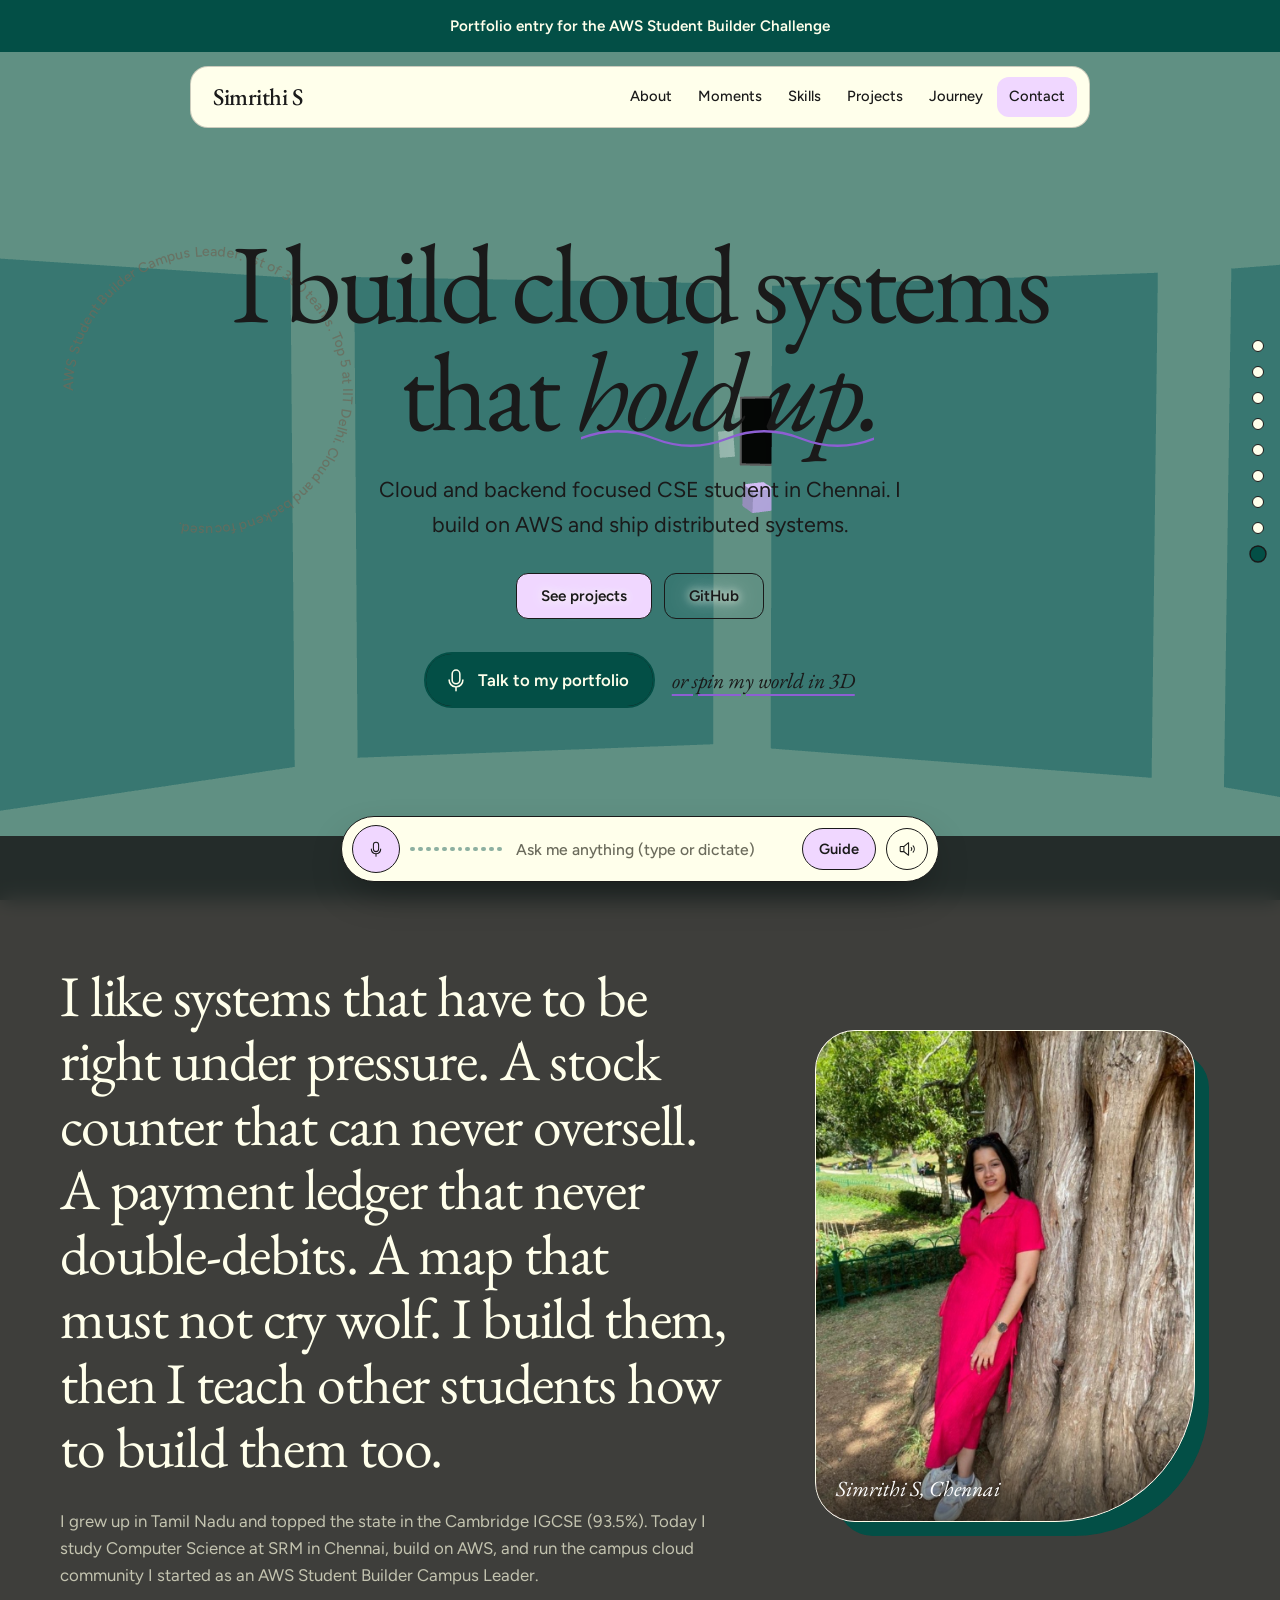
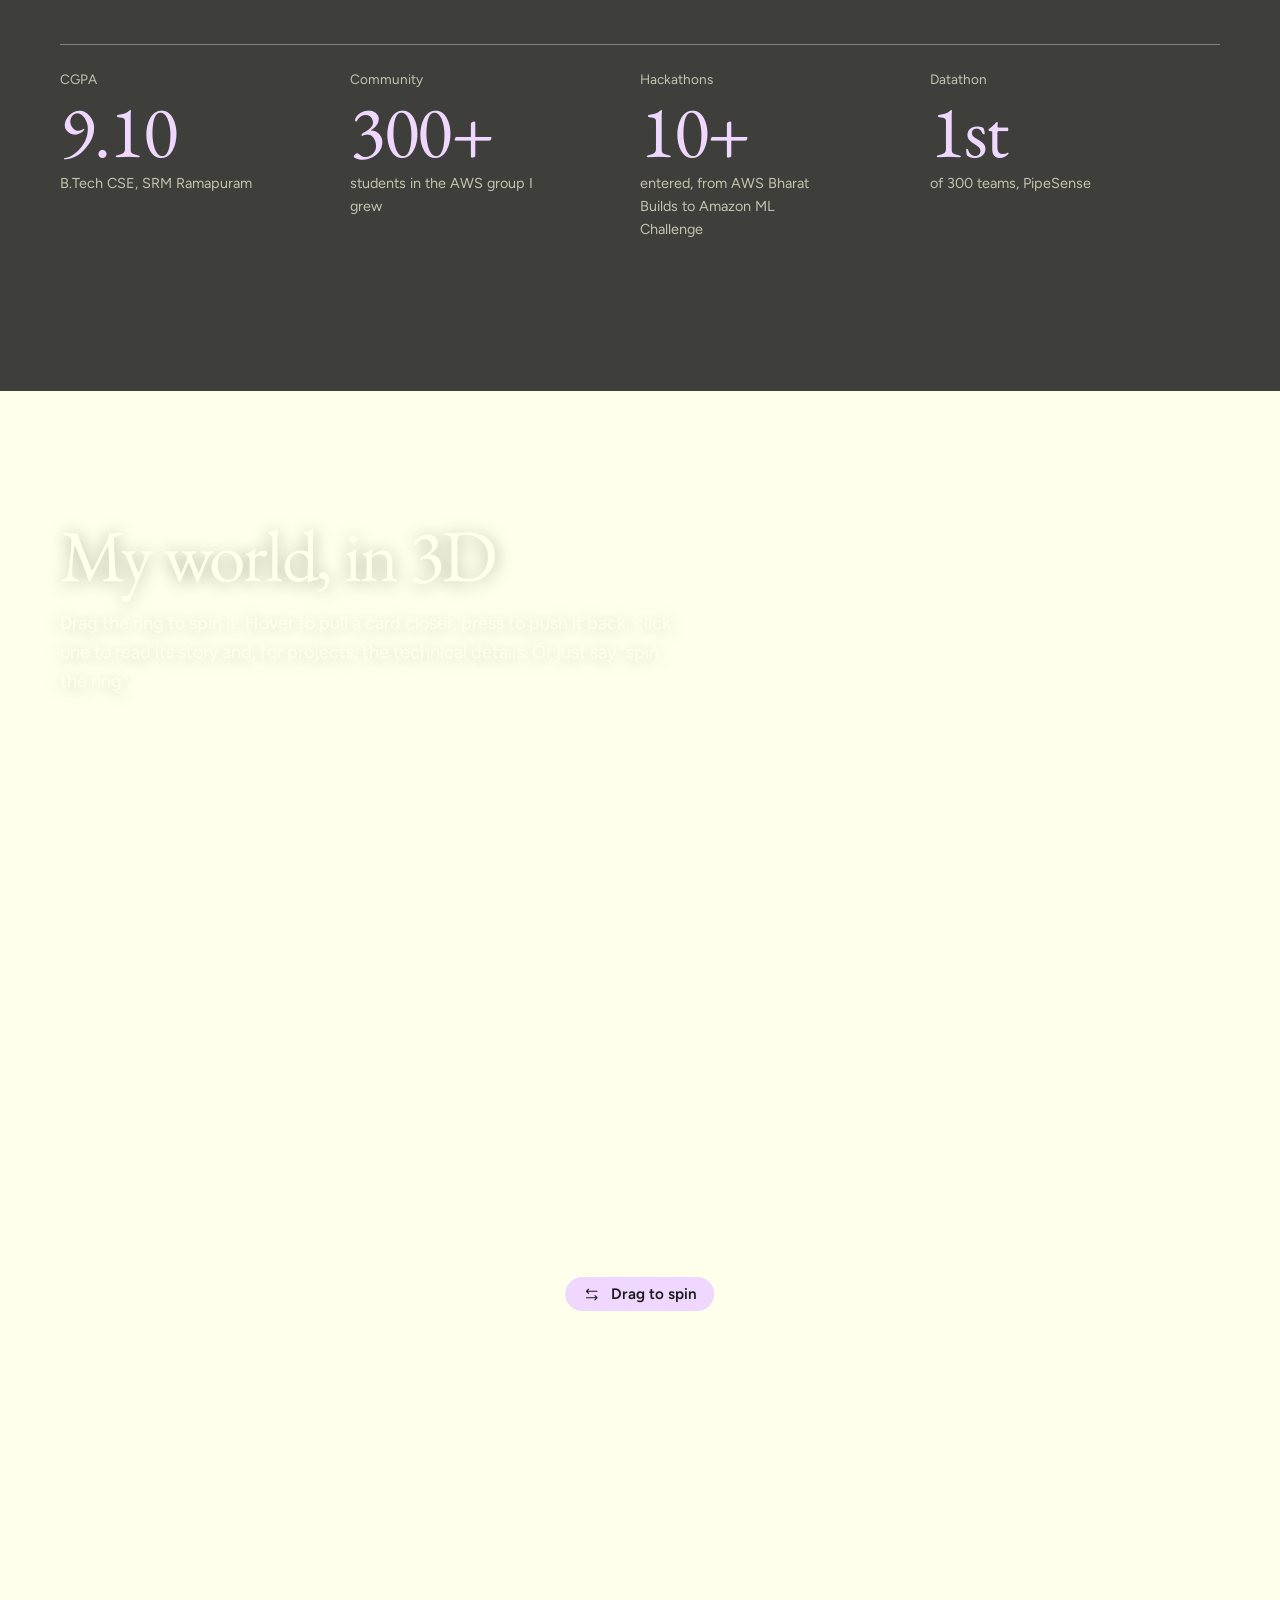
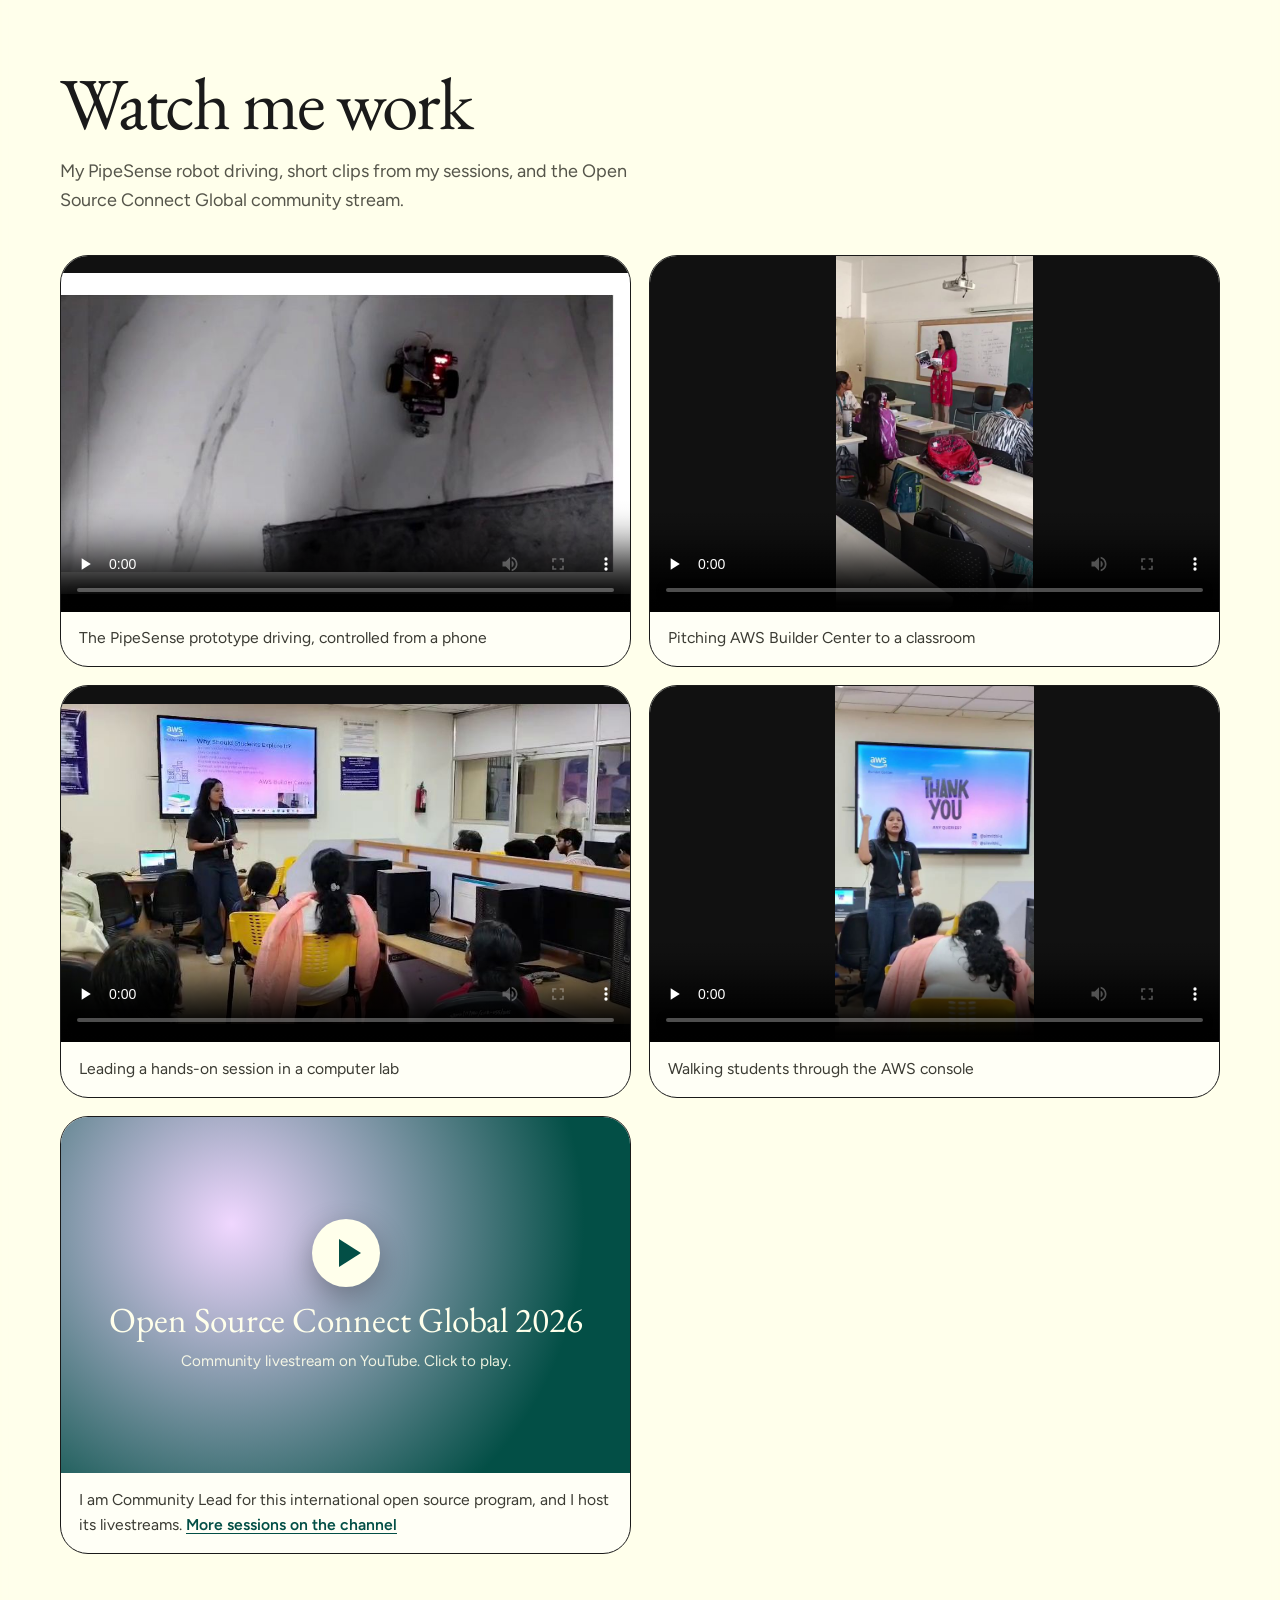
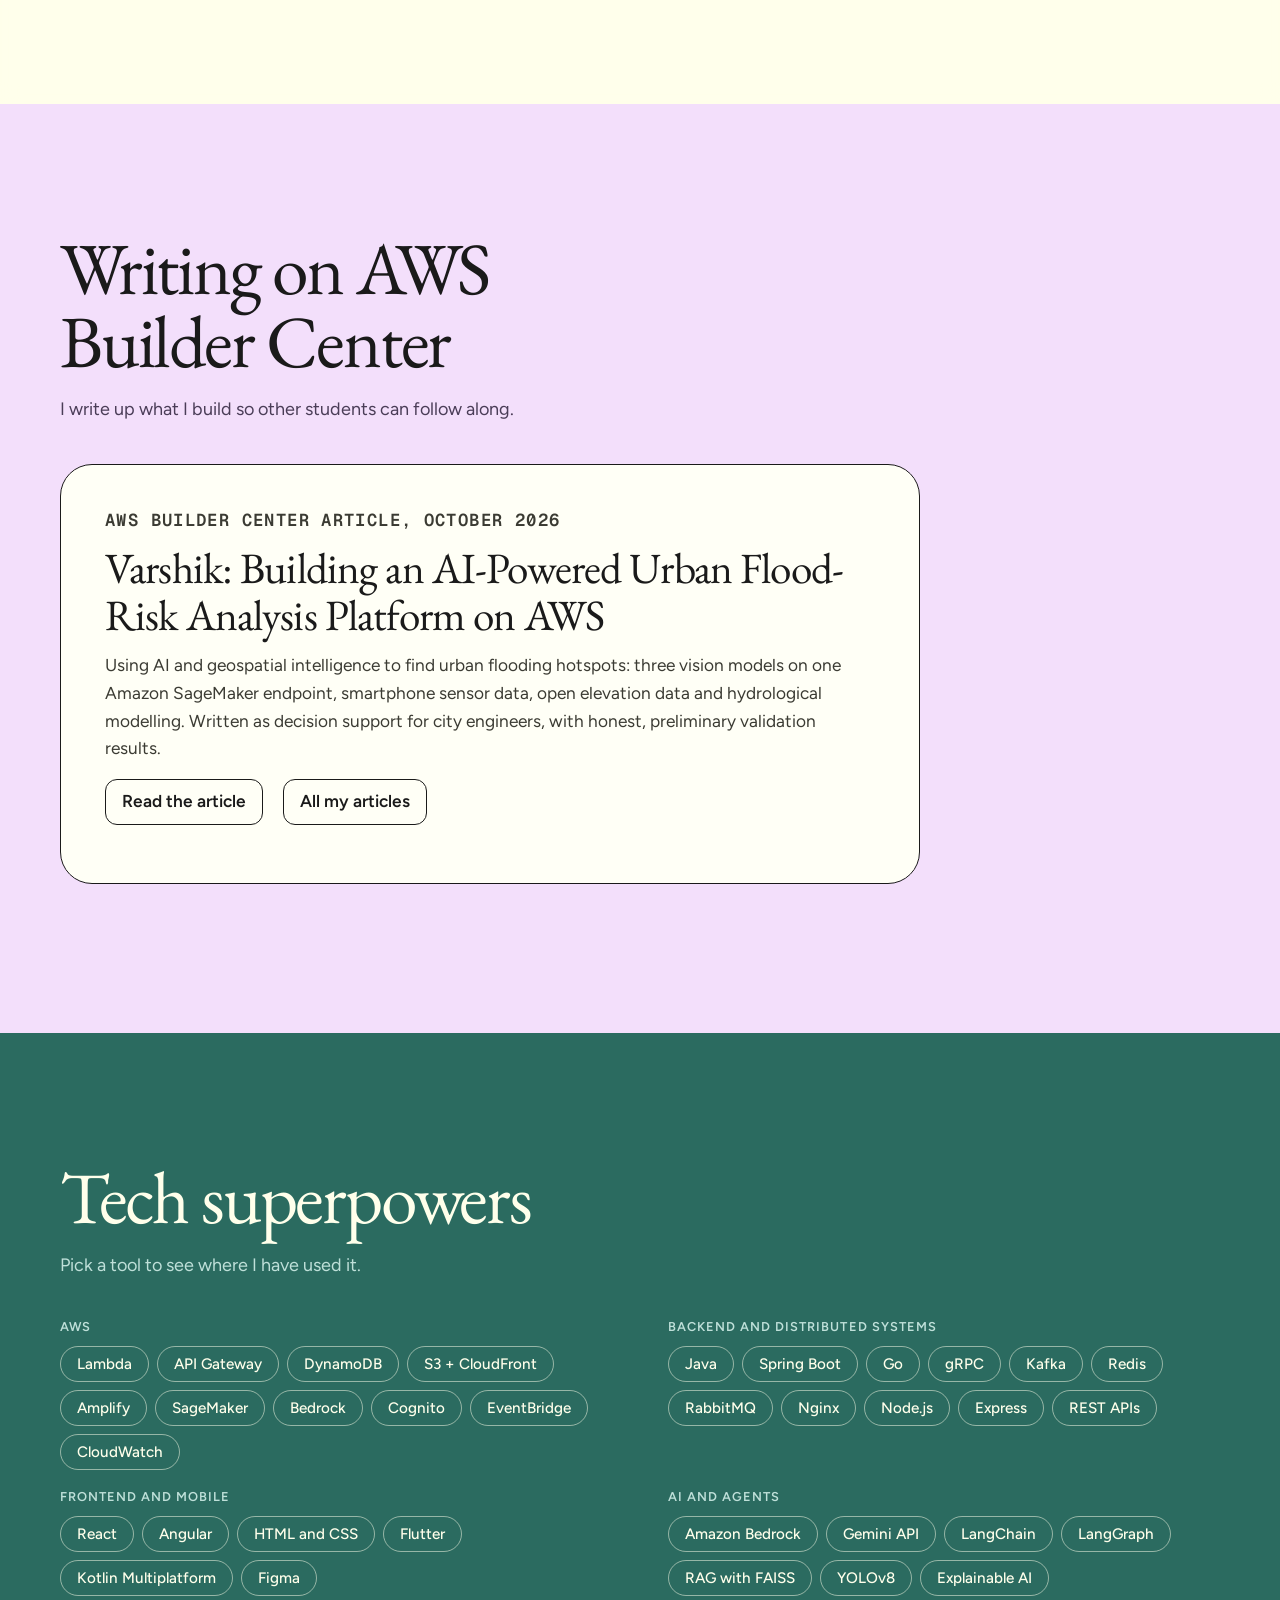
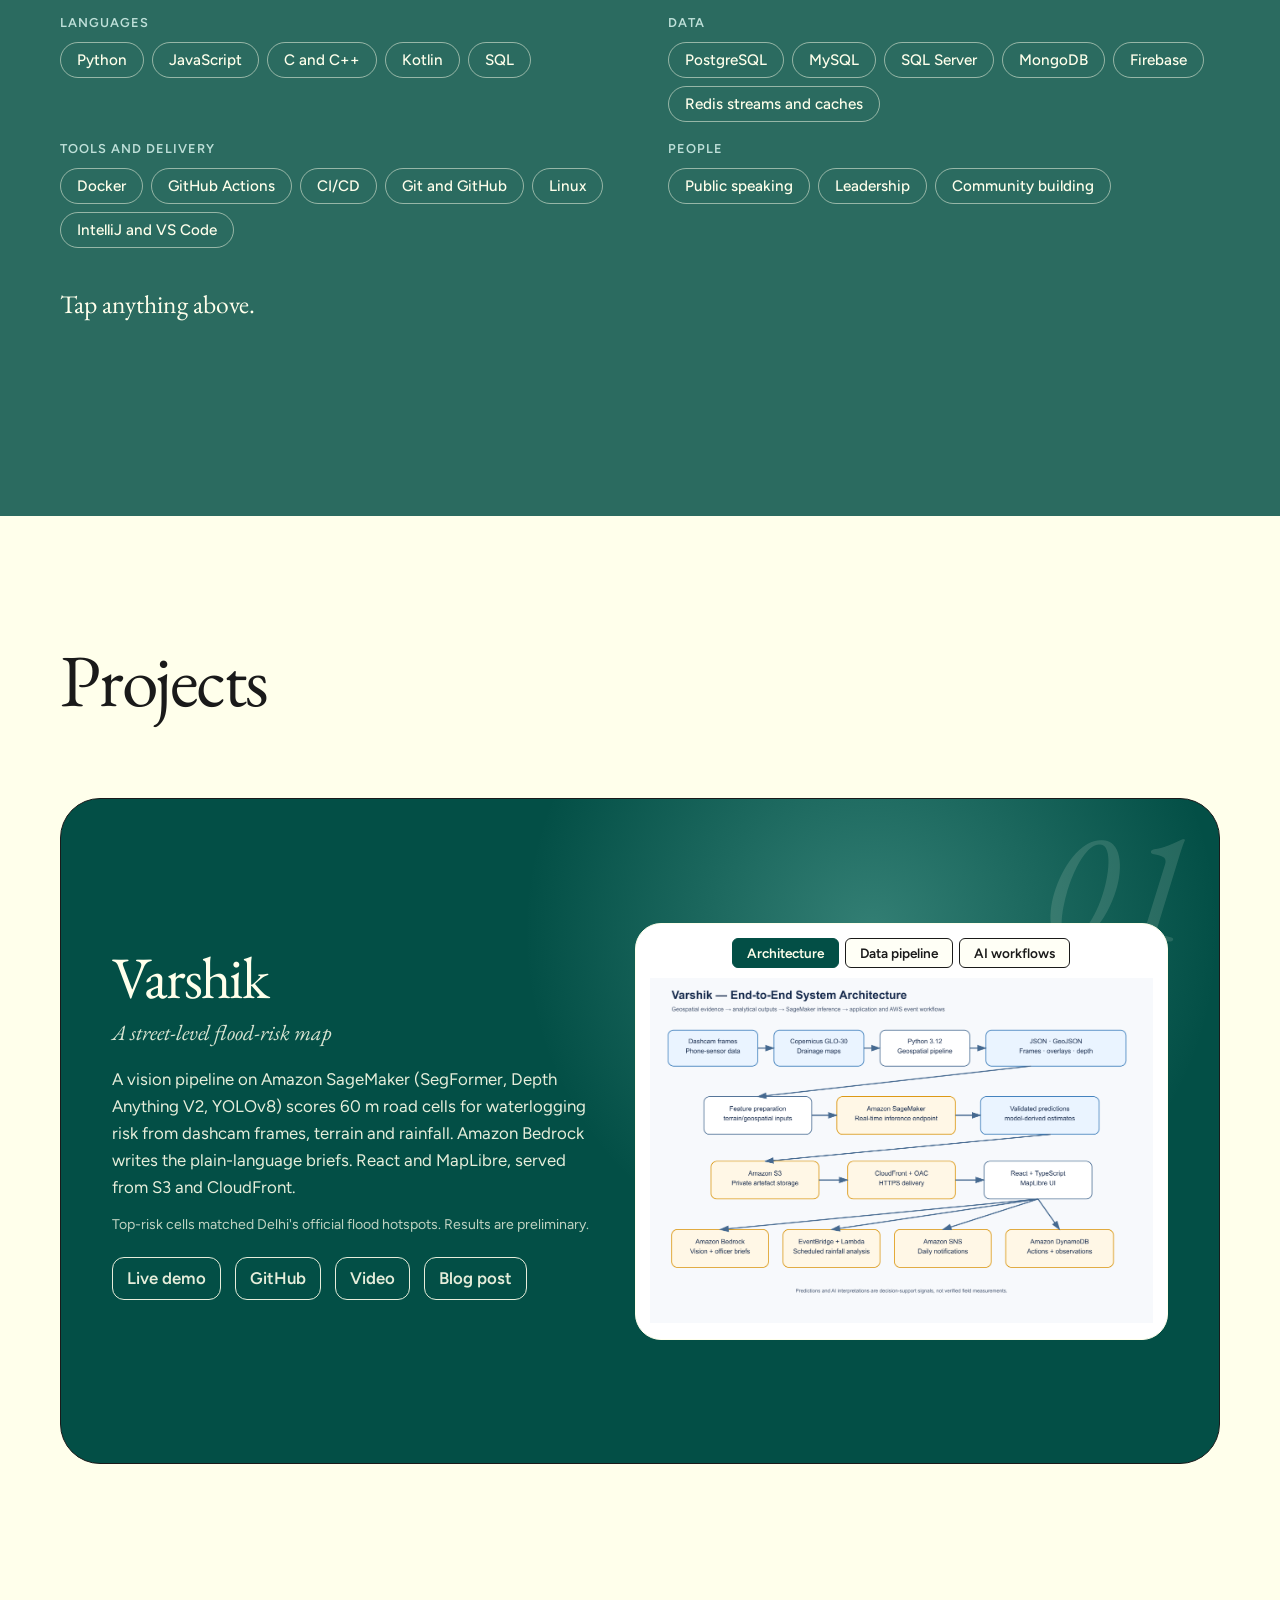
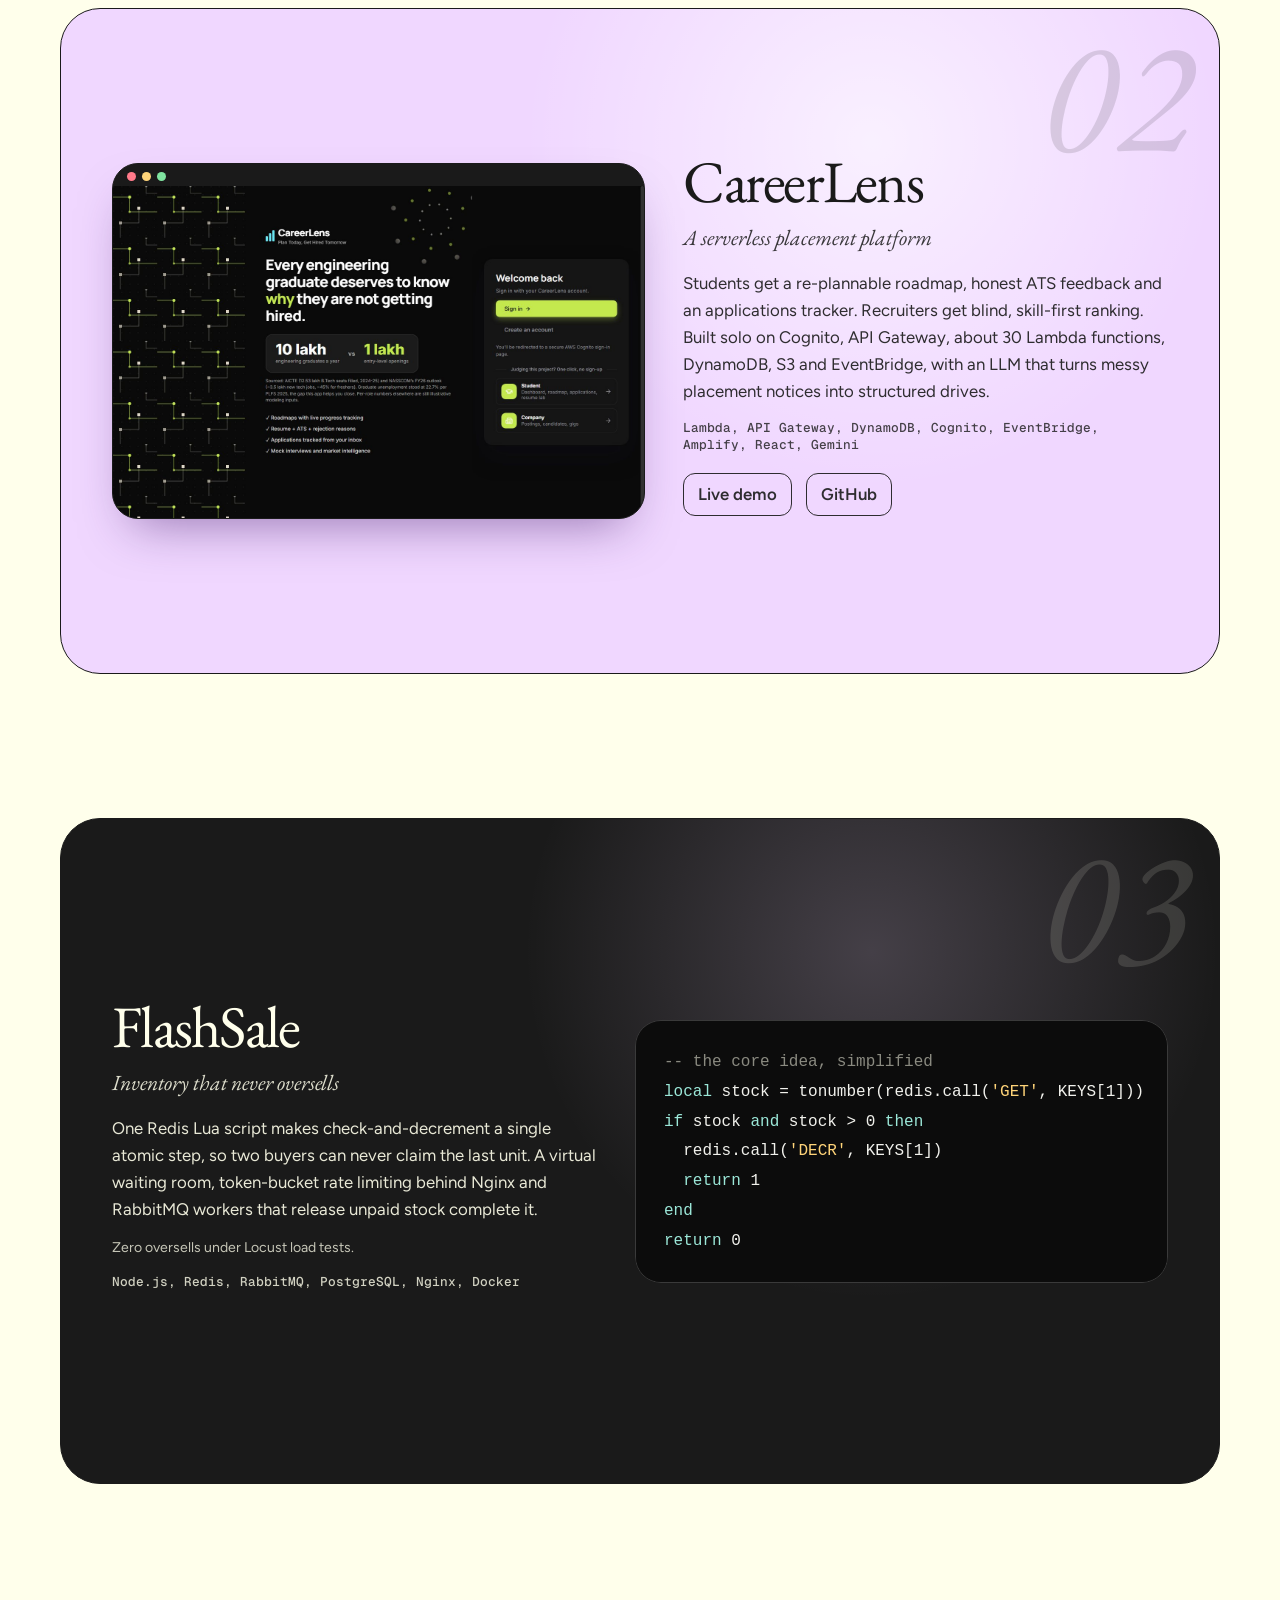
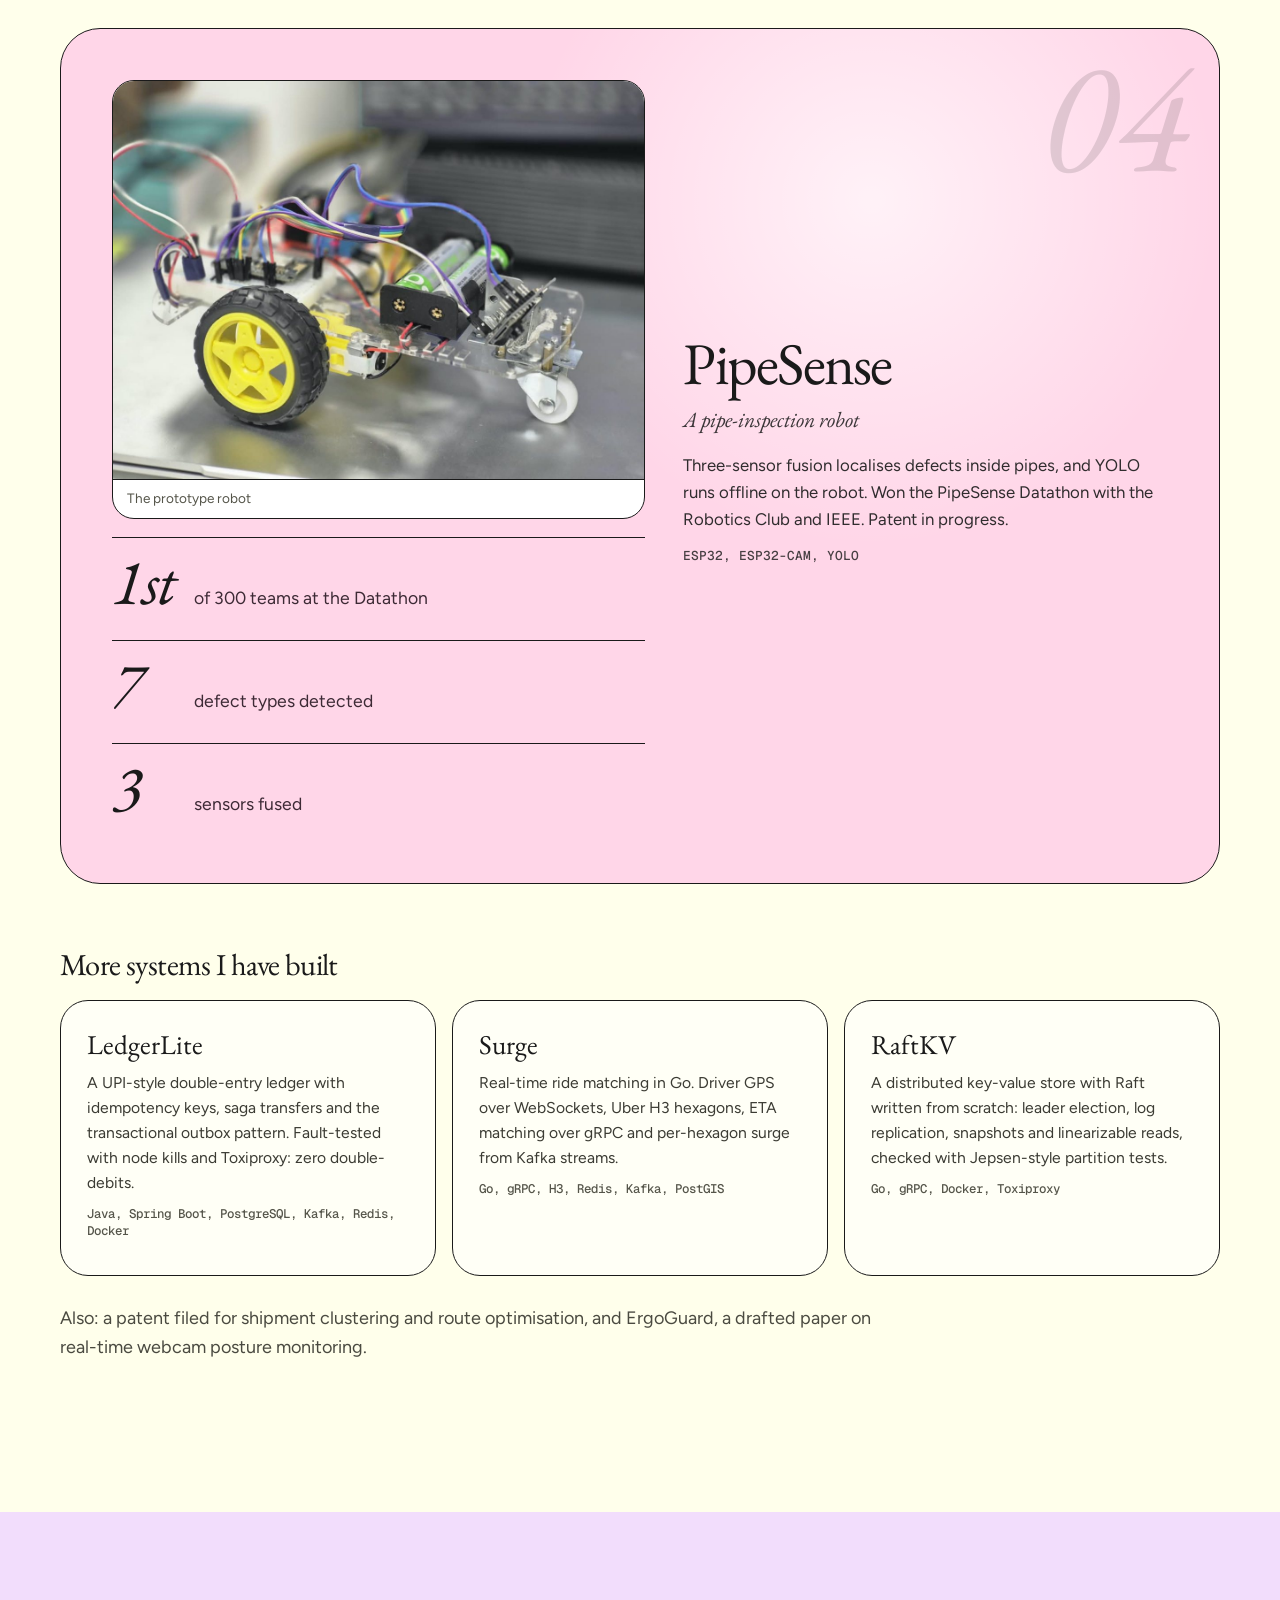
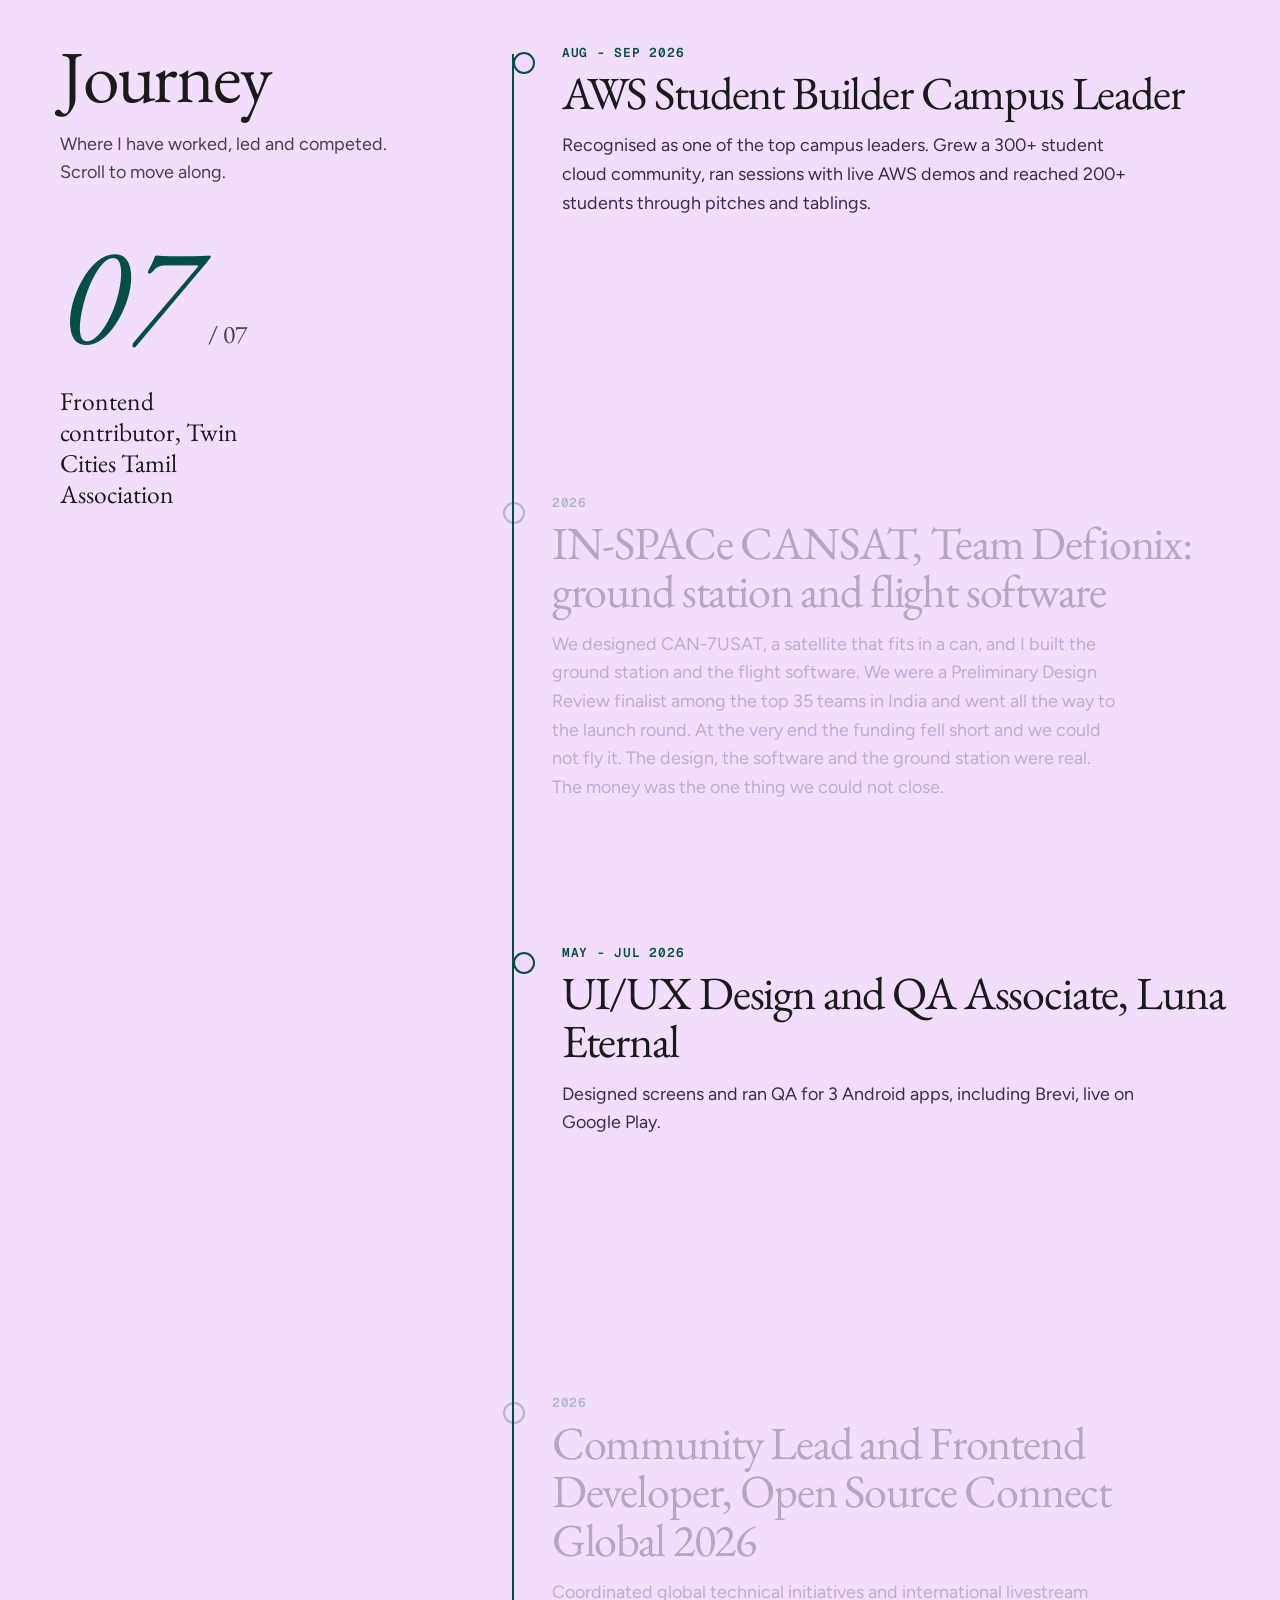
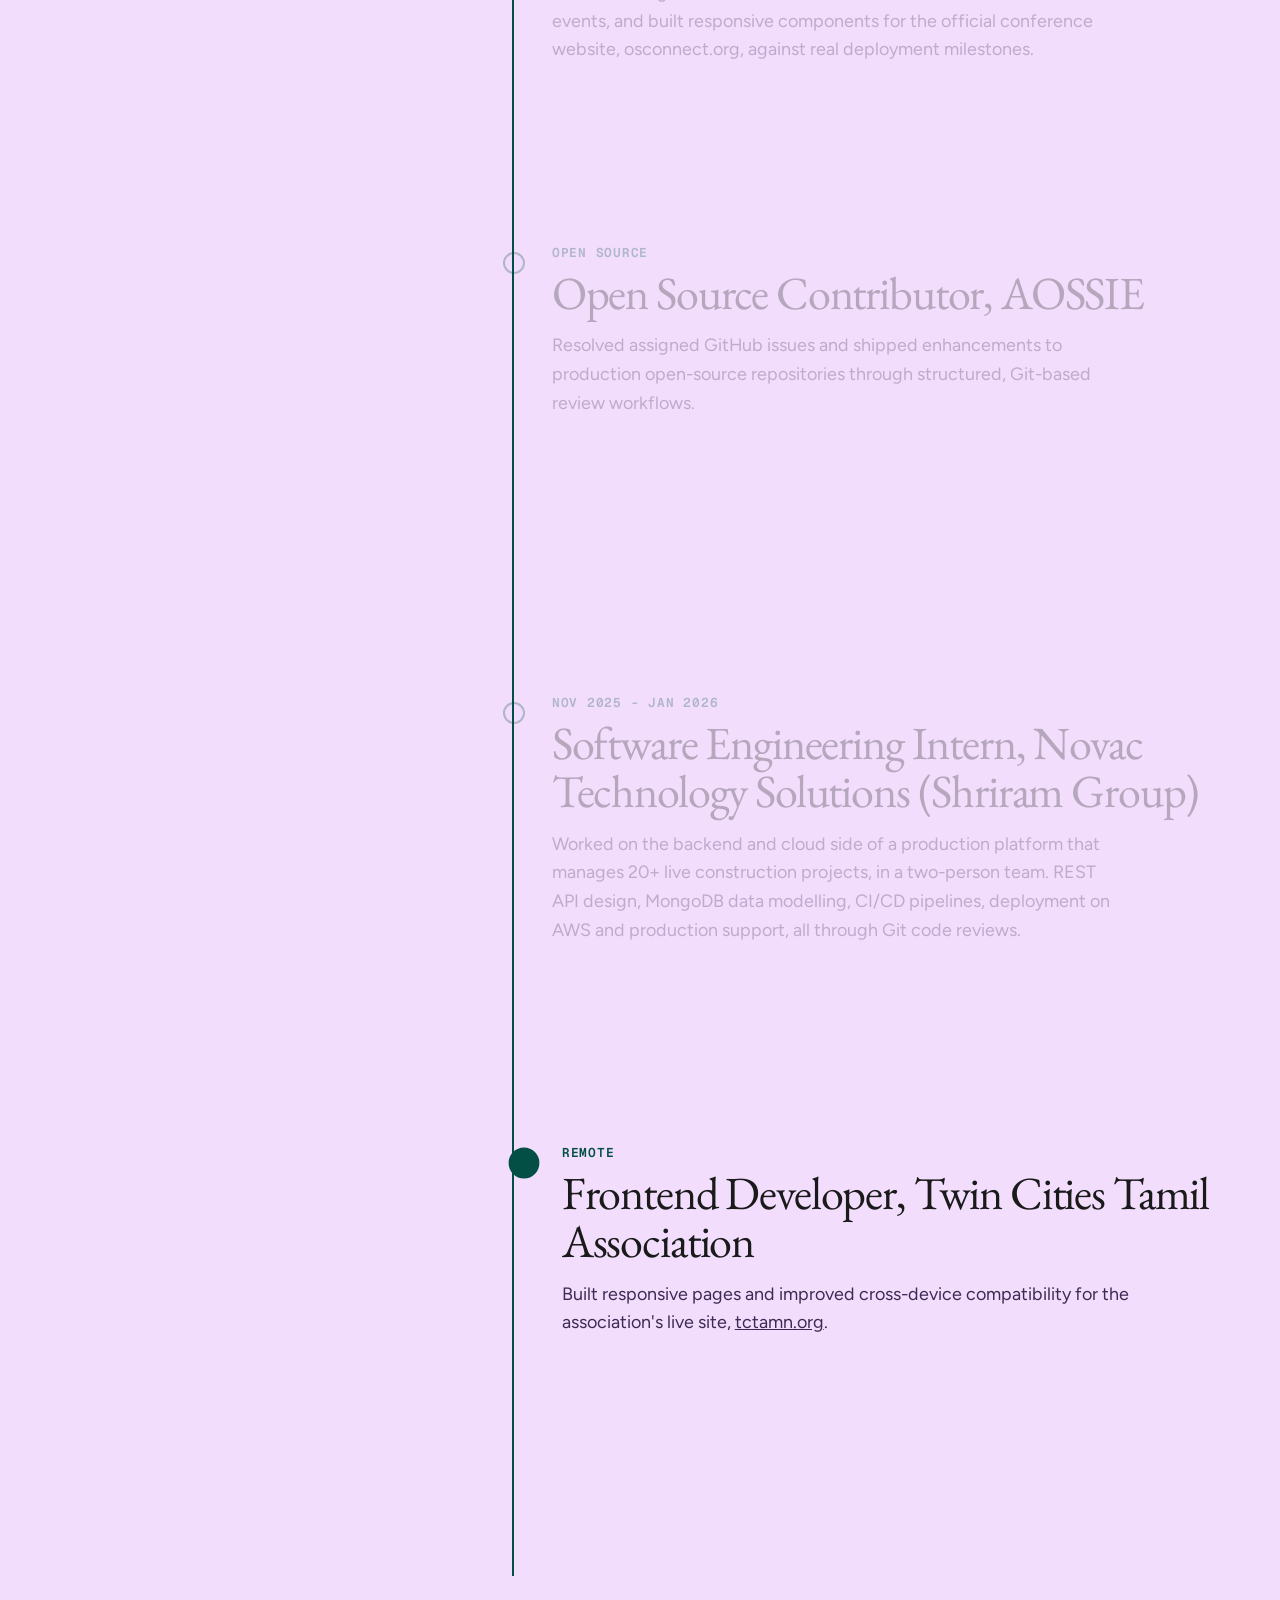
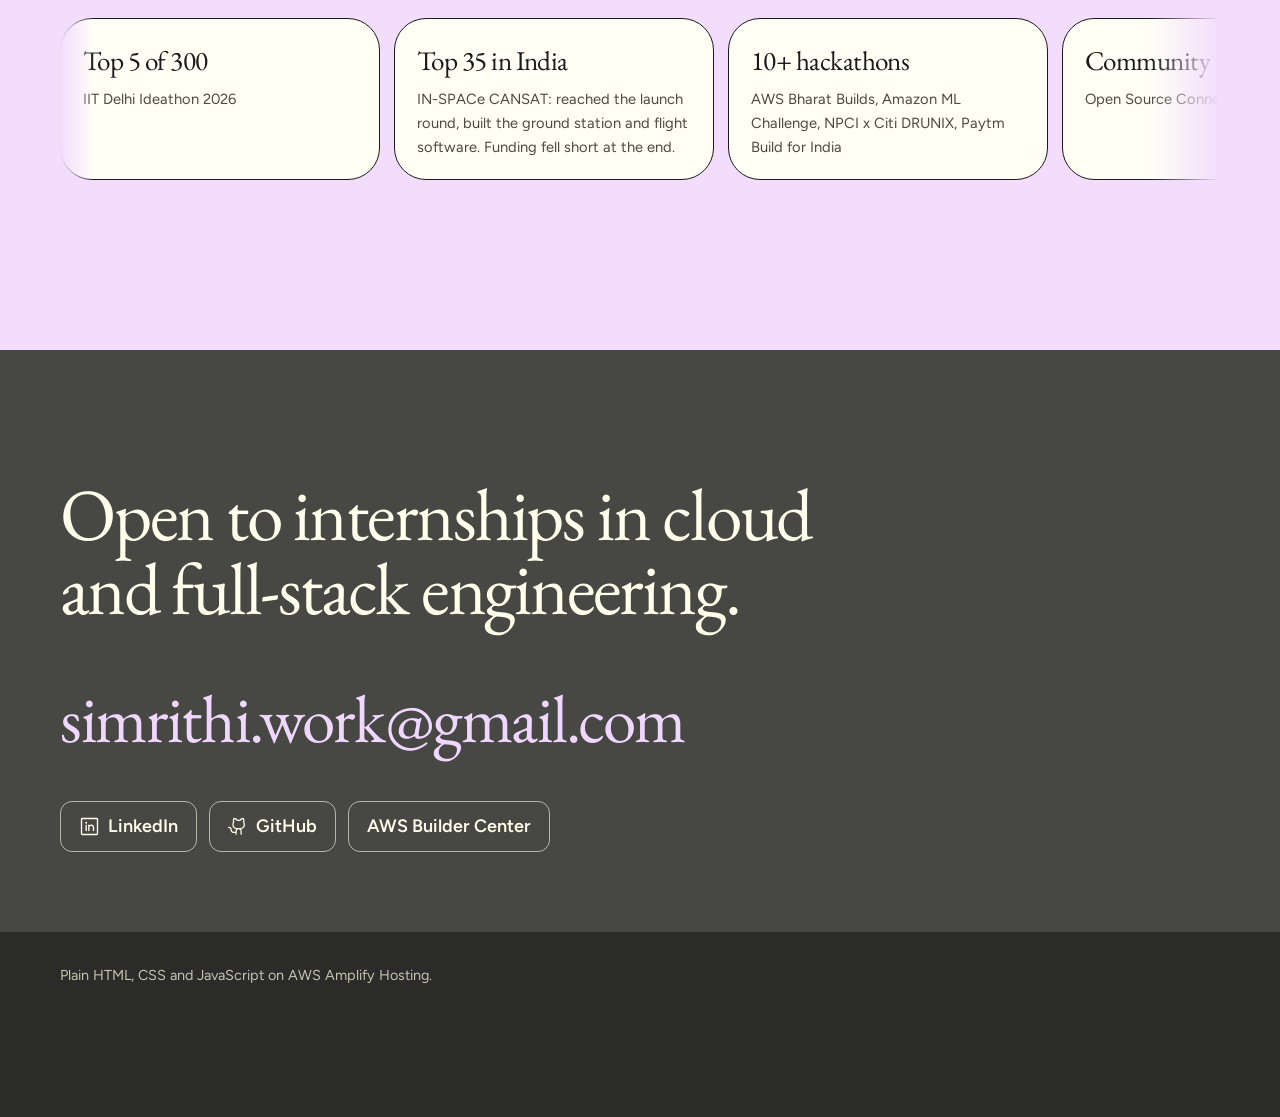
==== commit cd28c79d: "Whole site as a Three.js 3D world with scroll flythrough" ====
--- a/index.html
+++ b/index.html
@@ -20,6 +20,7 @@
 <body>
 <noscript><p style="margin:0;padding:14px;background:#034f46;color:#ffffeb;text-align:center">This portfolio is interactive. Please turn on JavaScript for the 3D ring, voice and animations. Links: <a style="color:#f0d7ff" href="https://github.com/simrithi">GitHub</a>, <a style="color:#f0d7ff" href="https://www.linkedin.com/in/simrithi-s/">LinkedIn</a>.</p></noscript>
 <a class="skip" href="#about">Skip to content</a>
+<canvas id="world" aria-hidden="true"></canvas>
 <div class="progress" id="progress" aria-hidden="true"></div>
 <div class="banner">Portfolio entry for the AWS Student Builder Challenge</div>
 
@@ -462,6 +463,8 @@
 </aside>
 <nav class="dots" id="dots" aria-label="Sections"></nav>
 
+<script src="assets/vendor/three.min.js"></script>
 <script src="app.js"></script>
+<script src="world.js"></script>
 </body>
 </html>
--- a/styles.css
+++ b/styles.css
@@ -782,3 +782,29 @@
 .vg-set .chk[title] { cursor: help; }
 .vlog .own-tag.clone { background: #8d5fd3; }
 .vg-note { margin: 0; padding: 0 20px 10px; font-size: .8rem; color: #55554a; }
+
+/* ===== The whole site as a 3D world (Three.js scroll flythrough) ===== */
+#world { display: none; }
+html.gl { background: #ffffeb; }
+html.gl #world { display: block; position: fixed; inset: 0; width: 100%; height: 100%; z-index: -1; }
+html.gl body { background: transparent; background-image: none; }
+html.gl #ridges, html.gl .hero::before, html.gl .hero::after { display: none; }
+html.gl .ring { opacity: .8; }
+html.gl .block { margin-top: 0; border-radius: 0; padding-top: clamp(72px, 10vw, 130px); backdrop-filter: blur(10px); -webkit-backdrop-filter: blur(10px); }
+html.gl .block::before { display: none; }
+html.gl #about { background: rgba(26, 26, 26, .84); }
+html.gl #moments { background: transparent; backdrop-filter: none; -webkit-backdrop-filter: none; min-height: 118vh; }
+html.gl #watch { background: rgba(255, 255, 235, .82); }
+html.gl #writing { background: rgba(240, 215, 255, .8); }
+html.gl #skills { background: rgba(3, 79, 70, .84); }
+html.gl #projects { background: rgba(255, 255, 235, .84); }
+html.gl #journey { background: rgba(240, 215, 255, .84); }
+html.gl #contact { background: rgba(26, 26, 26, .8); }
+html.gl .foot { background: rgba(26, 26, 26, .92); }
+html.gl .ring3d { height: 72vh; pointer-events: none; }
+html.gl .ring3d .r3-stage { display: none; }
+html.gl .r3-detail { display: none; }
+html.gl .moments h2, html.gl .moments .section-sub { text-shadow: 0 2px 18px rgba(0, 0, 0, .35); }
+html.gl .r3-hint { bottom: 8vh; }
+html.gl .hero-copy { text-shadow: 0 0 22px #ffffeb, 0 0 8px #ffffeb; }
+@media (max-width: 760px) { html.gl #moments { min-height: 100vh; } html.gl .ring3d { height: 62vh; } }
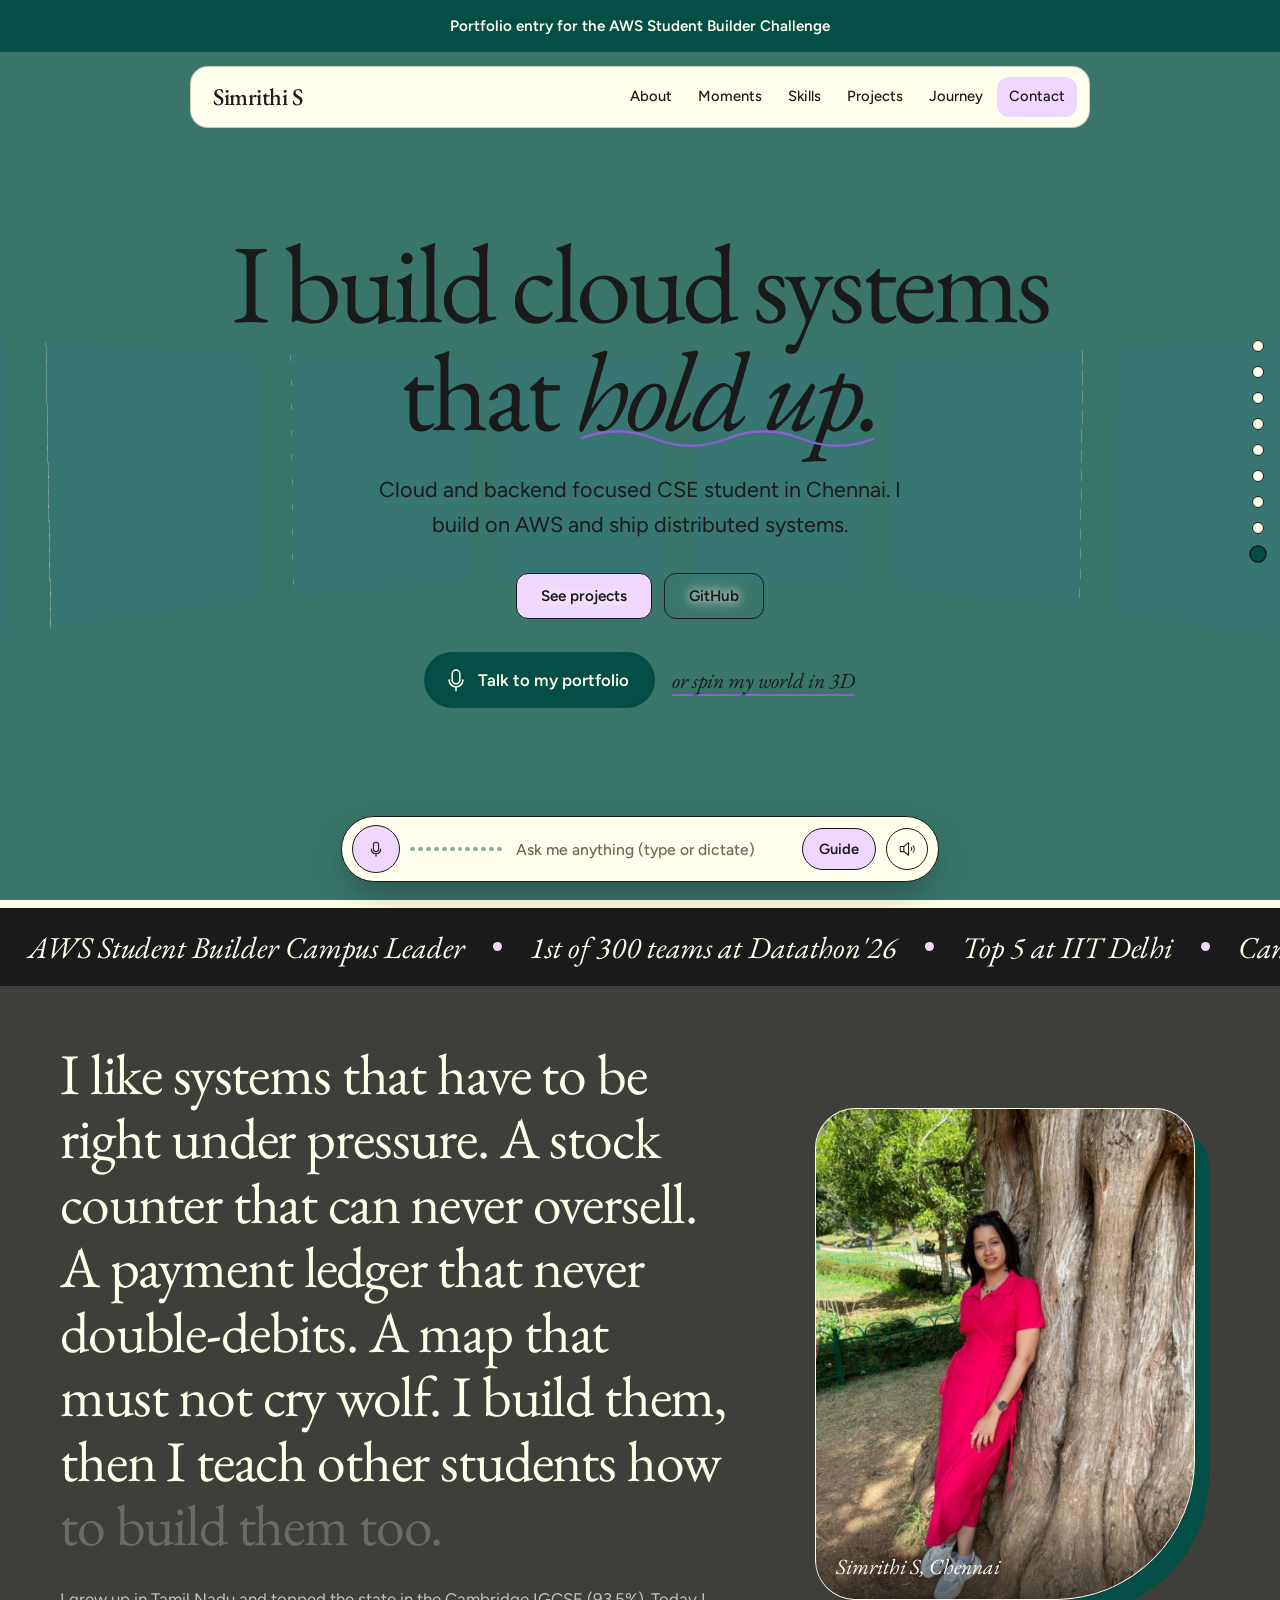
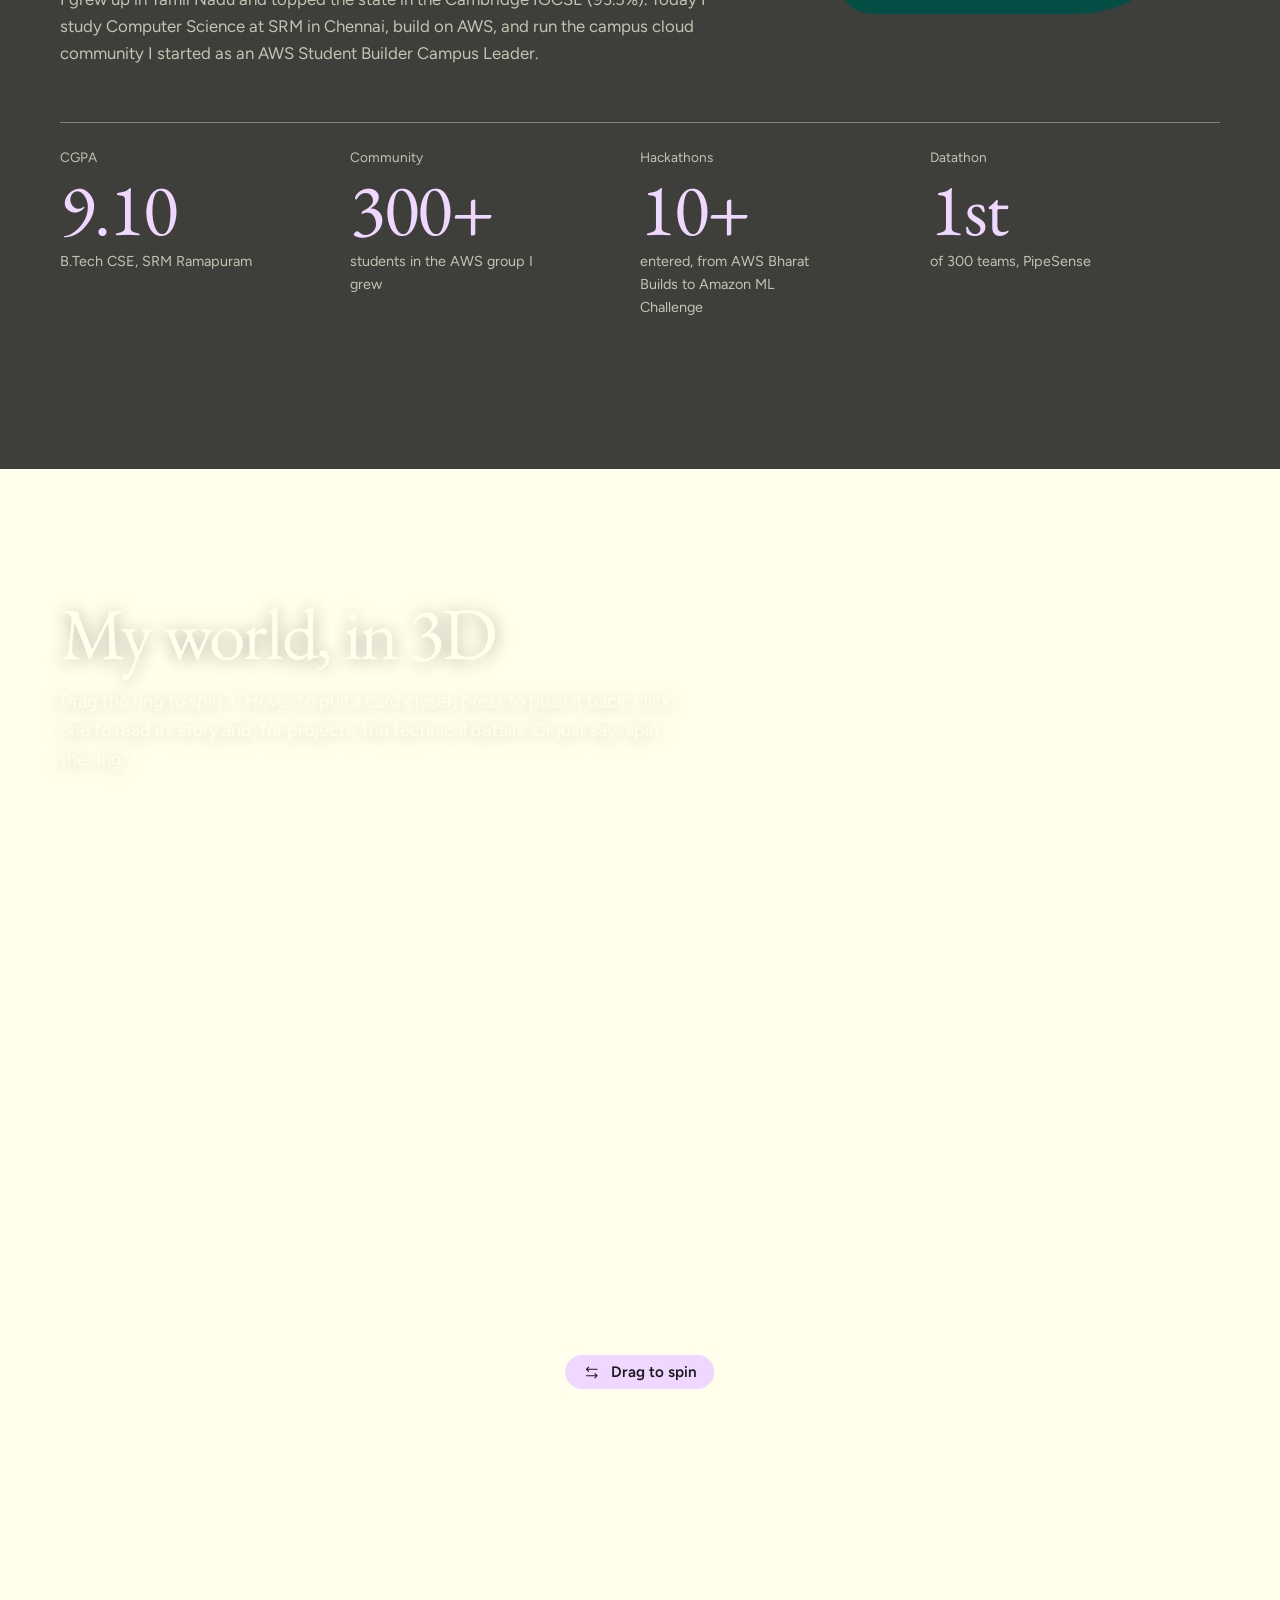
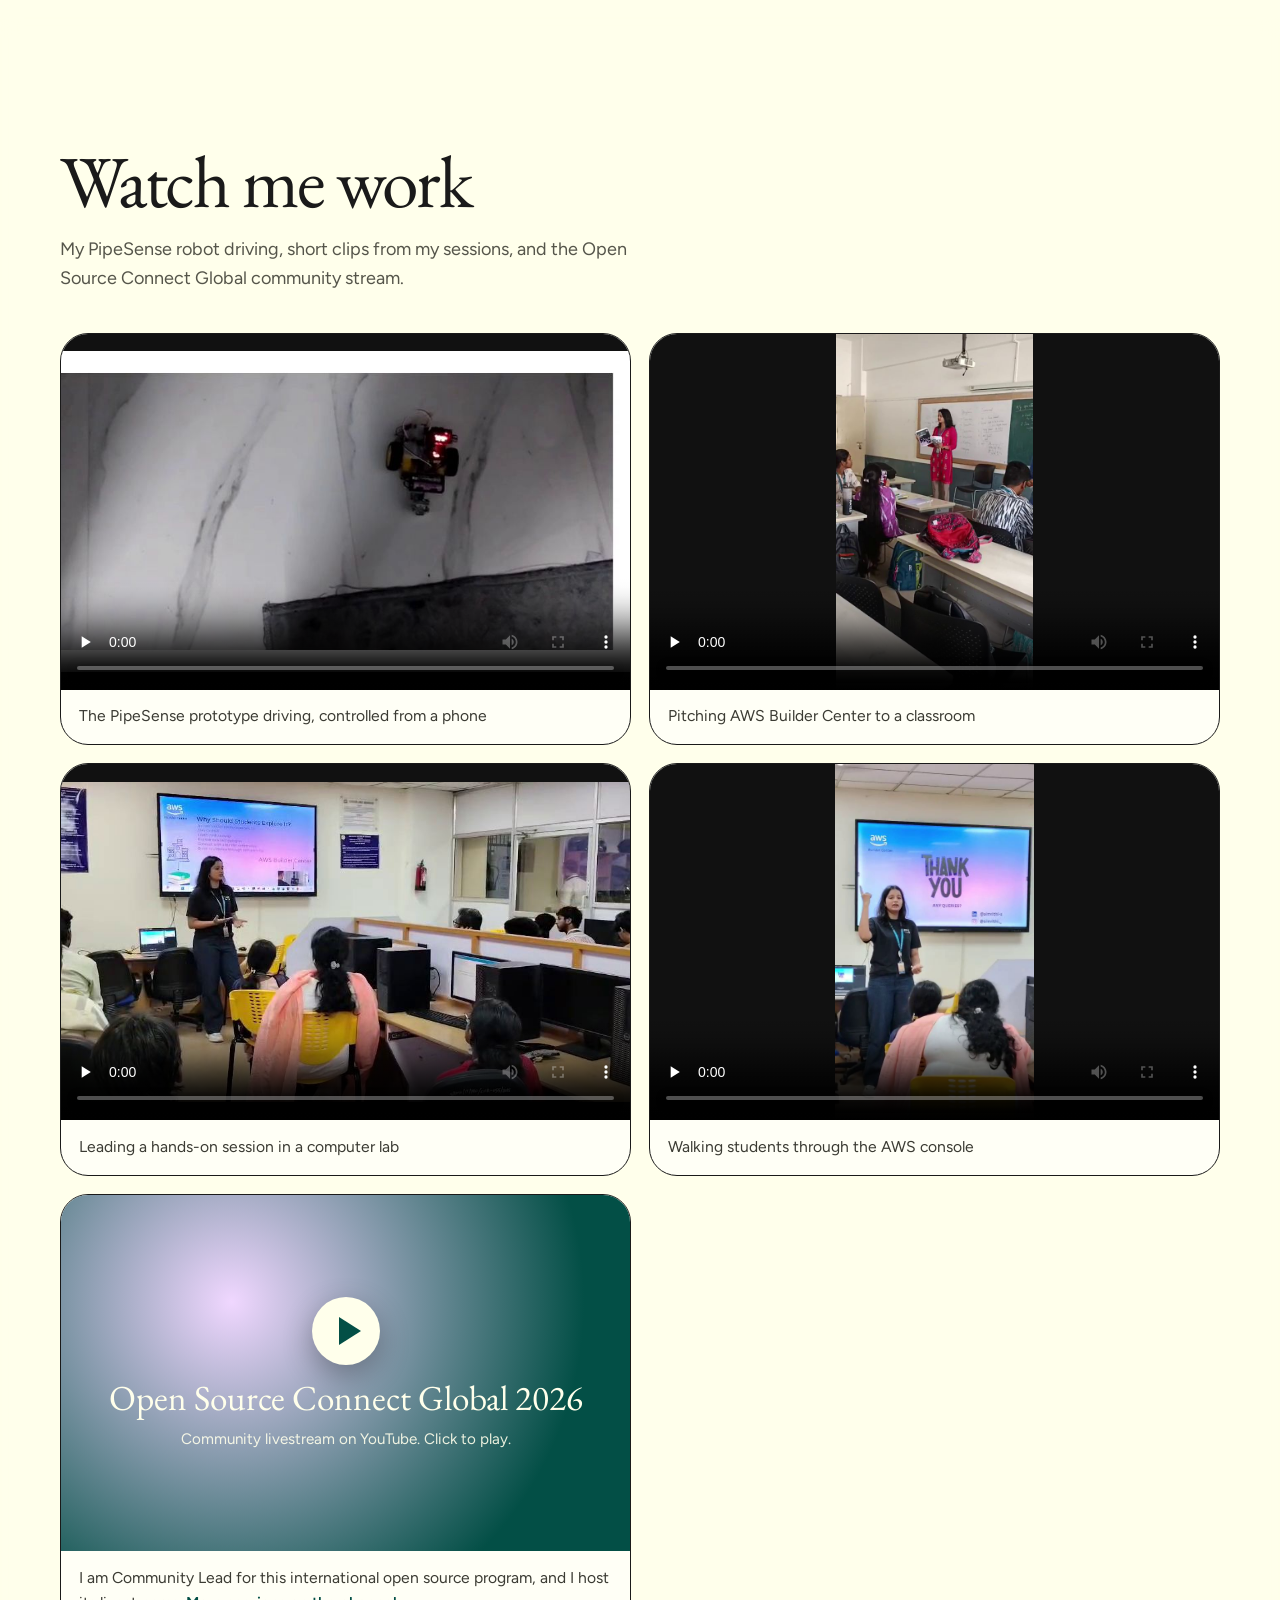
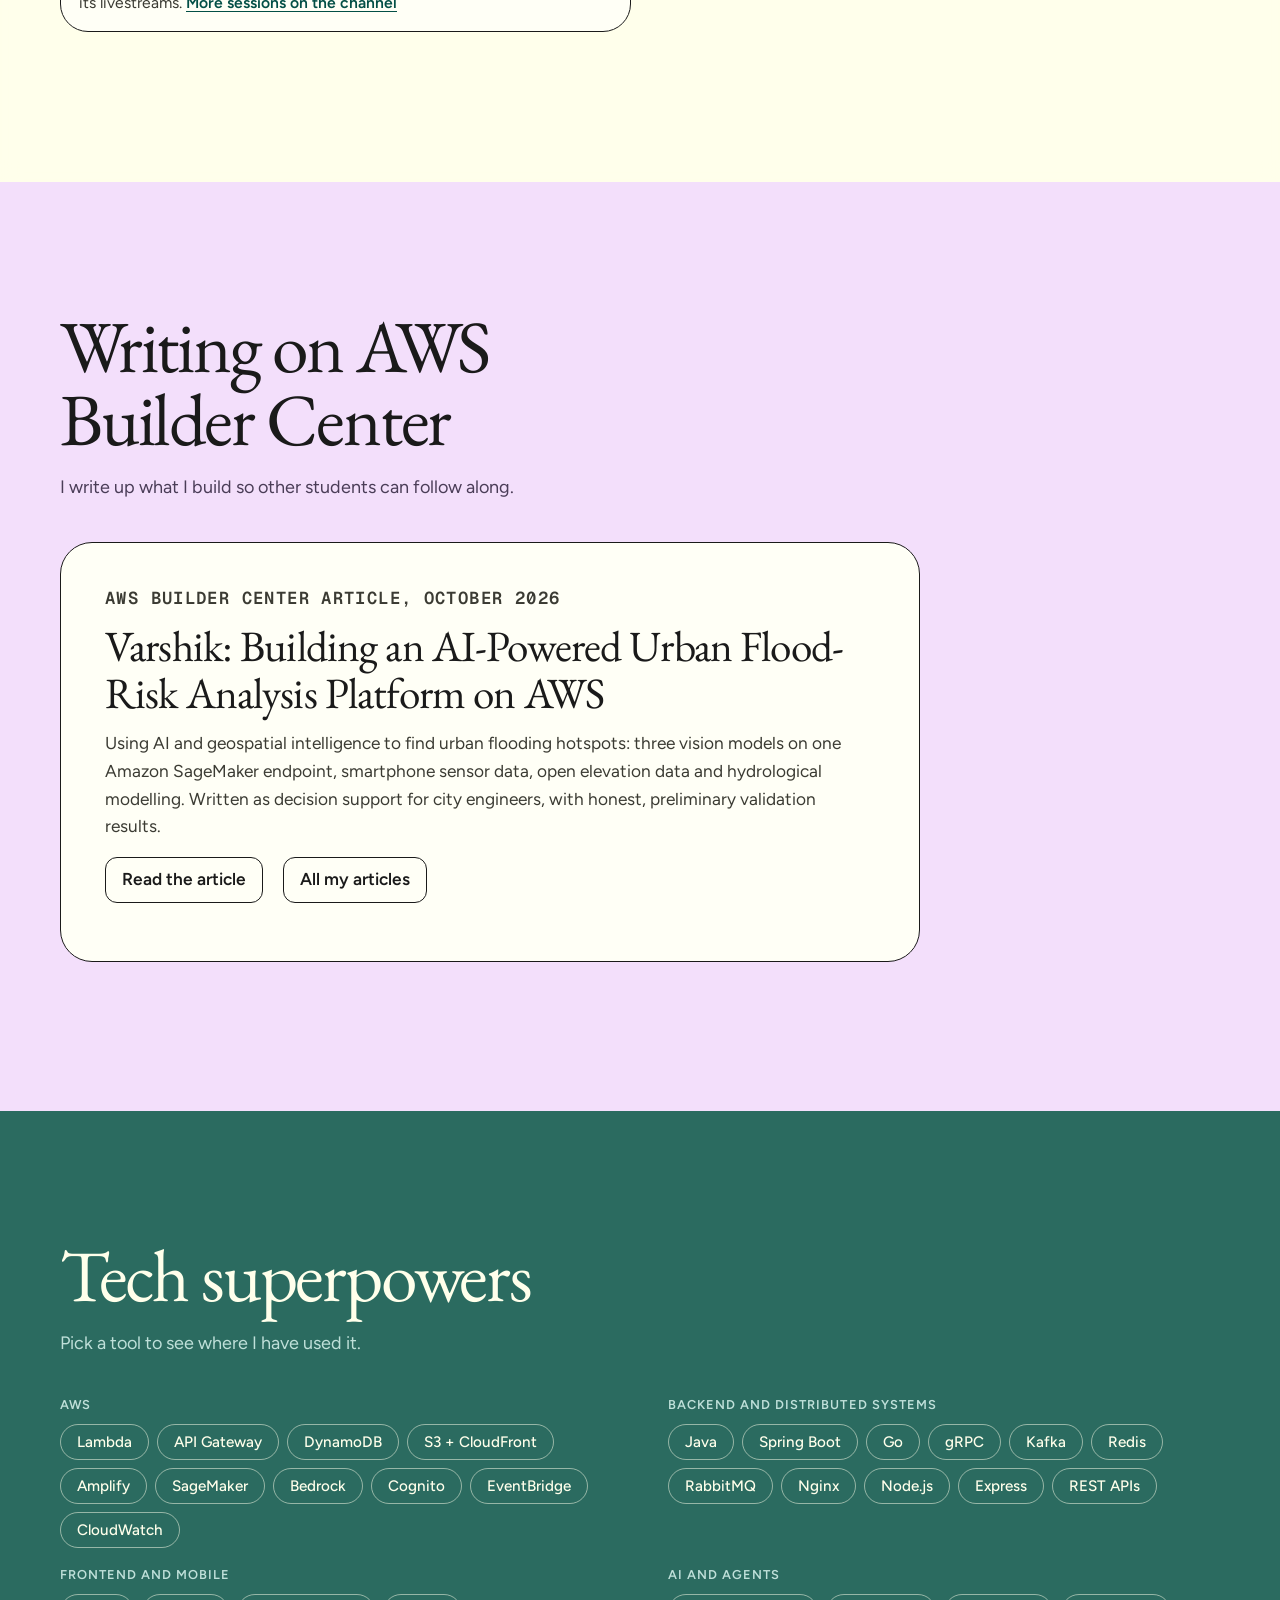
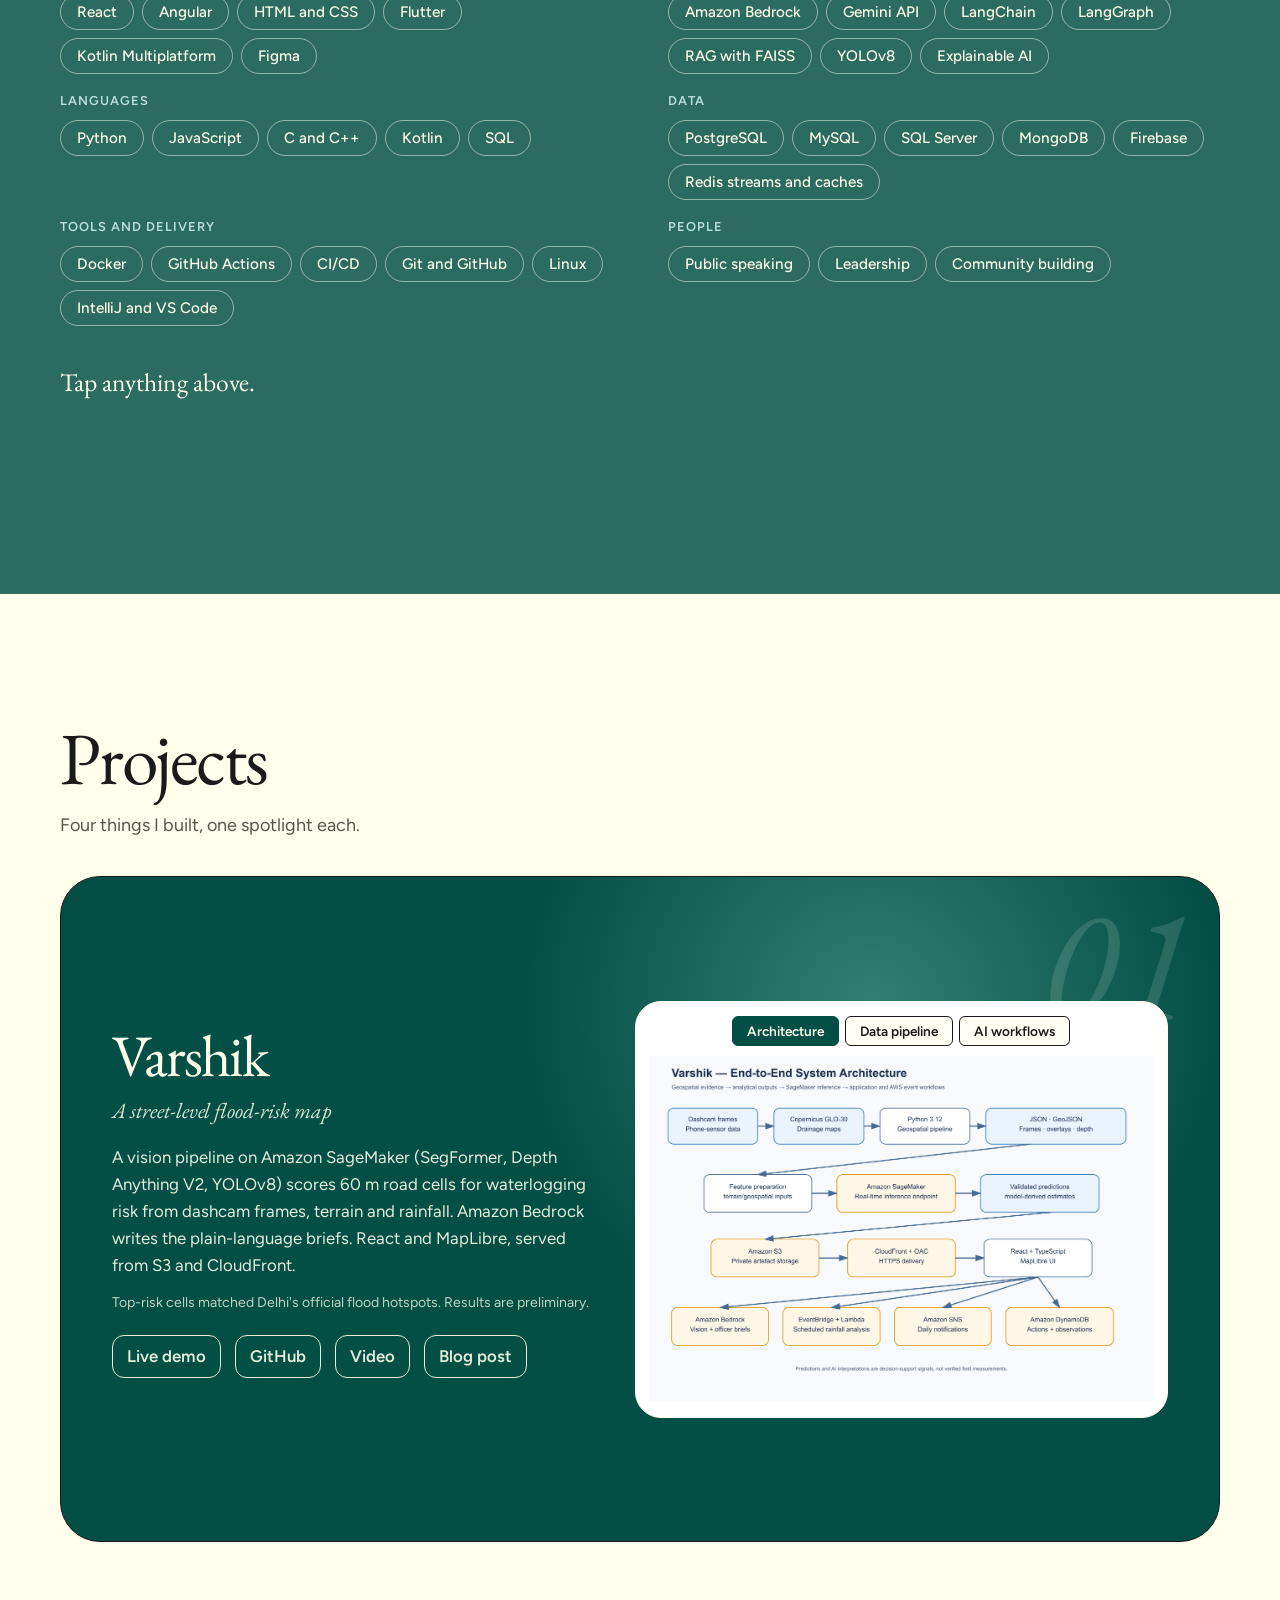
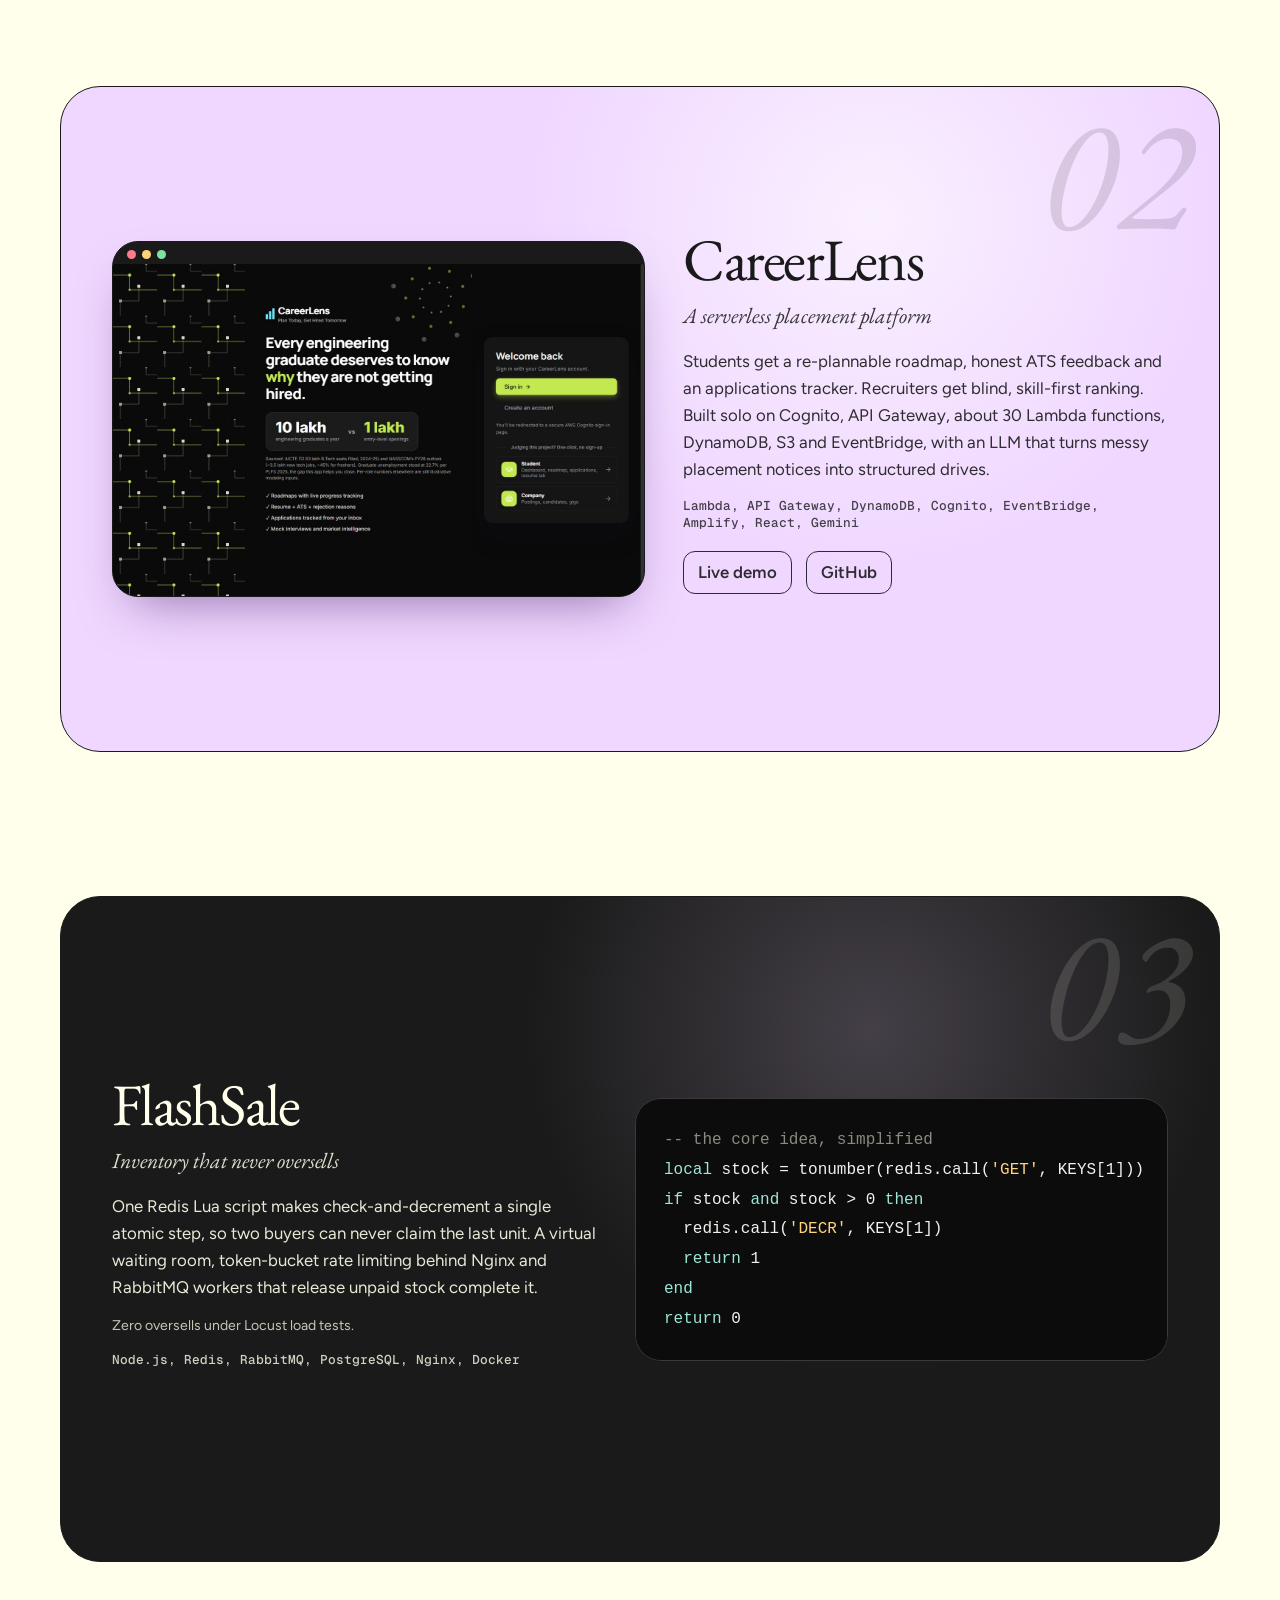
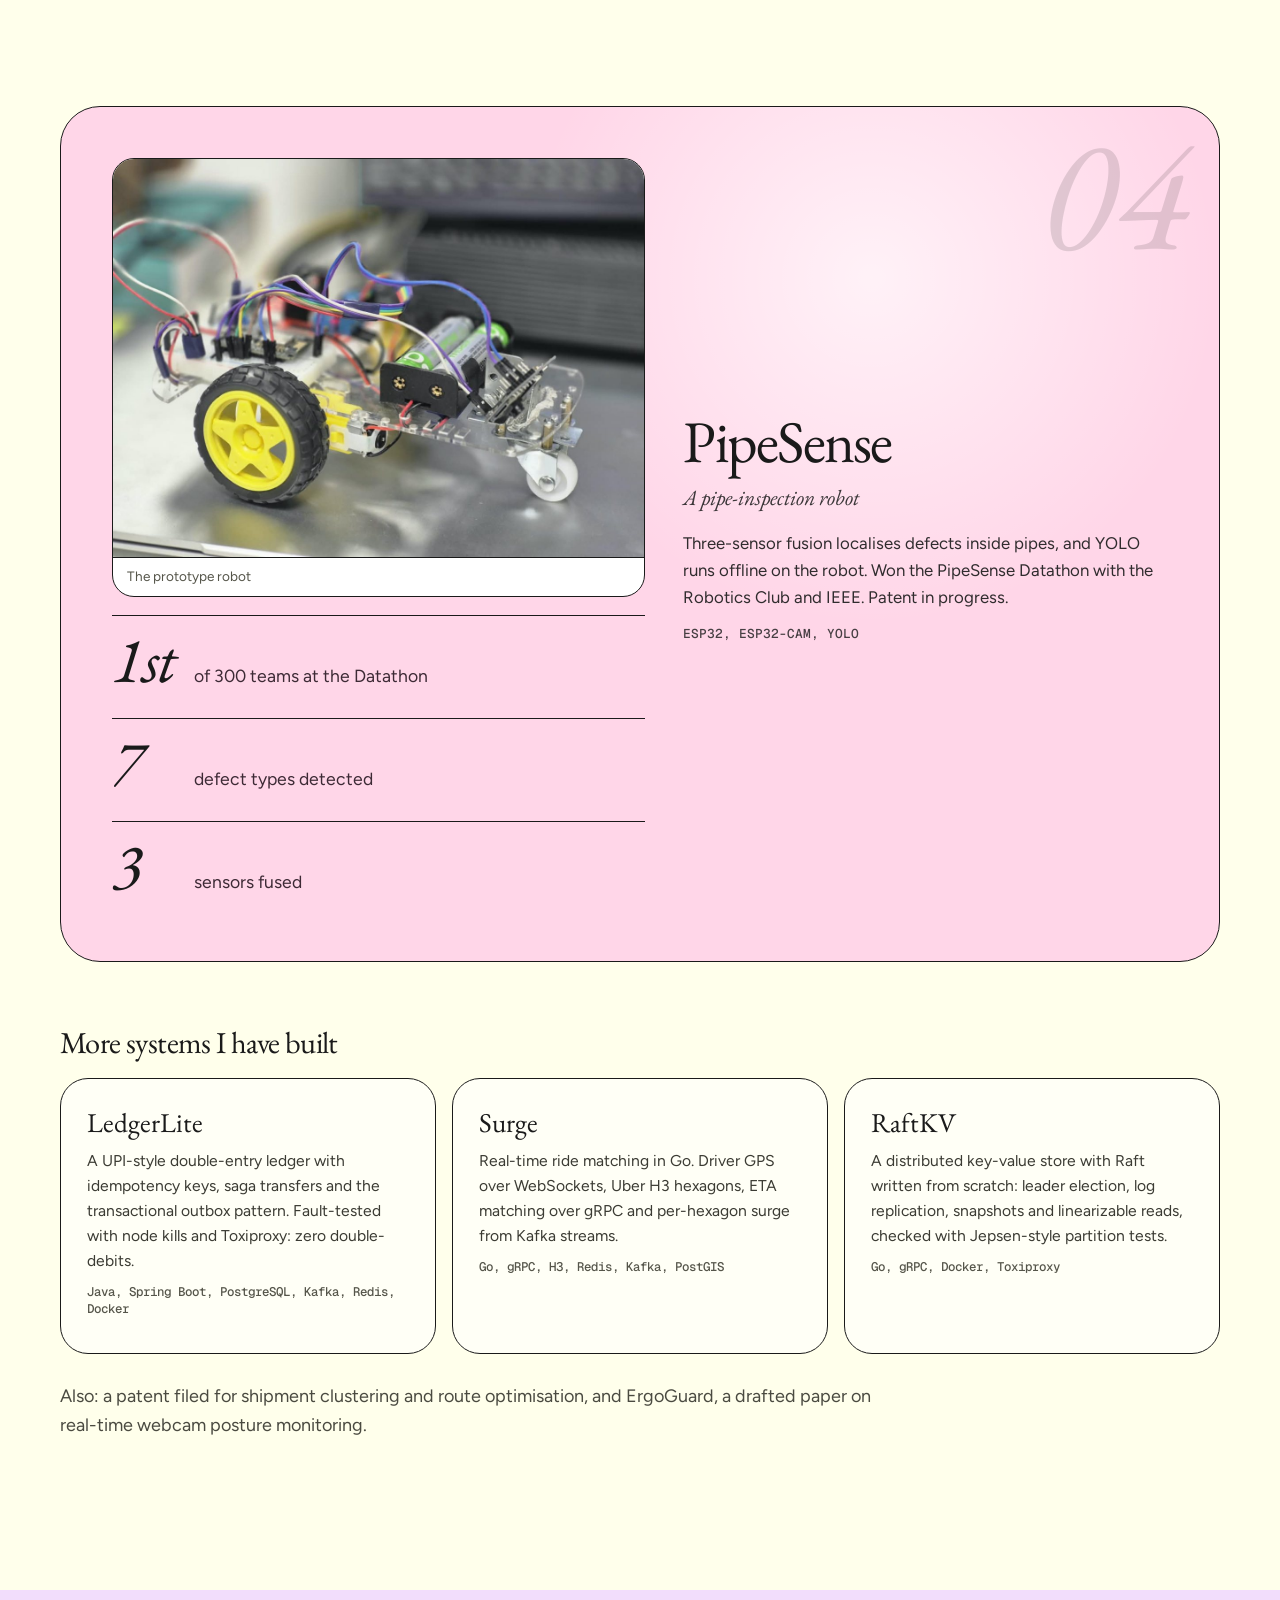
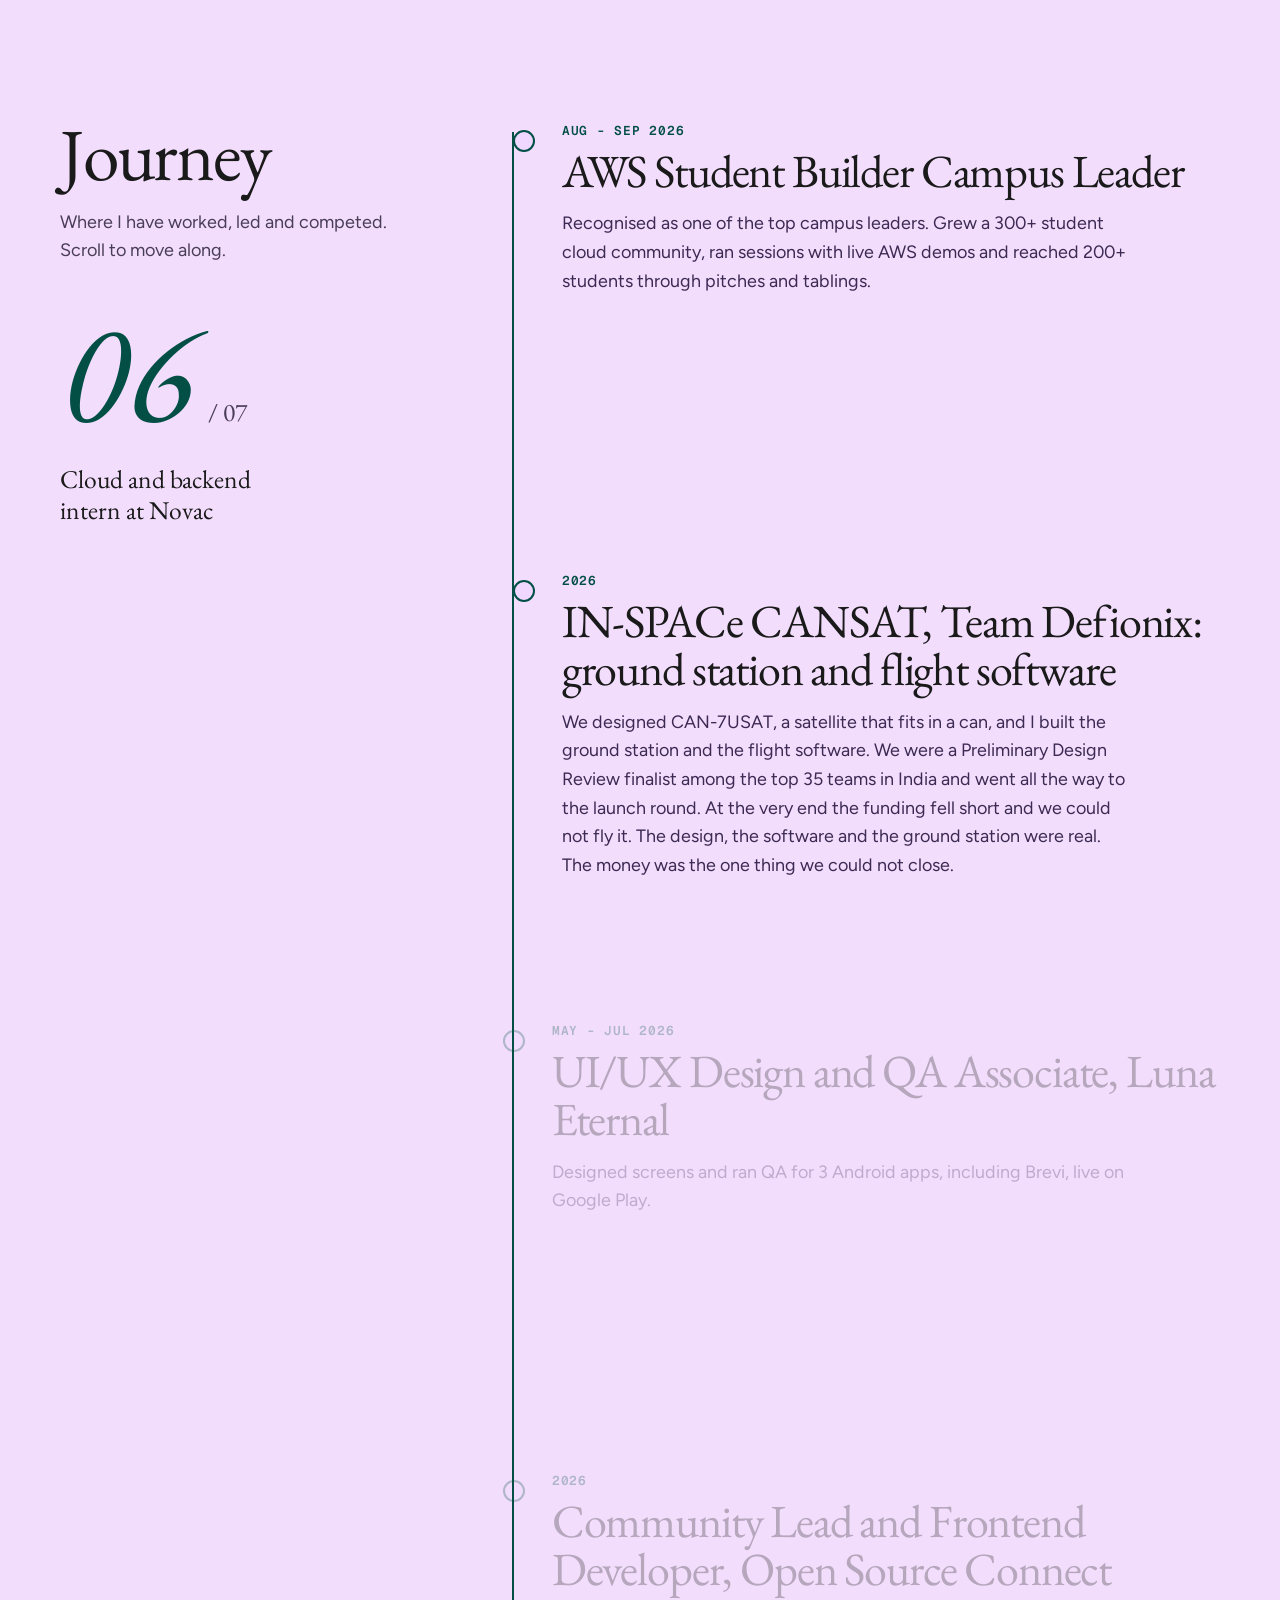
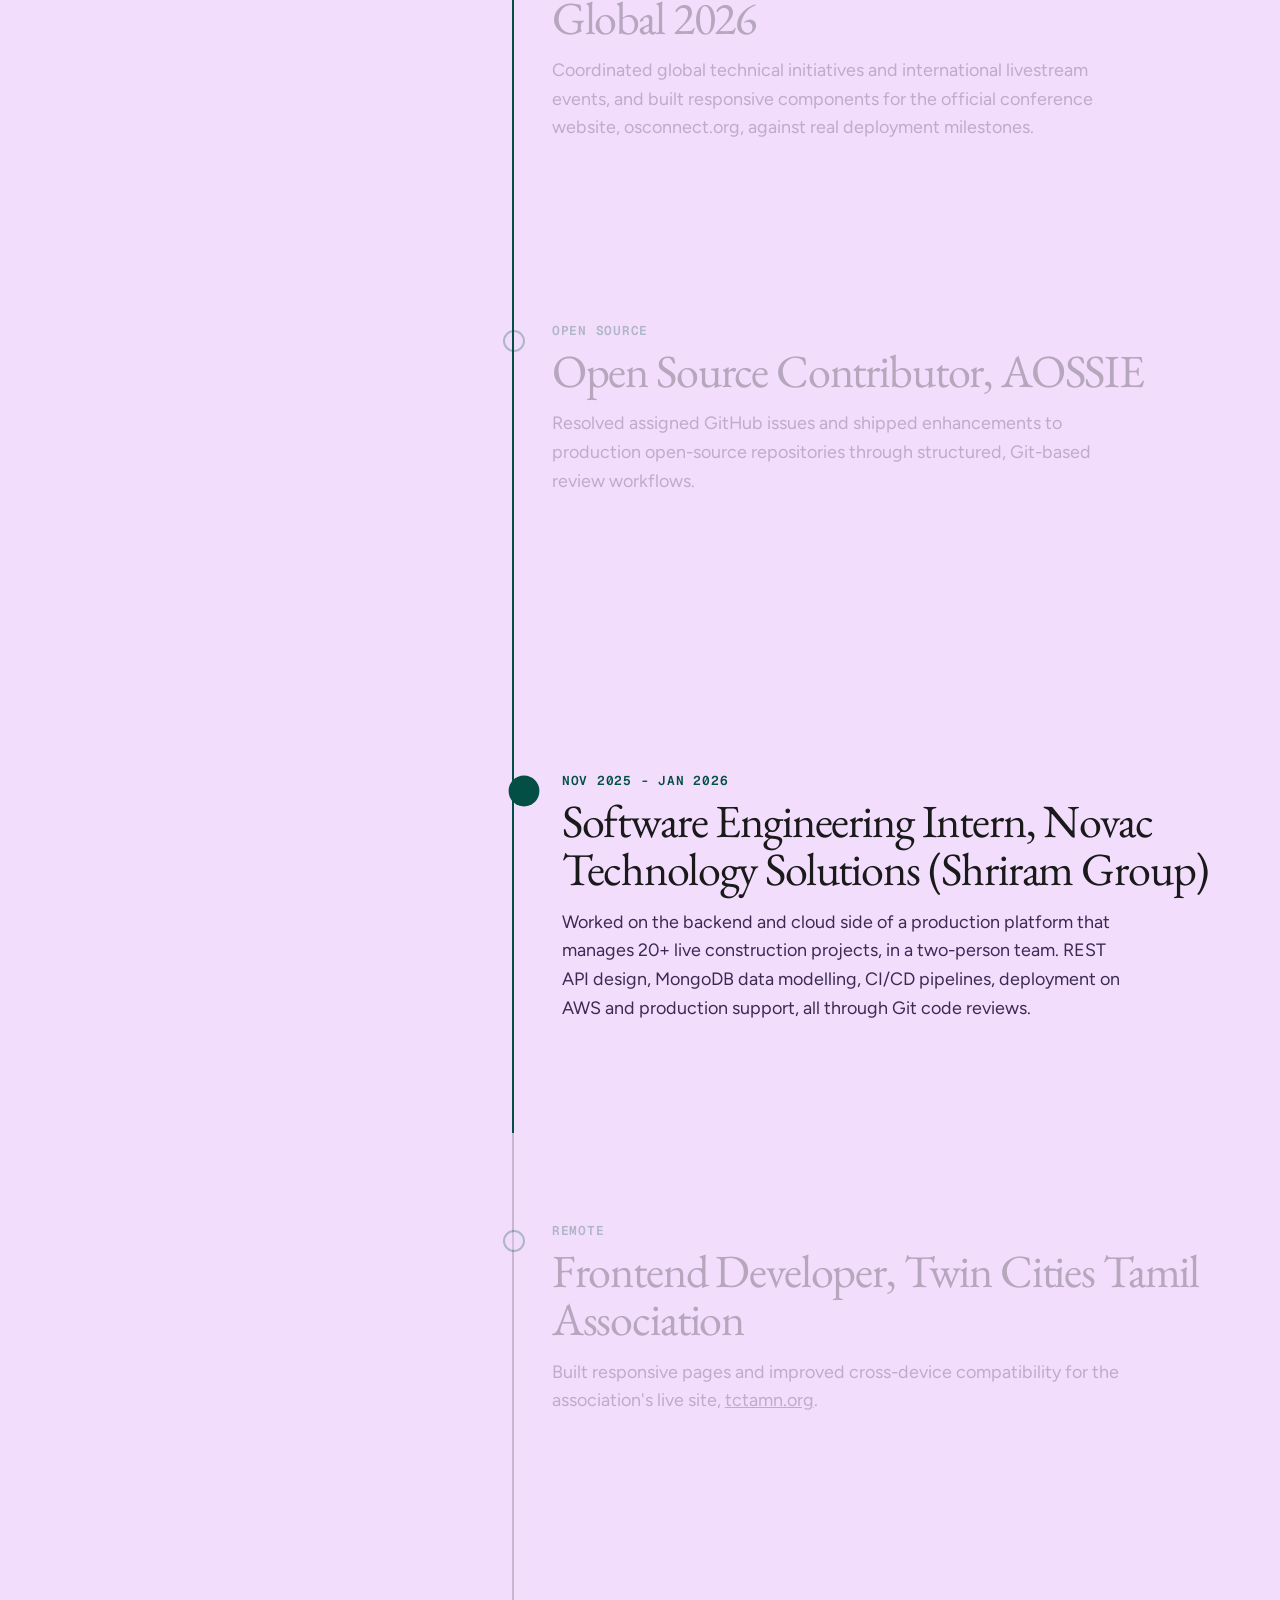
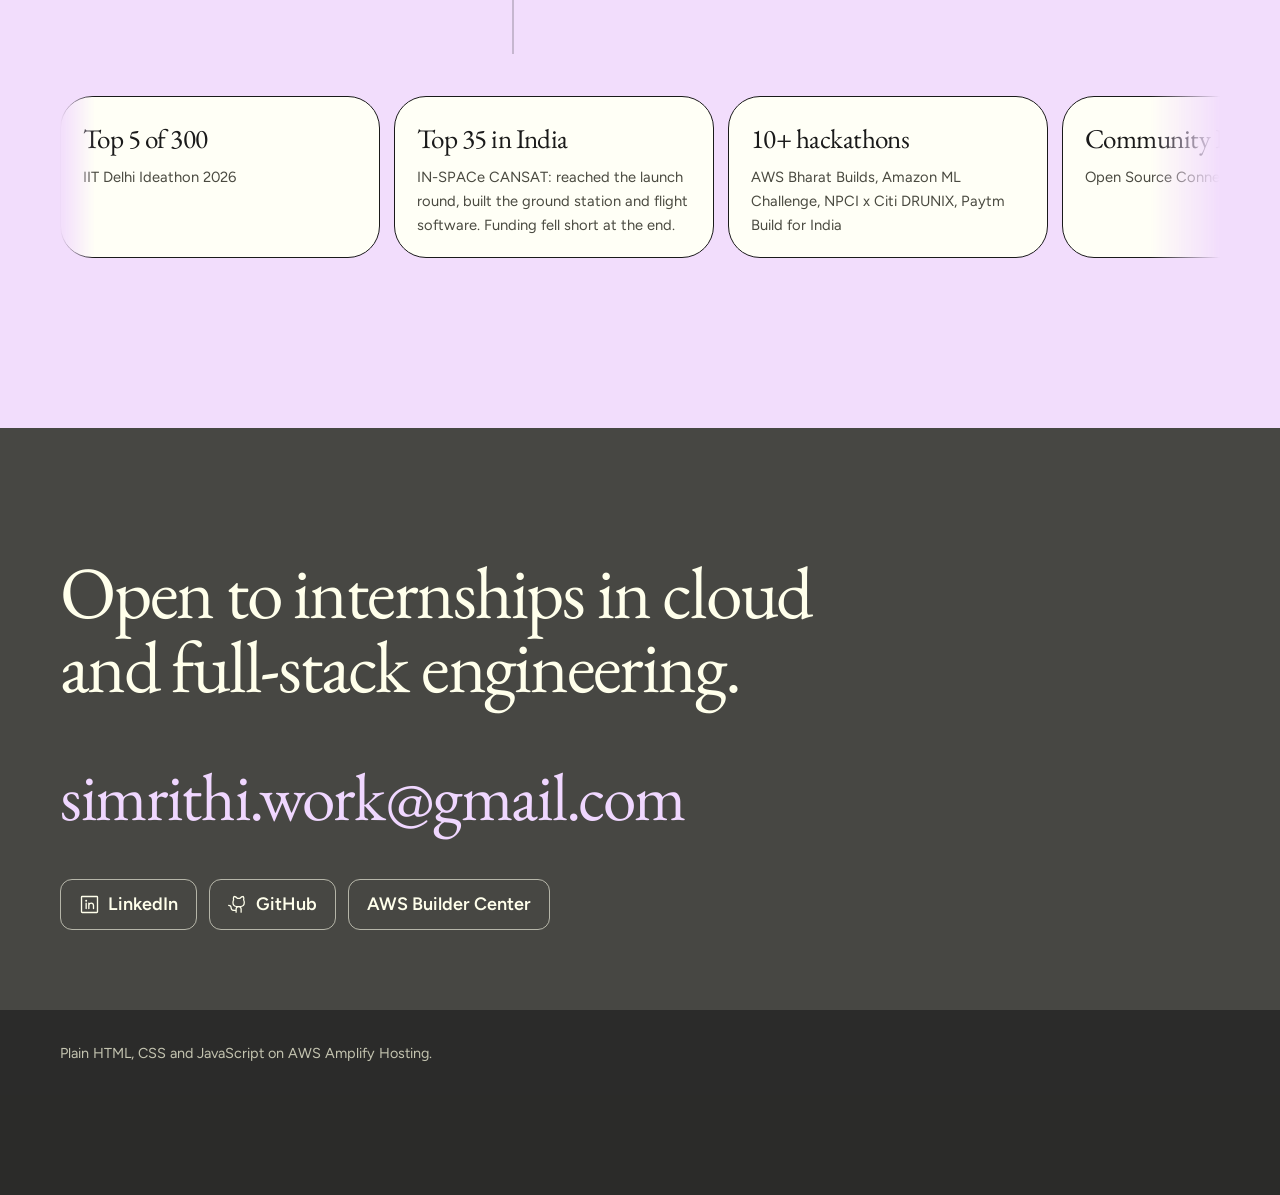
==== commit b5f21ac9: "Remove the text circle and floating shapes; add black scrolling band under the hero Co-Authored-By: " ====
--- a/index.html
+++ b/index.html
@@ -39,7 +39,6 @@
 <main id="top">
   <section class="hero" aria-label="Introduction">
     <canvas id="ridges" aria-hidden="true"></canvas>
-    <svg class="ring" viewBox="0 0 340 340" aria-hidden="true"><defs><path id="ringPath" d="M170 170 m-135 0 a135 135 0 1 1 270 0 a135 135 0 1 1 -270 0"/></defs><text><textPath href="#ringPath">AWS Student Builder Campus Leader. 1st of 300 teams. Top 5 at IIT Delhi. Cloud and backend focused. </textPath></text></svg>
     <div class="hero-copy">
       <h1>I build cloud systems<br>that <em>hold up.</em></h1>
       <p class="lede">Cloud and backend focused CSE student in Chennai. I build on AWS and ship distributed systems.</p>
@@ -53,6 +52,8 @@
       <a class="hint-link" href="#moments">or spin my world in 3D</a>
     </div>
   </section>
+
+  <div class="marquee" aria-label="Highlights"><div class="mq-track"><div class="mq-set"><span>AWS Student Builder Campus Leader</span><i aria-hidden="true"></i><span>1st of 300 teams at Datathon'26</span><i aria-hidden="true"></i><span>Top 5 at IIT Delhi</span><i aria-hidden="true"></i><span>CanSat to the launch round</span><i aria-hidden="true"></i><span>Cloud and backend focused</span><i aria-hidden="true"></i><span>300+ community members</span><i aria-hidden="true"></i><span>10+ hackathons</span><i aria-hidden="true"></i><span>Lambda, DynamoDB, S3, Amplify</span><i aria-hidden="true"></i></div><div class="mq-set" aria-hidden="true"><span>AWS Student Builder Campus Leader</span><i aria-hidden="true"></i><span>1st of 300 teams at Datathon'26</span><i aria-hidden="true"></i><span>Top 5 at IIT Delhi</span><i aria-hidden="true"></i><span>CanSat to the launch round</span><i aria-hidden="true"></i><span>Cloud and backend focused</span><i aria-hidden="true"></i><span>300+ community members</span><i aria-hidden="true"></i><span>10+ hackathons</span><i aria-hidden="true"></i><span>Lambda, DynamoDB, S3, Amplify</span><i aria-hidden="true"></i></div></div></div>
 
   <section id="about" class="block about" aria-labelledby="aboutTitle">
     <h2 id="aboutTitle" class="sr">About me</h2>
--- a/styles.css
+++ b/styles.css
@@ -808,3 +808,13 @@
 html.gl .r3-hint { bottom: 8vh; }
 html.gl .hero-copy { text-shadow: 0 0 22px #ffffeb, 0 0 8px #ffffeb; }
 @media (max-width: 760px) { html.gl #moments { min-height: 100vh; } html.gl .ring3d { height: 62vh; } }
+
+/* black continuous scroll band under the hero */
+.marquee { position: relative; z-index: 3; background: #1a1a1a; color: #ffffeb; overflow: hidden; border-block: 1.5px solid #1a1a1a; padding: 18px 0; }
+.mq-track { display: flex; width: max-content; animation: mq 38s linear infinite; }
+.marquee:hover .mq-track { animation-play-state: paused; }
+.mq-set { display: flex; align-items: center; flex-shrink: 0; }
+.mq-set span { font: 400 clamp(1.2rem, 2.4vw, 1.9rem) "EB Garamond", Georgia, serif; font-style: italic; white-space: nowrap; padding: 0 28px; }
+.mq-set i { width: 9px; height: 9px; border-radius: 50%; background: #f0d7ff; flex-shrink: 0; }
+@keyframes mq { to { transform: translateX(-50%); } }
+@media (prefers-reduced-motion: reduce) { .mq-track { animation: none; } }
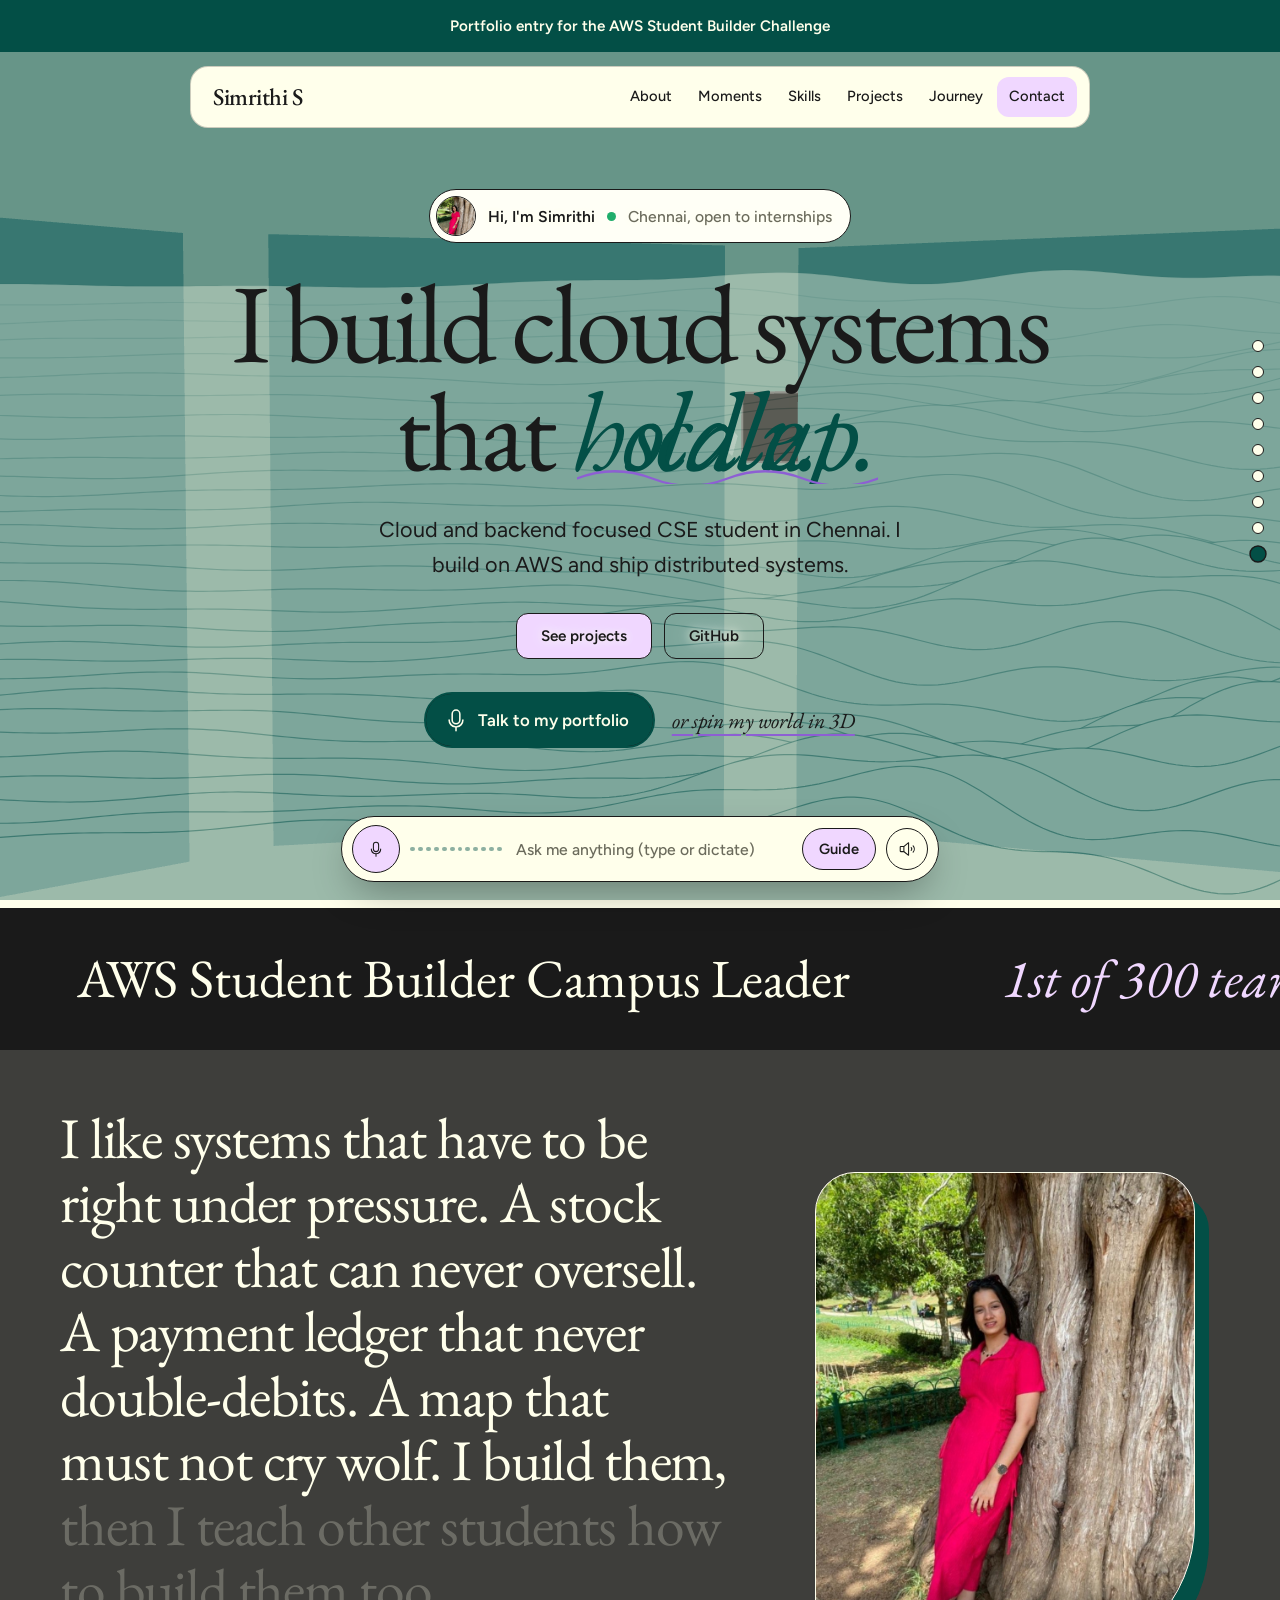
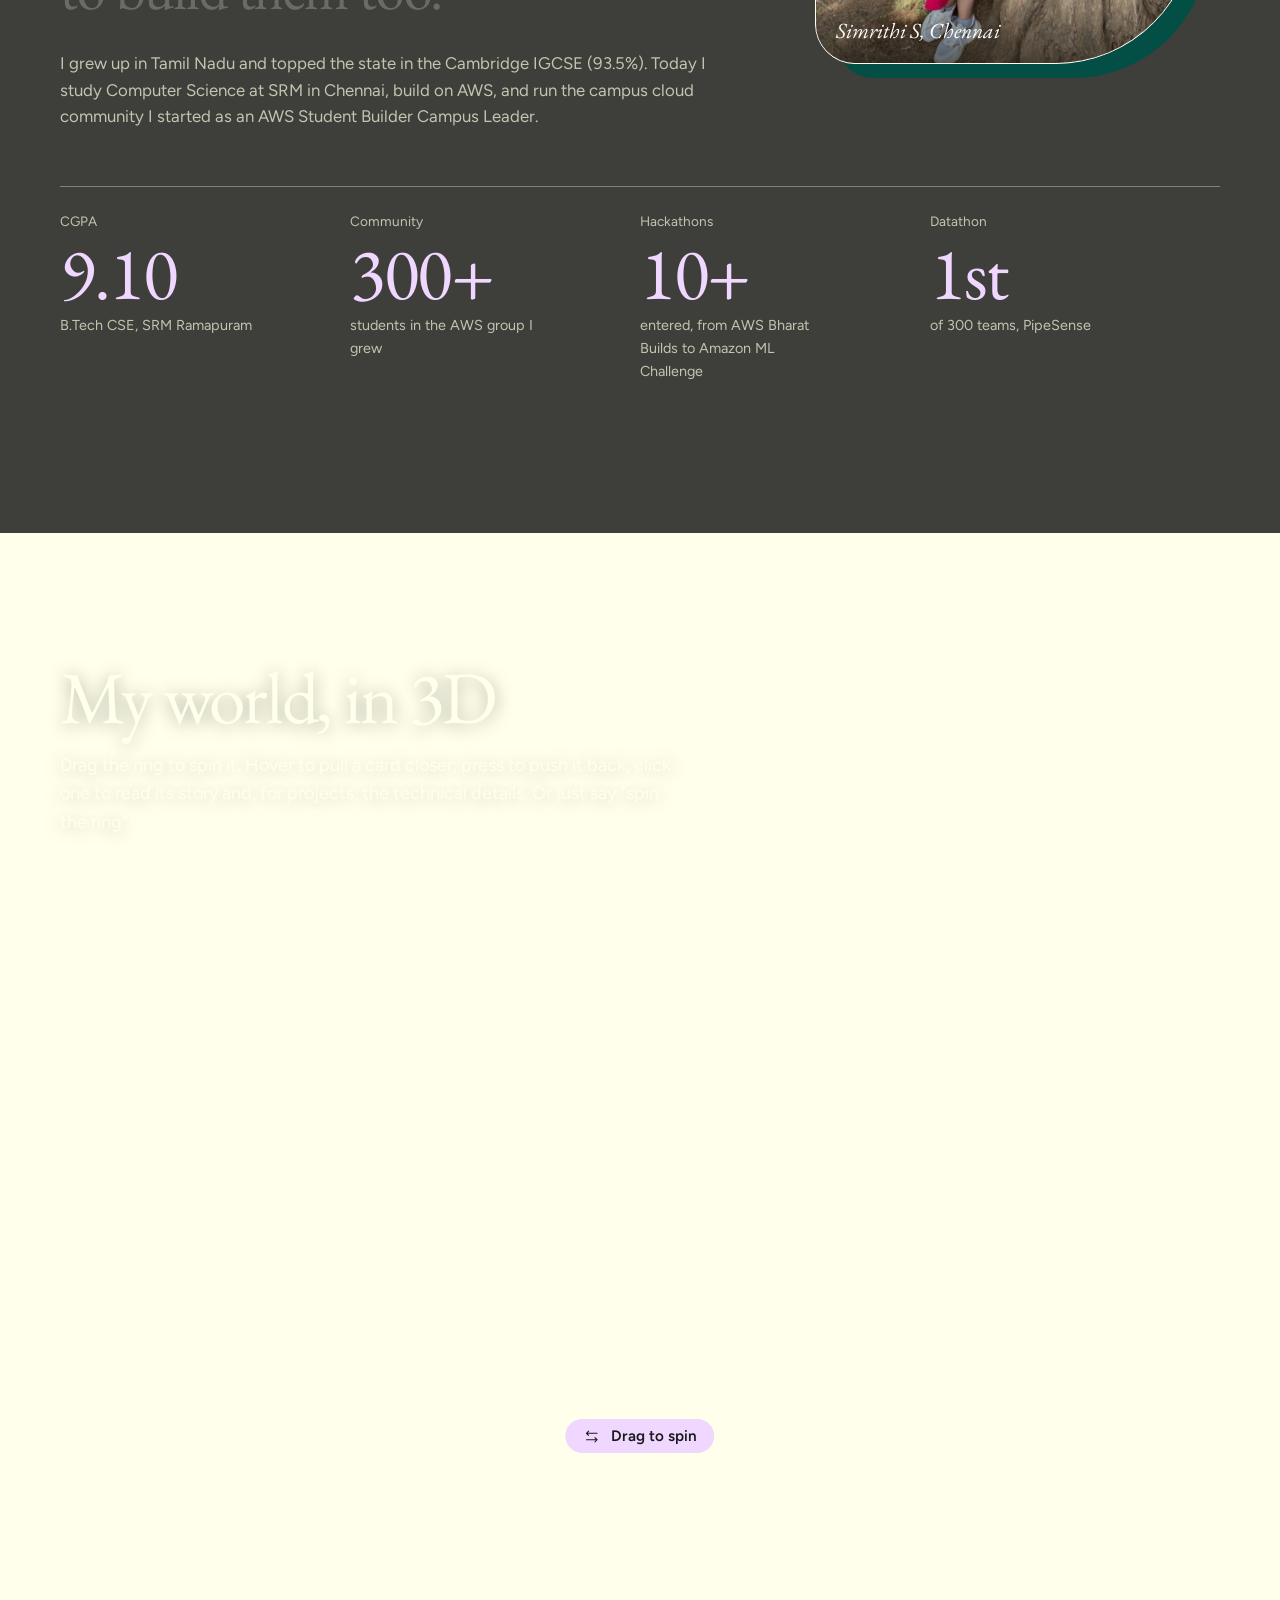
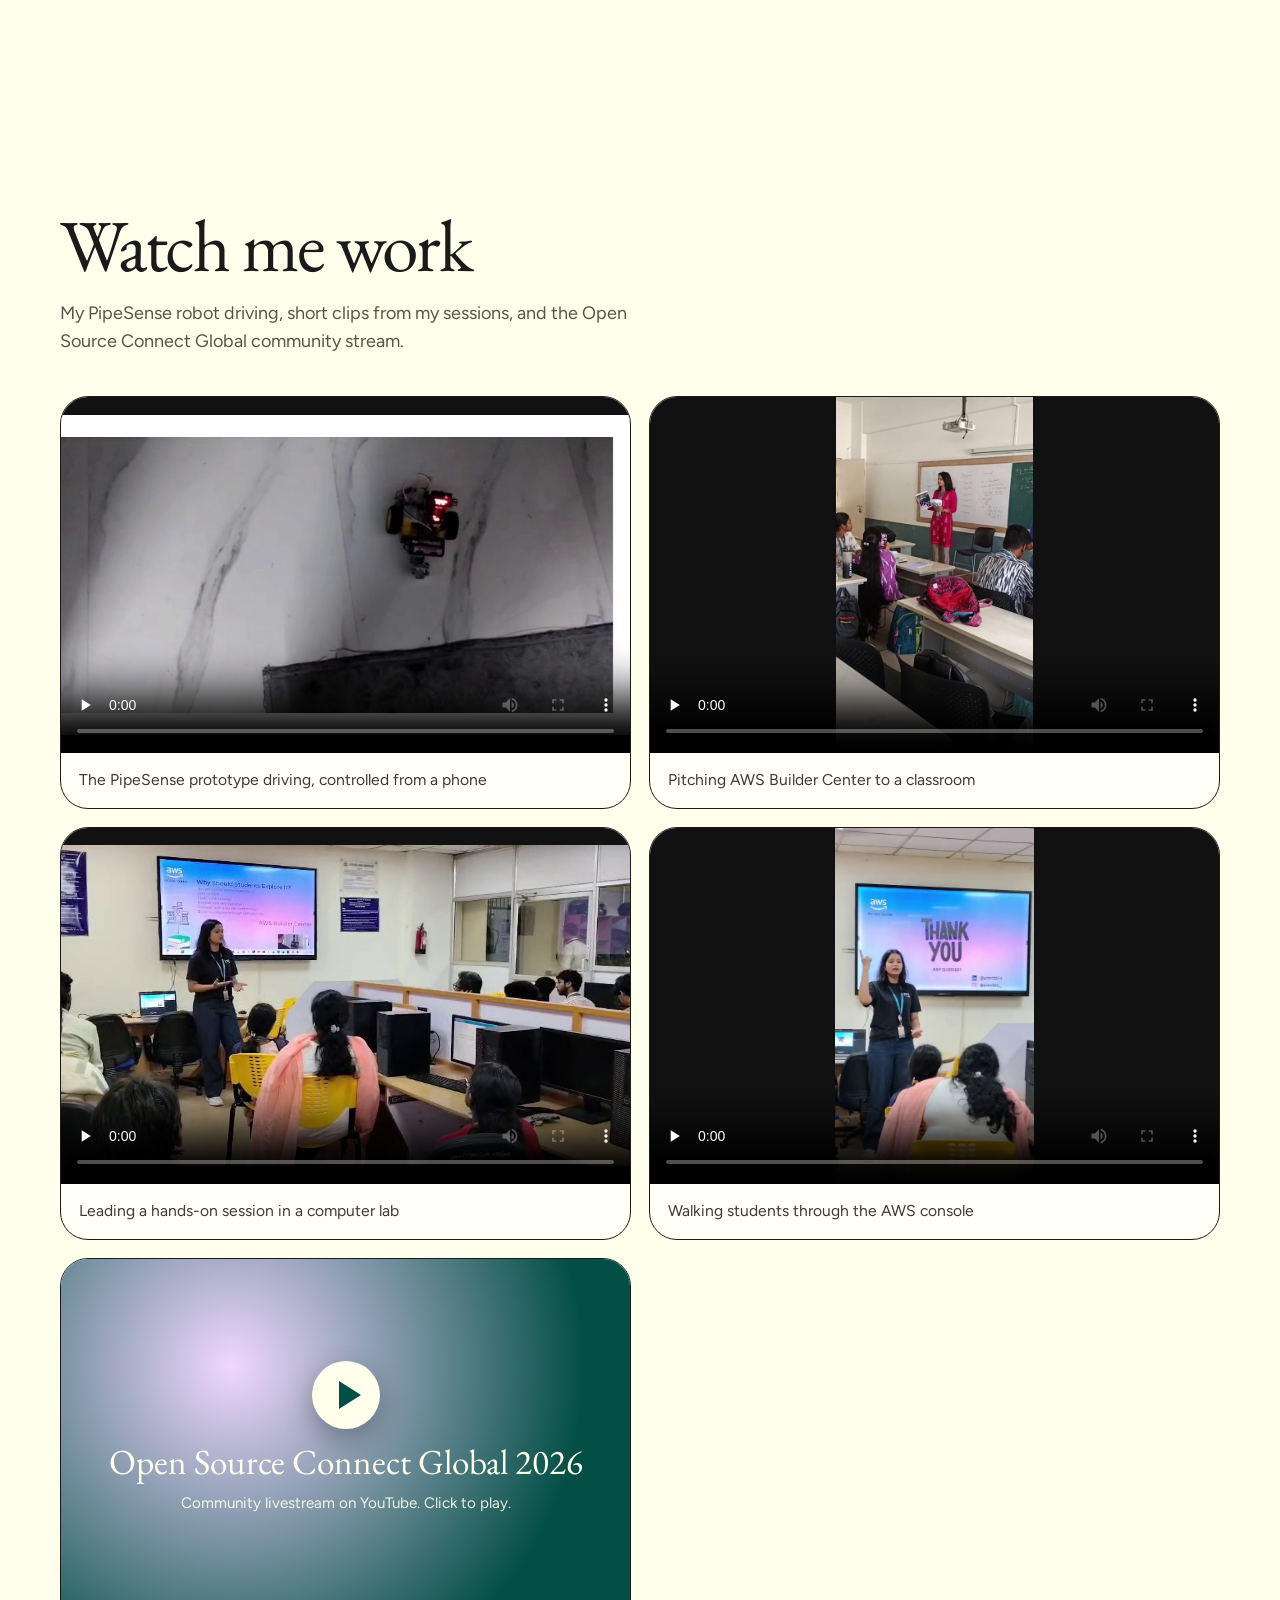
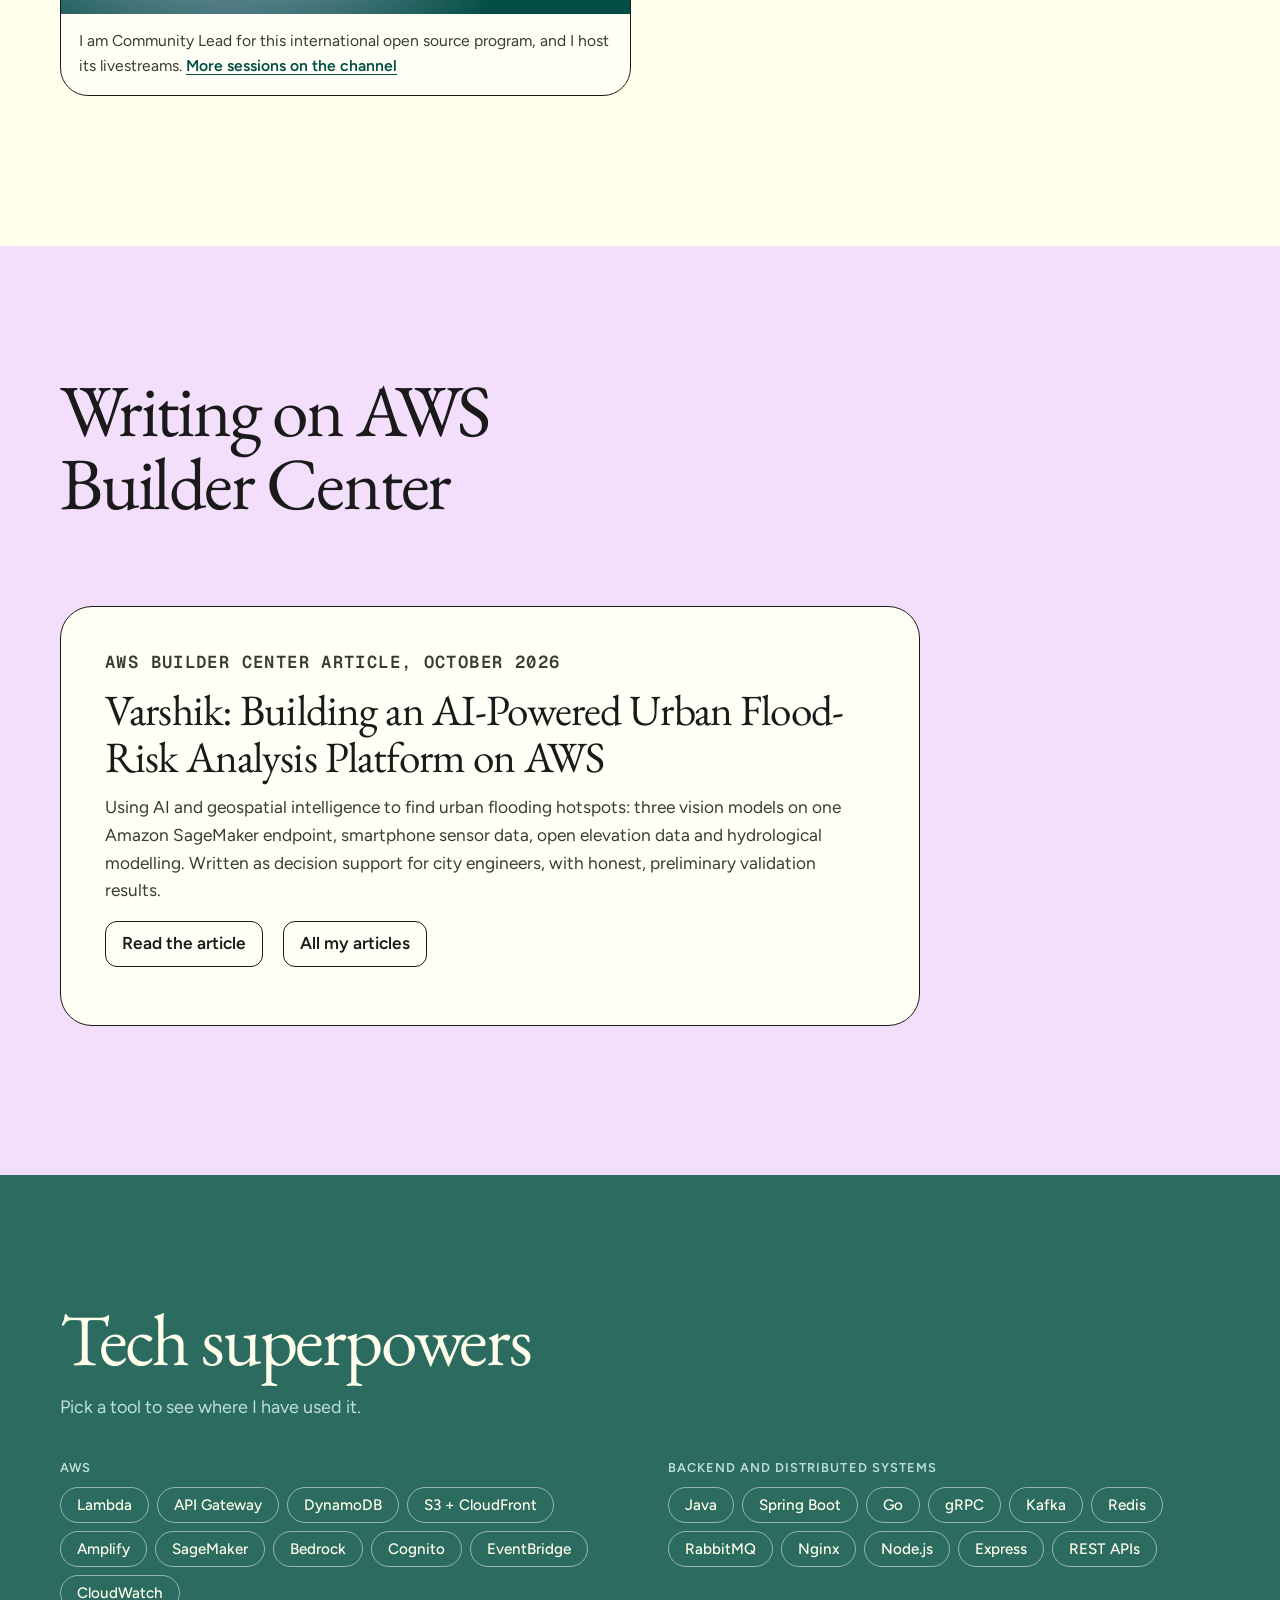
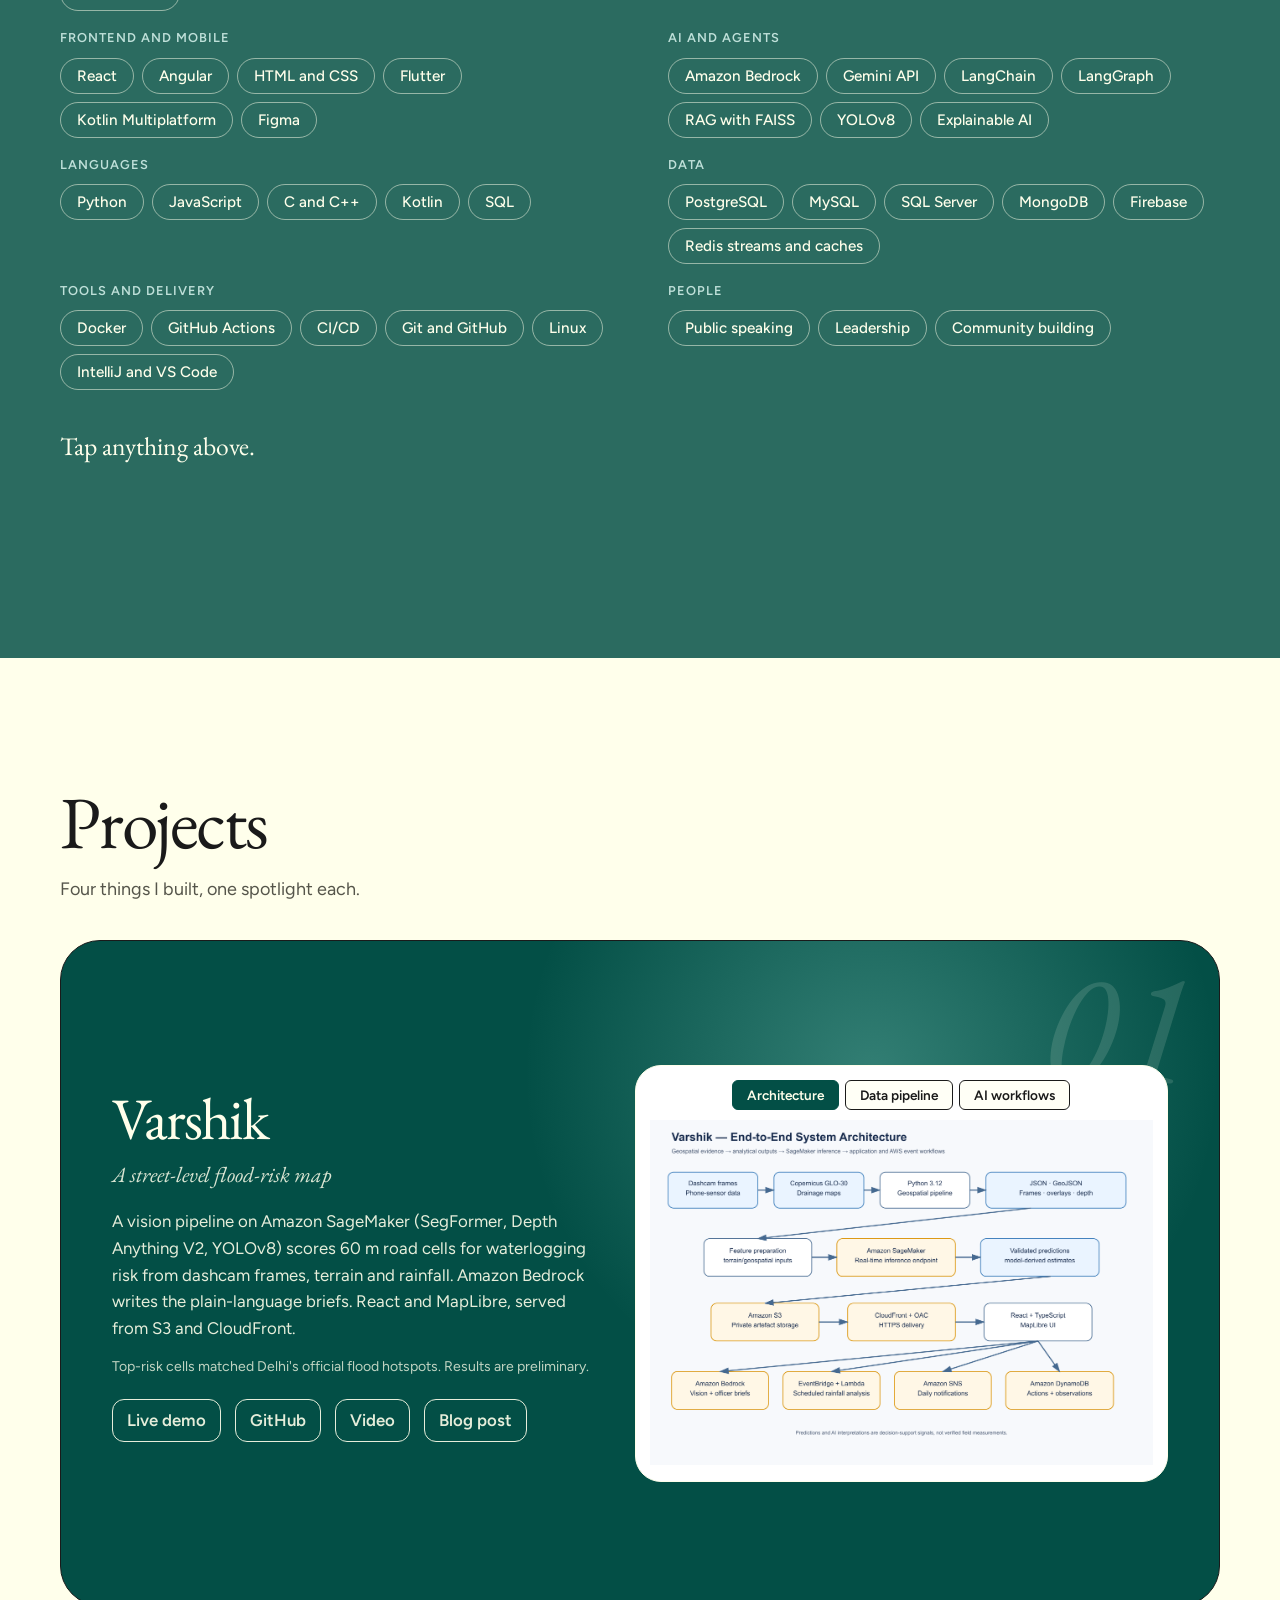
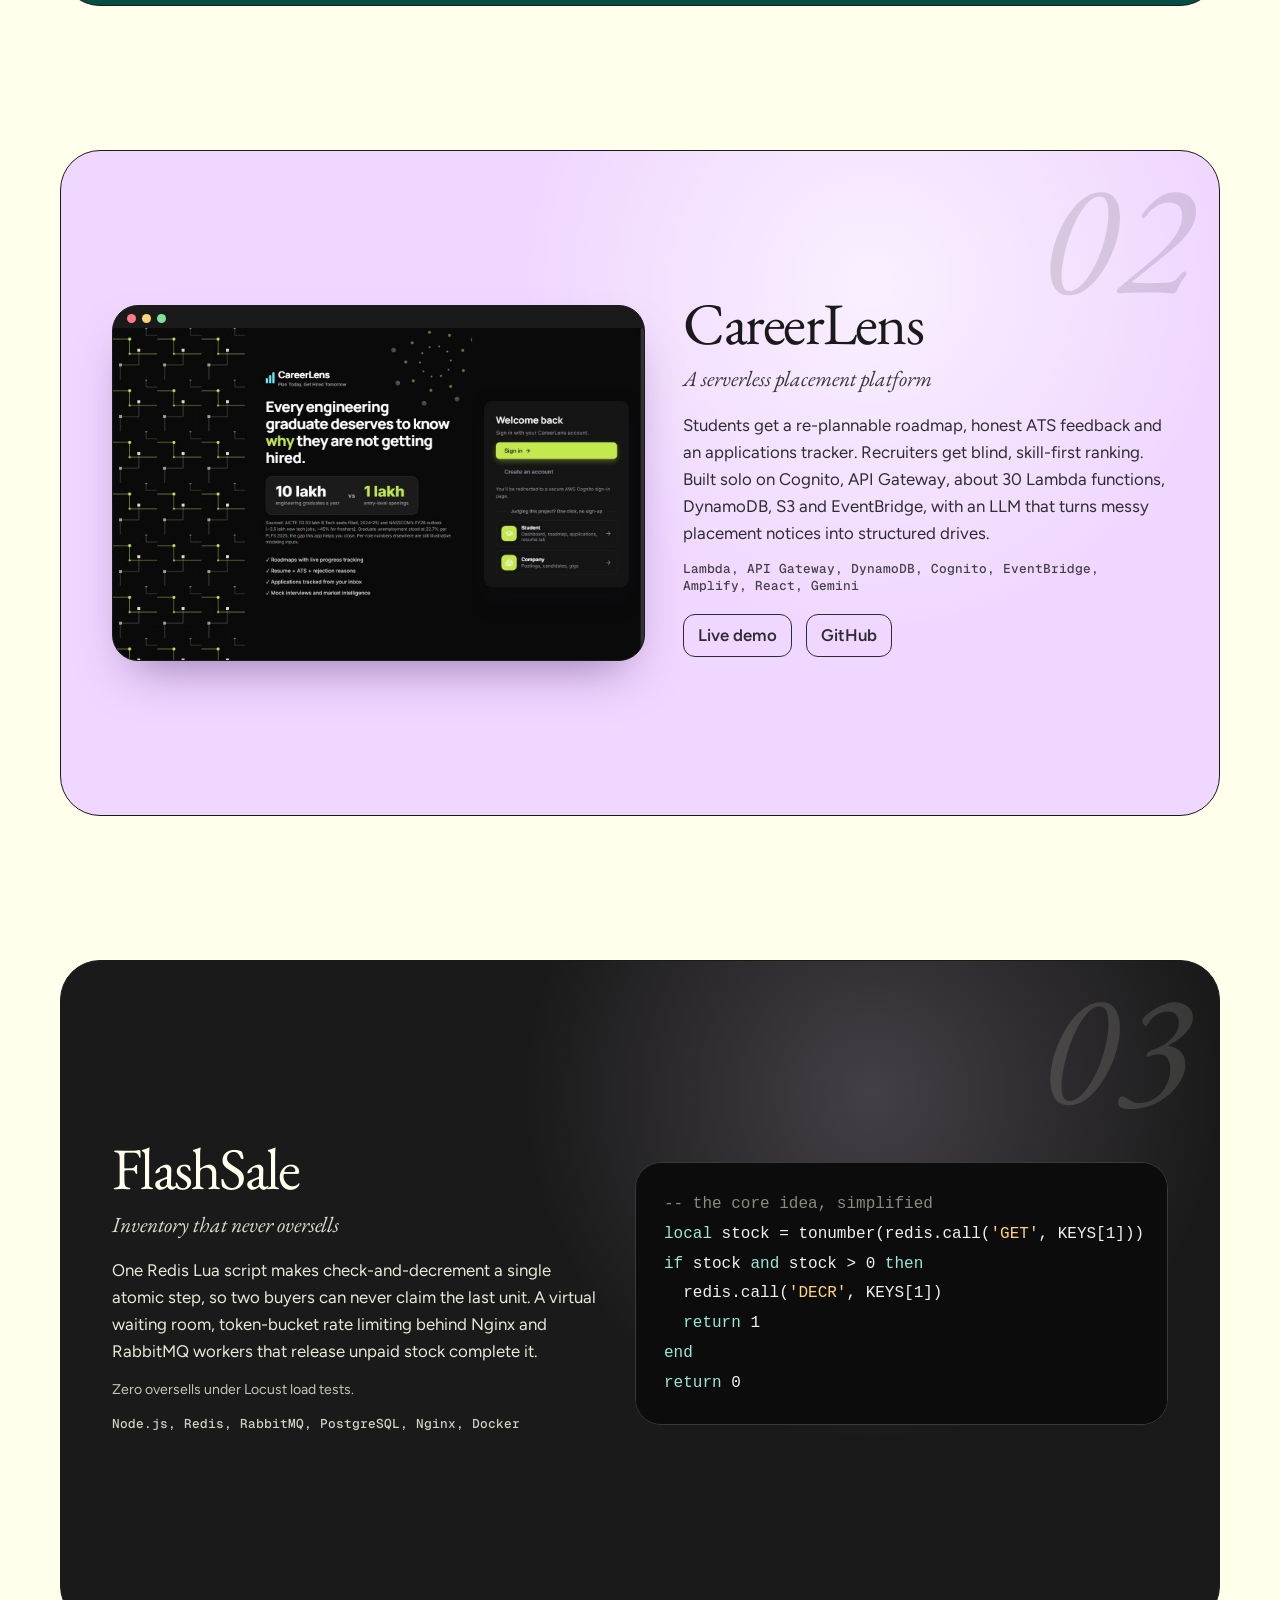
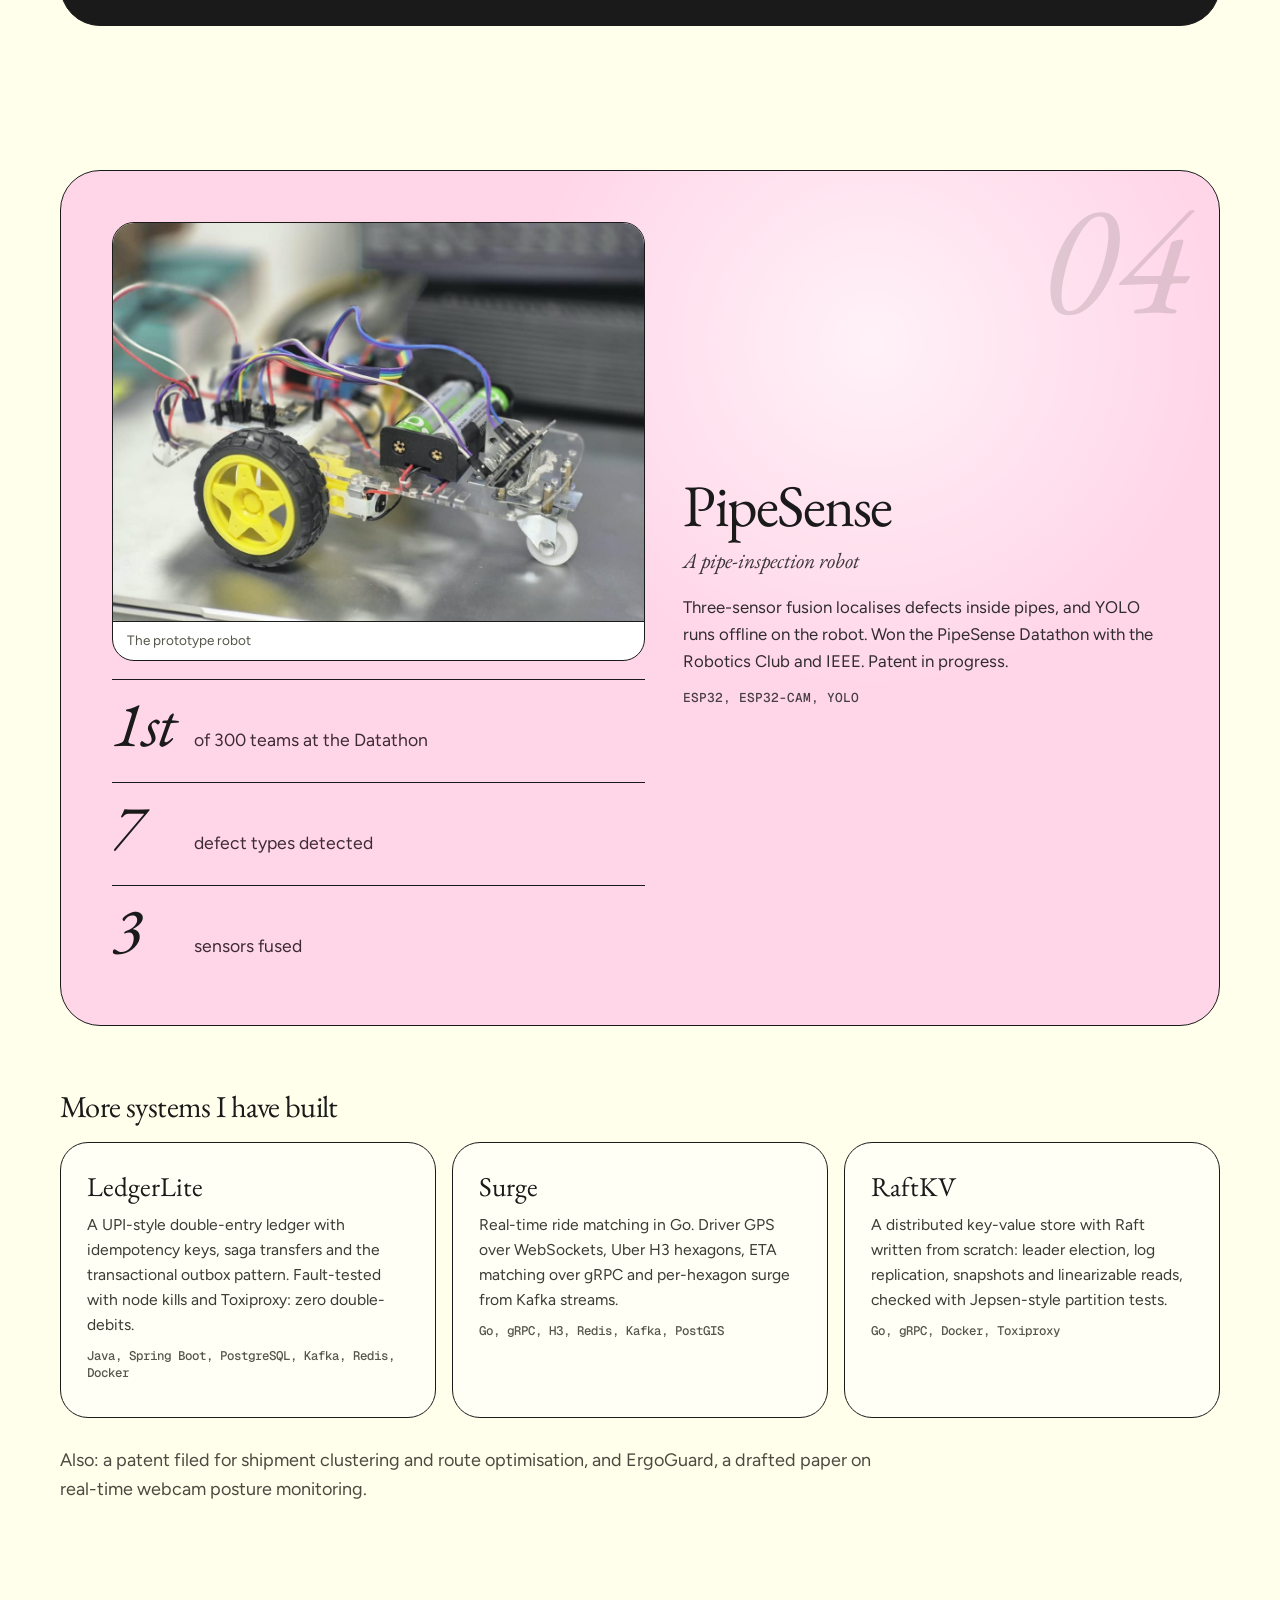
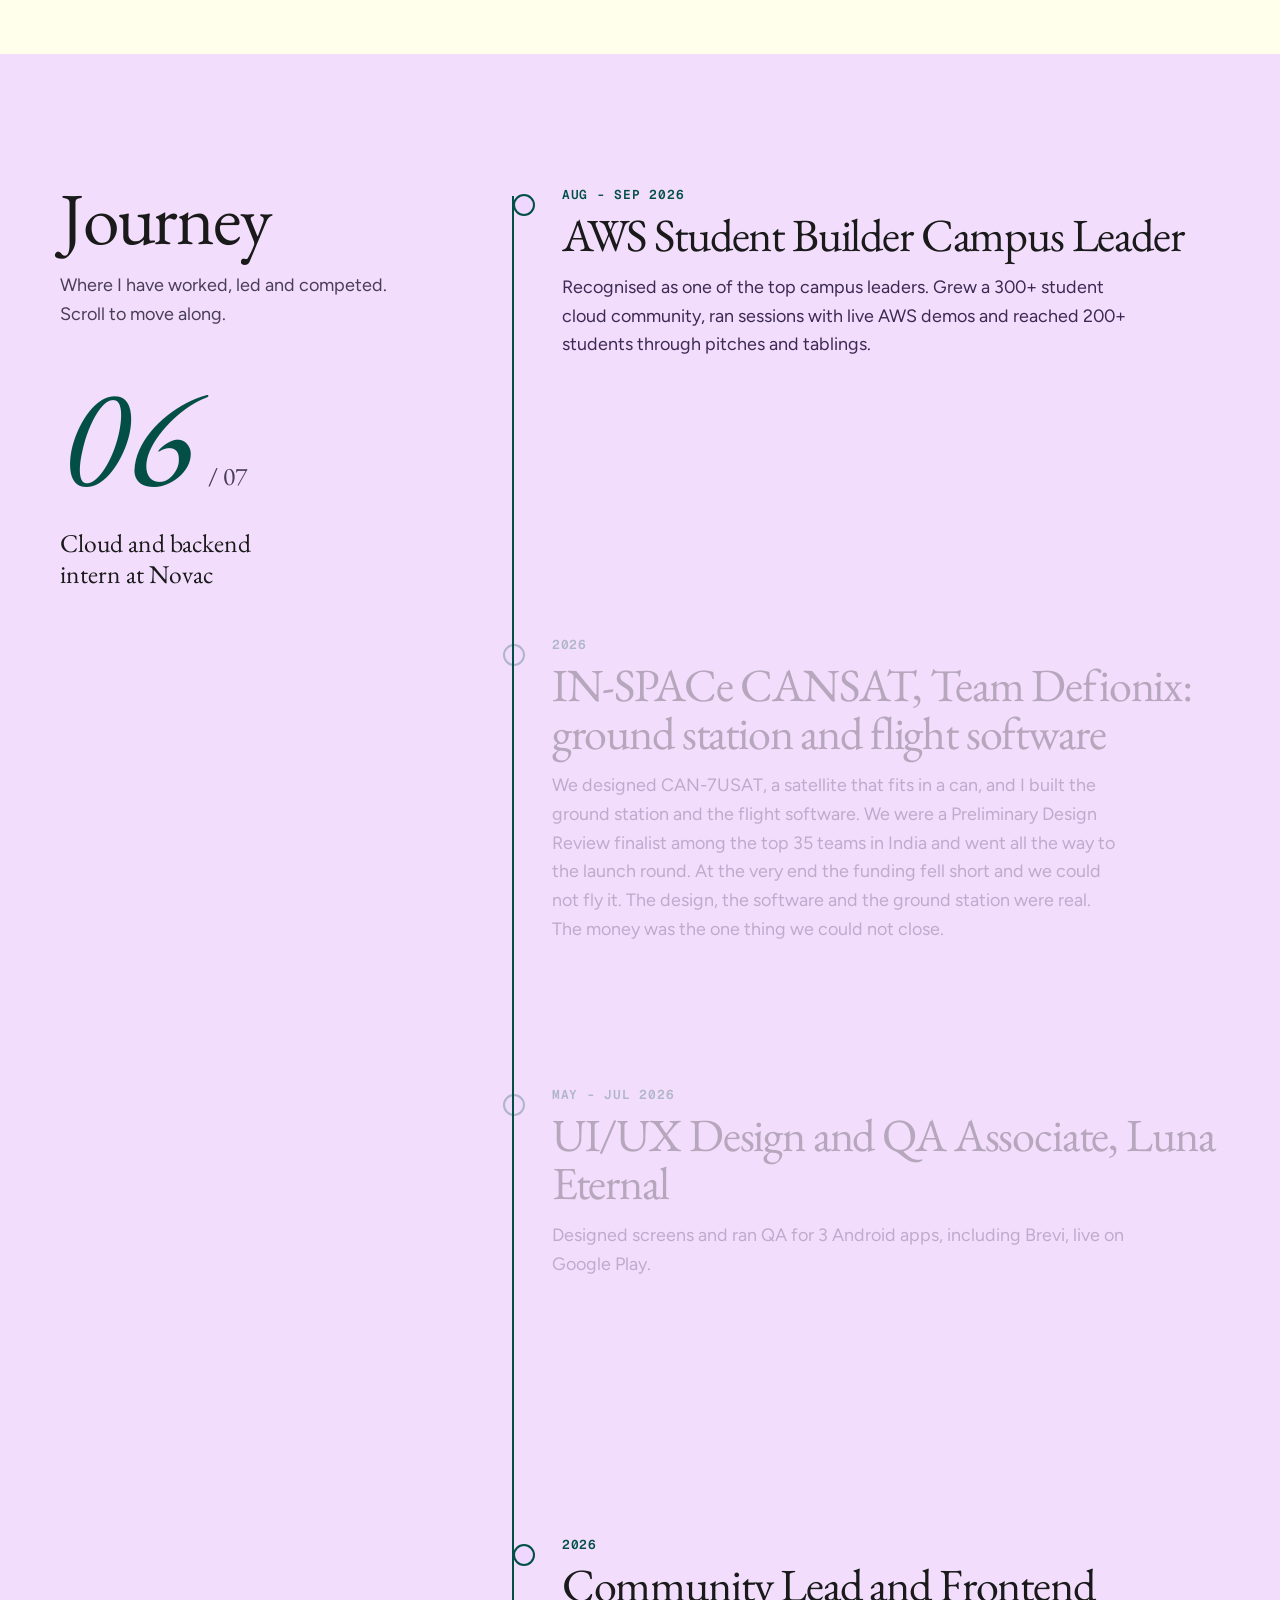
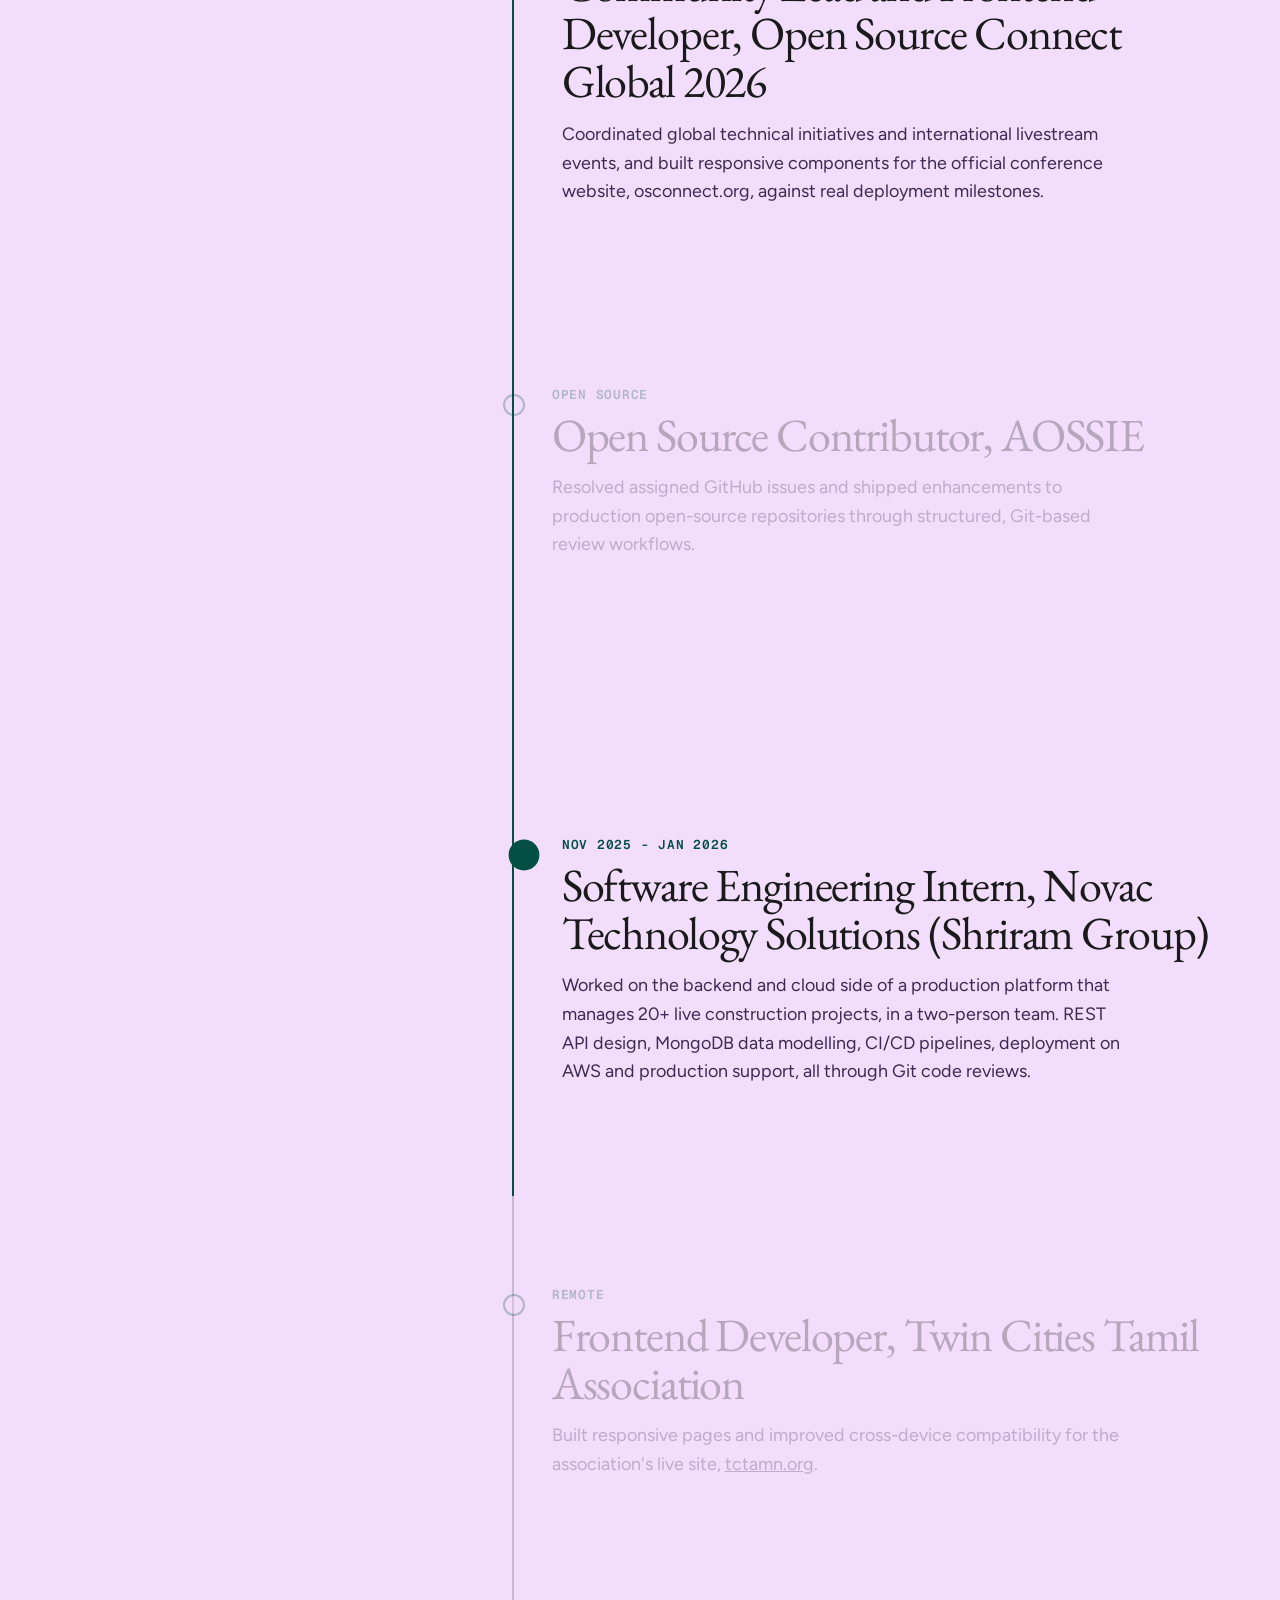
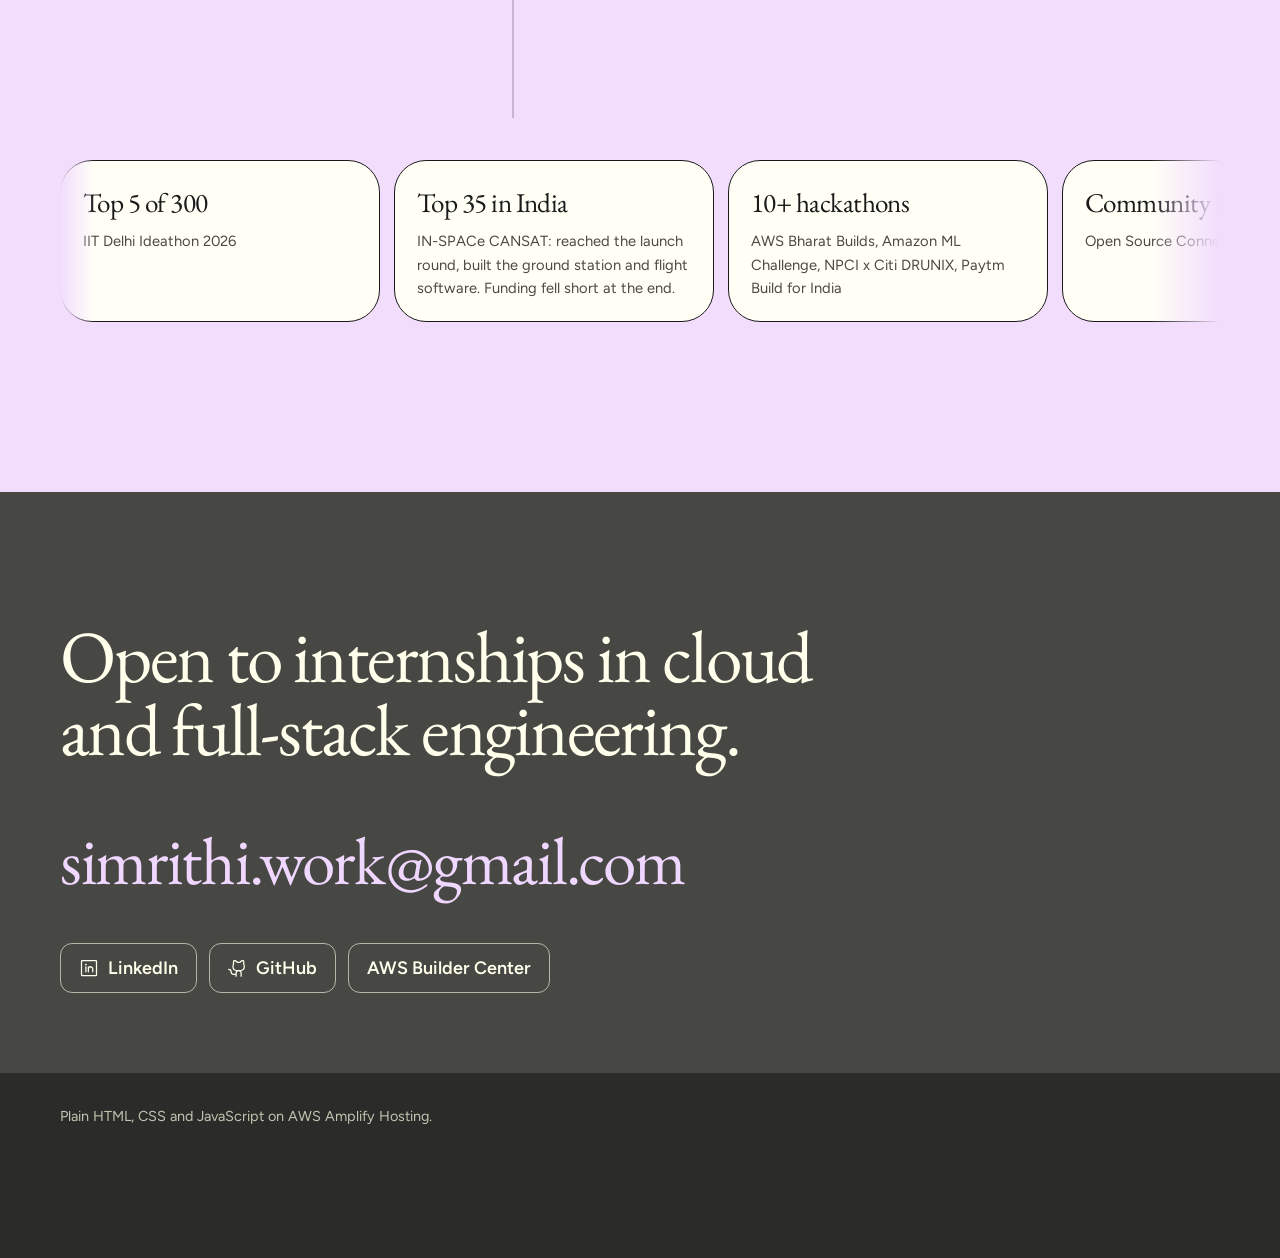
==== commit 8fd91146: "Livelier hero: greeting pill with portrait, rotating word, cursor glow, staggered entrance Co-Author" ====
--- a/index.html
+++ b/index.html
@@ -37,10 +37,11 @@
 </header>
 
 <main id="top">
-  <section class="hero" aria-label="Introduction">
+  <section class="hero" aria-label="Introduction"><div class="spot" aria-hidden="true"></div>
     <canvas id="ridges" aria-hidden="true"></canvas>
     <div class="hero-copy">
-      <h1>I build cloud systems<br>that <em>hold up.</em></h1>
+      <p class="greet"><img src="assets/photos/simrithi-outdoors.jpg" alt="" width="40" height="40"><span>Hi, I'm Simrithi</span><b class="live" aria-hidden="true"></b><span class="muted">Chennai, open to internships</span></p>
+      <h1 aria-label="I build cloud systems that hold up.">I build cloud systems<br>that <em class="rot" aria-hidden="true"><span class="on">hold up.</span><span>scale.</span><span>stay up.</span><span>ship.</span></em></h1>
       <p class="lede">Cloud and backend focused CSE student in Chennai. I build on AWS and ship distributed systems.</p>
       <div class="cta">
         <a class="btn primary mag" href="#projects">See projects</a>
--- a/styles.css
+++ b/styles.css
@@ -788,7 +788,8 @@
 html.gl { background: #ffffeb; }
 html.gl #world { display: block; position: fixed; inset: 0; width: 100%; height: 100%; z-index: -1; }
 html.gl body { background: transparent; background-image: none; }
-html.gl #ridges, html.gl .hero::before, html.gl .hero::after { display: none; }
+html.gl .hero::before, html.gl .hero::after { display: none; }
+html.gl #ridges { display: block; opacity: .35; }
 html.gl .ring { opacity: .8; }
 html.gl .block { margin-top: 0; border-radius: 0; padding-top: clamp(72px, 10vw, 130px); backdrop-filter: blur(10px); -webkit-backdrop-filter: blur(10px); }
 html.gl .block::before { display: none; }
@@ -809,12 +810,33 @@
 html.gl .hero-copy { text-shadow: 0 0 22px #ffffeb, 0 0 8px #ffffeb; }
 @media (max-width: 760px) { html.gl #moments { min-height: 100vh; } html.gl .ring3d { height: 62vh; } }
 
-/* black continuous scroll band under the hero */
-.marquee { position: relative; z-index: 3; background: #1a1a1a; color: #ffffeb; overflow: hidden; border-block: 1.5px solid #1a1a1a; padding: 18px 0; }
-.mq-track { display: flex; width: max-content; animation: mq 38s linear infinite; }
+/* black continuous scroll band under the hero (Wispr Flow style: big serif words, wide spaces) */
+.marquee { position: relative; z-index: 3; background: #1a1a1a; color: #ffffeb; overflow: hidden; padding: clamp(26px, 4vw, 44px) 0; }
+.mq-track { display: flex; width: max-content; animation: mq 45s linear infinite; }
 .marquee:hover .mq-track { animation-play-state: paused; }
 .mq-set { display: flex; align-items: center; flex-shrink: 0; }
-.mq-set span { font: 400 clamp(1.2rem, 2.4vw, 1.9rem) "EB Garamond", Georgia, serif; font-style: italic; white-space: nowrap; padding: 0 28px; }
-.mq-set i { width: 9px; height: 9px; border-radius: 50%; background: #f0d7ff; flex-shrink: 0; }
+.mq-set span { font: 400 clamp(1.8rem, 4.2vw, 3.4rem)/1 "EB Garamond", Georgia, serif; white-space: nowrap; padding: 0 clamp(36px, 6vw, 96px); }
+.mq-set span:nth-of-type(even) { font-style: italic; color: #f0d7ff; }
+.mq-set i { display: none; }
 @keyframes mq { to { transform: translateX(-50%); } }
 @media (prefers-reduced-motion: reduce) { .mq-track { animation: none; } }
+
+/* ---- livelier hero ---- */
+.hero .spot { position: absolute; left: 0; top: 0; width: 520px; height: 520px; margin: -260px 0 0 -260px; border-radius: 50%; background: radial-gradient(circle, rgba(240,215,255,.85), rgba(240,215,255,0) 65%); pointer-events: none; opacity: 0; transition: opacity .4s; z-index: 0; will-change: transform; }
+.hero:hover .spot { opacity: .9; }
+.hero-copy { z-index: 1; }
+.greet { display: inline-flex; align-items: center; gap: 12px; margin: 0 0 26px; padding: 6px 18px 6px 6px; border: 1.5px solid #1a1a1a; border-radius: 999px; background: #fffff6; font: 600 .98rem var(--sans); animation: rise .8s var(--ease) both; }
+.greet img { width: 40px; height: 40px; border-radius: 50%; object-fit: cover; object-position: 50% 20%; border: 1.5px solid #1a1a1a; }
+.greet .muted { font-weight: 500; color: #6b6b5c; }
+.greet .live { width: 9px; height: 9px; border-radius: 50%; background: #1fae6b; box-shadow: 0 0 0 0 rgba(31,174,107,.6); animation: livep 2s infinite; }
+@keyframes livep { 70% { box-shadow: 0 0 0 9px rgba(31,174,107,0); } 100% { box-shadow: 0 0 0 0 rgba(31,174,107,0); } }
+@keyframes rise { from { opacity: 0; transform: translateY(14px); } to { opacity: 1; transform: none; } }
+.hero h1 { animation: rise .9s .1s var(--ease) both; }
+.hero .lede { animation: rise .9s .25s var(--ease) both; }
+.hero .cta, .hero-hint { animation: rise .9s .4s var(--ease) both; }
+.rot { display: inline-grid; vertical-align: bottom; overflow: hidden; padding-right: .08em; }
+.rot span { grid-area: 1 / 1; opacity: 0; transform: translateY(70%); transition: transform .6s var(--ease), opacity .45s; color: #034f46; }
+.rot span.on { opacity: 1; transform: none; }
+.rot span.out { opacity: 0; transform: translateY(-70%); }
+@media (max-width: 560px) { .greet .muted, .greet .live { display: none; } }
+@media (prefers-reduced-motion: reduce) { .greet, .hero h1, .hero .lede, .hero .cta, .hero-hint { animation: none; } .greet .live { animation: none; } .rot span { transition: none; } }
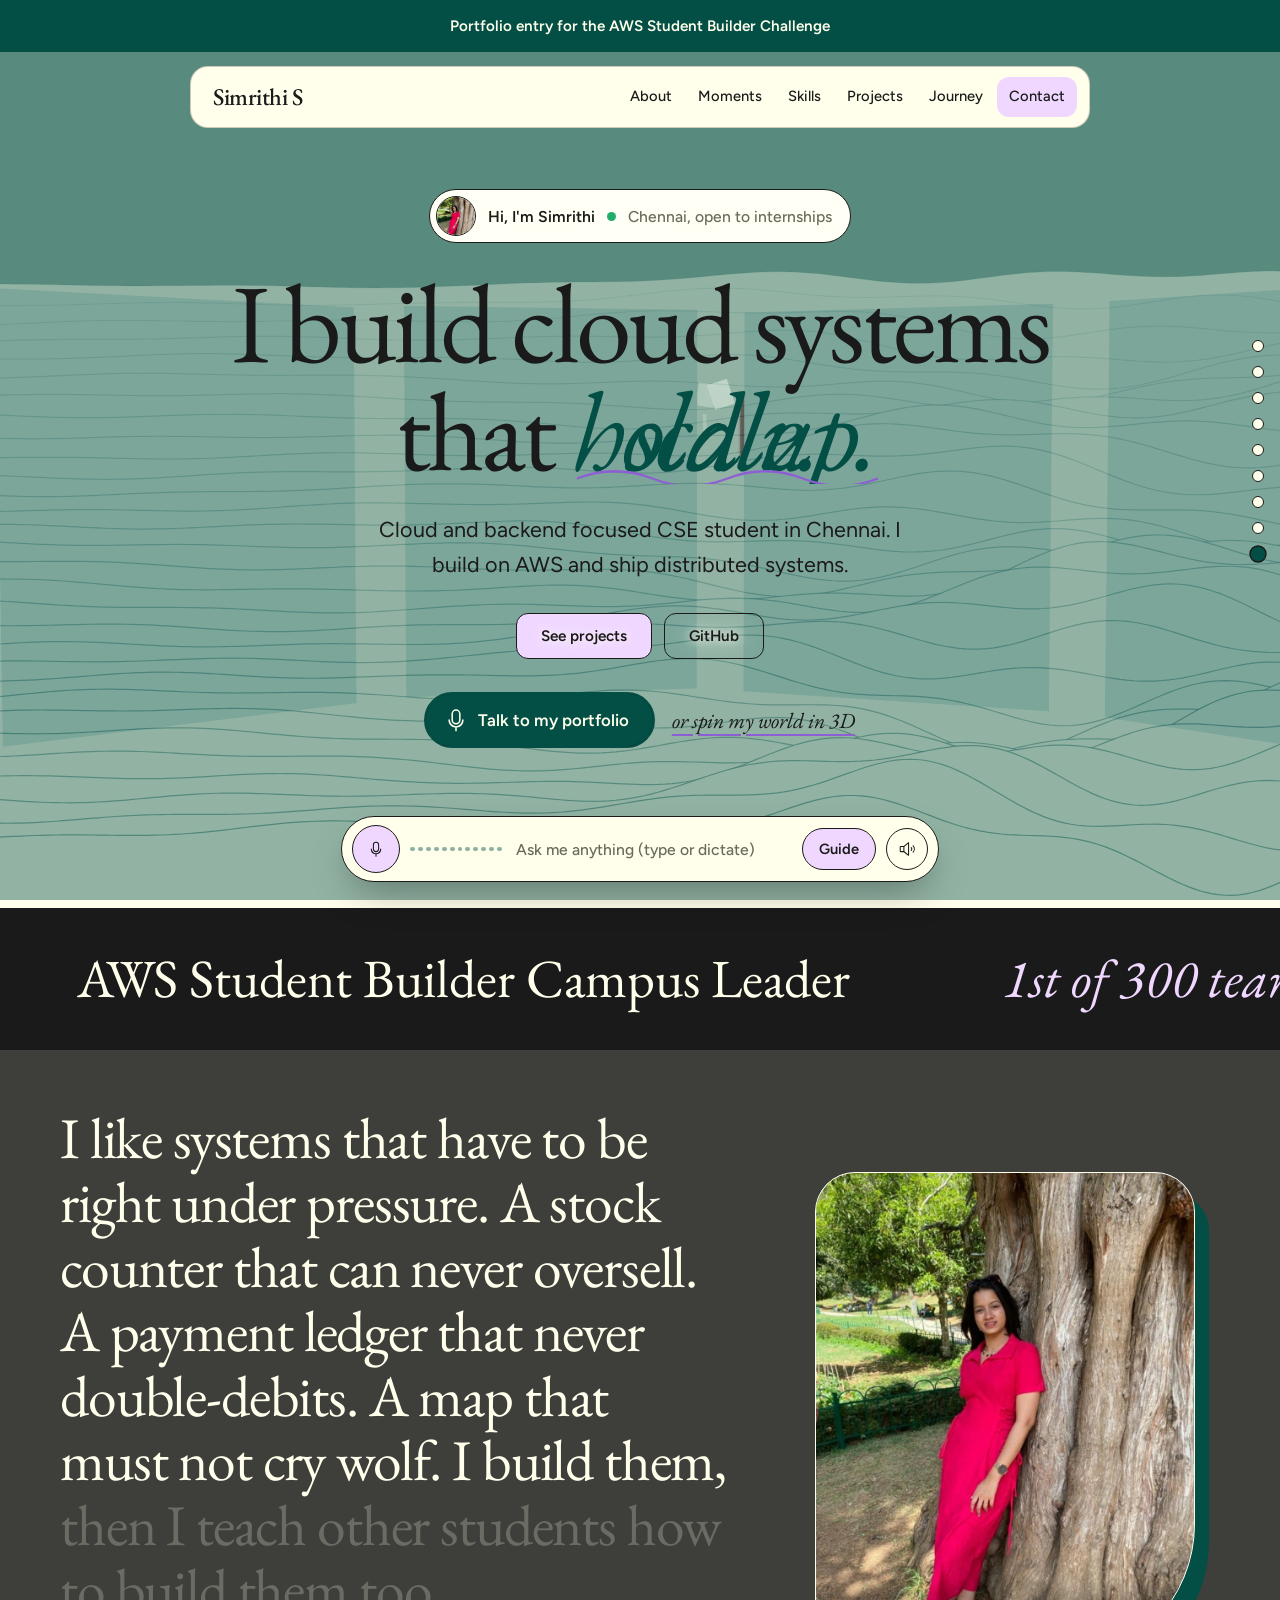
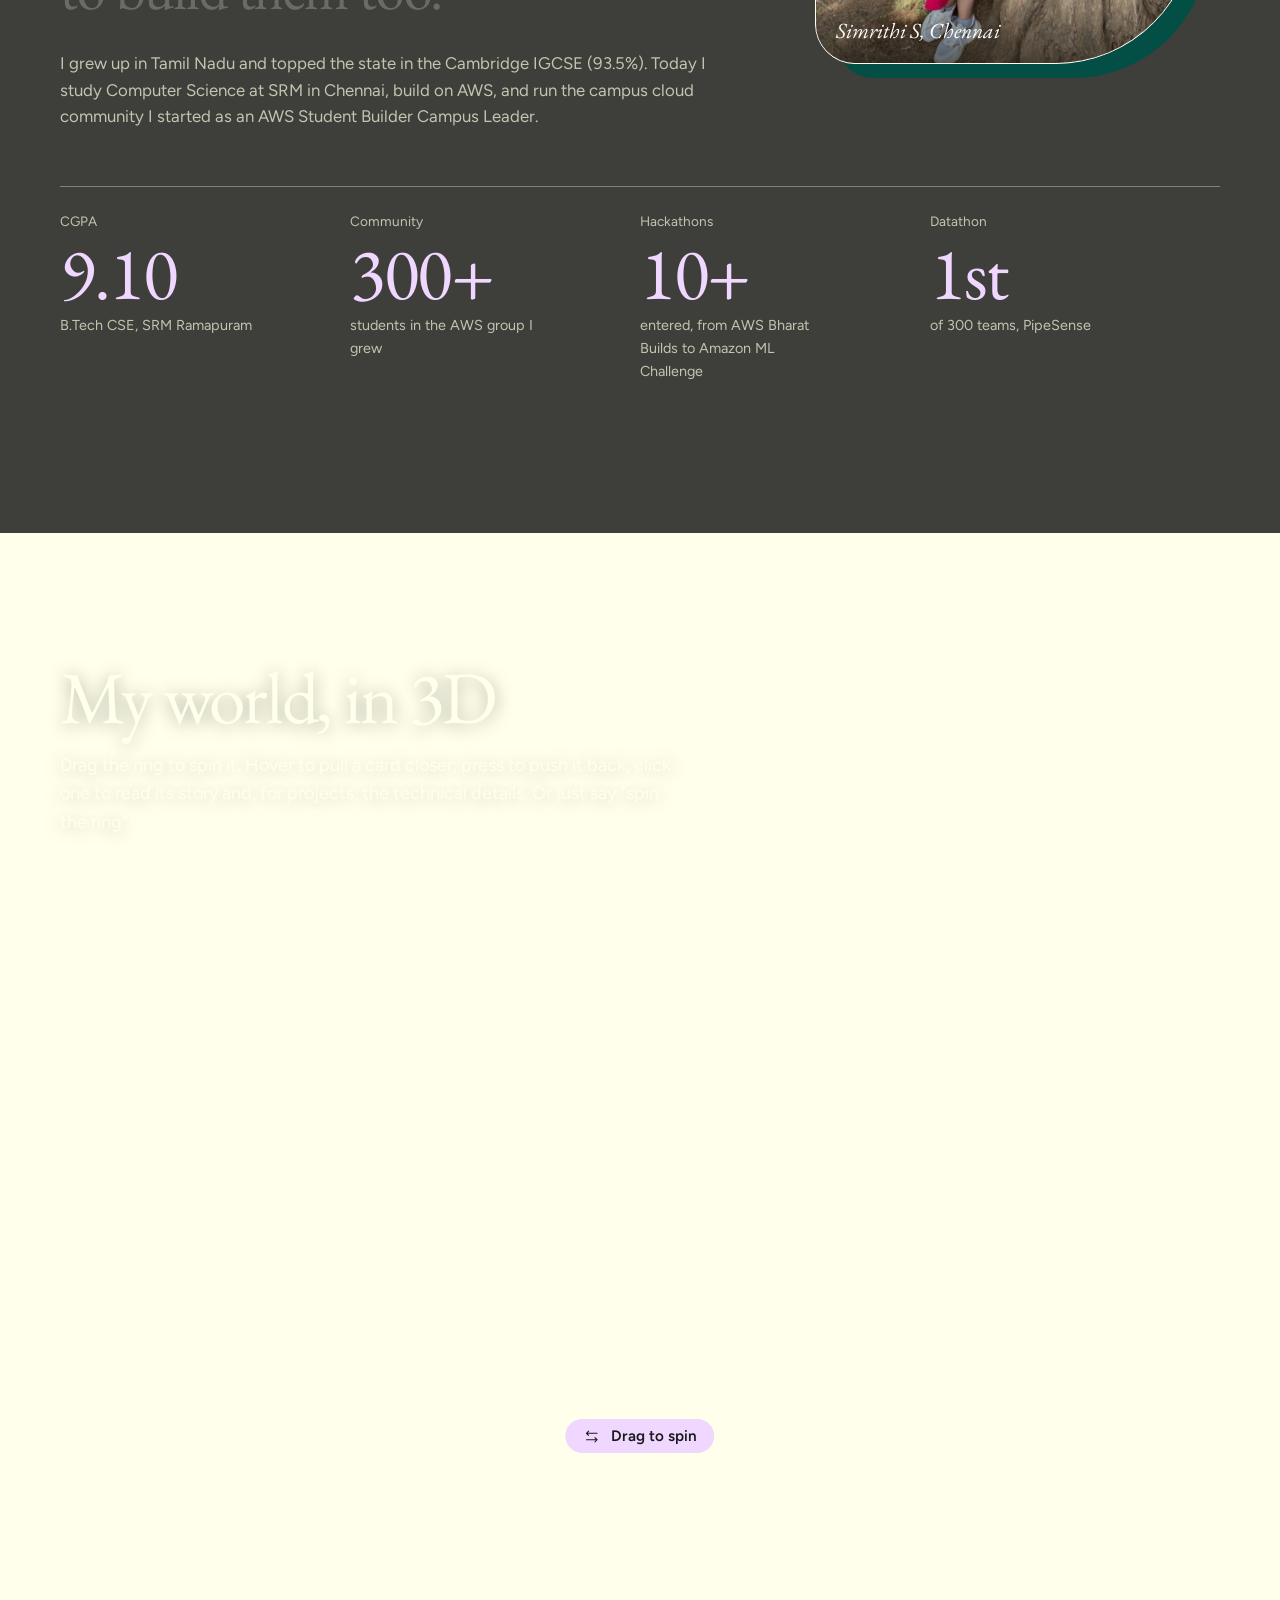
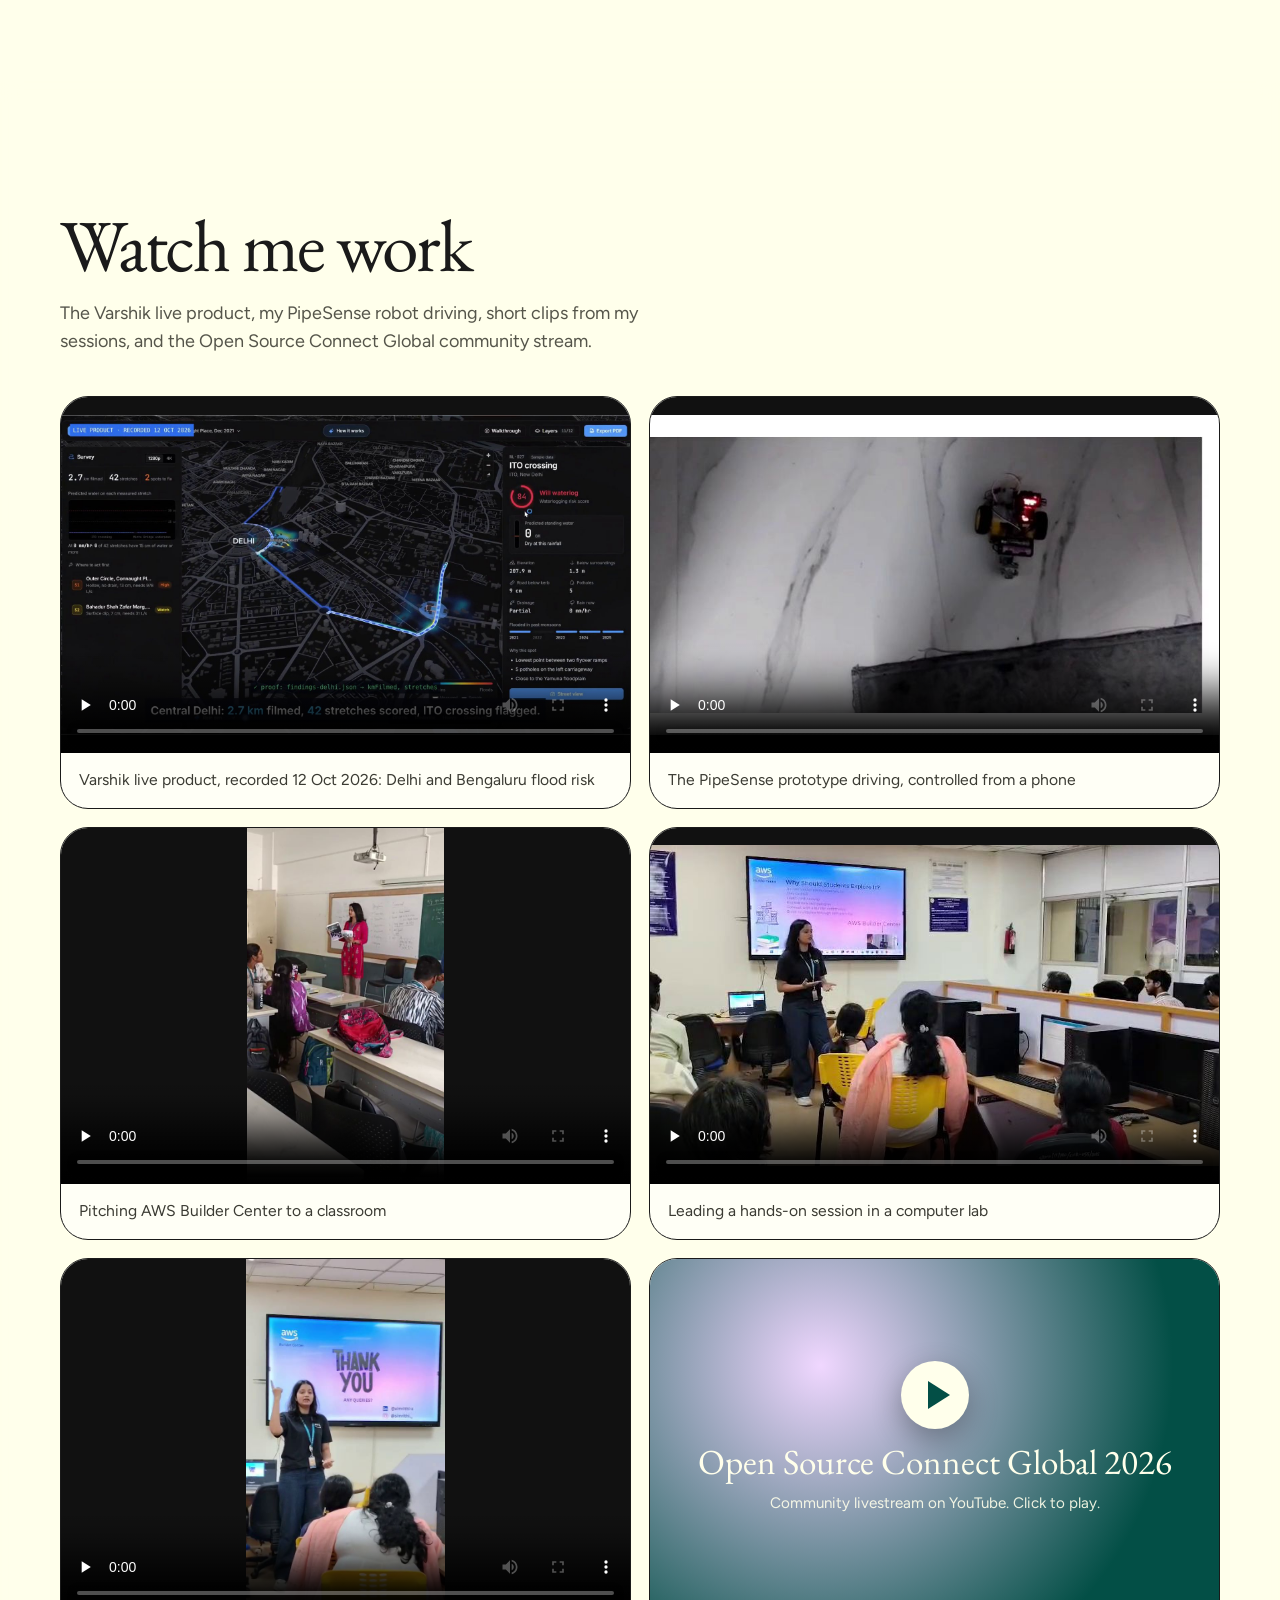
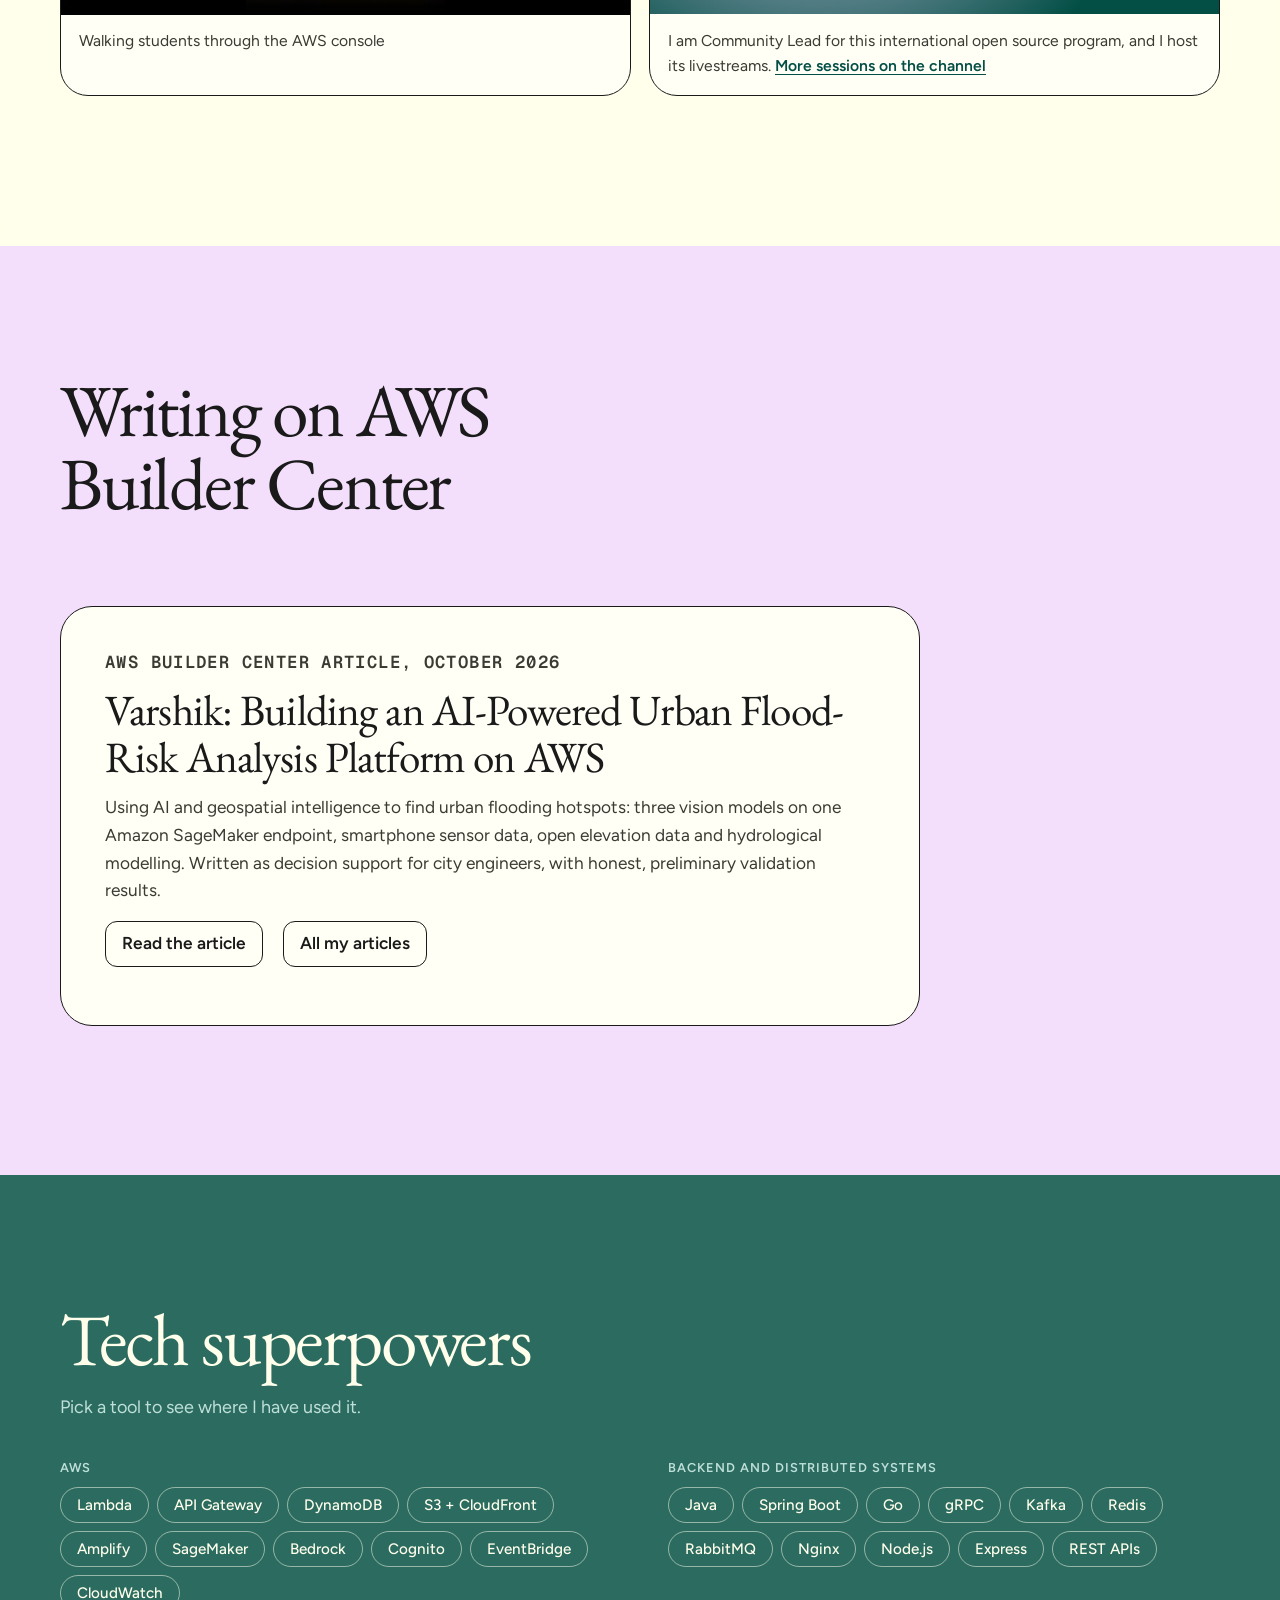
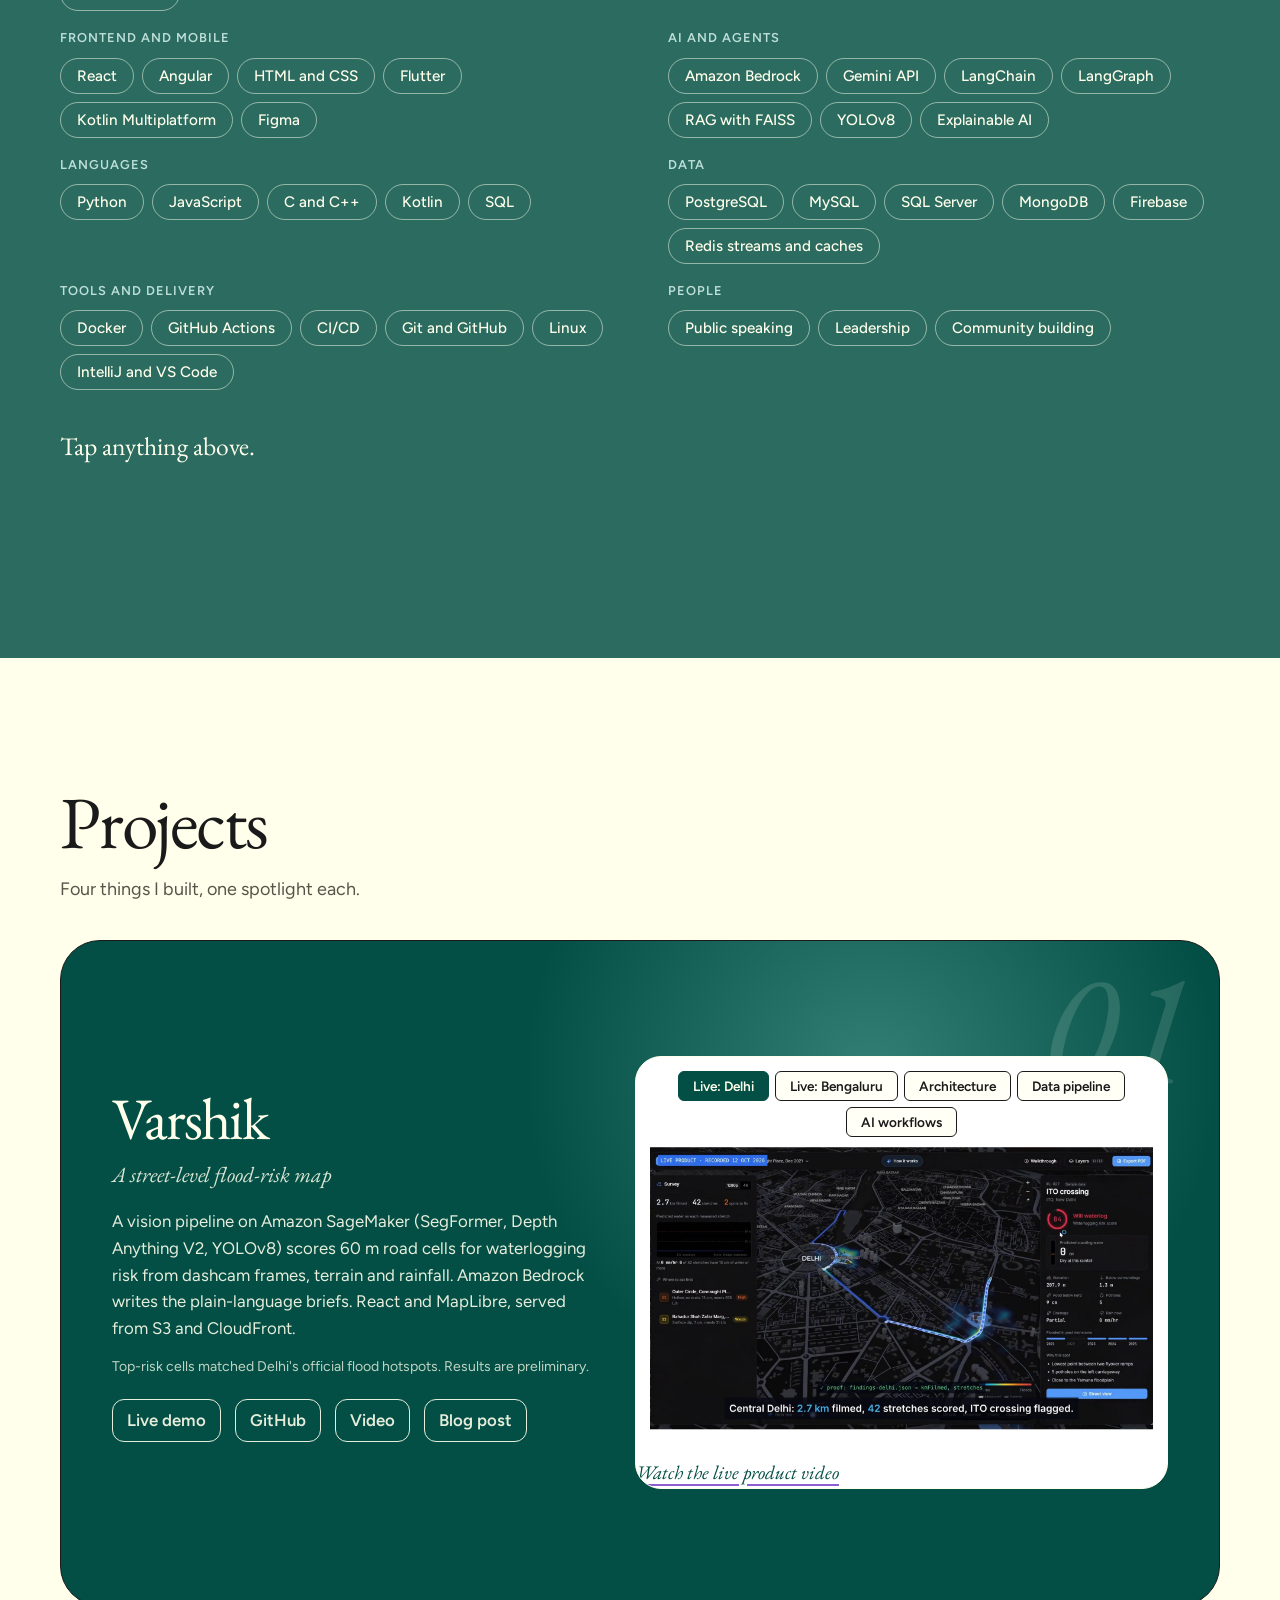
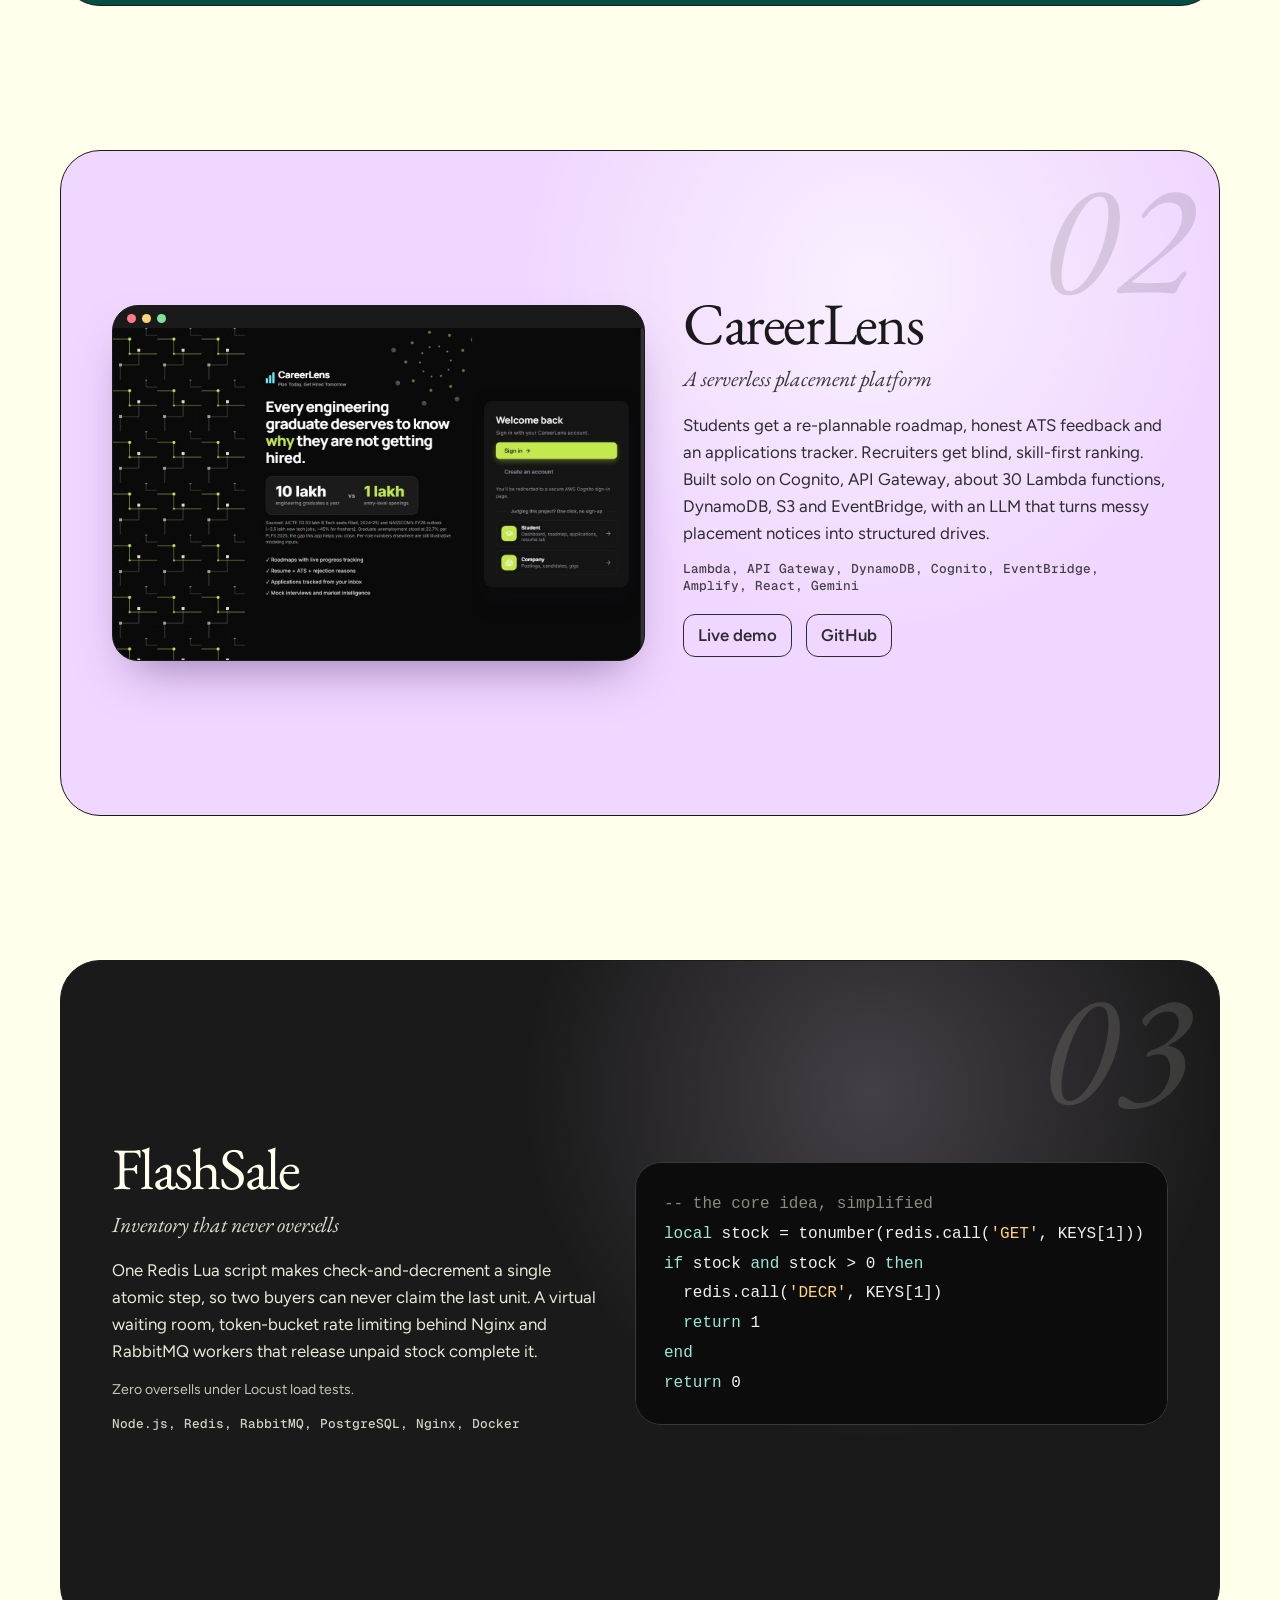
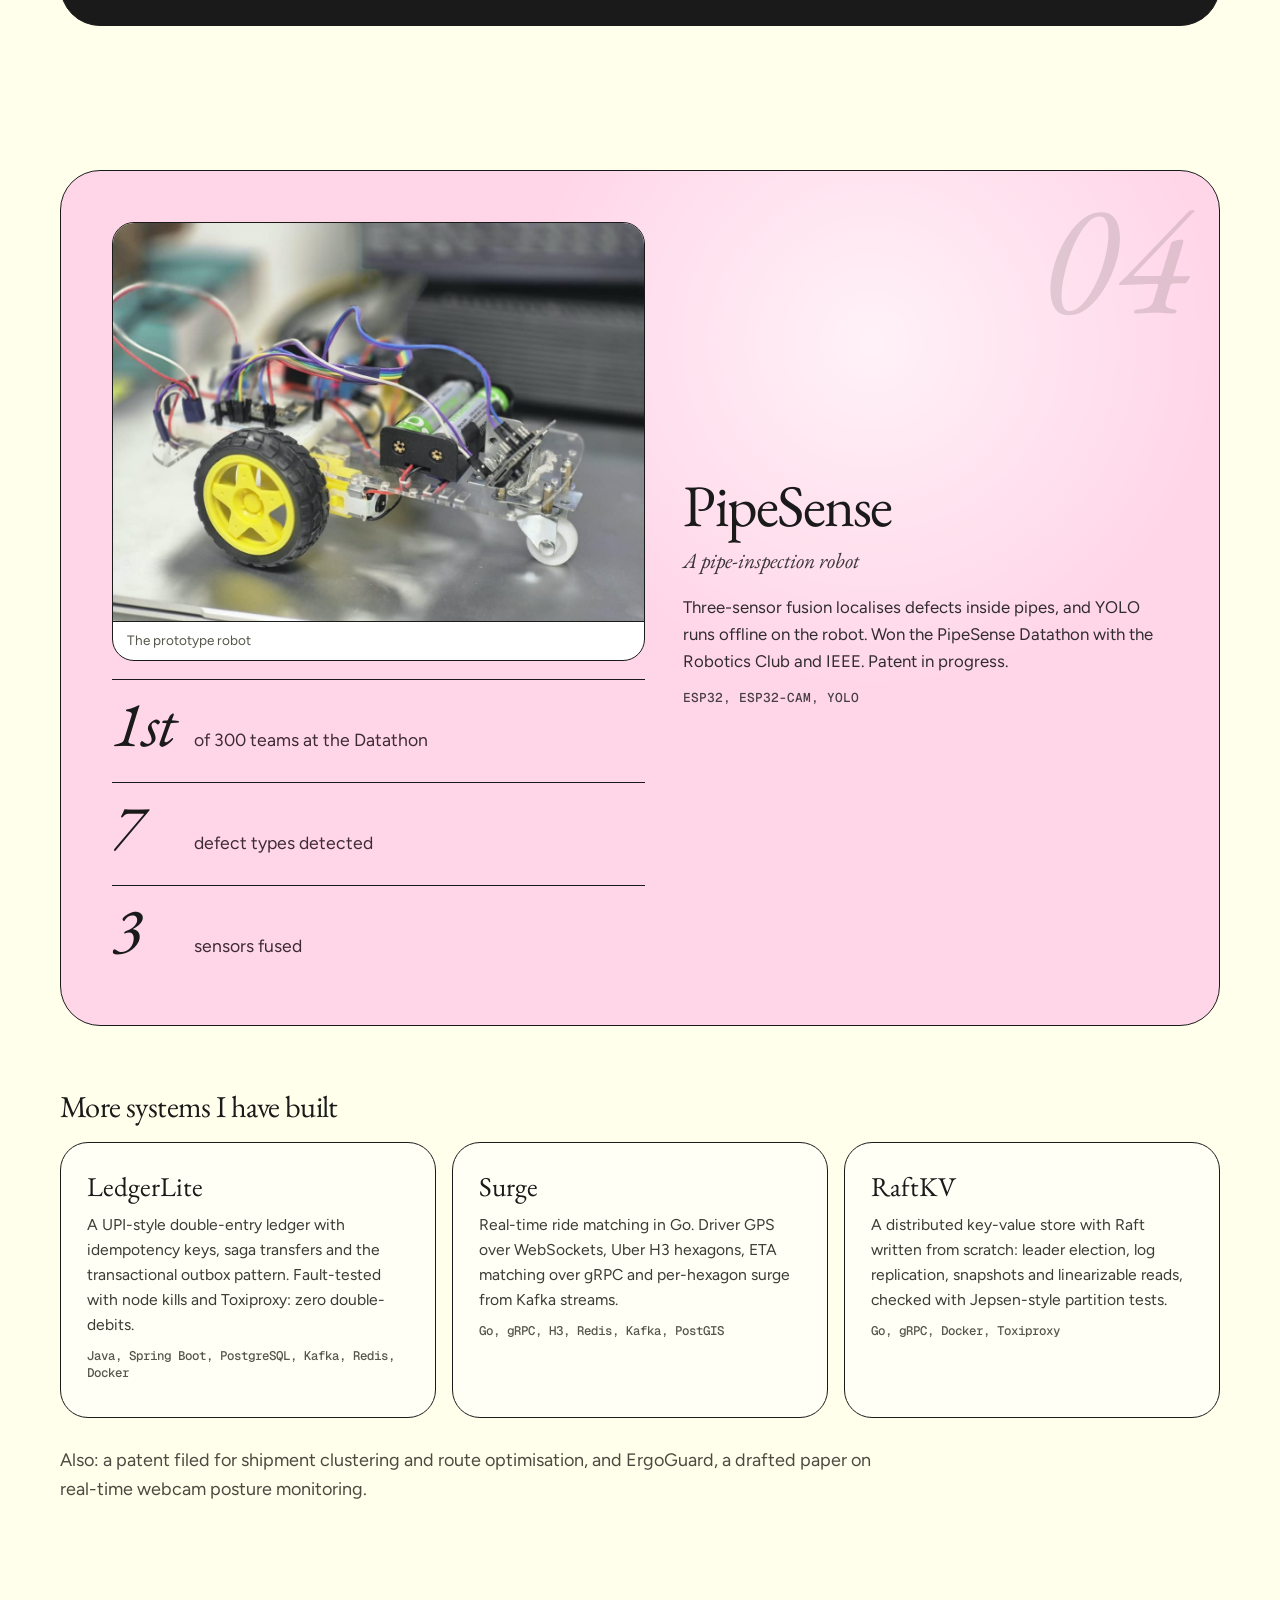
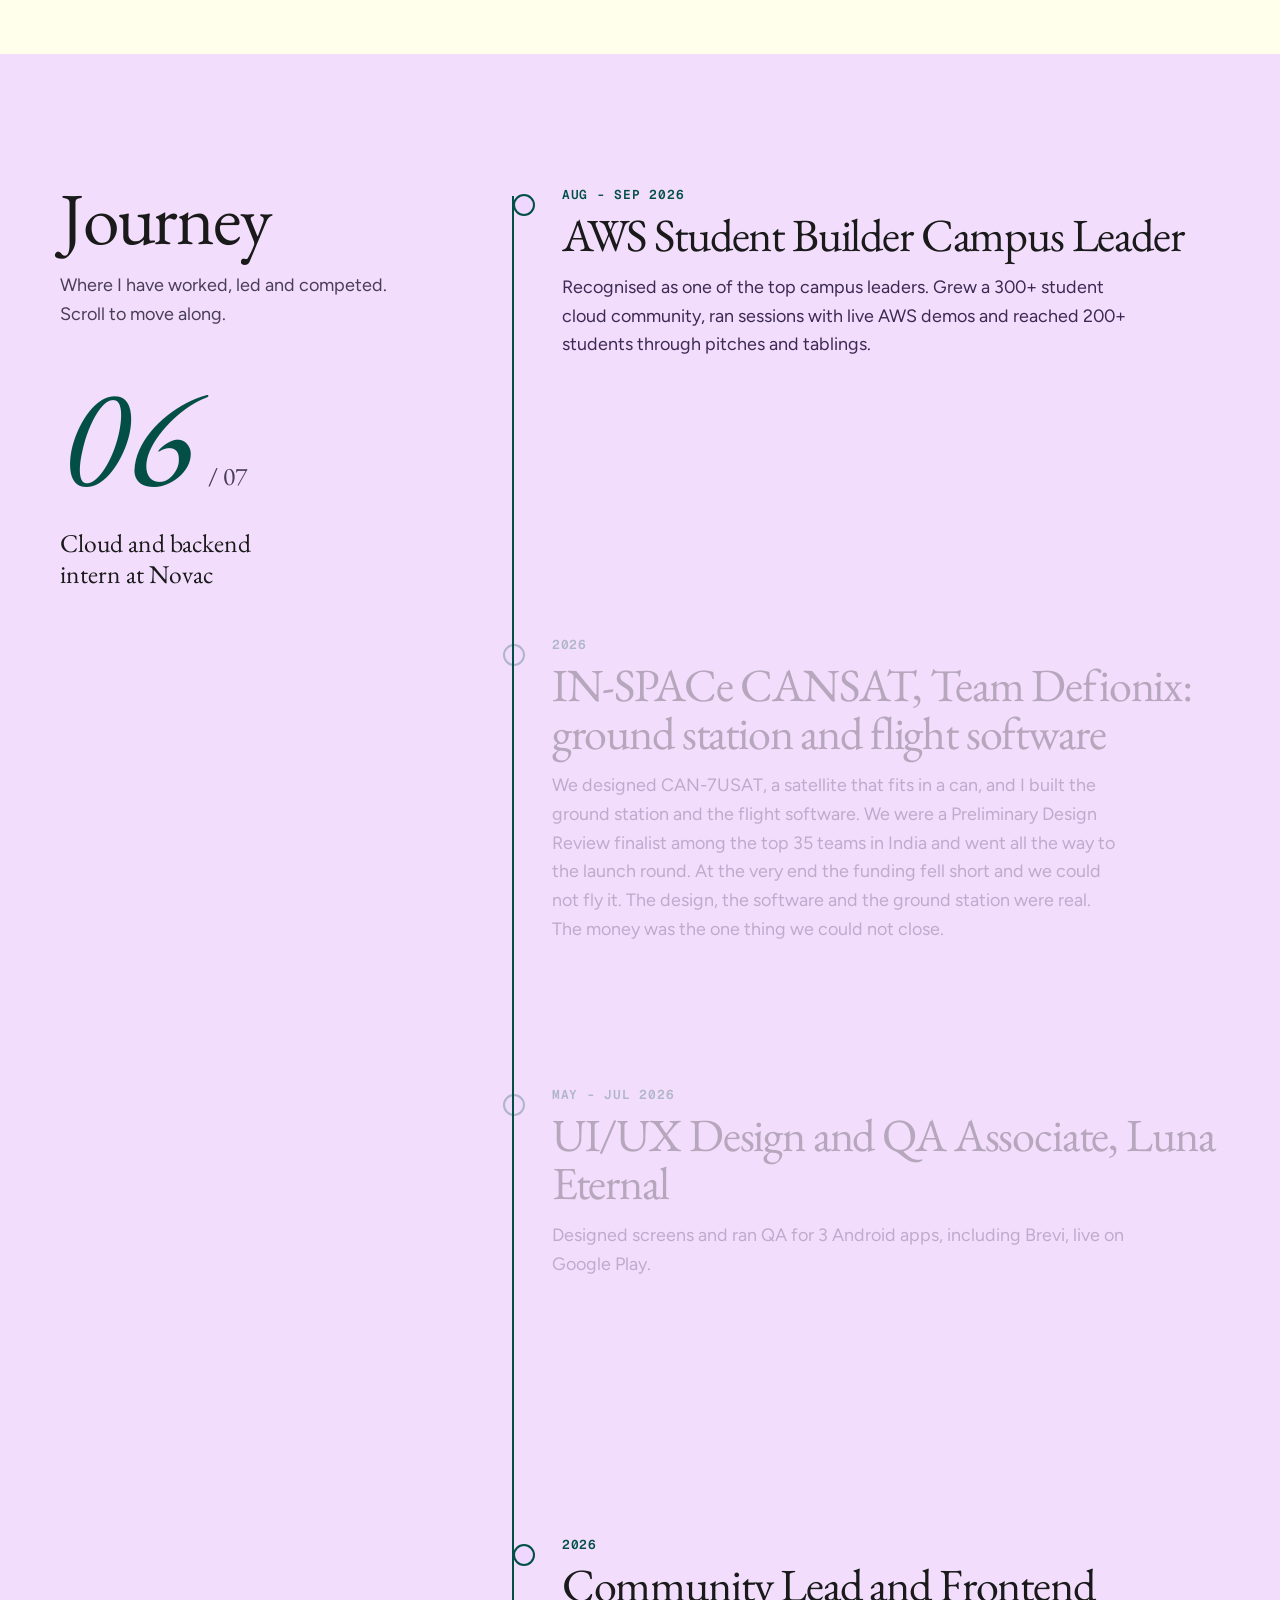
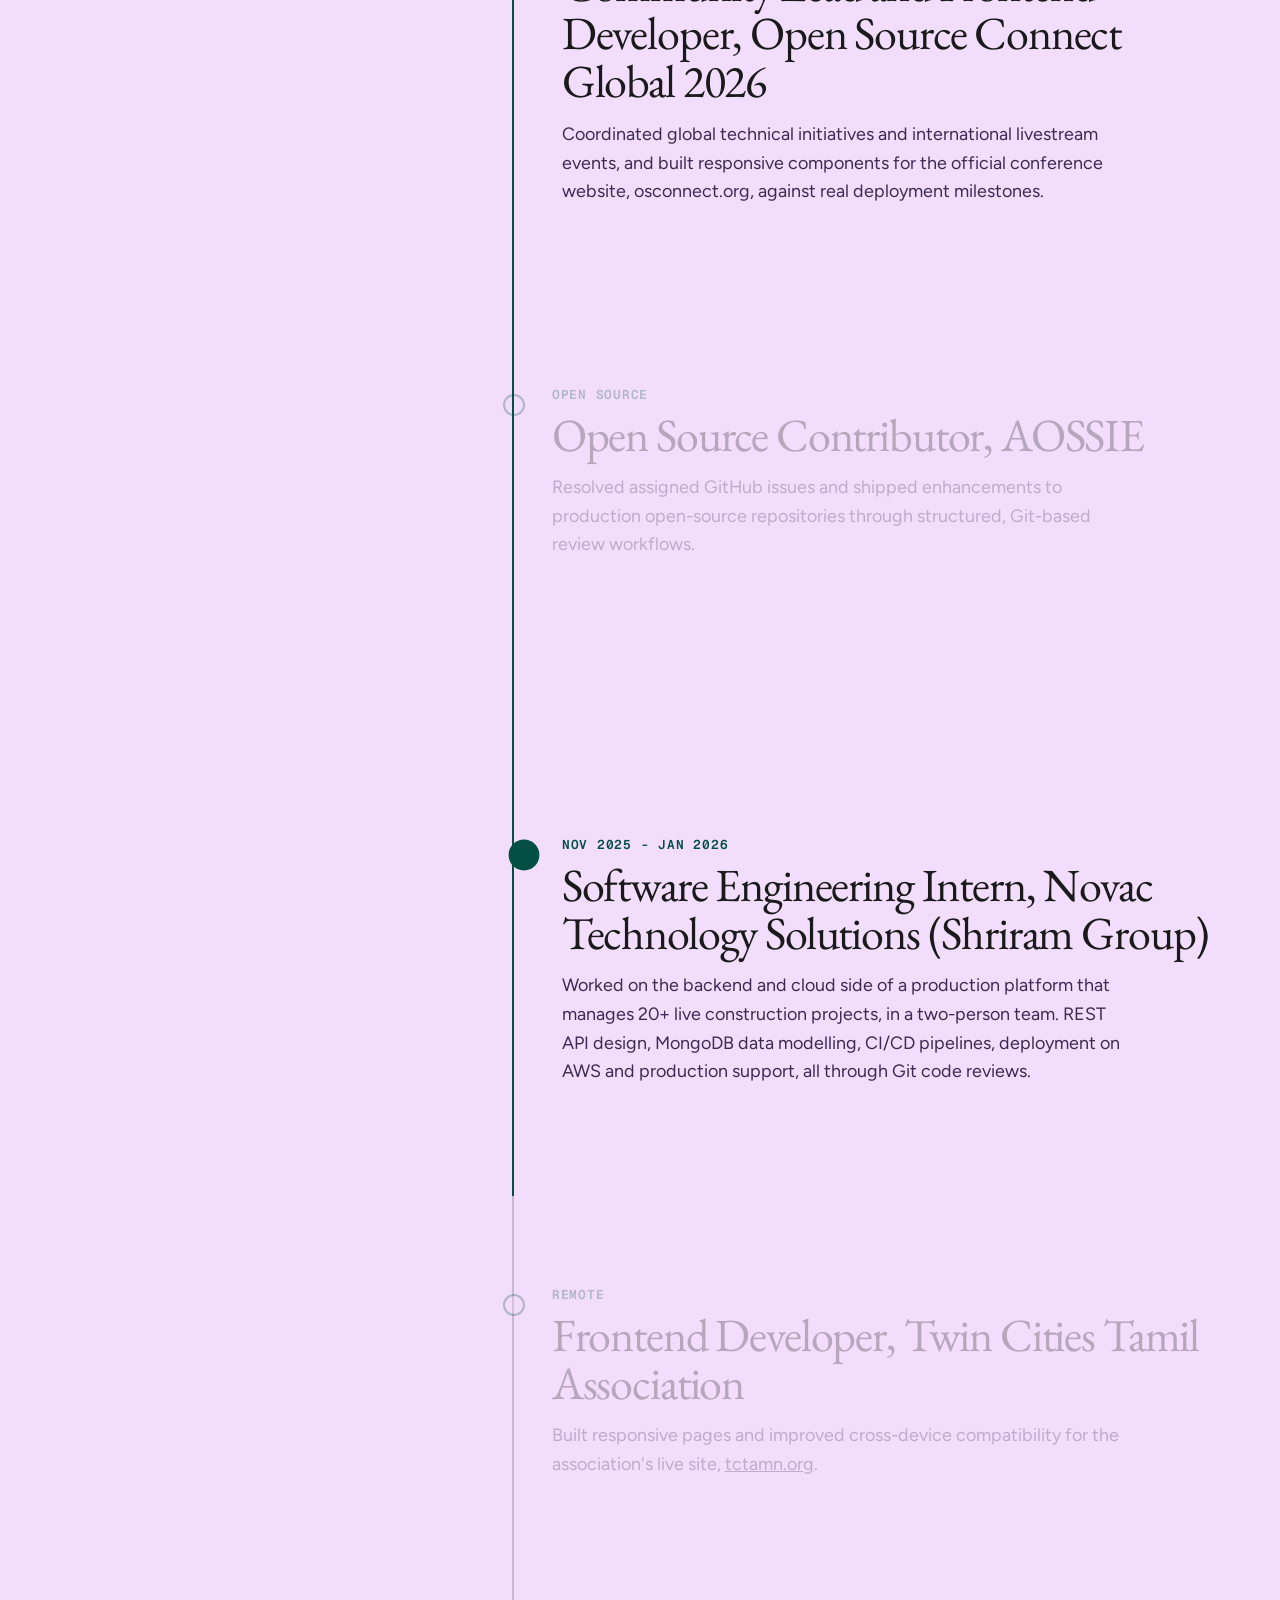
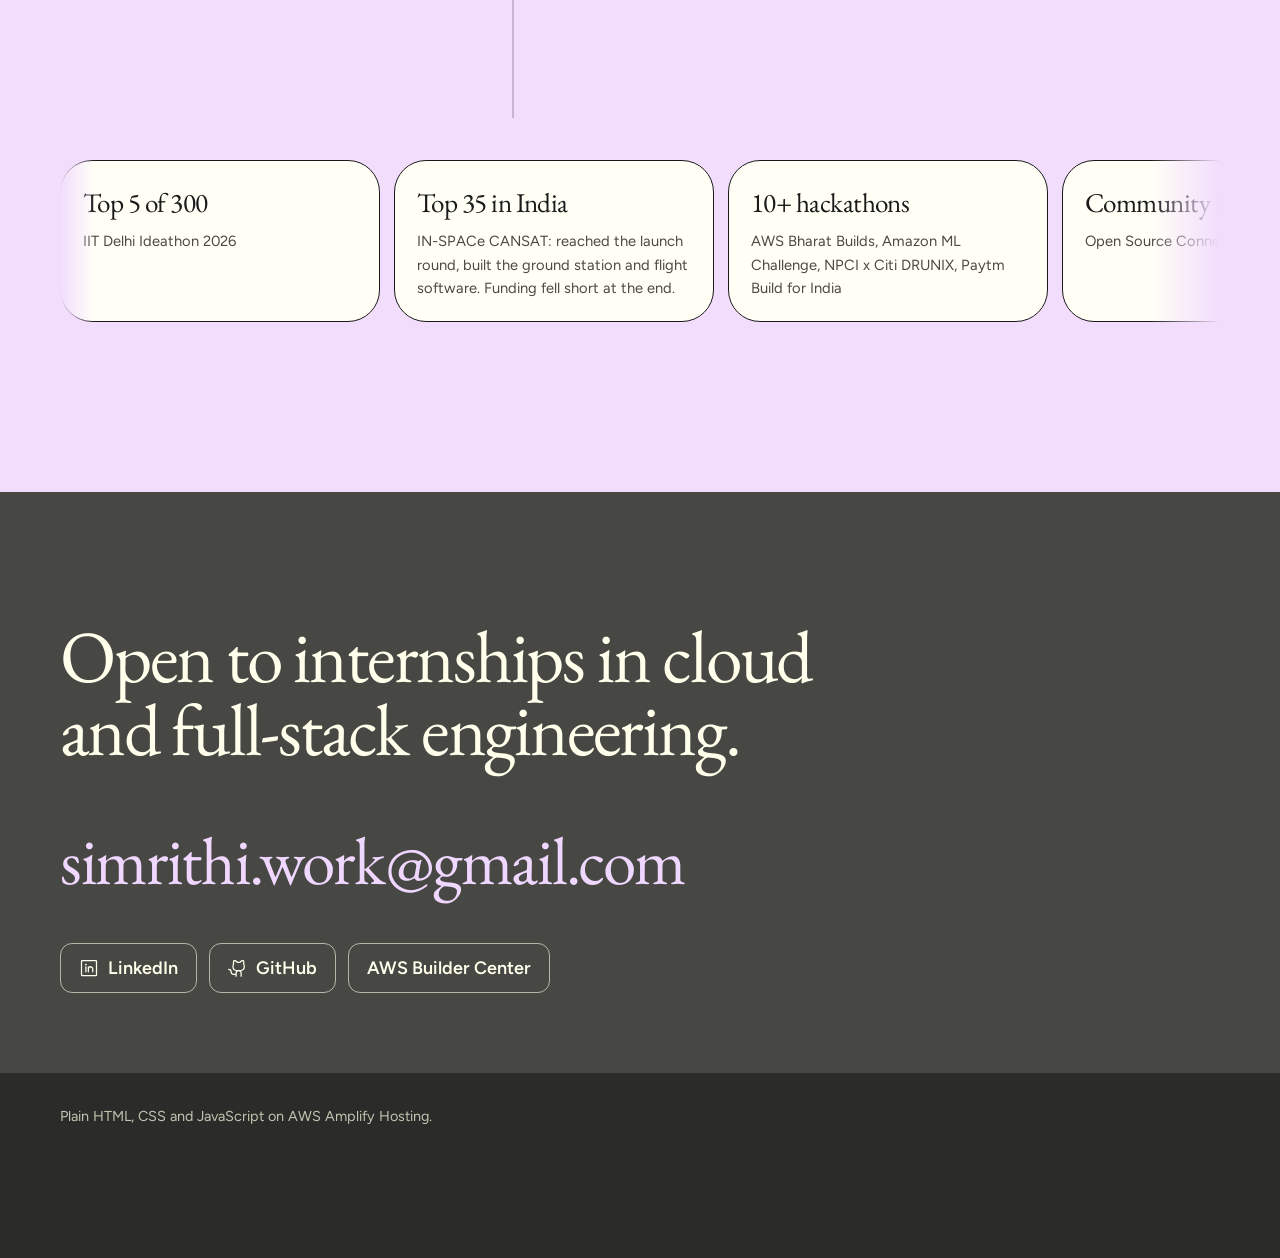
==== commit daab6cc4: "Varshik: live product screenshots (Delhi, Bengaluru) and the recorded product video Co-Authored-By: " ====
--- a/index.html
+++ b/index.html
@@ -156,8 +156,9 @@
 
   <section id="watch" class="block watch" aria-labelledby="watchTitle">
     <h2 id="watchTitle">Watch me work</h2>
-    <p class="section-sub">My PipeSense robot driving, short clips from my sessions, and the Open Source Connect Global community stream.</p>
+    <p class="section-sub">The Varshik live product, my PipeSense robot driving, short clips from my sessions, and the Open Source Connect Global community stream.</p>
     <div class="vgrid">
+      <figure class="vid"><video controls preload="none" playsinline poster="assets/video/varshik-live.jpg" src="assets/video/varshik-live.mp4"></video><figcaption>Varshik live product, recorded 12 Oct 2026: Delhi and Bengaluru flood risk</figcaption></figure>
       <figure class="vid"><video controls preload="none" playsinline poster="assets/video/pipesense-robot.jpg" src="assets/video/pipesense-robot.mp4"></video><figcaption>The PipeSense prototype driving, controlled from a phone</figcaption></figure>
       <figure class="vid"><video controls preload="none" playsinline poster="assets/video/talk-classroom.jpg" src="assets/video/talk-classroom.mp4"></video><figcaption>Pitching AWS Builder Center to a classroom</figcaption></figure>
       <figure class="vid"><video controls preload="none" playsinline poster="assets/video/talk-lab-1.jpg" src="assets/video/talk-lab-1.mp4"></video><figcaption>Leading a hands-on session in a computer lab</figcaption></figure>
@@ -296,12 +297,15 @@
           <p class="links"><a href="https://d24wvc44c3vaxz.cloudfront.net/" rel="noopener">Live demo</a><a href="https://github.com/simrithi/floodlens" rel="noopener">GitHub</a><a href="https://youtu.be/nPr0dBLUtUk" rel="noopener">Video</a><a href="https://builder.aws.com/content/3KYn3Kwff6ZOhYY2RbAhKFBszHr/varshik" rel="noopener">Blog post</a></p>
         </div>
         <div class="sp-visual" data-liquid>
-          <div class="vtabs" role="tablist" aria-label="Varshik diagrams">
-            <button role="tab" aria-selected="true" data-img="assets/varshik-architecture.png" data-w="2400" data-h="1646" data-alt="Varshik system architecture: dashcam frames to Amazon SageMaker, S3, Bedrock and CloudFront">Architecture</button>
+          <div class="vtabs" role="tablist" aria-label="Varshik screenshots and diagrams">
+            <button role="tab" aria-selected="true" data-img="assets/photos/varshik-live-delhi.jpg" data-w="1700" data-h="956" data-alt="Varshik live product, central Delhi: 2.7 km filmed, 42 stretches scored, ITO crossing flagged with a waterlogging risk score of 84">Live: Delhi</button>
+            <button role="tab" aria-selected="false" data-img="assets/photos/varshik-live-bengaluru.jpg" data-w="1700" data-h="956" data-alt="Varshik live product, Bengaluru: water paths from bare-earth terrain, with drains, risk ranking and design storm rainfall">Live: Bengaluru</button>
+            <button role="tab" aria-selected="false" data-img="assets/varshik-architecture.png" data-w="2400" data-h="1646" data-alt="Varshik system architecture: dashcam frames to Amazon SageMaker, S3, Bedrock and CloudFront">Architecture</button>
             <button role="tab" aria-selected="false" data-img="assets/varshik-pipeline.png" data-w="2400" data-h="1406" data-alt="Varshik data pipeline from terrain and dashcam data to risk scores">Data pipeline</button>
             <button role="tab" aria-selected="false" data-img="assets/varshik-workflows.png" data-w="2400" data-h="1714" data-alt="Varshik AI and event-driven workflows on AWS">AI workflows</button>
           </div>
-          <img id="vimg" src="assets/varshik-architecture.png" width="2400" height="1646" loading="lazy" alt="Varshik system architecture: dashcam frames to Amazon SageMaker, S3, Bedrock and CloudFront">
+          <img id="vimg" src="assets/photos/varshik-live-delhi.jpg" width="1700" height="956" loading="lazy" alt="Varshik live product, central Delhi: 2.7 km filmed, 42 stretches scored, ITO crossing flagged with a waterlogging risk score of 84">
+          <a class="vlive" href="#watch">Watch the live product video</a>
         </div>
       </article>
 
--- a/styles.css
+++ b/styles.css
@@ -840,3 +840,5 @@
 .rot span.out { opacity: 0; transform: translateY(-70%); }
 @media (max-width: 560px) { .greet .muted, .greet .live { display: none; } }
 @media (prefers-reduced-motion: reduce) { .greet, .hero h1, .hero .lede, .hero .cta, .hero-hint { animation: none; } .greet .live { animation: none; } .rot span { transition: none; } }
+
+.vlive { display: inline-block; margin-top: 12px; font-family: var(--serif); font-style: italic; font-size: 1.2rem; color: inherit; text-decoration: underline; text-decoration-color: #8d5fd3; text-underline-offset: 5px; text-decoration-thickness: 2px; }
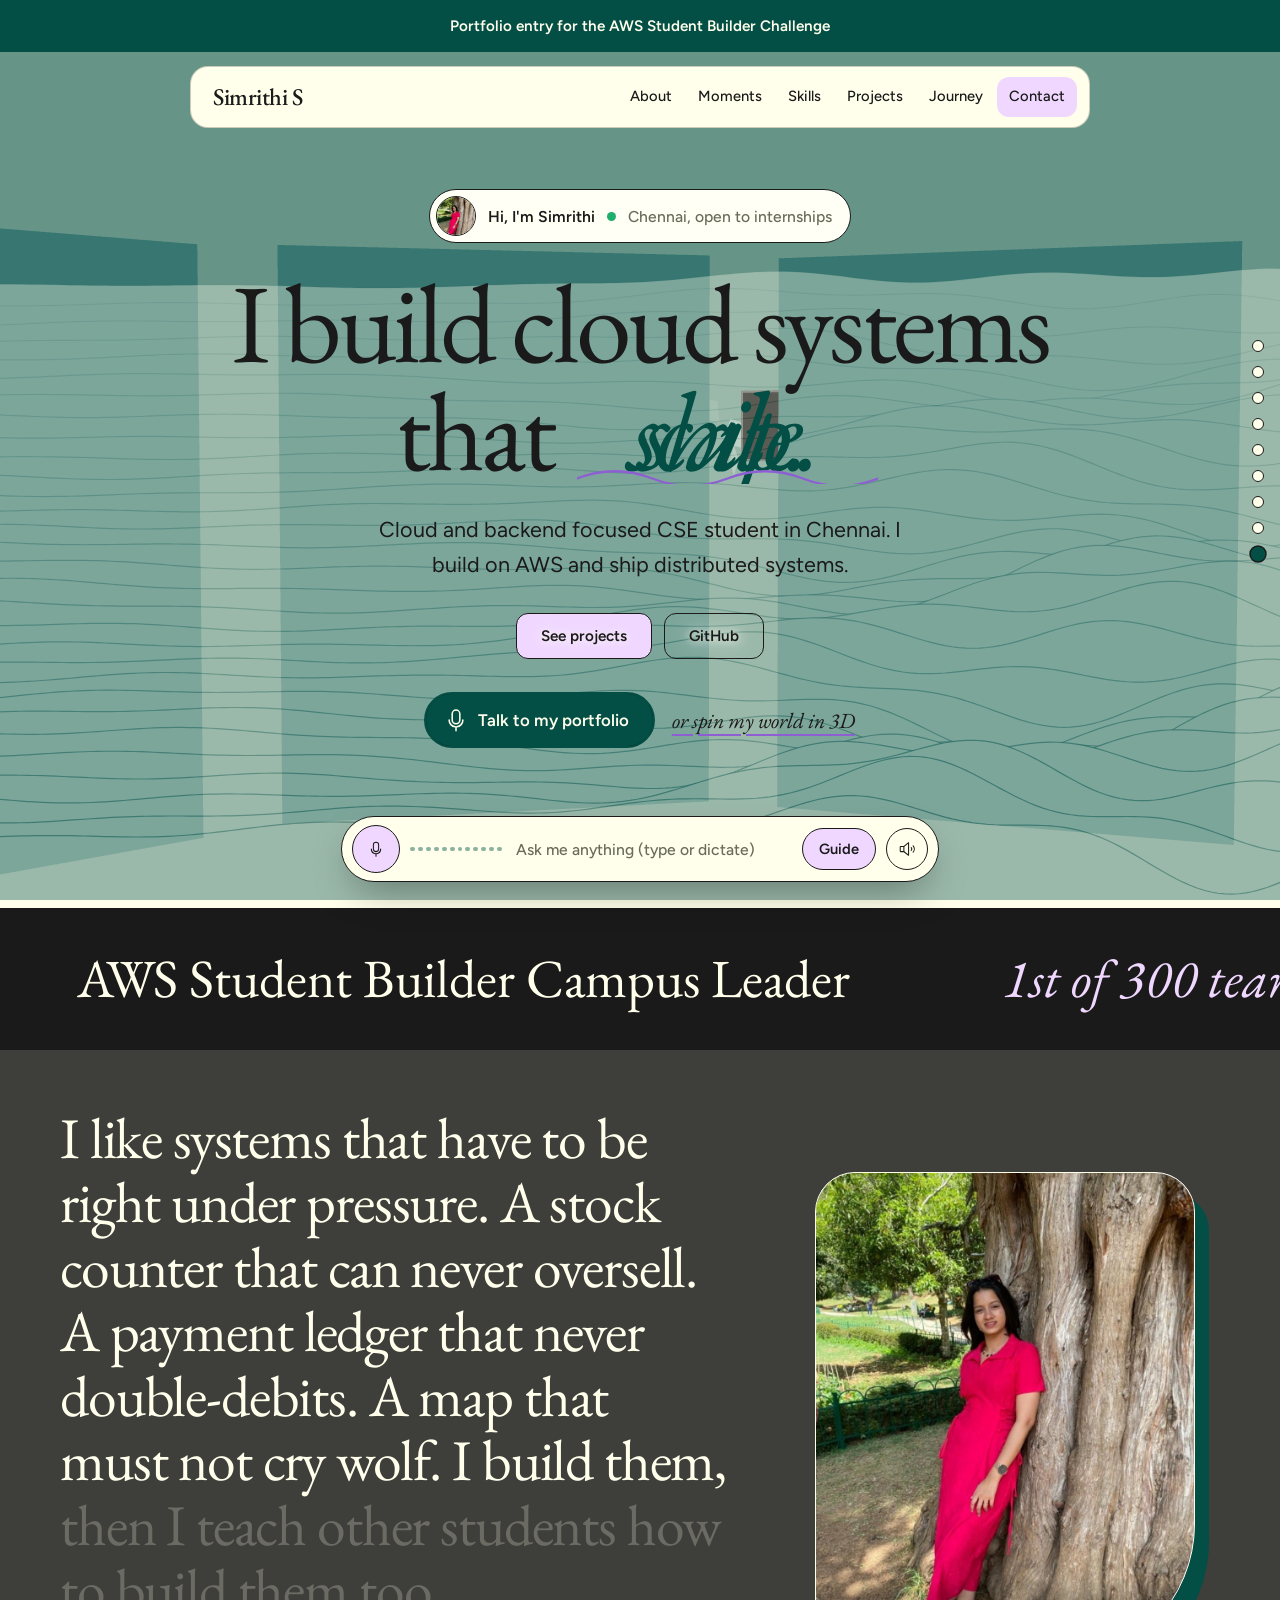
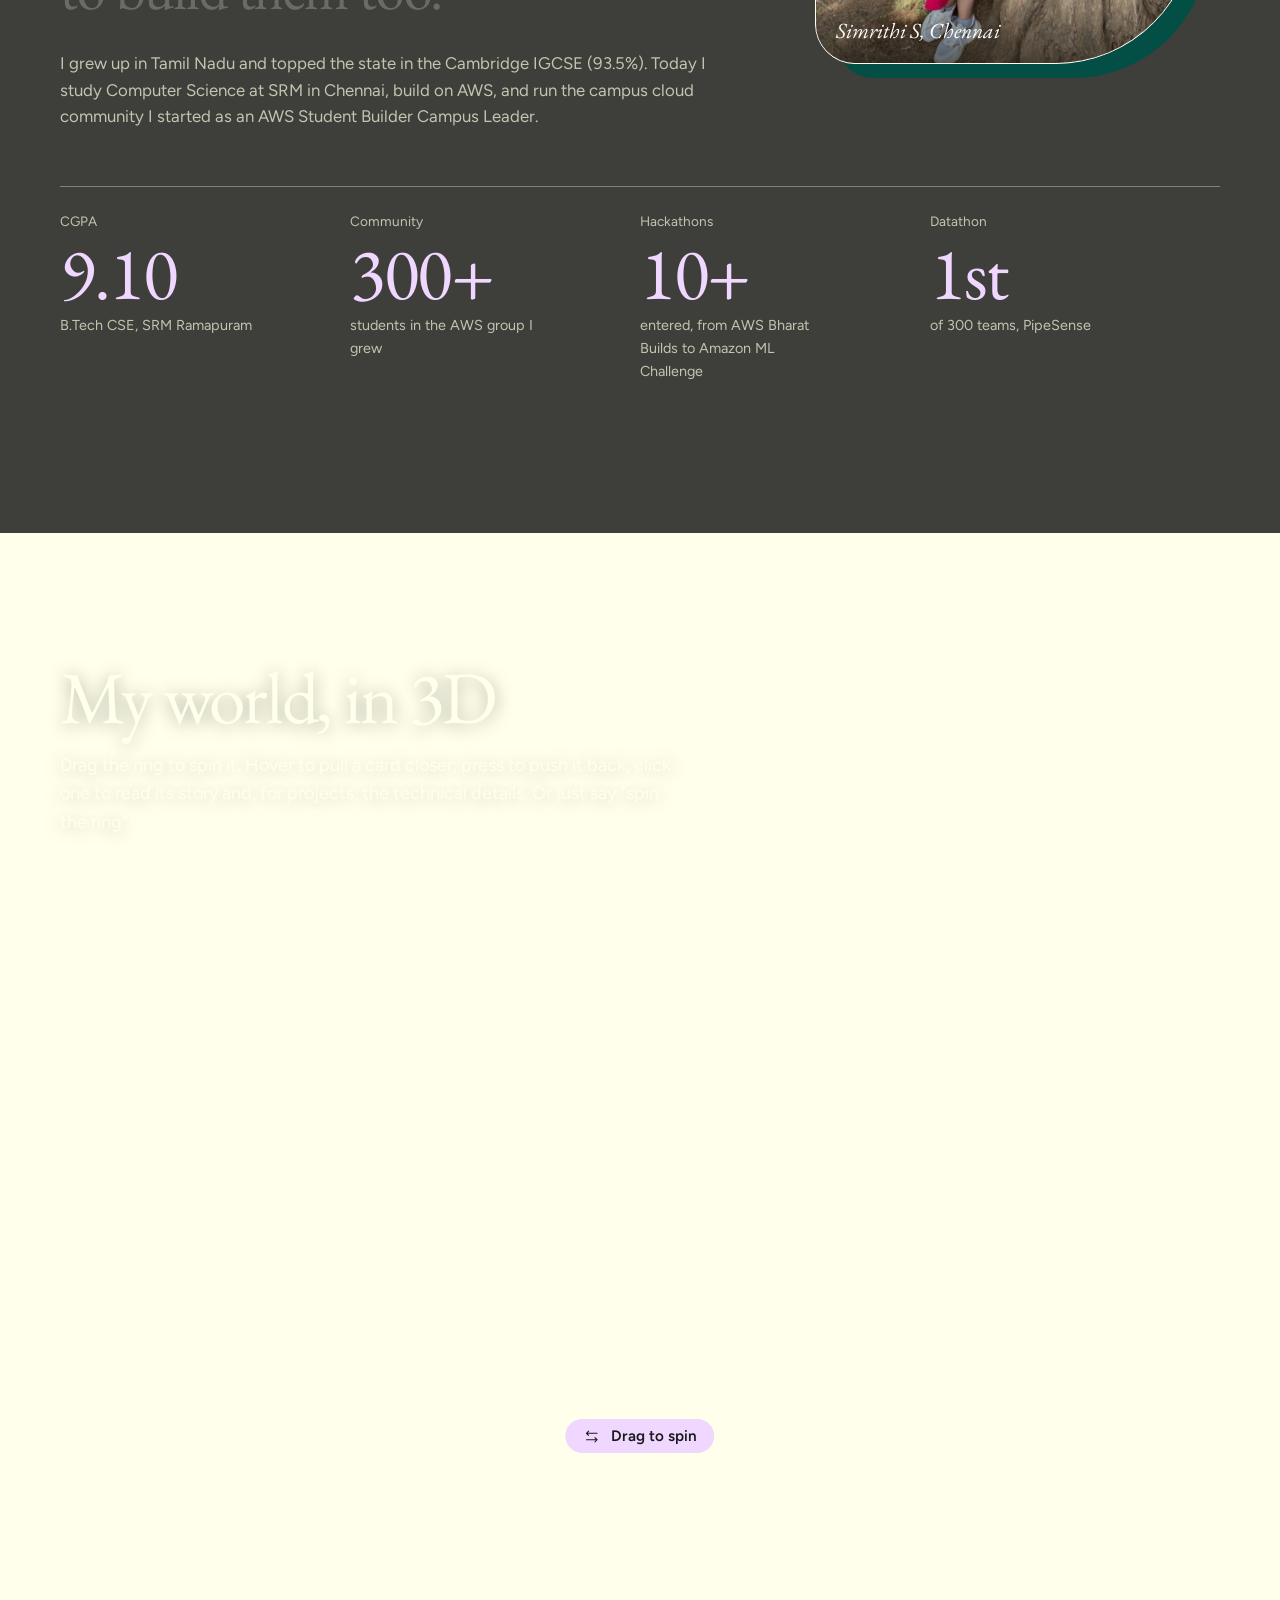
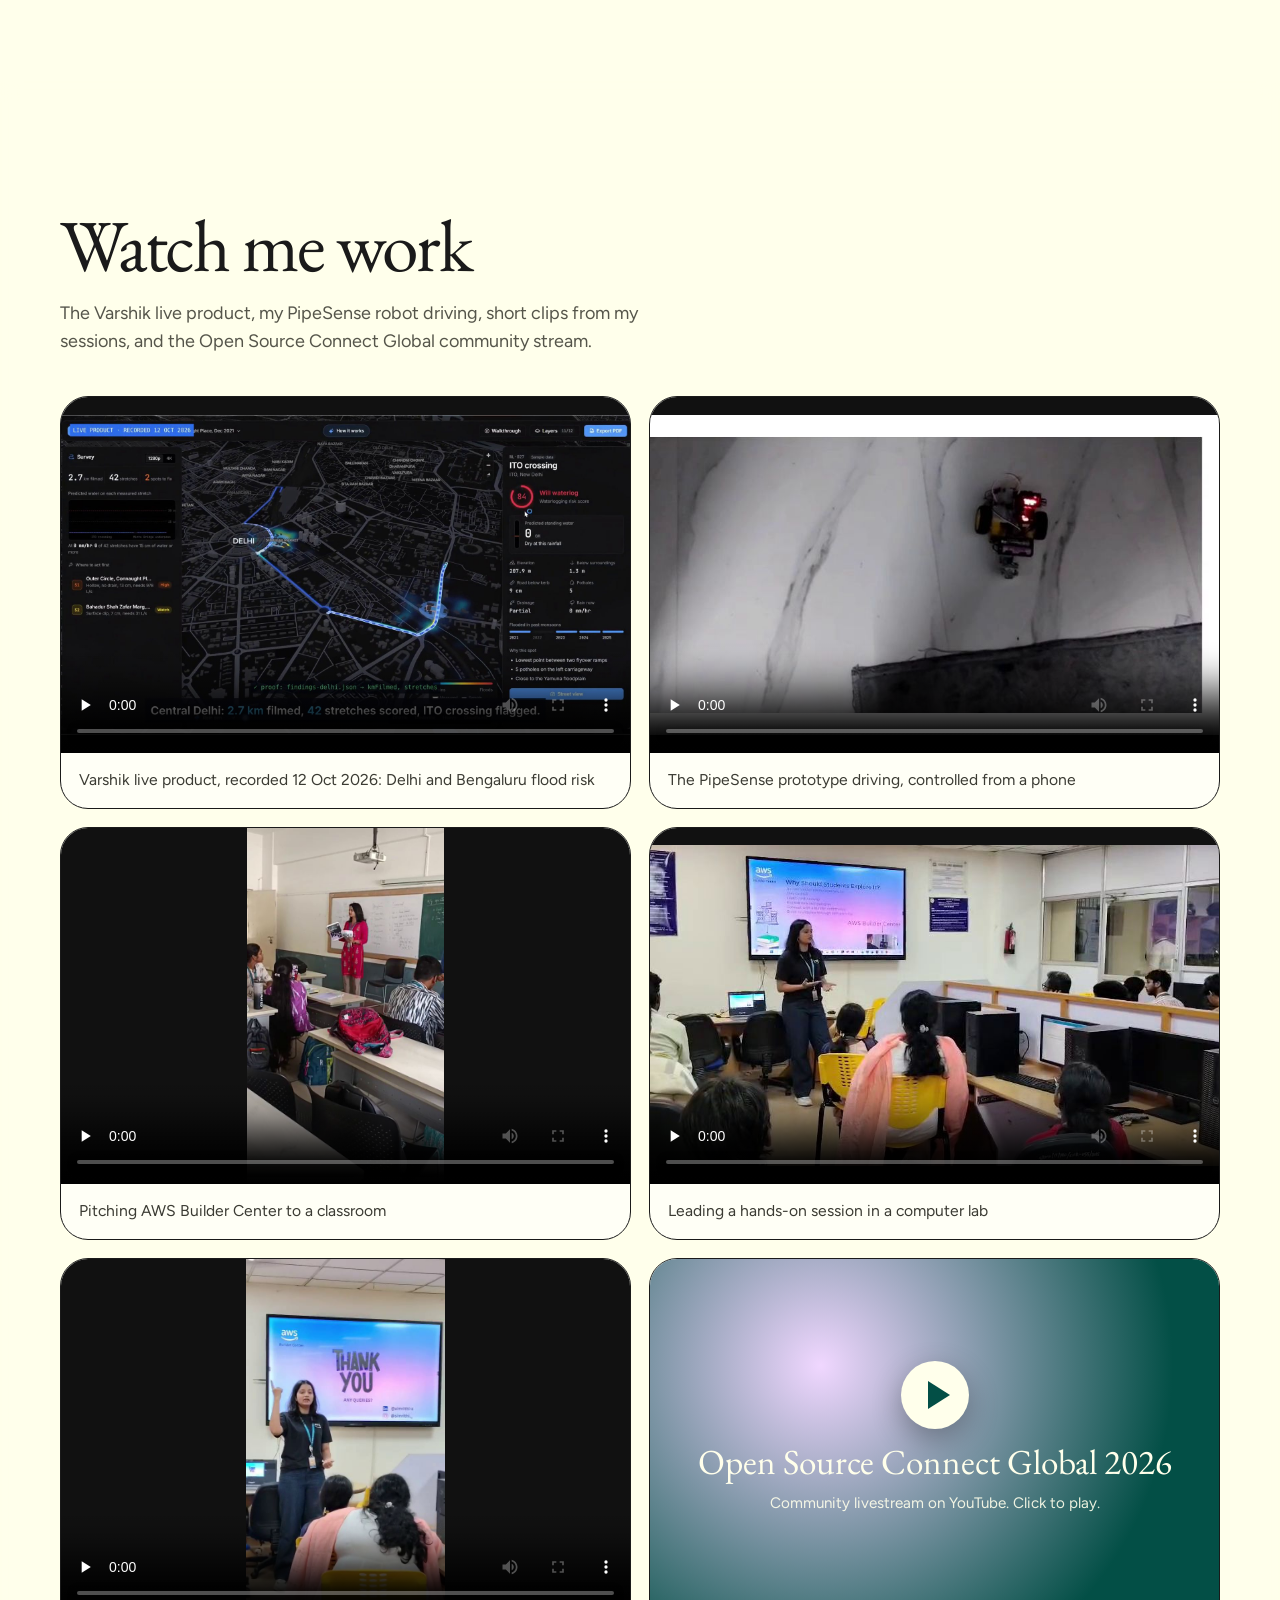
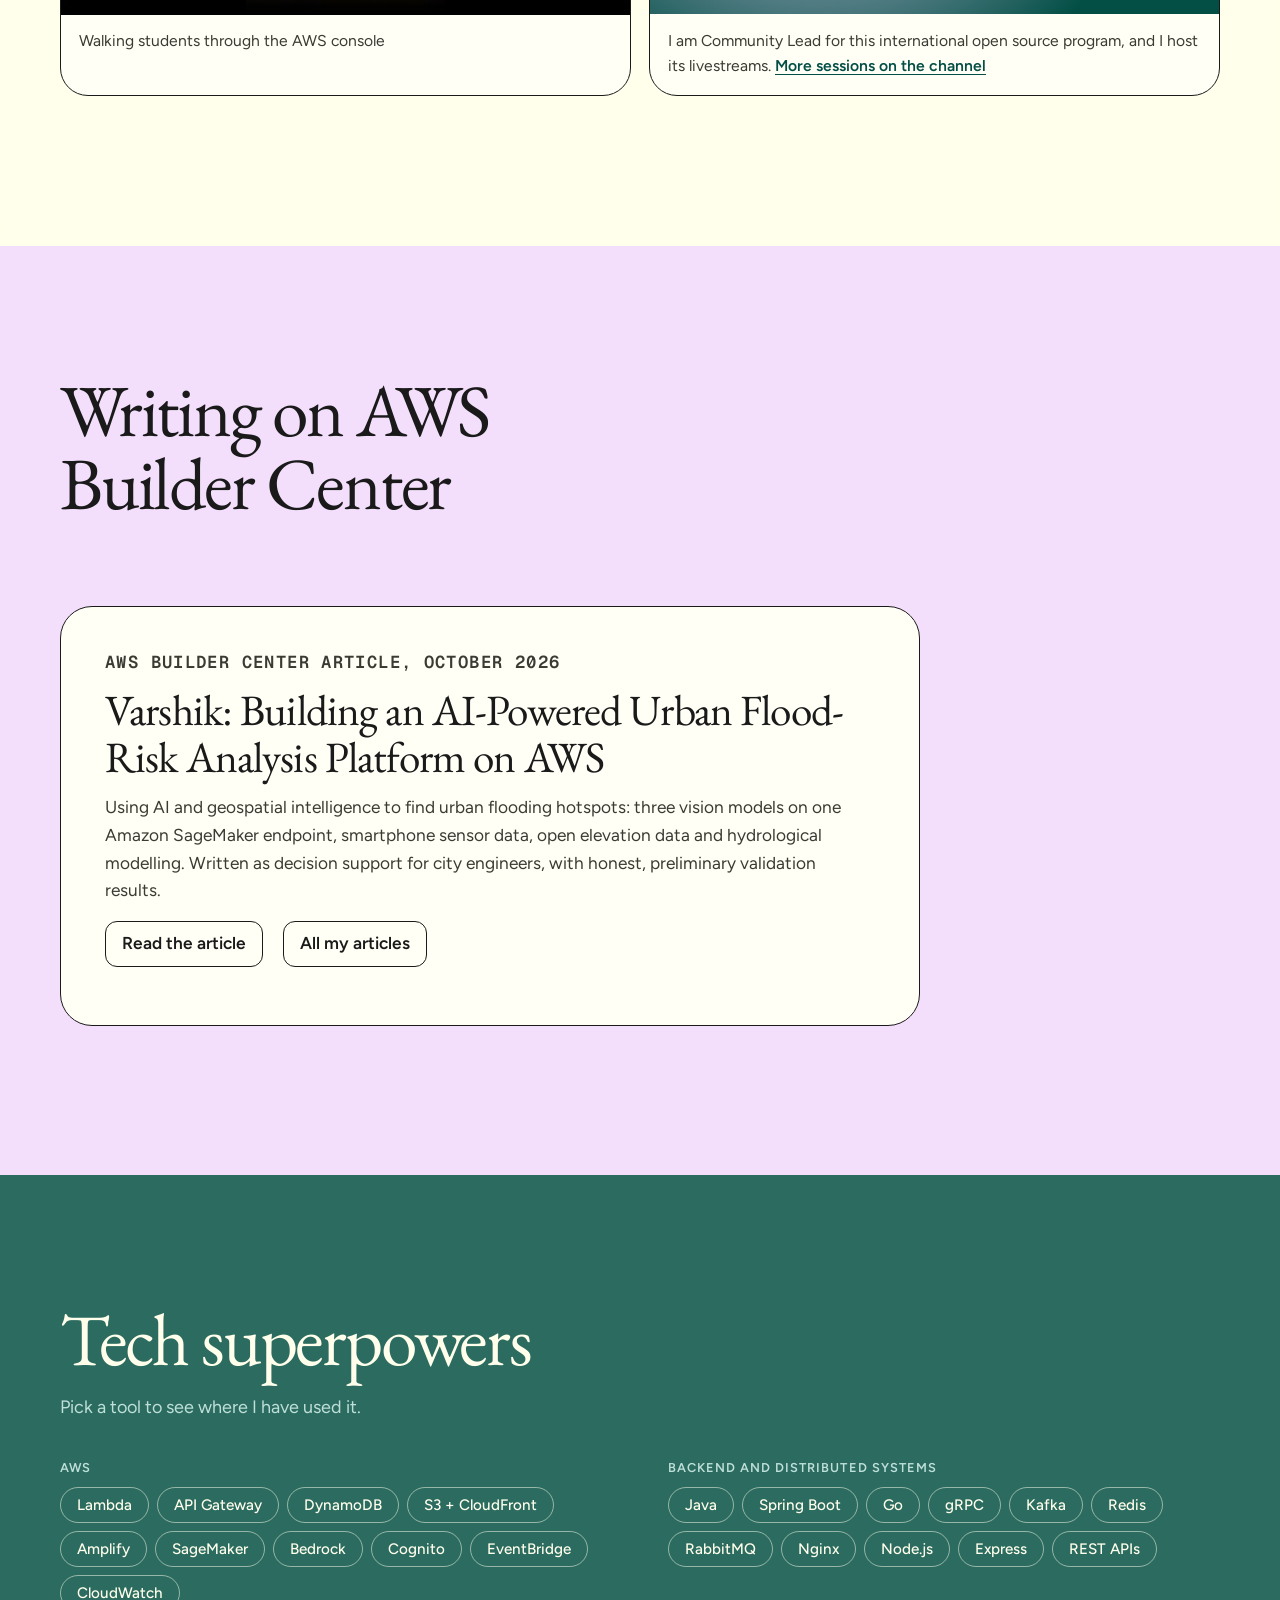
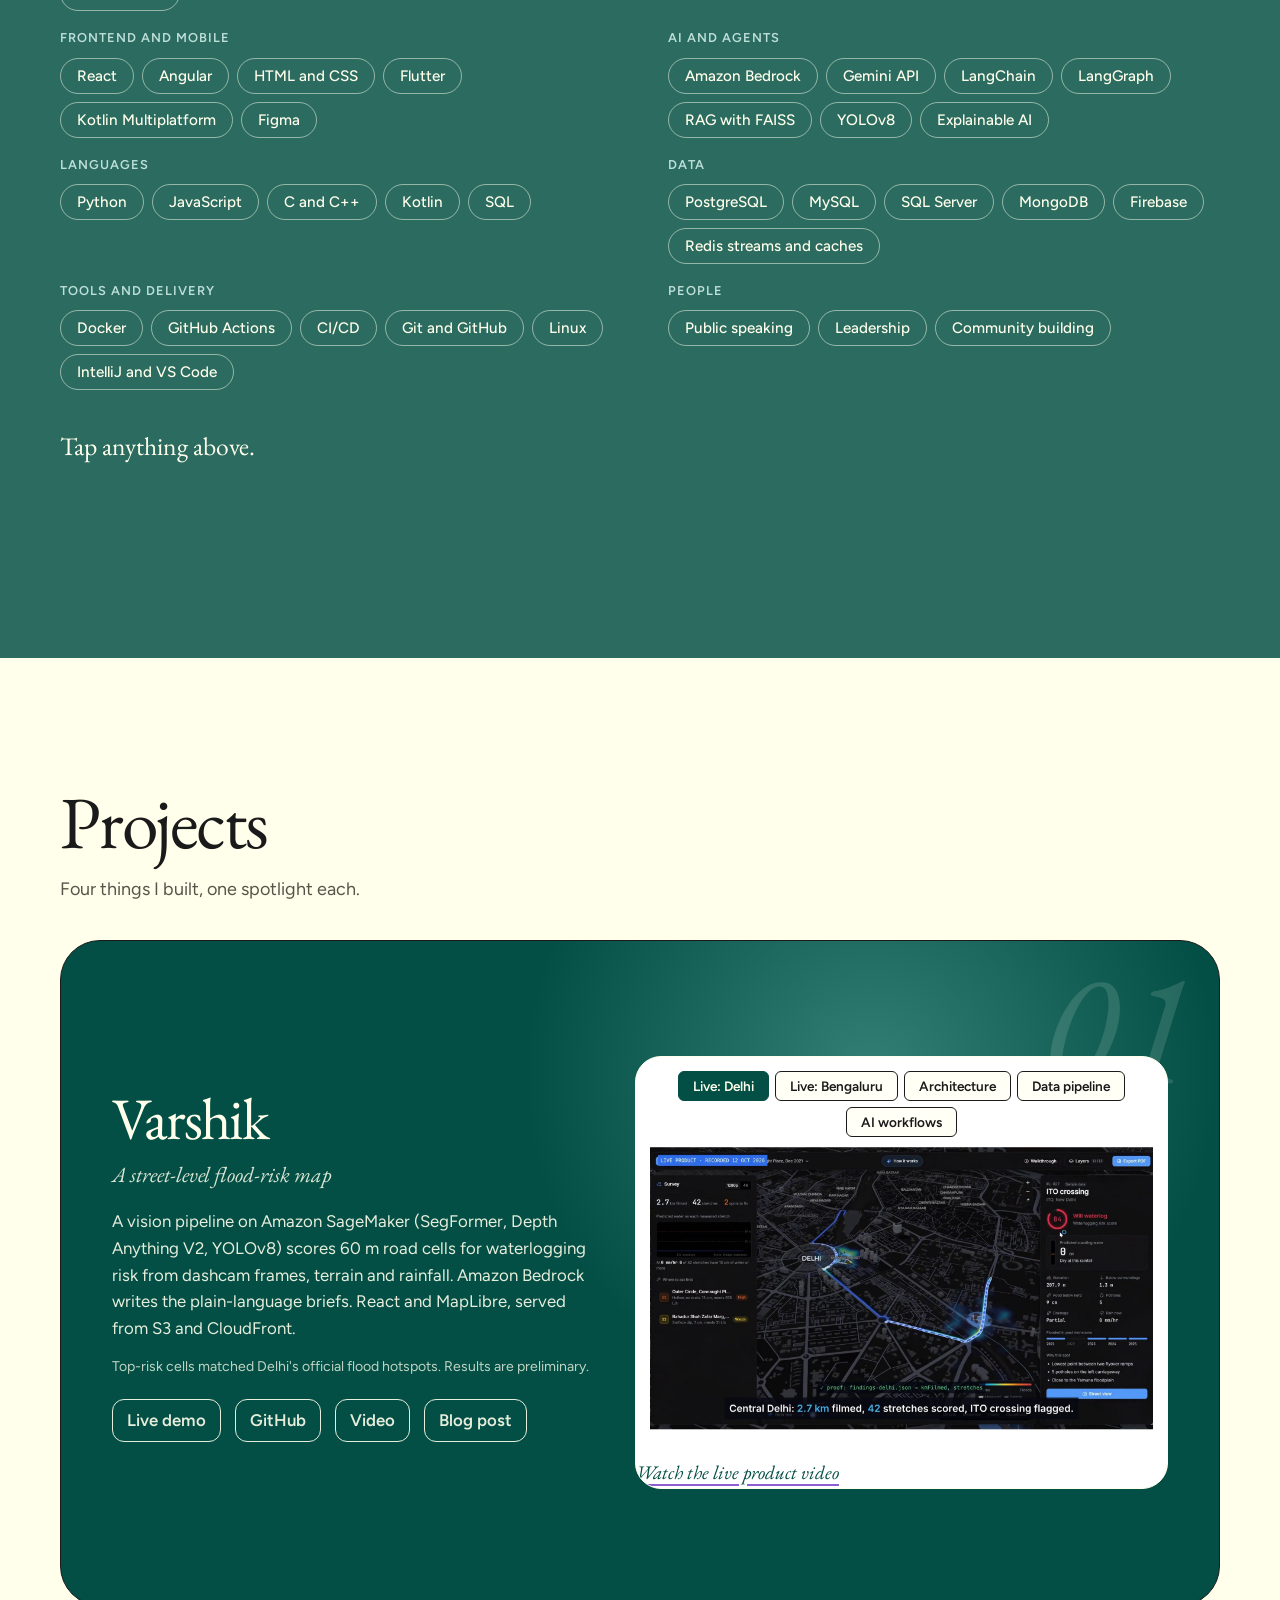
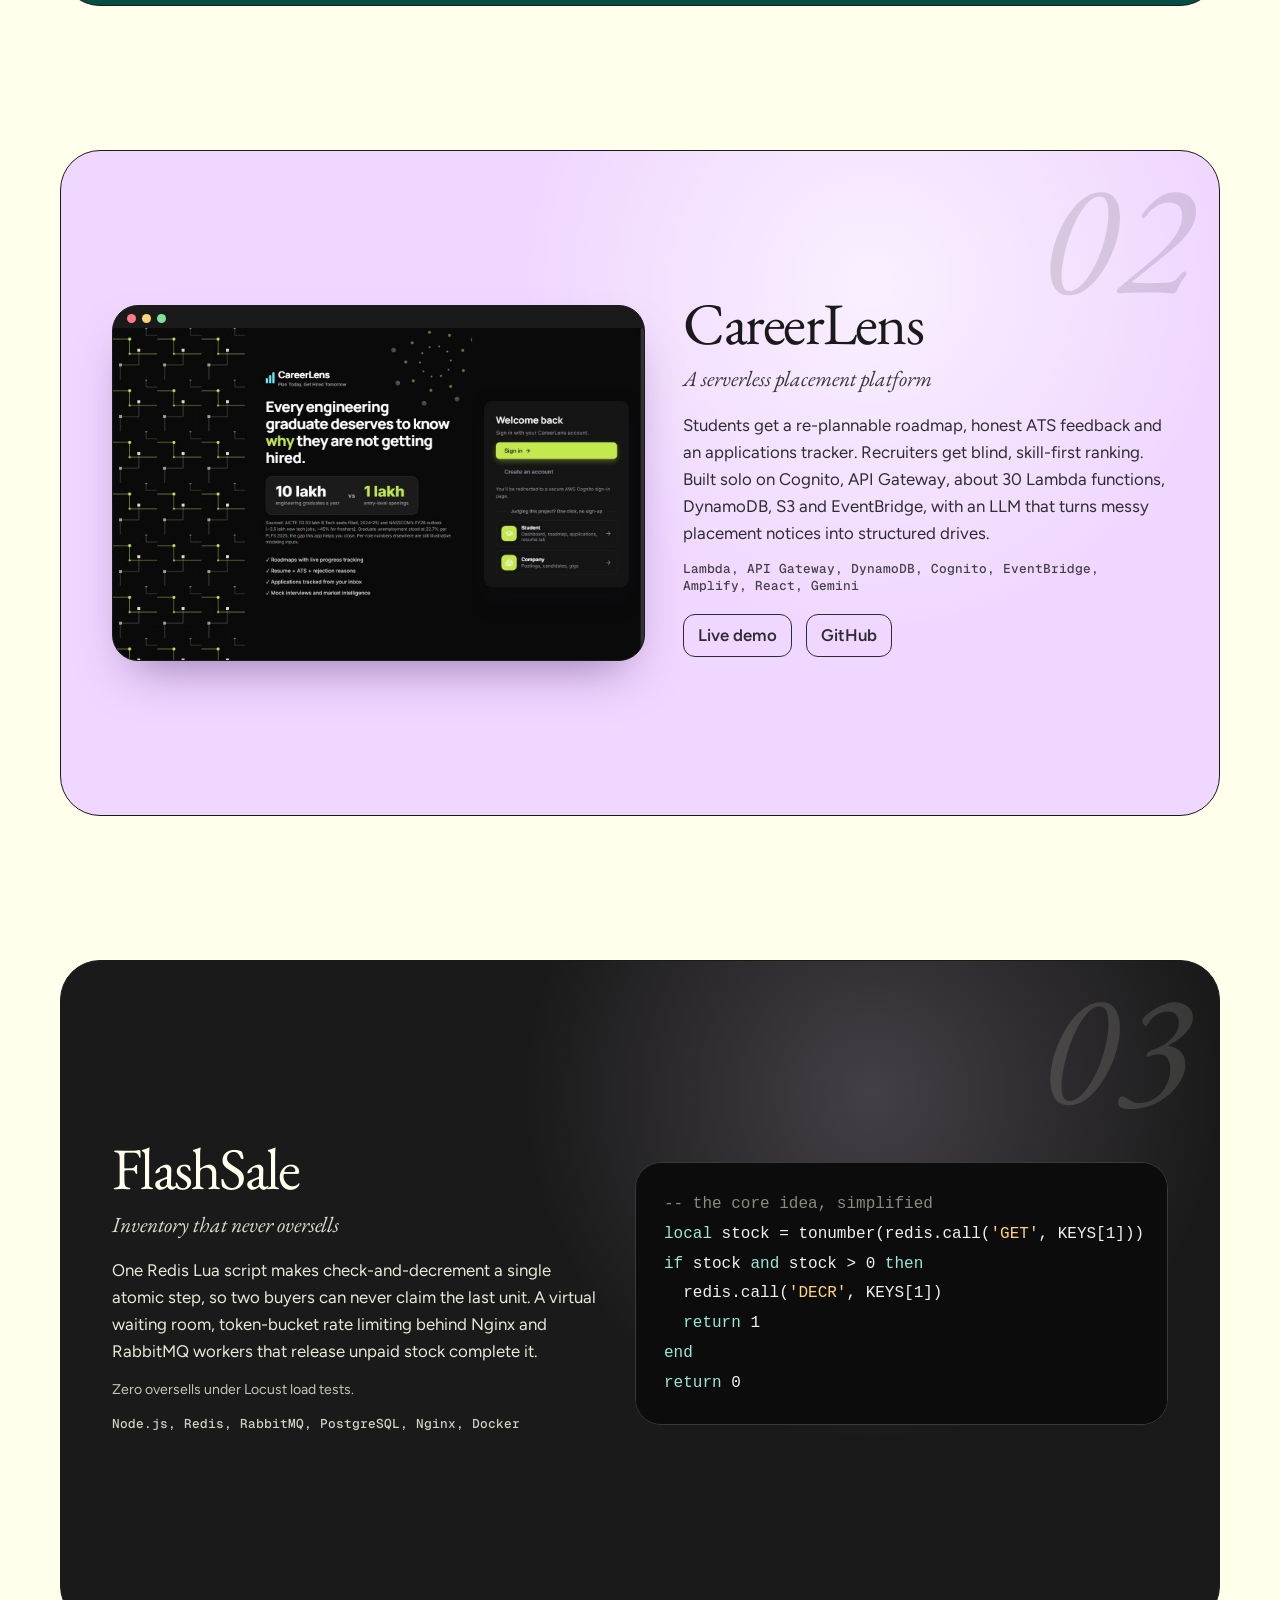
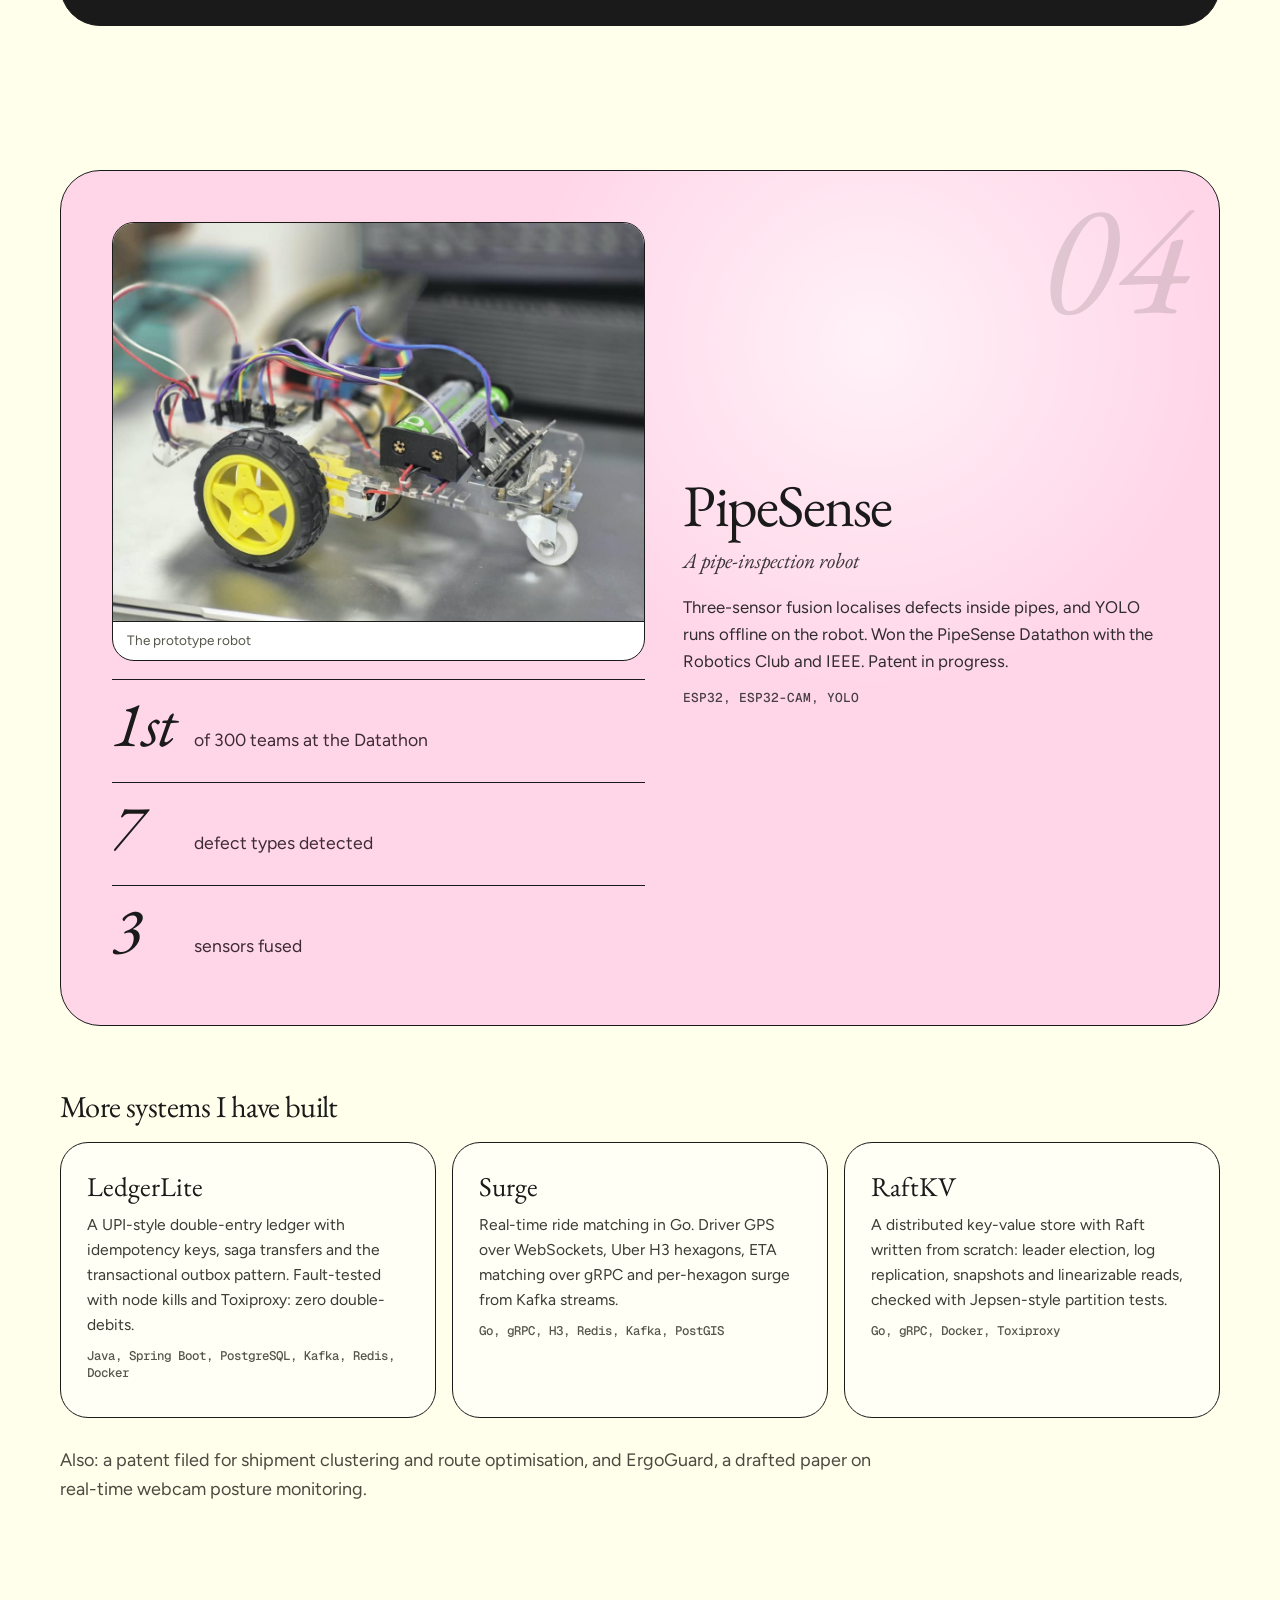
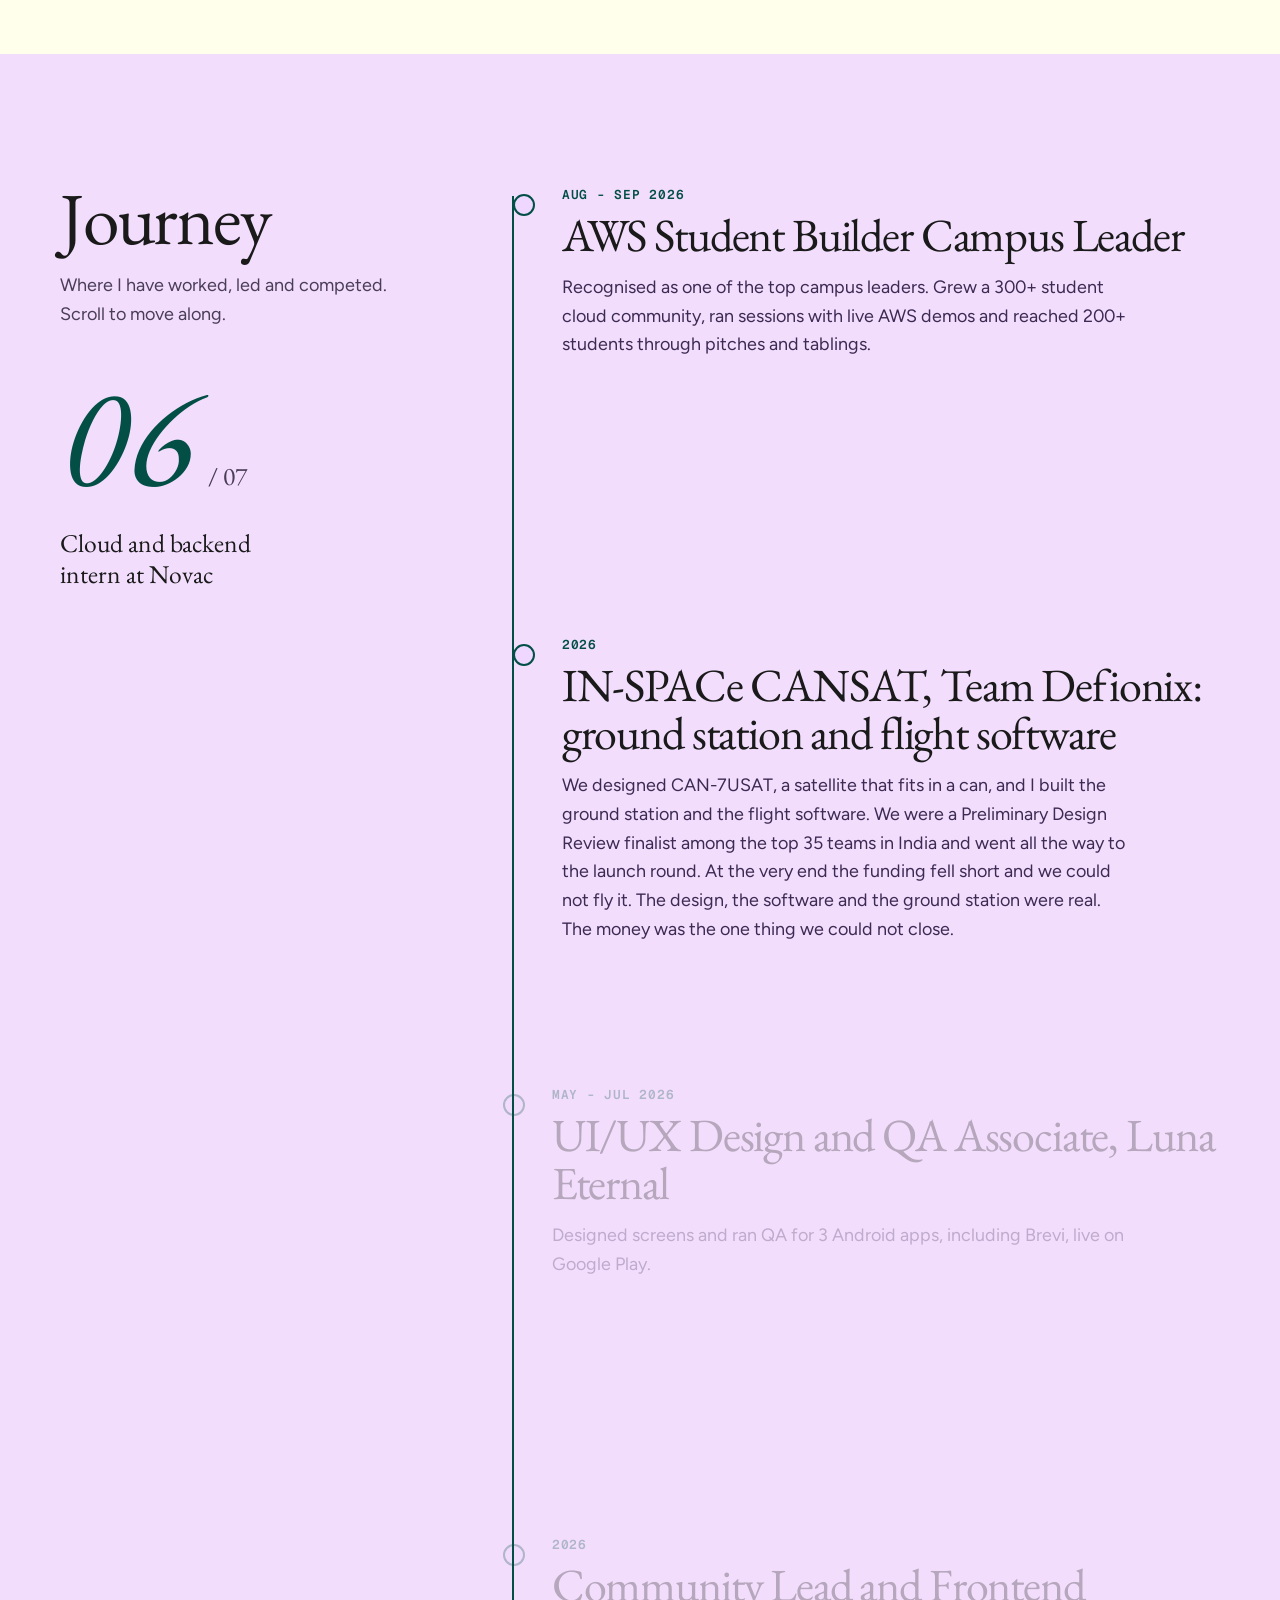
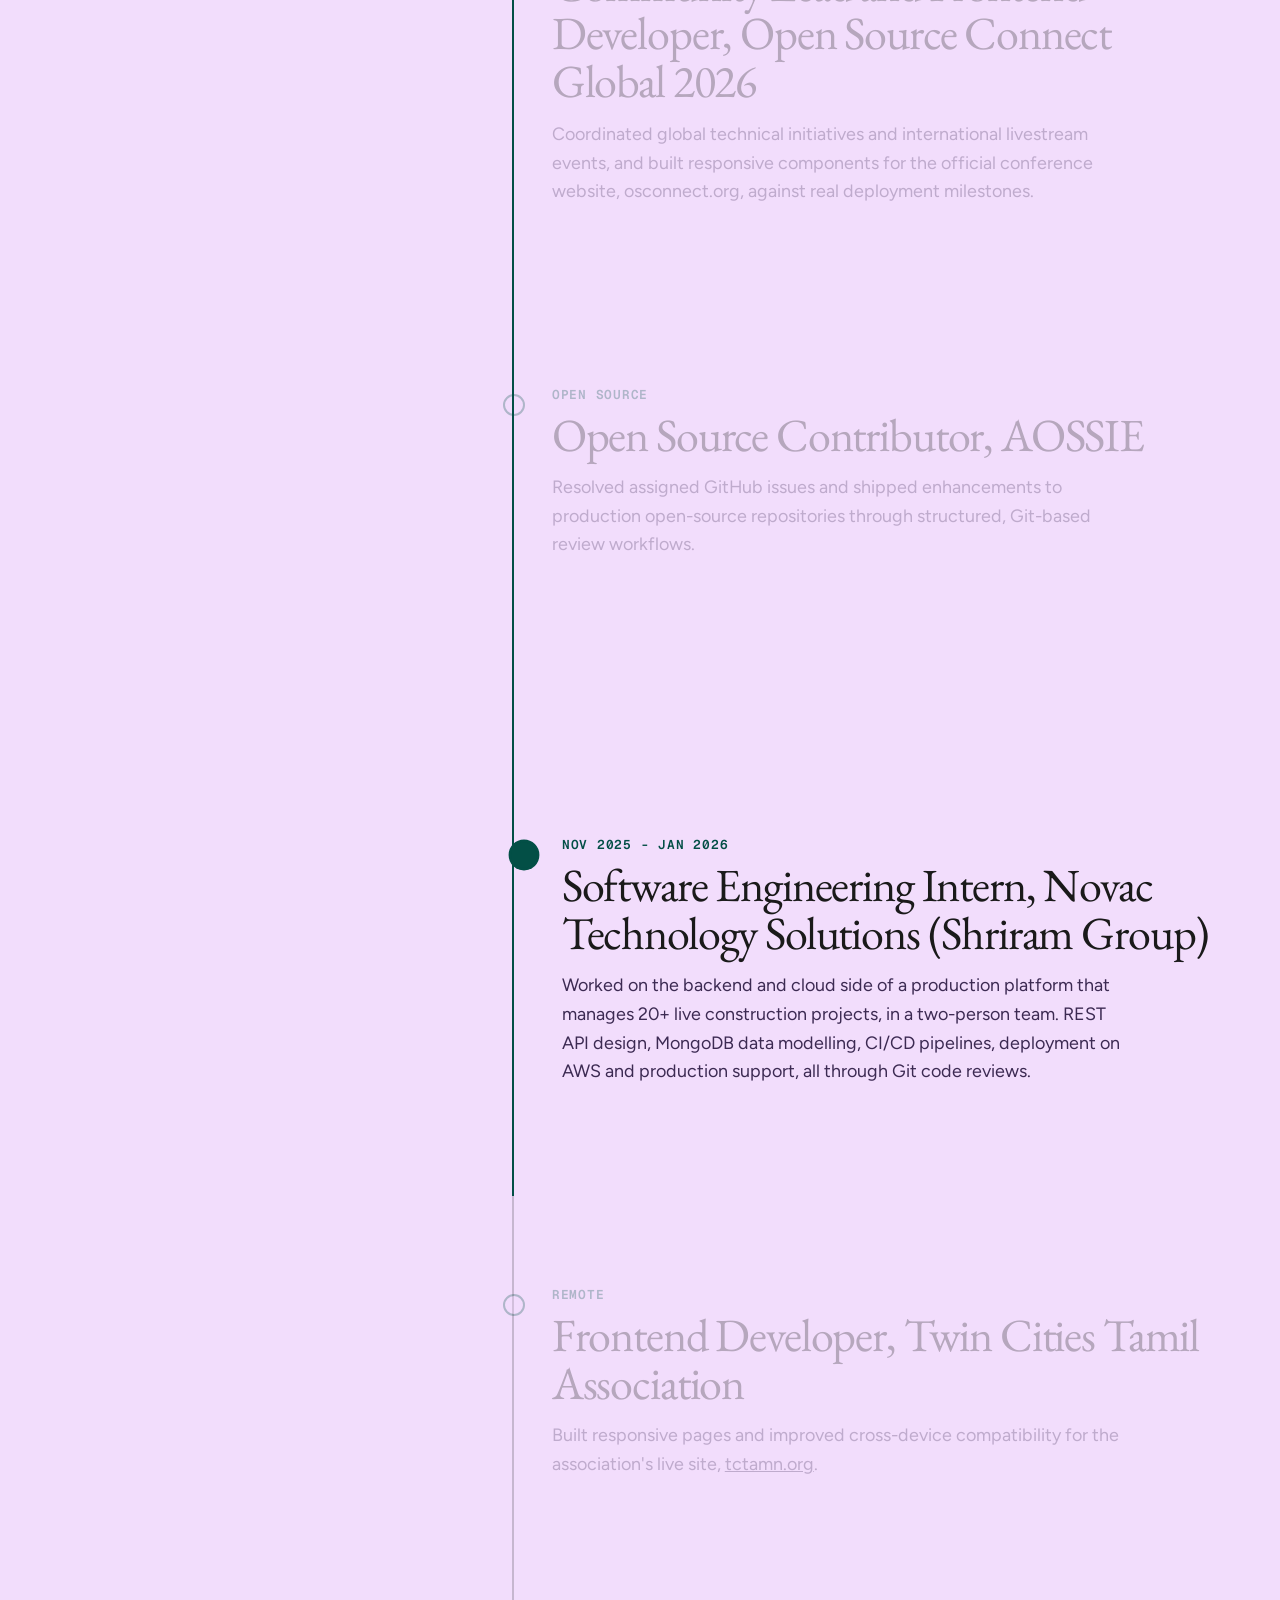
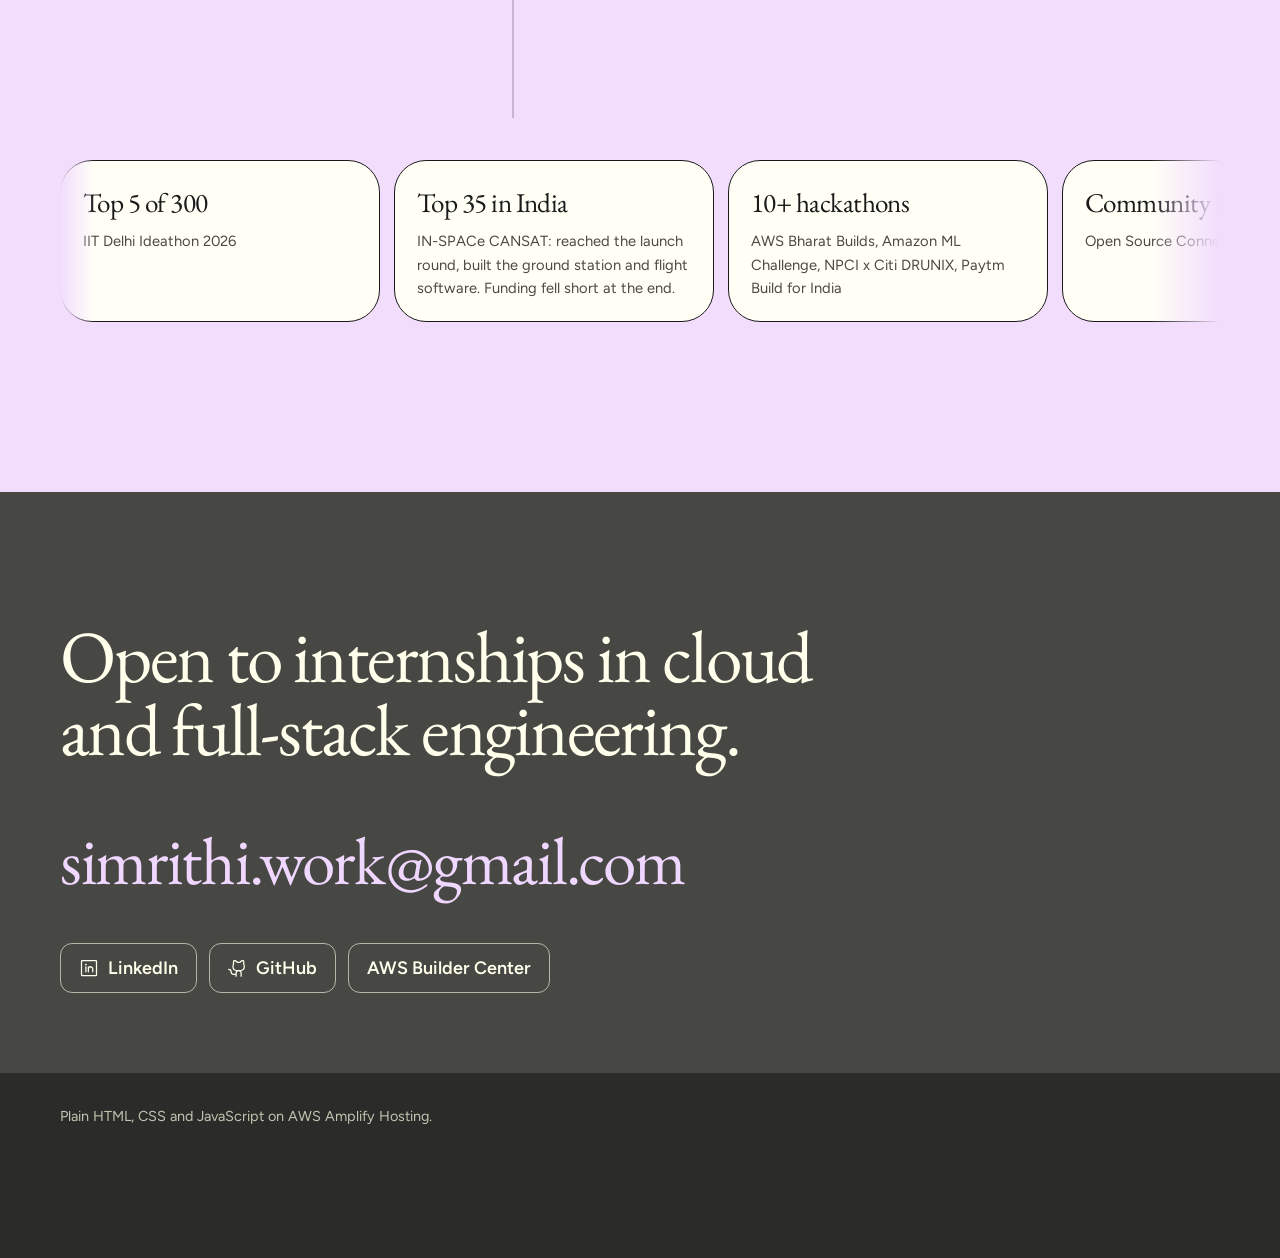
==== commit 3cef6a06: "Redraw Varshik architecture as a clean themed SVG, show it in the book, complete hero circle Co-Auth" ====
--- a/index.html
+++ b/index.html
@@ -39,6 +39,7 @@
 <main id="top">
   <section class="hero" aria-label="Introduction"><div class="spot" aria-hidden="true"></div>
     <canvas id="ridges" aria-hidden="true"></canvas>
+    <svg class="ring" viewBox="0 0 340 340" aria-hidden="true"><defs><path id="ringPath" d="M170 170 m-135 0 a135 135 0 1 1 270 0 a135 135 0 1 1 -270 0"/></defs><circle cx="170" cy="170" r="150" fill="none" stroke="#1a1a1a" stroke-opacity=".25" stroke-width="1"/><circle cx="170" cy="170" r="120" fill="none" stroke="#1a1a1a" stroke-opacity=".25" stroke-width="1"/><text><textPath href="#ringPath" textLength="846" lengthAdjust="spacing">AWS Student Builder Campus Leader • 1st of 300 teams • Top 5 at IIT Delhi • Cloud and backend focused • </textPath></text></svg>
     <div class="hero-copy">
       <p class="greet"><img src="assets/photos/simrithi-outdoors.jpg" alt="" width="40" height="40"><span>Hi, I'm Simrithi</span><b class="live" aria-hidden="true"></b><span class="muted">Chennai, open to internships</span></p>
       <h1 aria-label="I build cloud systems that hold up.">I build cloud systems<br>that <em class="rot" aria-hidden="true"><span class="on">hold up.</span><span>scale.</span><span>stay up.</span><span>ship.</span></em></h1>
@@ -84,7 +85,7 @@
         <figure class="r3-card" data-i="0" data-title="Hi, I&#x27;m Simrithi" data-story="I am a Computer Science student in Chennai. I build on AWS, lead a 300+ student cloud community, and like making complicated things feel simple. Everything on this page is real: the photos, the projects and the numbers." tabindex="0" role="button" aria-label="Hi, I&#x27;m Simrithi. Press Enter to read the story.">
           <div class="r3-face"><img src="assets/photos/simrithi-outdoors.jpg" alt="Simrithi in a pink dress leaning on a large old tree in a park" loading="lazy" draggable="false"><figcaption>Hi, I&#x27;m Simrithi</figcaption></div>
         </figure>
-        <figure class="r3-card" data-i="1" data-title="Varshik" data-story="I grew up in Tamil Nadu and saw what floods do to families. Varshik began with one question: what if we could see which roads will flood before it rains? I rode roads with a phone, turned tilt and distance into a road-height profile, and taught three vision models to read dashcam frames. When the top-risk cells lined up with Delhi&#x27;s official flood hotspots, I knew the idea held water." data-tech='{&quot;bul&quot;: [&quot;Dashcam frames go to one Amazon SageMaker endpoint running SegFormer-B2 (road regions), Depth Anything V2 (relative depth) and YOLOv8m-seg (potholes).&quot;, &quot;Phone tilt plus distance becomes a road-height profile that finds underpasses and sags a 30 m satellite model cannot see.&quot;, &quot;Copernicus GLO-30 and FABDEM terrain from the AWS Open Data registry, pysheds flow routing and a water-balance model estimate standing water per 60 m segment for 2, 5 and 10 year storms.&quot;, &quot;Step Functions and Lambda orchestrate the run, S3 and CloudFront serve results, Bedrock writes the officer briefs, EventBridge checks rainfall and SNS sends alerts. All in AWS CDK.&quot;, &quot;Validation: AUC 0.69 for underpass detection on 45 km of Bengaluru ORR against 0.47 for satellite elevation, and Delhi hotspot AUC 0.66. Results are preliminary.&quot;], &quot;stack&quot;: [&quot;SageMaker&quot;, &quot;Bedrock&quot;, &quot;Step Functions&quot;, &quot;Lambda&quot;, &quot;S3 + CloudFront&quot;, &quot;CDK&quot;, &quot;YOLOv8&quot;, &quot;React 19&quot;, &quot;MapLibre&quot;], &quot;links&quot;: [[&quot;Live demo&quot;, &quot;https://d24wvc44c3vaxz.cloudfront.net/&quot;], [&quot;GitHub&quot;, &quot;https://github.com/simrithi/floodlens&quot;], [&quot;Blog post&quot;, &quot;https://builder.aws.com/content/3KYn3Kwff6ZOhYY2RbAhKFBszHr/varshik&quot;]]}' tabindex="0" role="button" aria-label="Varshik, a project. Press Enter to read the story and technical details.">
+        <figure class="r3-card" data-i="1" data-title="Varshik" data-story="I grew up in Tamil Nadu and saw what floods do to families. Varshik began with one question: what if we could see which roads will flood before it rains? I rode roads with a phone, turned tilt and distance into a road-height profile, and taught three vision models to read dashcam frames. When the top-risk cells lined up with Delhi&#x27;s official flood hotspots, I knew the idea held water." data-tech='{&quot;bul&quot;: [&quot;Dashcam frames go to one Amazon SageMaker endpoint running SegFormer-B2 (road regions), Depth Anything V2 (relative depth) and YOLOv8m-seg (potholes).&quot;, &quot;Phone tilt plus distance becomes a road-height profile that finds underpasses and sags a 30 m satellite model cannot see.&quot;, &quot;Copernicus GLO-30 and FABDEM terrain from the AWS Open Data registry, pysheds flow routing and a water-balance model estimate standing water per 60 m segment for 2, 5 and 10 year storms.&quot;, &quot;Step Functions and Lambda orchestrate the run, S3 and CloudFront serve results, Bedrock writes the officer briefs, EventBridge checks rainfall and SNS sends alerts. All in AWS CDK.&quot;, &quot;Validation: AUC 0.69 for underpass detection on 45 km of Bengaluru ORR against 0.47 for satellite elevation, and Delhi hotspot AUC 0.66. Results are preliminary.&quot;], &quot;stack&quot;: [&quot;SageMaker&quot;, &quot;Bedrock&quot;, &quot;Step Functions&quot;, &quot;Lambda&quot;, &quot;S3 + CloudFront&quot;, &quot;CDK&quot;, &quot;YOLOv8&quot;, &quot;React 19&quot;, &quot;MapLibre&quot;], &quot;links&quot;: [[&quot;Live demo&quot;, &quot;https://d24wvc44c3vaxz.cloudfront.net/&quot;], [&quot;GitHub&quot;, &quot;https://github.com/simrithi/floodlens&quot;], [&quot;Blog post&quot;, &quot;https://builder.aws.com/content/3KYn3Kwff6ZOhYY2RbAhKFBszHr/varshik&quot;]], &quot;img&quot;: &quot;assets/varshik-architecture.svg&quot;, &quot;imgAlt&quot;: &quot;Varshik architecture: evidence, Python pipeline, SageMaker inference, S3 and CloudFront delivery, then Bedrock, EventBridge with Lambda, SNS and DynamoDB&quot;}' tabindex="0" role="button" aria-label="Varshik, a project. Press Enter to read the story and technical details.">
           <div class="r3-face txt tx-varshik"><span class="tx-k">Project 01</span><strong>Varshik</strong><span class="tx-t">Flood risk before the rain</span><span class="tx-m">60 m road cells</span></div>
         </figure>
         <figure class="r3-card" data-i="2" data-title="The AWS Builder Center talk" data-story="I stood on stage to introduce students to AWS Builder Center, a free place to Explore, Learn, Build and Grow. My goal was simple: every student leaves knowing exactly where to start." tabindex="0" role="button" aria-label="The AWS Builder Center talk. Press Enter to read the story.">
@@ -300,7 +301,7 @@
           <div class="vtabs" role="tablist" aria-label="Varshik screenshots and diagrams">
             <button role="tab" aria-selected="true" data-img="assets/photos/varshik-live-delhi.jpg" data-w="1700" data-h="956" data-alt="Varshik live product, central Delhi: 2.7 km filmed, 42 stretches scored, ITO crossing flagged with a waterlogging risk score of 84">Live: Delhi</button>
             <button role="tab" aria-selected="false" data-img="assets/photos/varshik-live-bengaluru.jpg" data-w="1700" data-h="956" data-alt="Varshik live product, Bengaluru: water paths from bare-earth terrain, with drains, risk ranking and design storm rainfall">Live: Bengaluru</button>
-            <button role="tab" aria-selected="false" data-img="assets/varshik-architecture.png" data-w="2400" data-h="1646" data-alt="Varshik system architecture: dashcam frames to Amazon SageMaker, S3, Bedrock and CloudFront">Architecture</button>
+            <button role="tab" aria-selected="false" data-img="assets/varshik-architecture.svg" data-w="1200" data-h="900" data-alt="Varshik system architecture: dashcam frames to Amazon SageMaker, S3, Bedrock and CloudFront">Architecture</button>
             <button role="tab" aria-selected="false" data-img="assets/varshik-pipeline.png" data-w="2400" data-h="1406" data-alt="Varshik data pipeline from terrain and dashcam data to risk scores">Data pipeline</button>
             <button role="tab" aria-selected="false" data-img="assets/varshik-workflows.png" data-w="2400" data-h="1714" data-alt="Varshik AI and event-driven workflows on AWS">AI workflows</button>
           </div>
--- a/styles.css
+++ b/styles.css
@@ -842,3 +842,9 @@
 @media (prefers-reduced-motion: reduce) { .greet, .hero h1, .hero .lede, .hero .cta, .hero-hint { animation: none; } .greet .live { animation: none; } .rot span { transition: none; } }
 
 .vlive { display: inline-block; margin-top: 12px; font-family: var(--serif); font-style: italic; font-size: 1.2rem; color: inherit; text-decoration: underline; text-decoration-color: #8d5fd3; text-underline-offset: 5px; text-decoration-thickness: 2px; }
+
+.o-arch { display: block; width: 100%; height: auto; margin: 0 0 12px; border: 1.5px solid #1a1a1a; border-radius: 12px; background: #ffffeb; }
+.ring { opacity: .9; }
+.hero .ring { width: 230px; height: 230px; left: 14px; top: 22%; }
+.hero .ring text { font-size: 15px; }
+@media (max-width: 1320px) { .hero .ring { display: none; } }
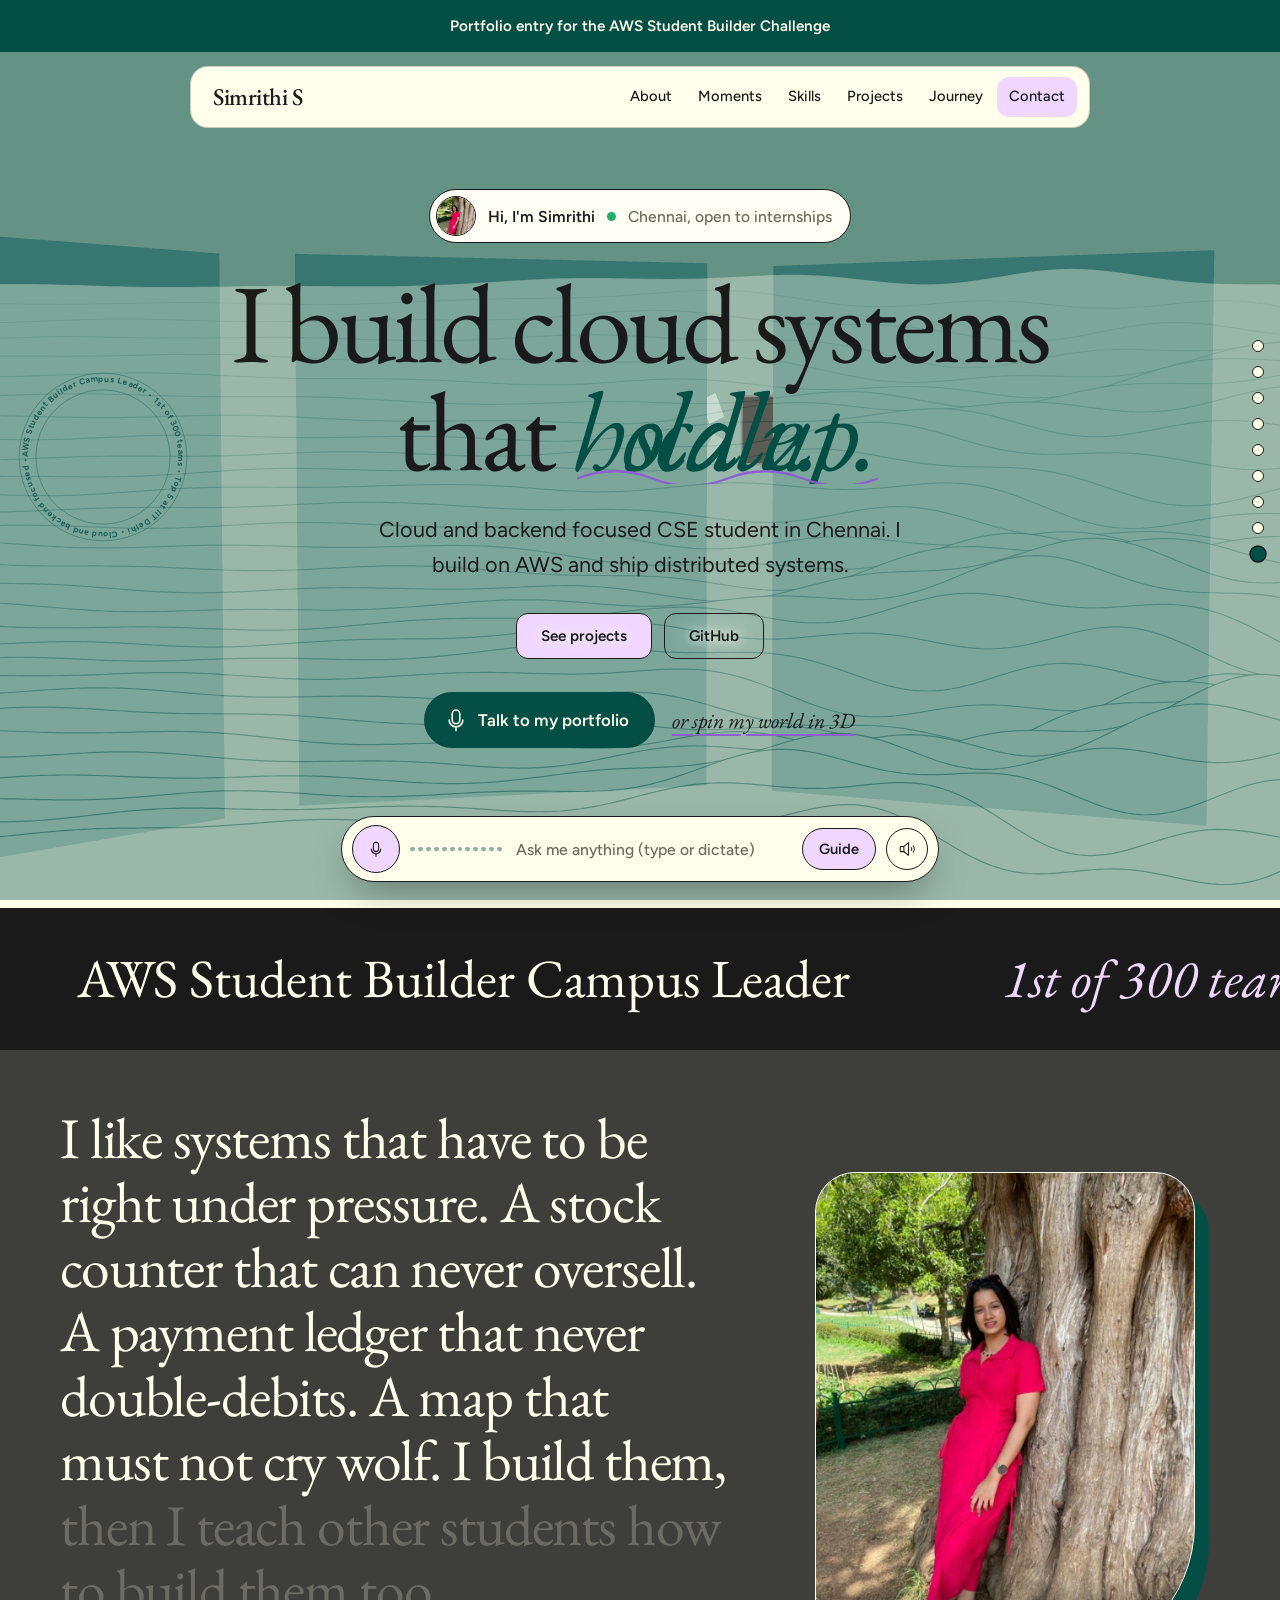
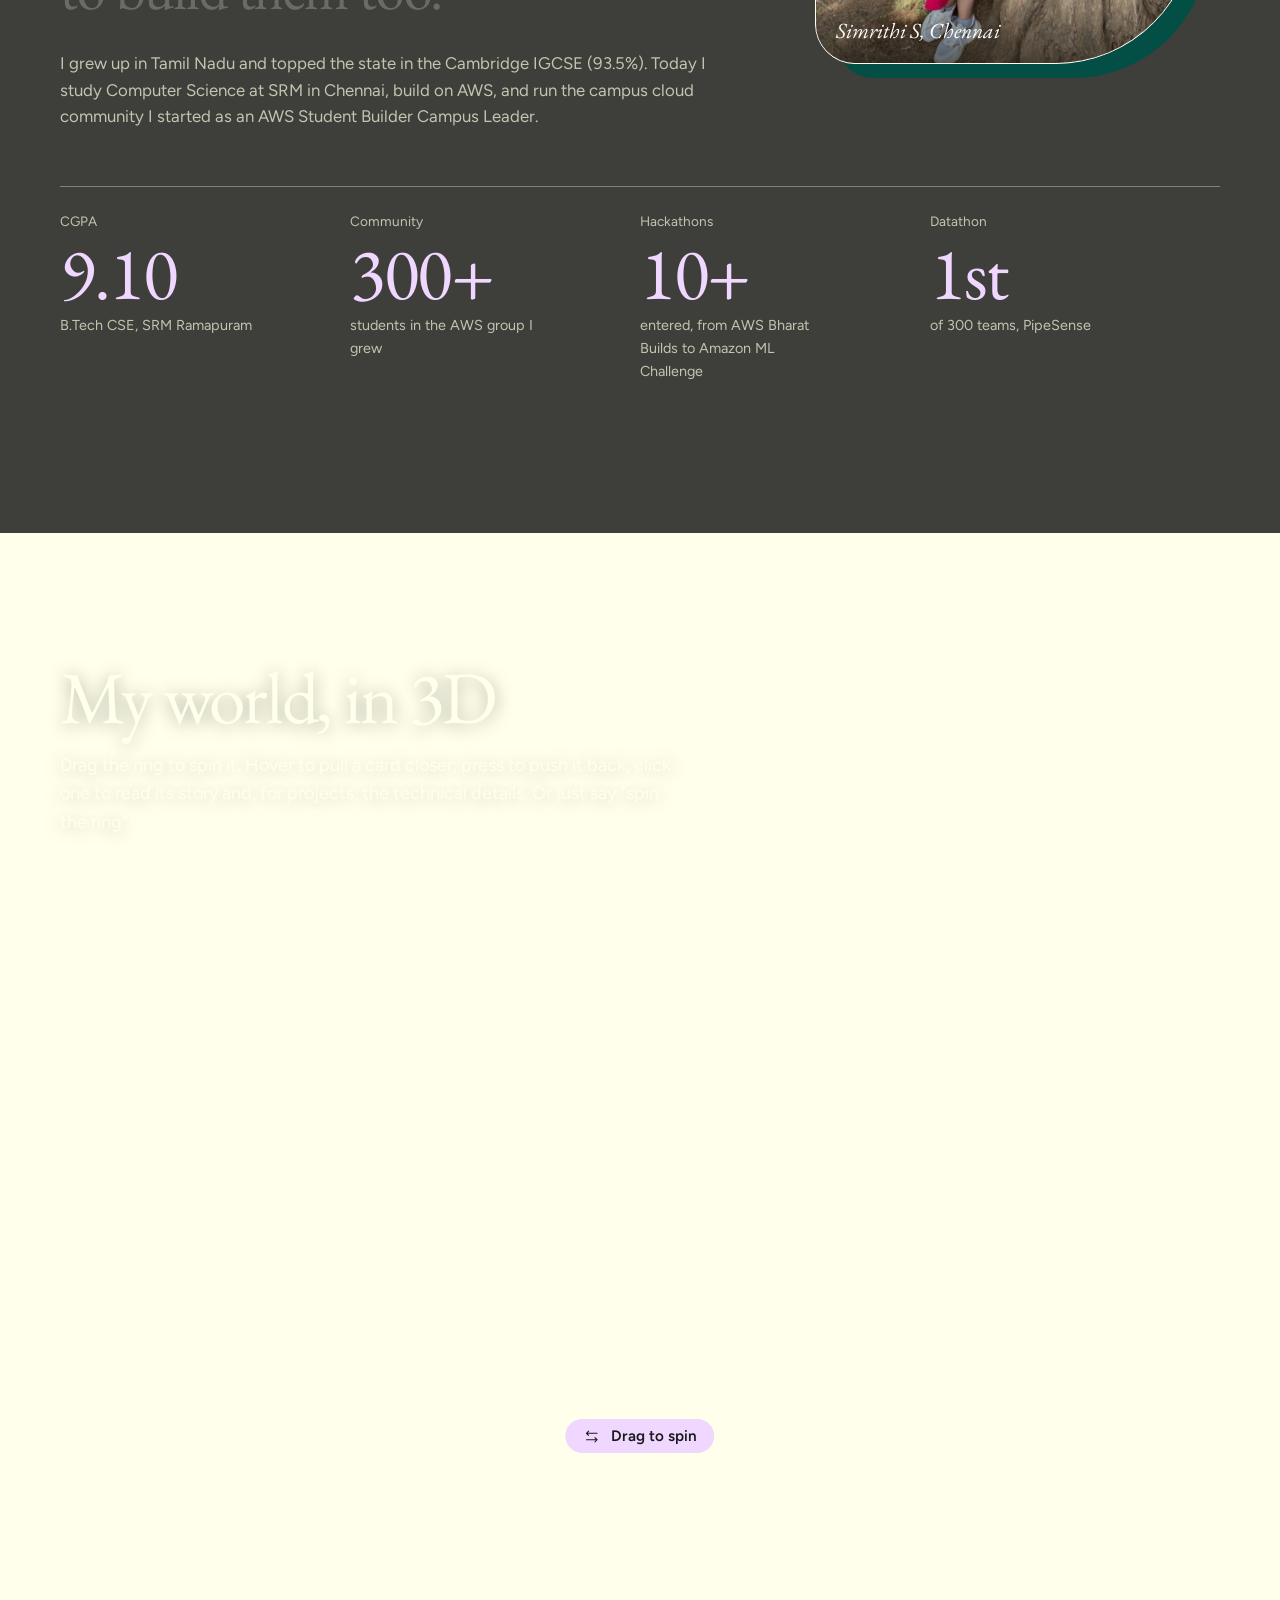
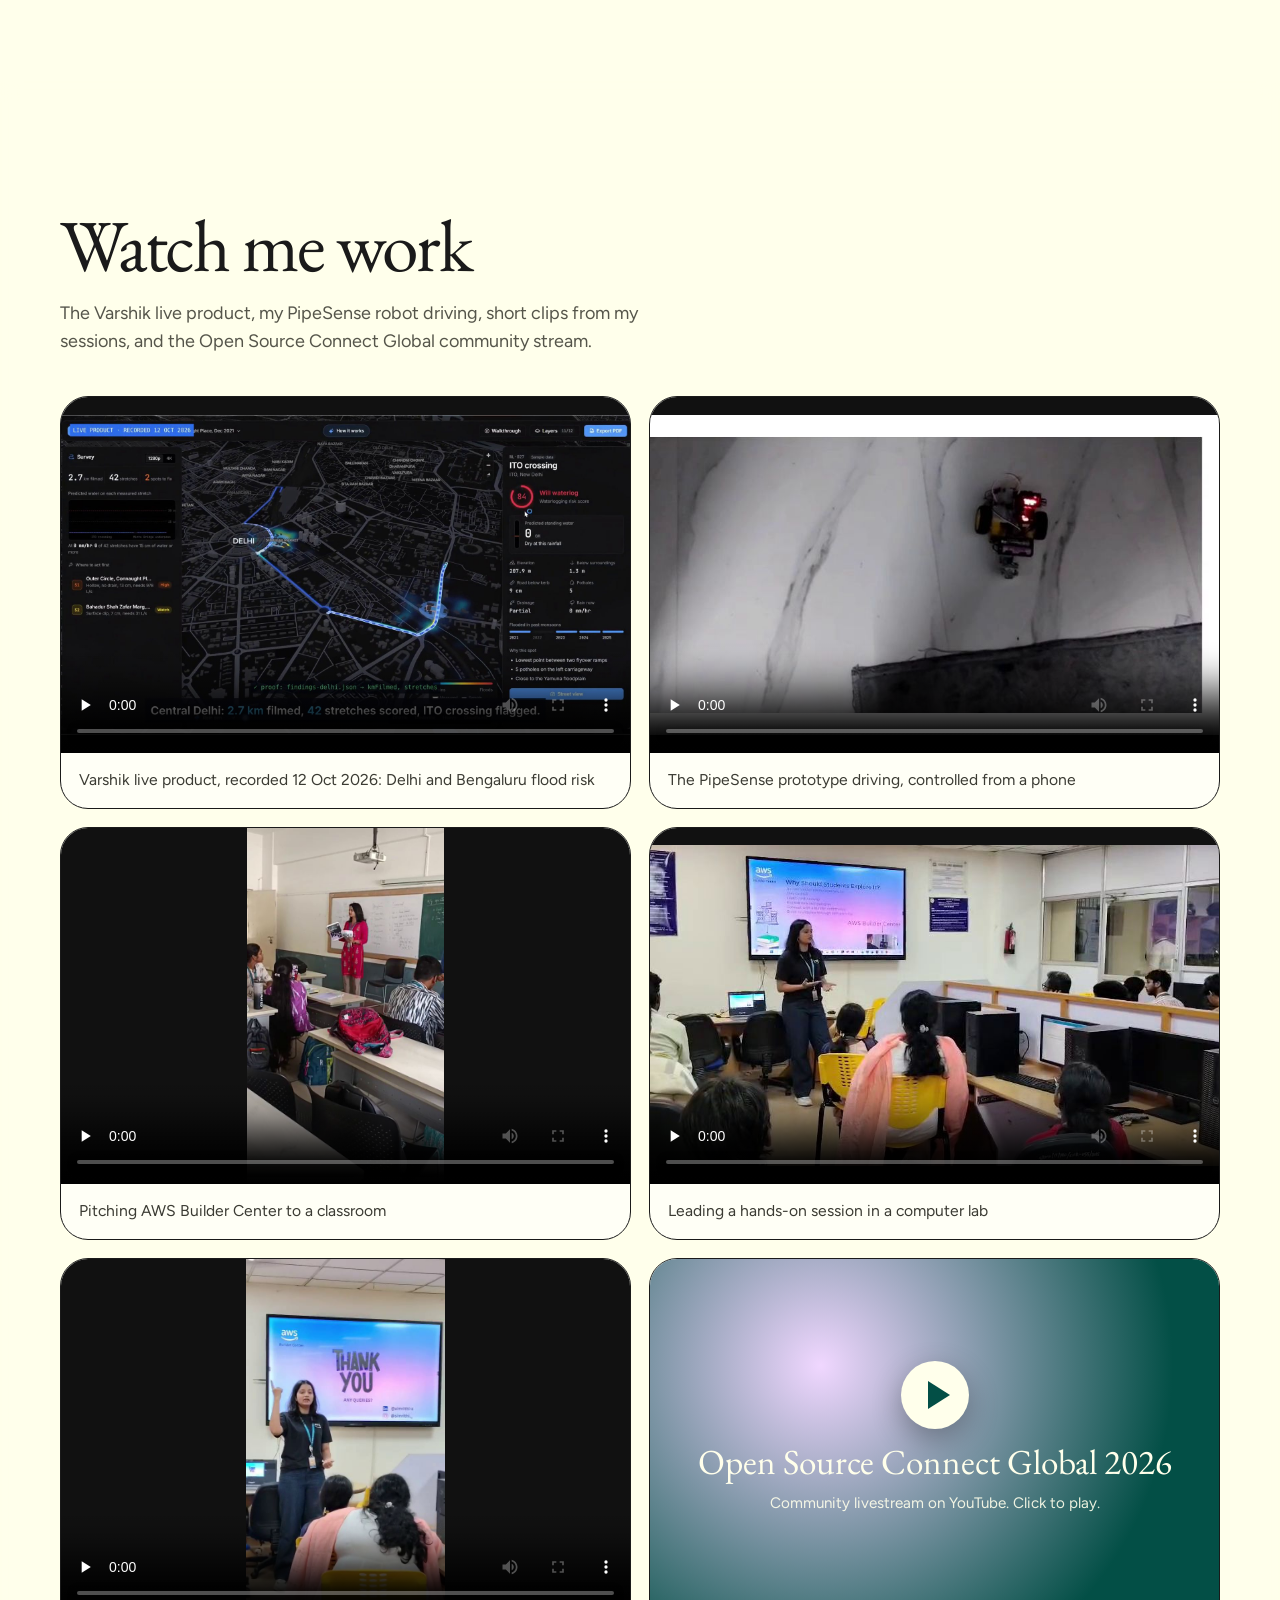
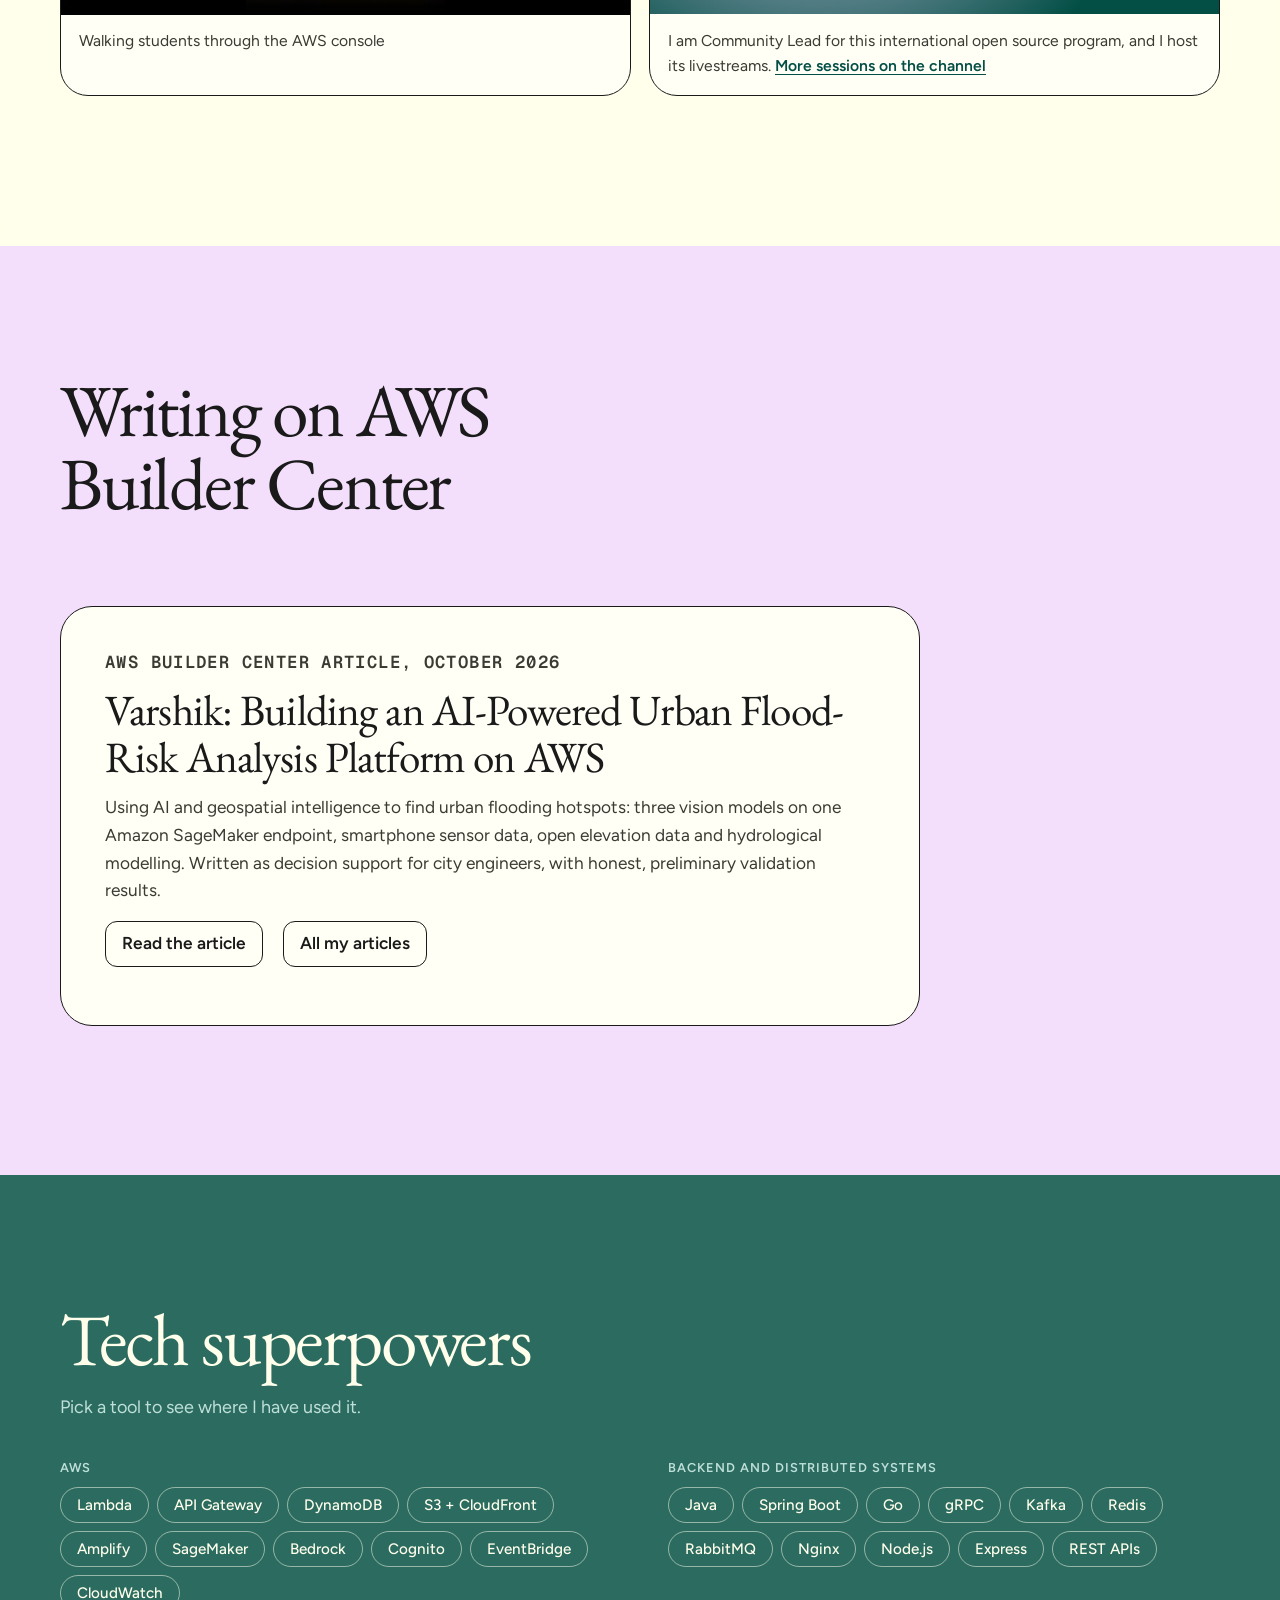
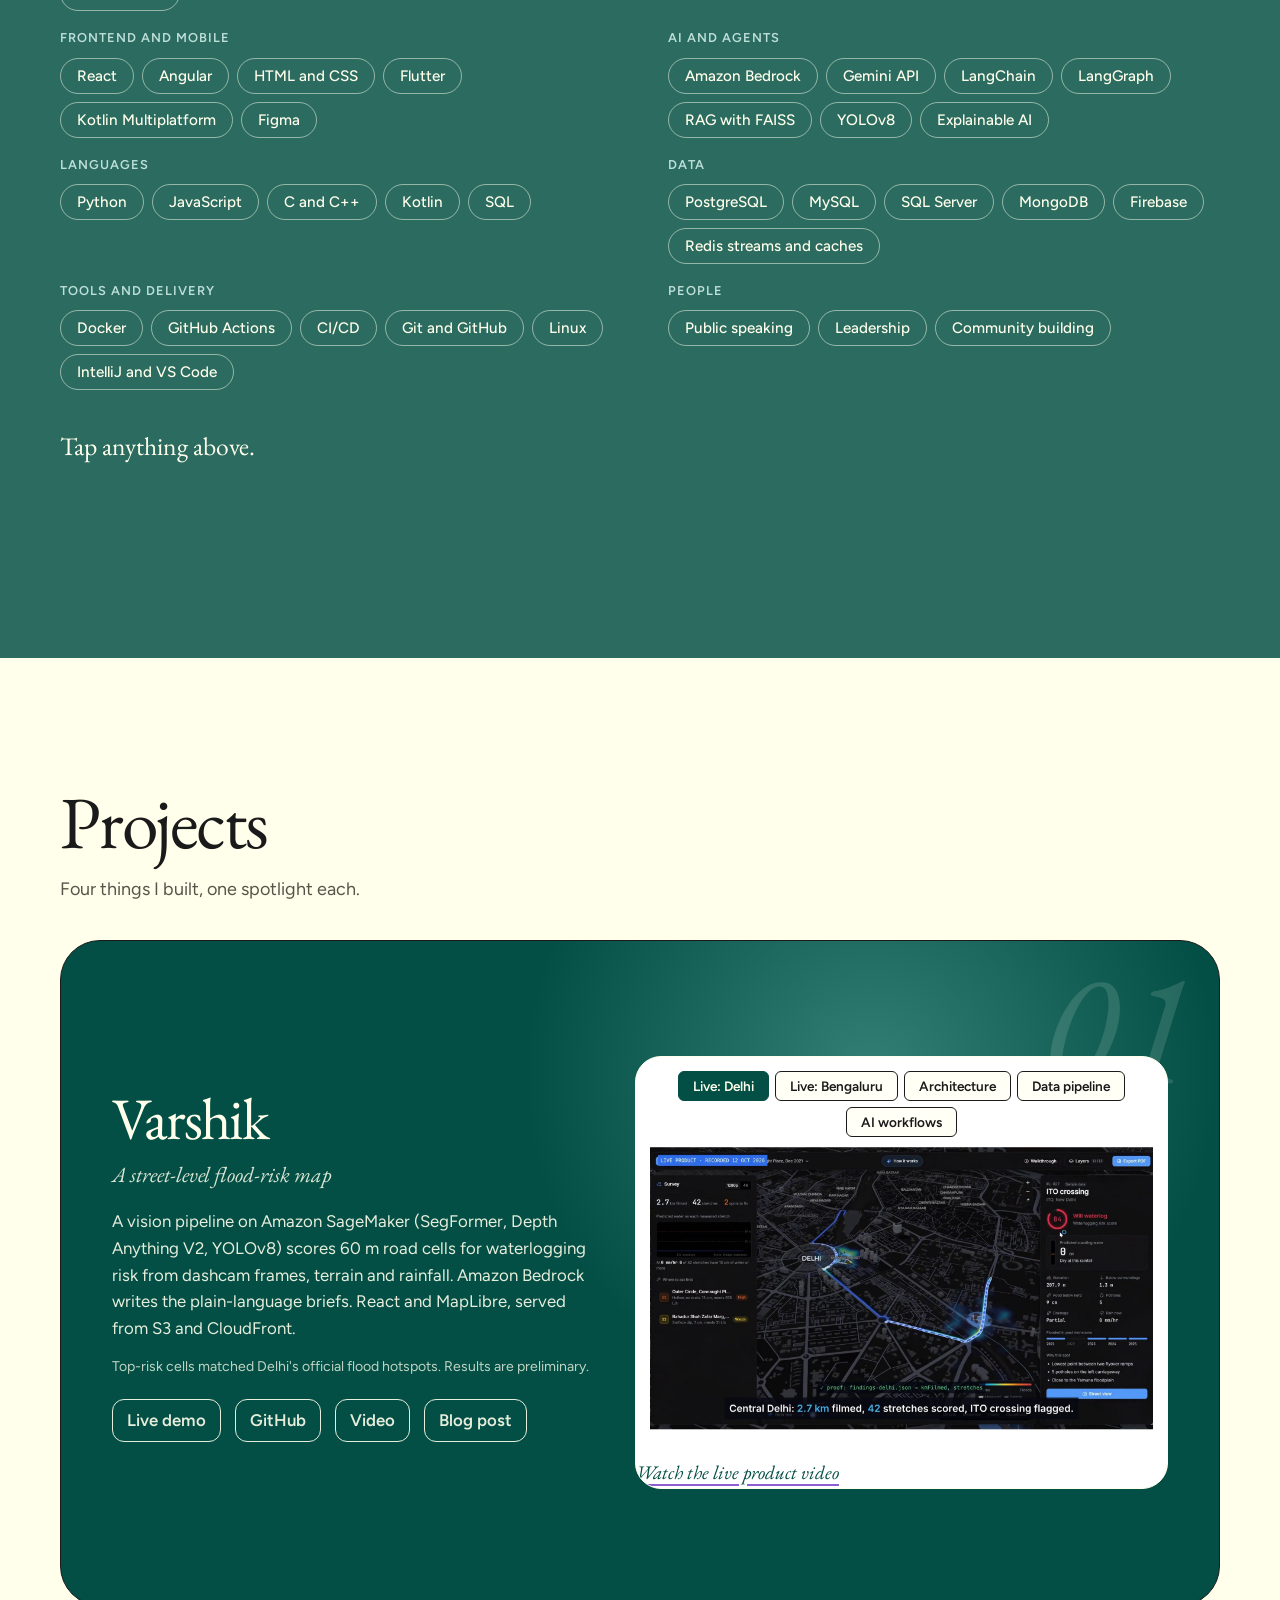
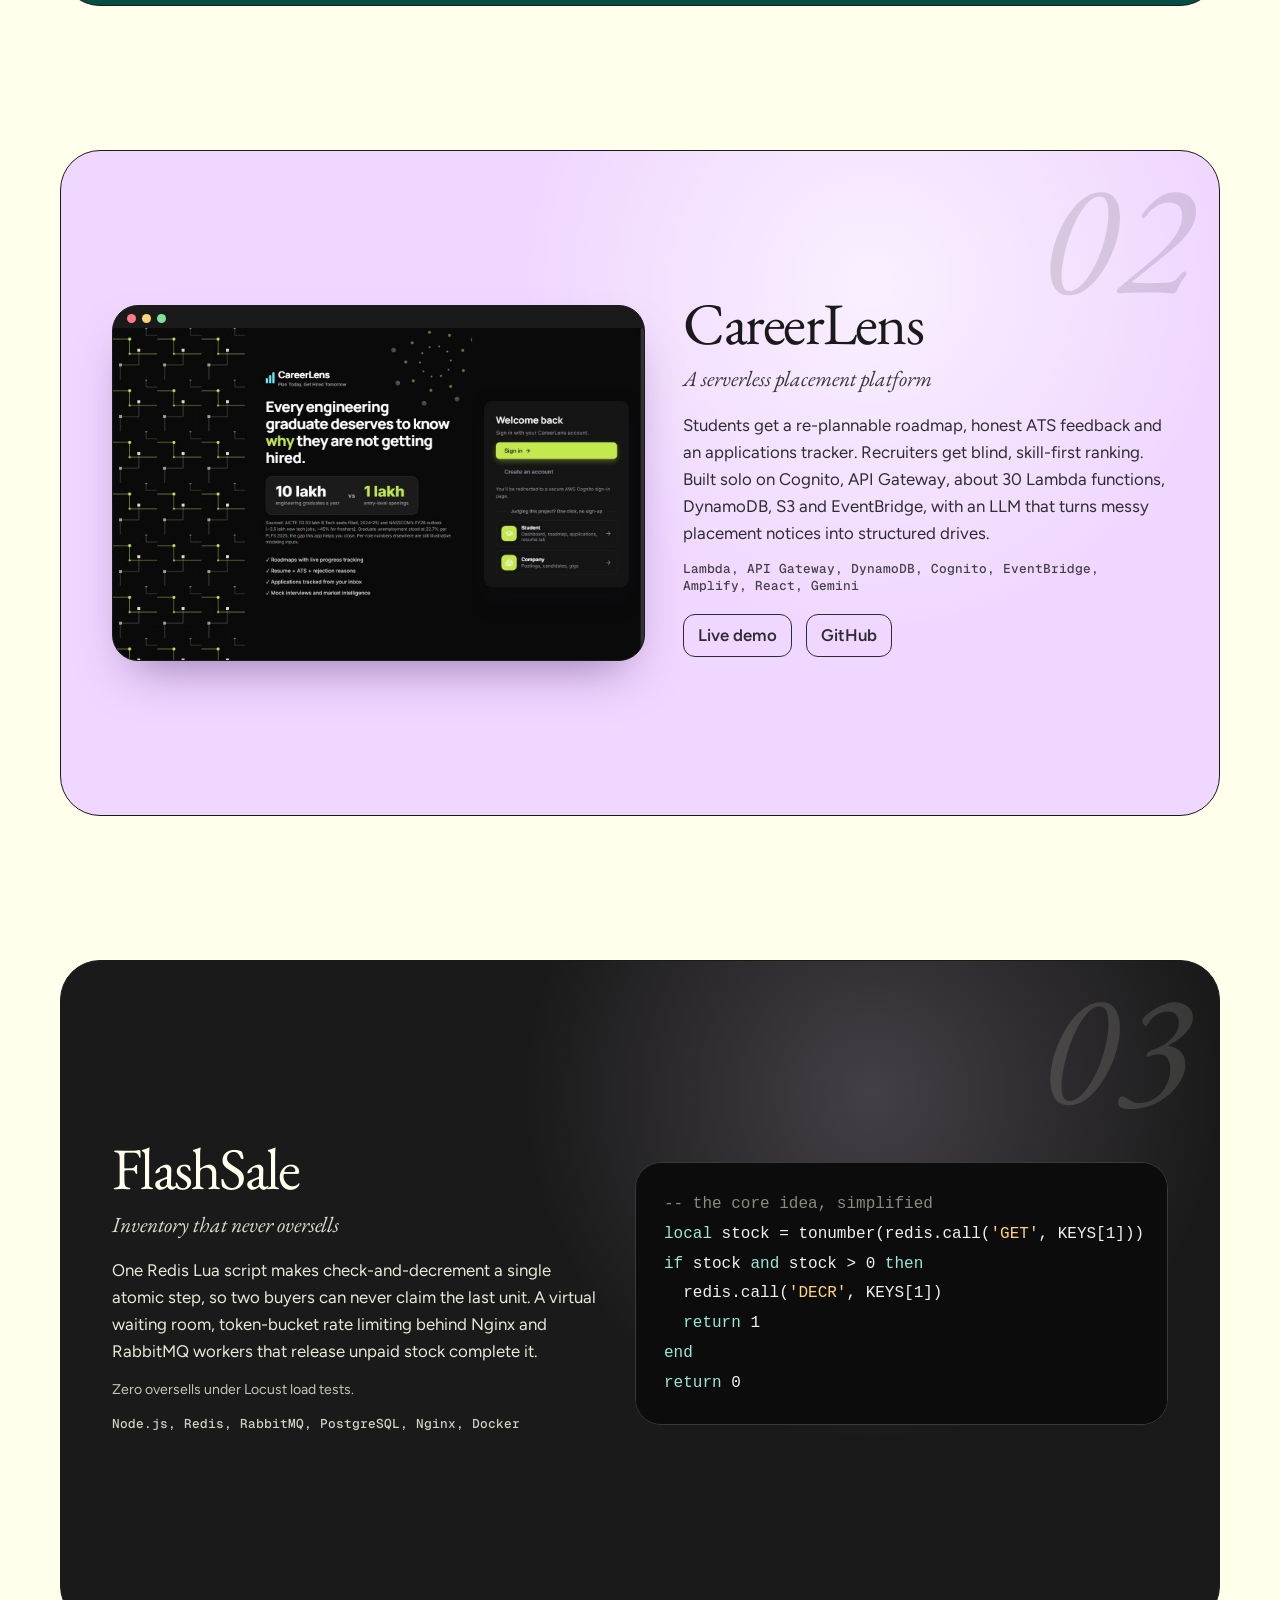
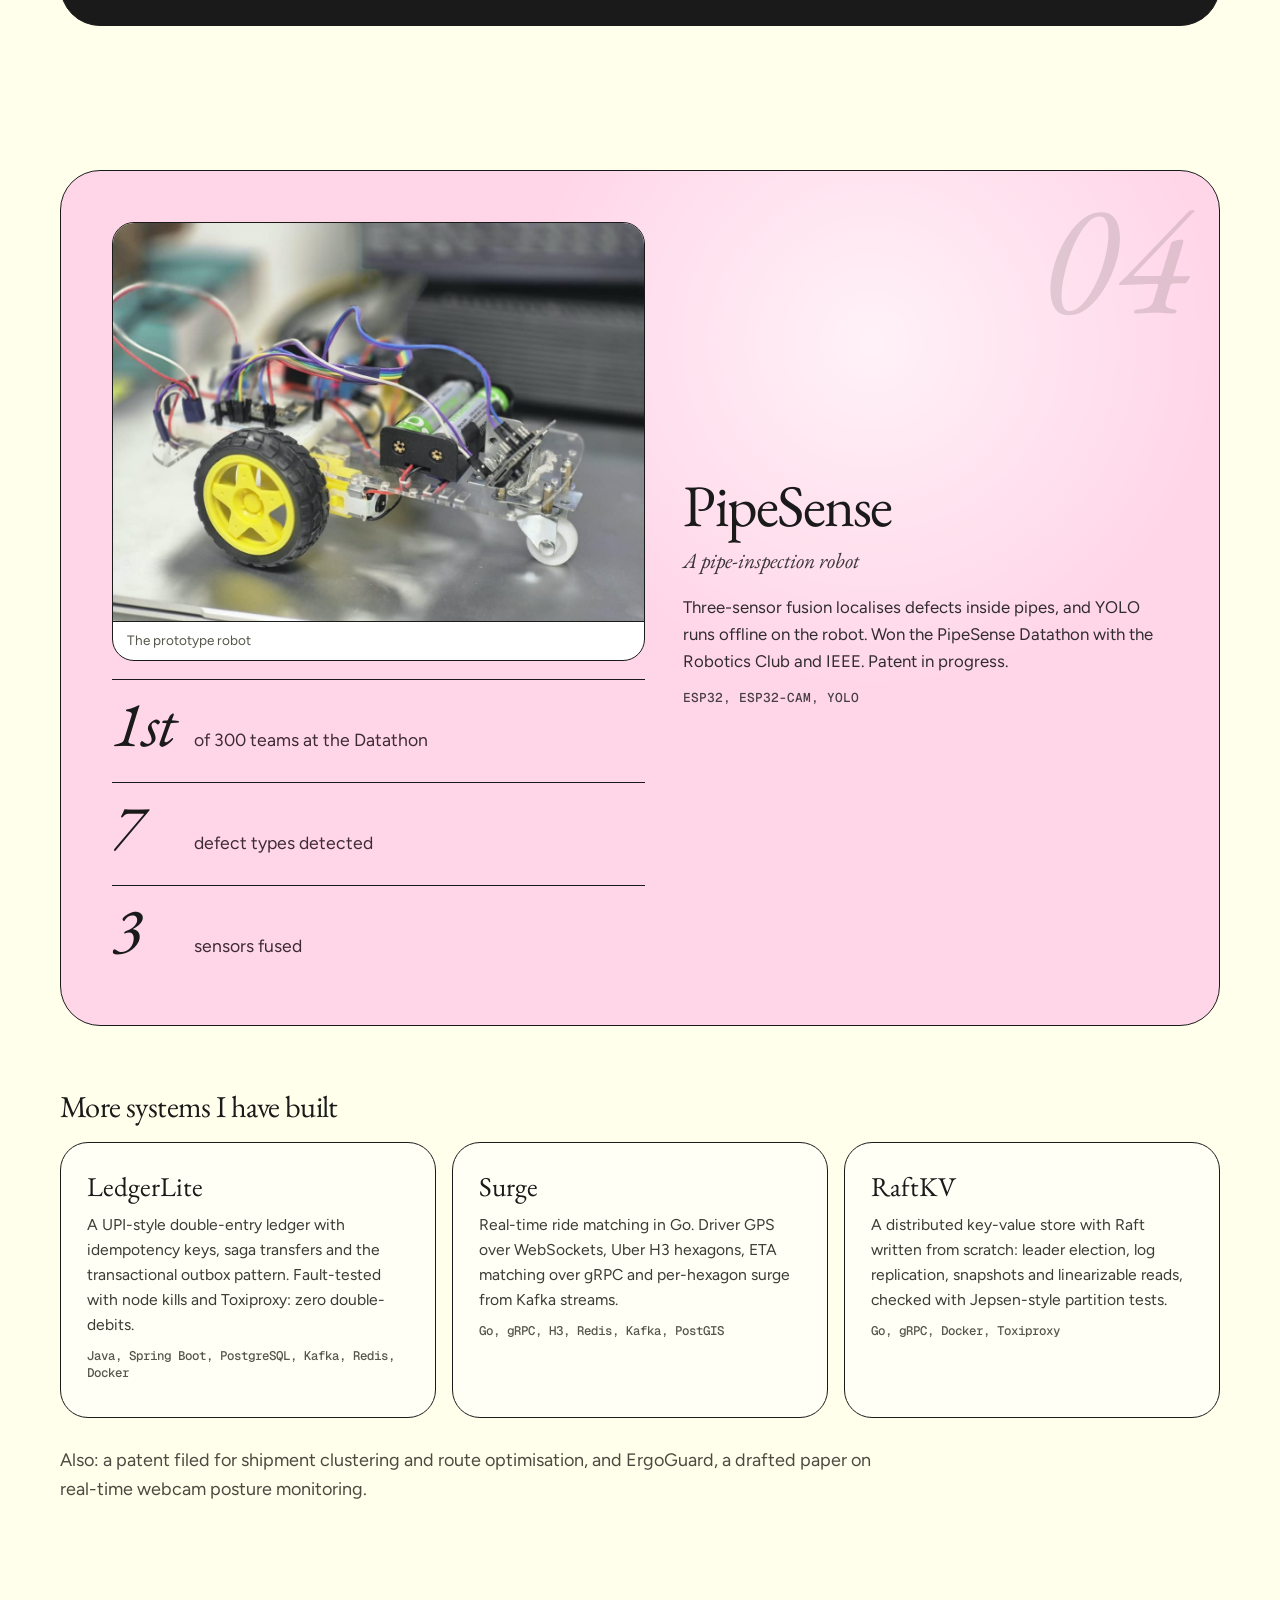
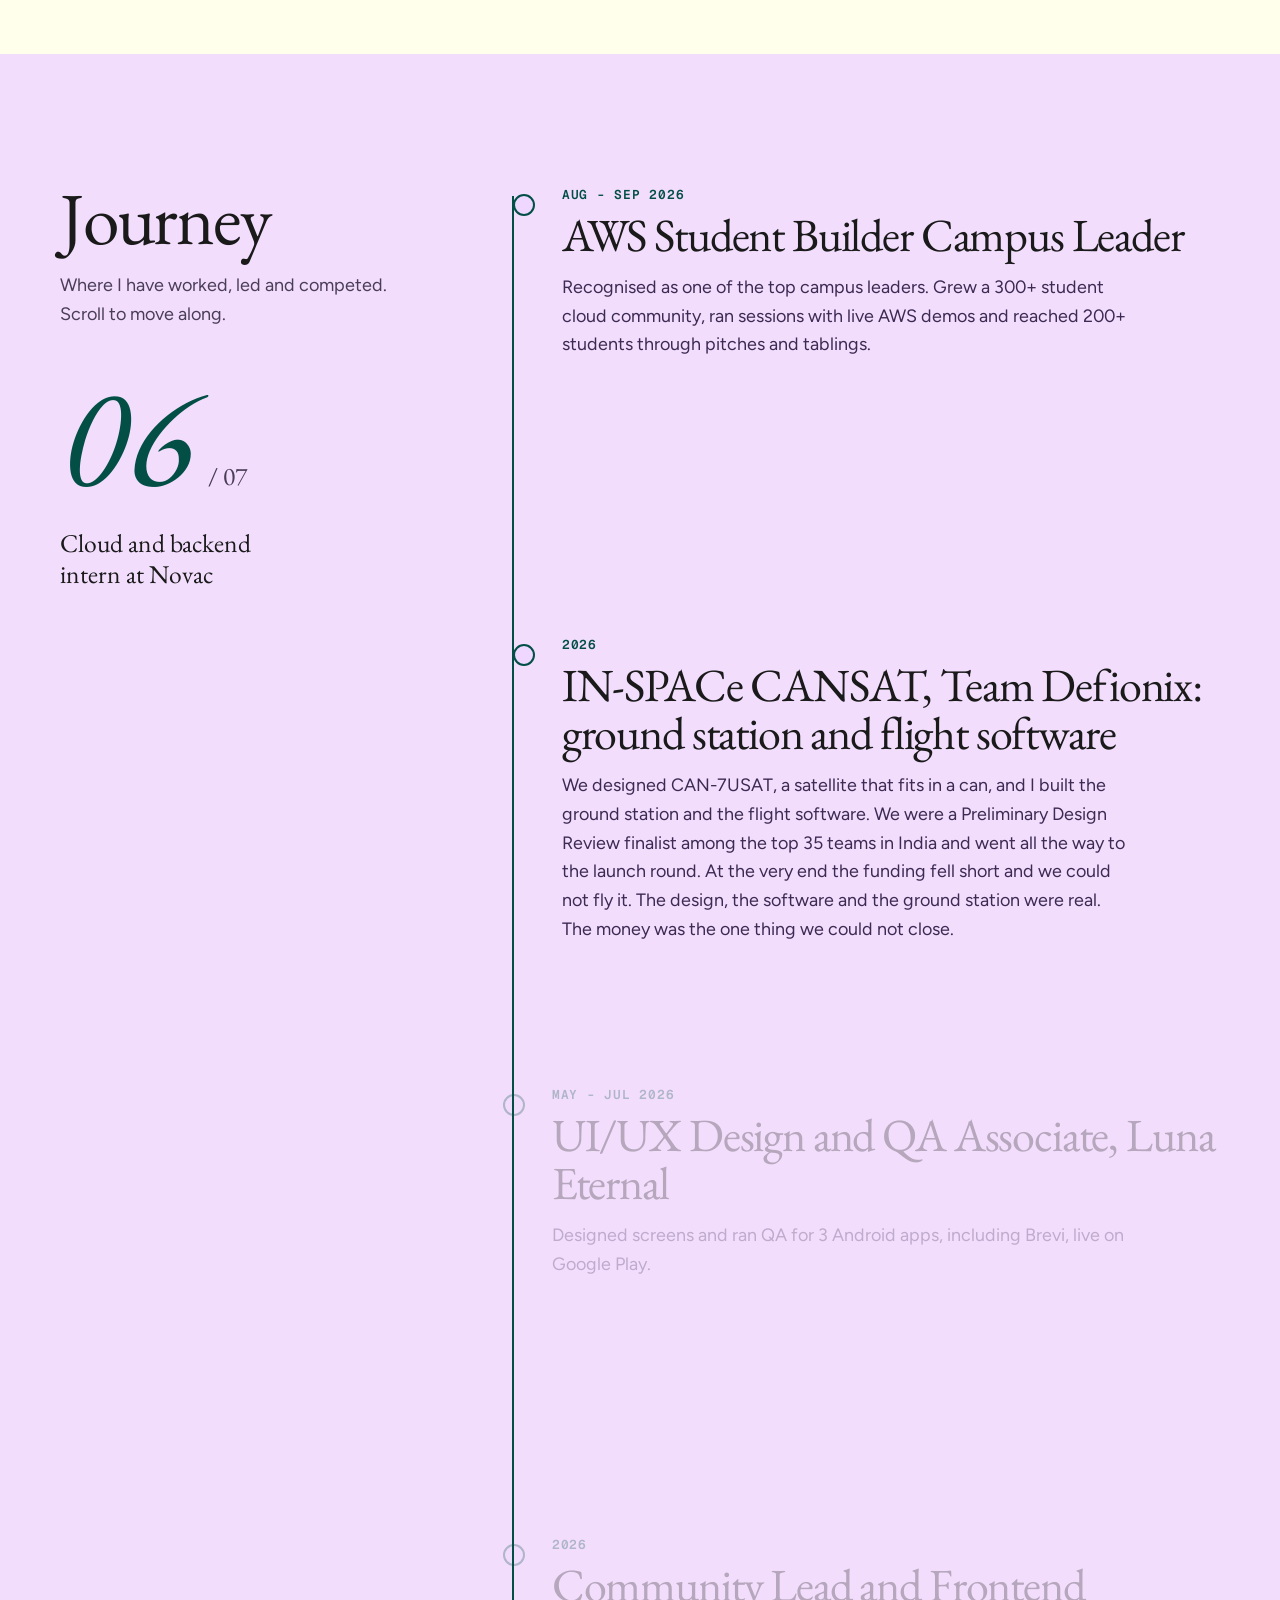
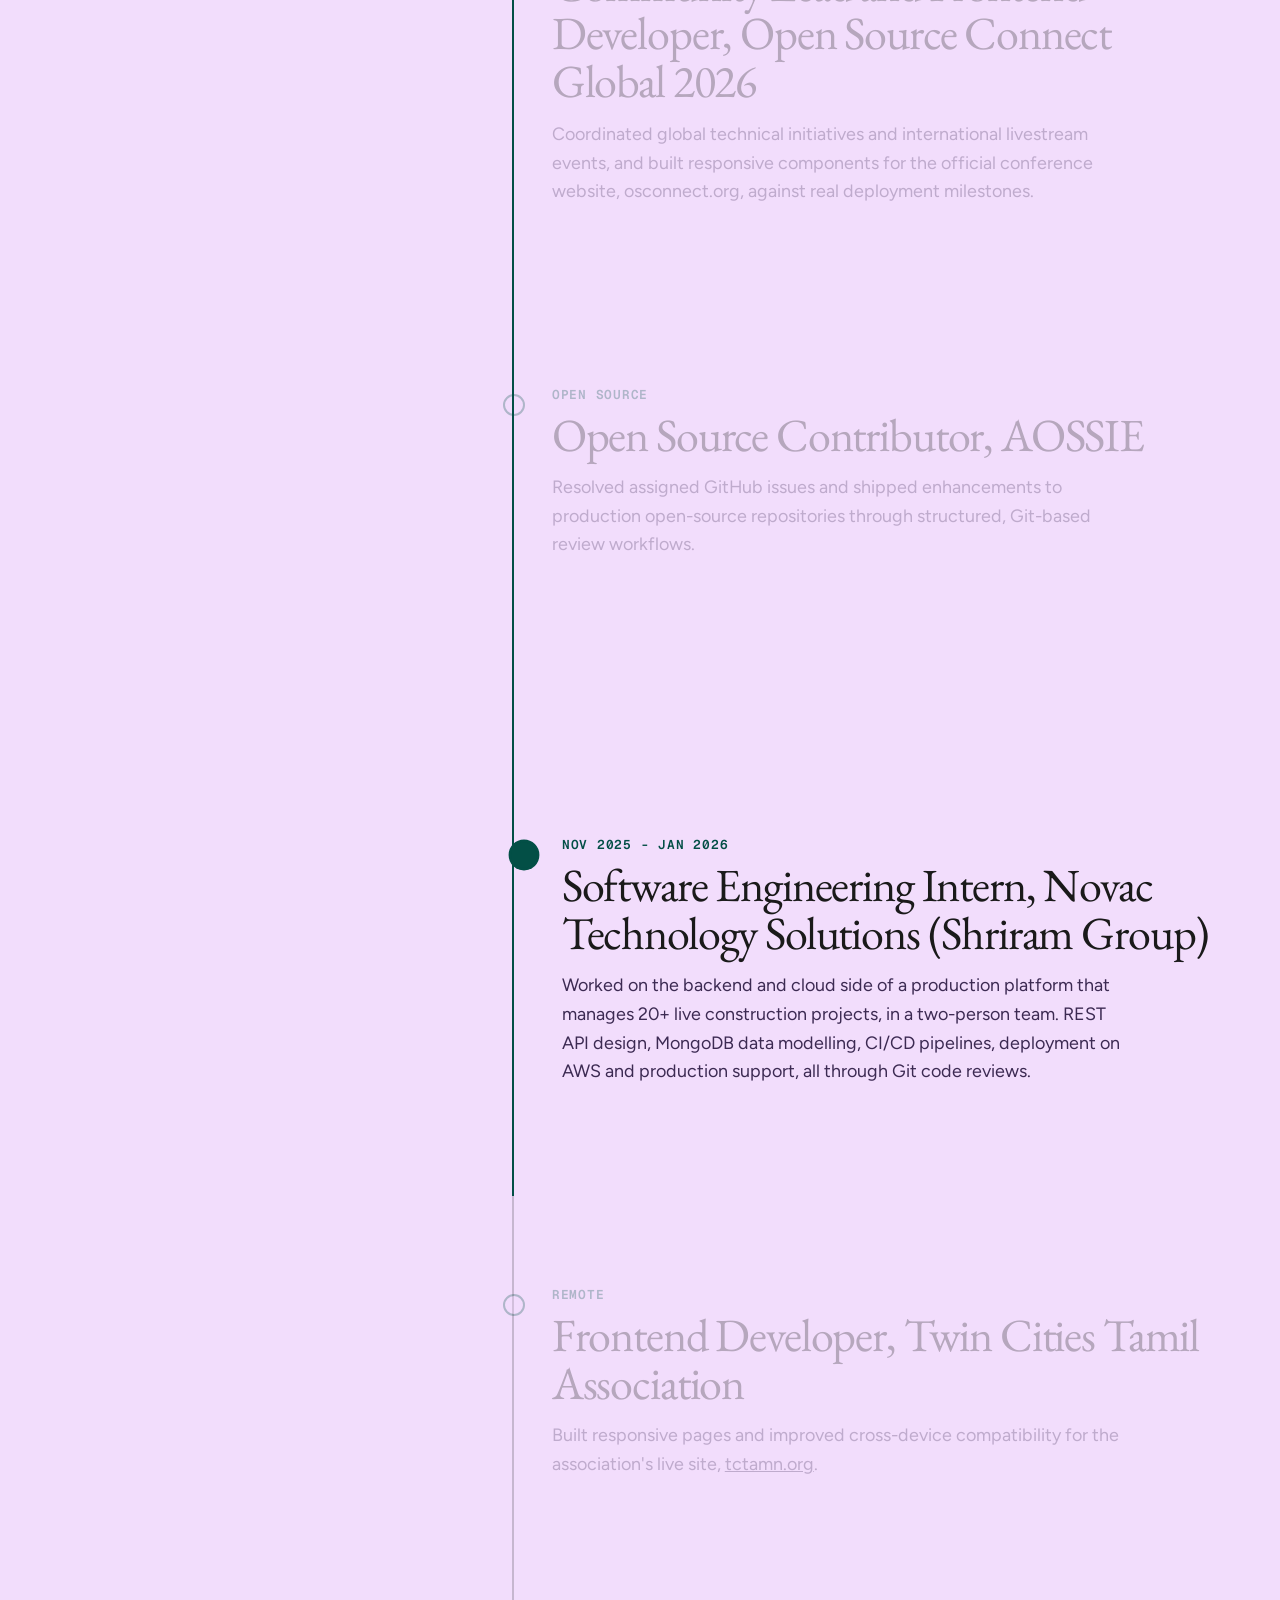
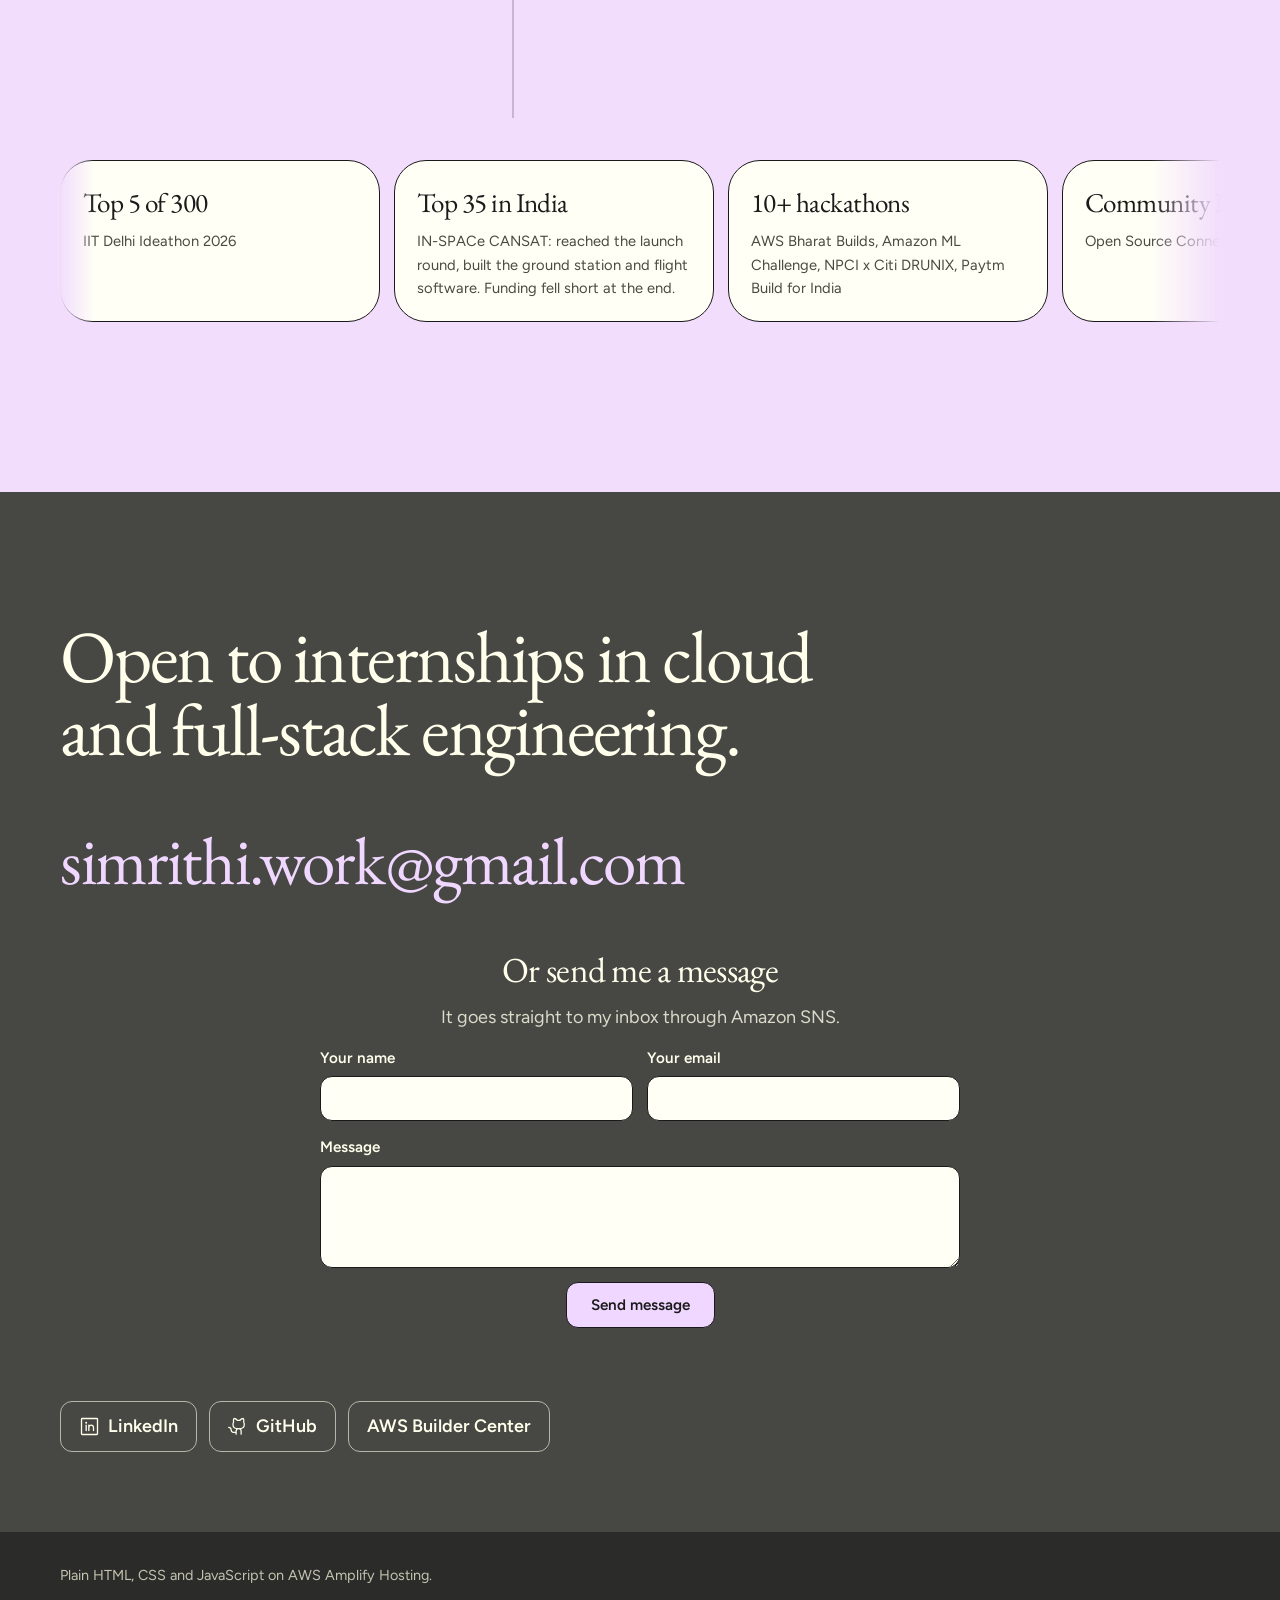
==== commit 173b7688: "Contact form wired to a Lambda that publishes to SNS (hidden until the endpoint is set); backend sou" ====
--- a/index.html
+++ b/index.html
@@ -427,6 +427,18 @@
   <section id="contact" class="block contact" aria-labelledby="contactTitle">
     <h2 id="contactTitle">Open to internships in cloud and full-stack engineering.</h2>
     <a class="mail mag" href="mailto:simrithi.work@gmail.com">simrithi.work@gmail.com</a>
+    <form class="cform" id="cform" novalidate hidden aria-labelledby="cformTitle">
+      <h3 id="cformTitle">Or send me a message</h3>
+      <p class="cnote">It goes straight to my inbox through Amazon SNS.</p>
+      <div class="crow">
+        <label>Your name<input name="name" type="text" maxlength="80" autocomplete="name" required></label>
+        <label>Your email<input name="email" type="email" maxlength="200" autocomplete="email" required></label>
+      </div>
+      <label>Message<textarea name="message" rows="4" maxlength="2000" required></textarea></label>
+      <input class="hp" name="website" type="text" tabindex="-1" autocomplete="off" aria-hidden="true">
+      <button class="btn primary" type="submit" id="cSend">Send message</button>
+      <p class="cstate" id="cState" role="status" aria-live="polite"></p>
+    </form>
     <p class="socials">
       <a href="https://www.linkedin.com/in/simrithi-s/" rel="noopener"><i class="ico ico-linkedin" aria-hidden="true"></i>LinkedIn</a>
       <a href="https://github.com/simrithi" rel="noopener"><i class="ico ico-github" aria-hidden="true"></i>GitHub</a>
--- a/styles.css
+++ b/styles.css
@@ -848,3 +848,25 @@
 .hero .ring { width: 230px; height: 230px; left: 14px; top: 22%; }
 .hero .ring text { font-size: 15px; }
 @media (max-width: 1320px) { .hero .ring { display: none; } }
+/* circle visible on laptops: sits bottom right, clear of the centred text */
+.hero .ring { left: auto; right: max(14px, 2.5vw); top: auto; bottom: 16%; width: 210px; height: 210px; display: block; }
+@media (max-width: 1100px) { .hero .ring { display: none; } }
+.hero .ring { left: 8px; right: auto; bottom: auto; top: 30%; width: 190px; height: 190px; }
+@media (max-width: 1240px) { .hero .ring { display: none; } }
+.hero .ring text { fill: #034f46; font-weight: 700; font-size: 15px; opacity: 1; }
+.hero .ring { opacity: 1; color: #034f46; }
+.hero .ring circle { stroke: #034f46; stroke-opacity: .55; stroke-width: 1.5; }
+
+/* contact form */
+.cform { max-width: 640px; margin: 8px auto 34px; text-align: left; display: grid; gap: 14px; }
+.cform h3 { font: 400 clamp(1.6rem, 3vw, 2.2rem)/1.1 var(--serif); margin: 0; text-align: center; }
+.cform .cnote { margin: 0; text-align: center; opacity: .8; }
+.cform .crow { display: grid; grid-template-columns: 1fr 1fr; gap: 14px; }
+.cform label { display: grid; gap: 6px; font-weight: 600; font-size: .95rem; }
+.cform input, .cform textarea { font: 500 1rem var(--sans); color: #1a1a1a; background: #fffff6; border: 1.5px solid #1a1a1a; border-radius: 12px; padding: 12px 14px; width: 100%; }
+.cform input:focus, .cform textarea:focus { outline: 3px solid #f0d7ff; }
+.cform .hp { position: absolute; left: -9999px; width: 1px; height: 1px; opacity: 0; }
+.cform .btn { justify-self: center; cursor: pointer; background: #f0d7ff; color: #1a1a1a; }
+.cform .cstate { margin: 0; text-align: center; min-height: 1.4em; font-weight: 600; }
+.cform .cstate.err { color: #ffb3c1; }
+@media (max-width: 600px) { .cform .crow { grid-template-columns: 1fr; } }
